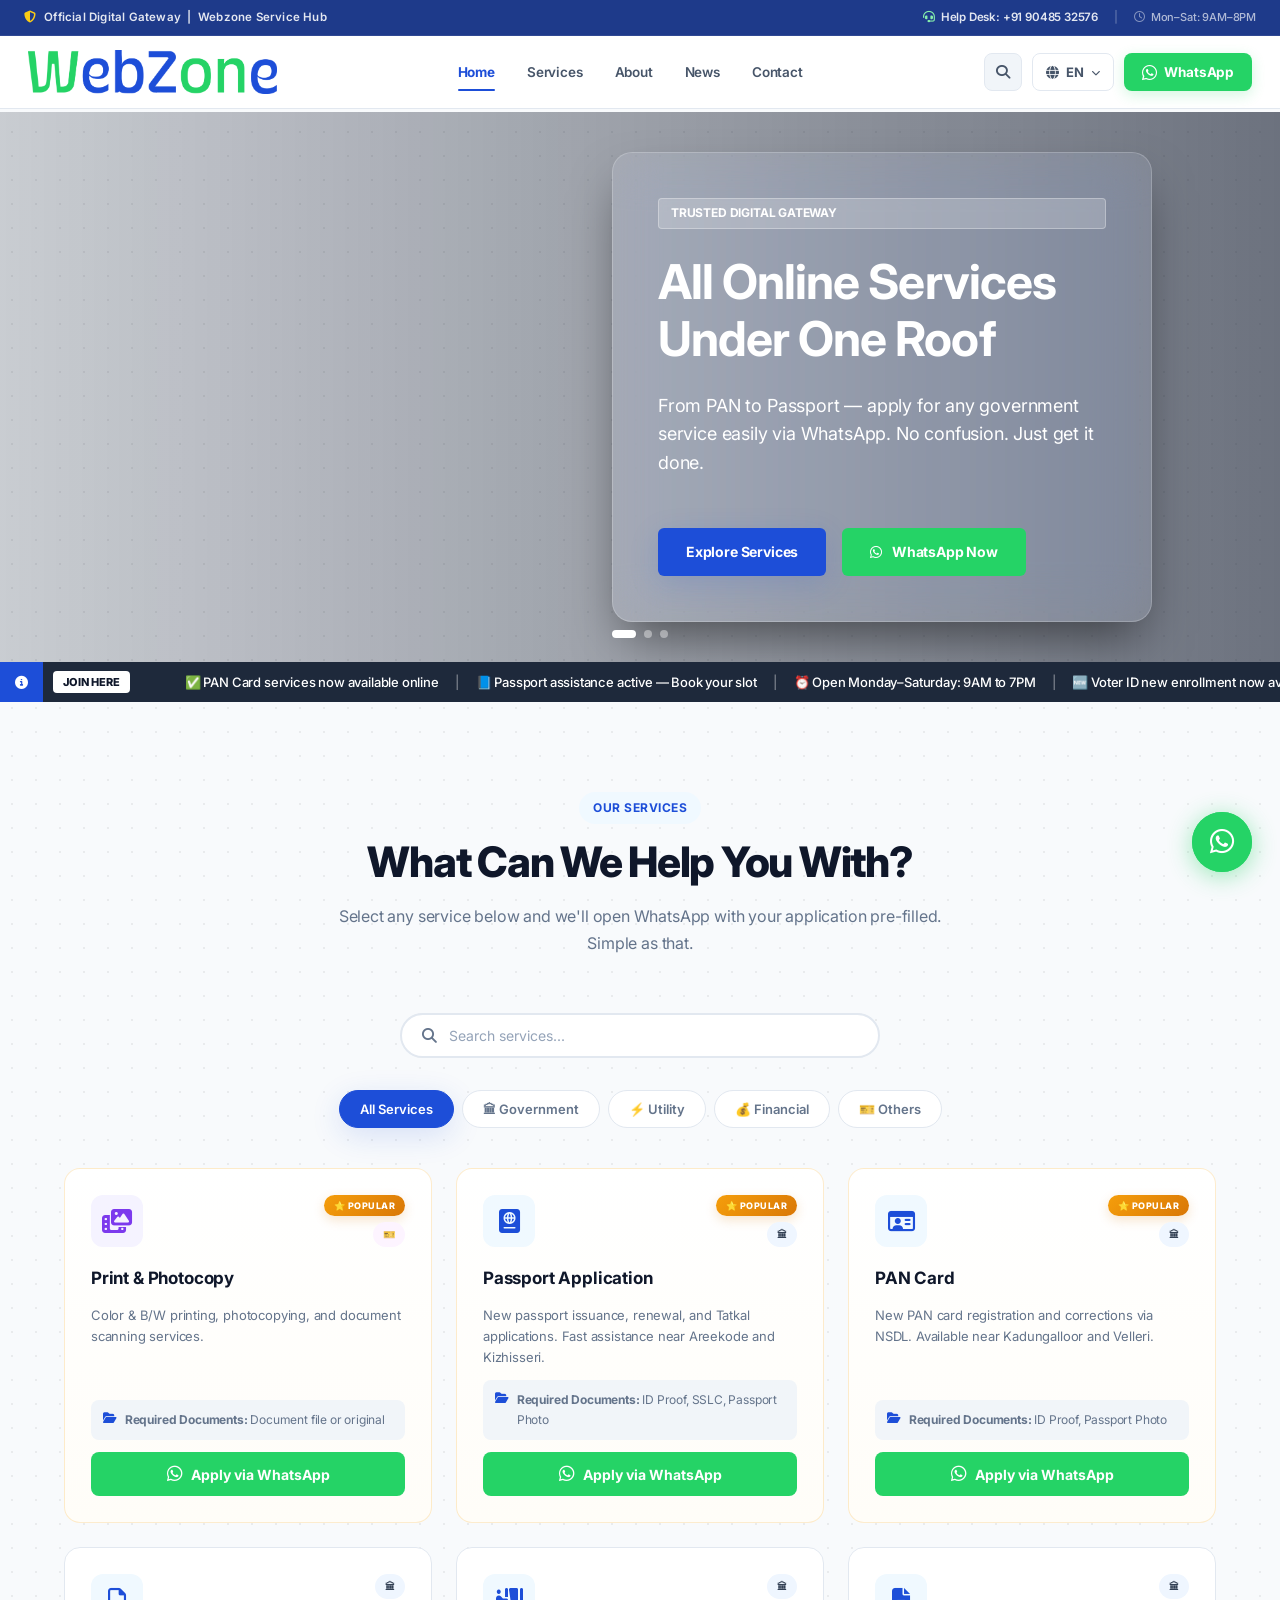
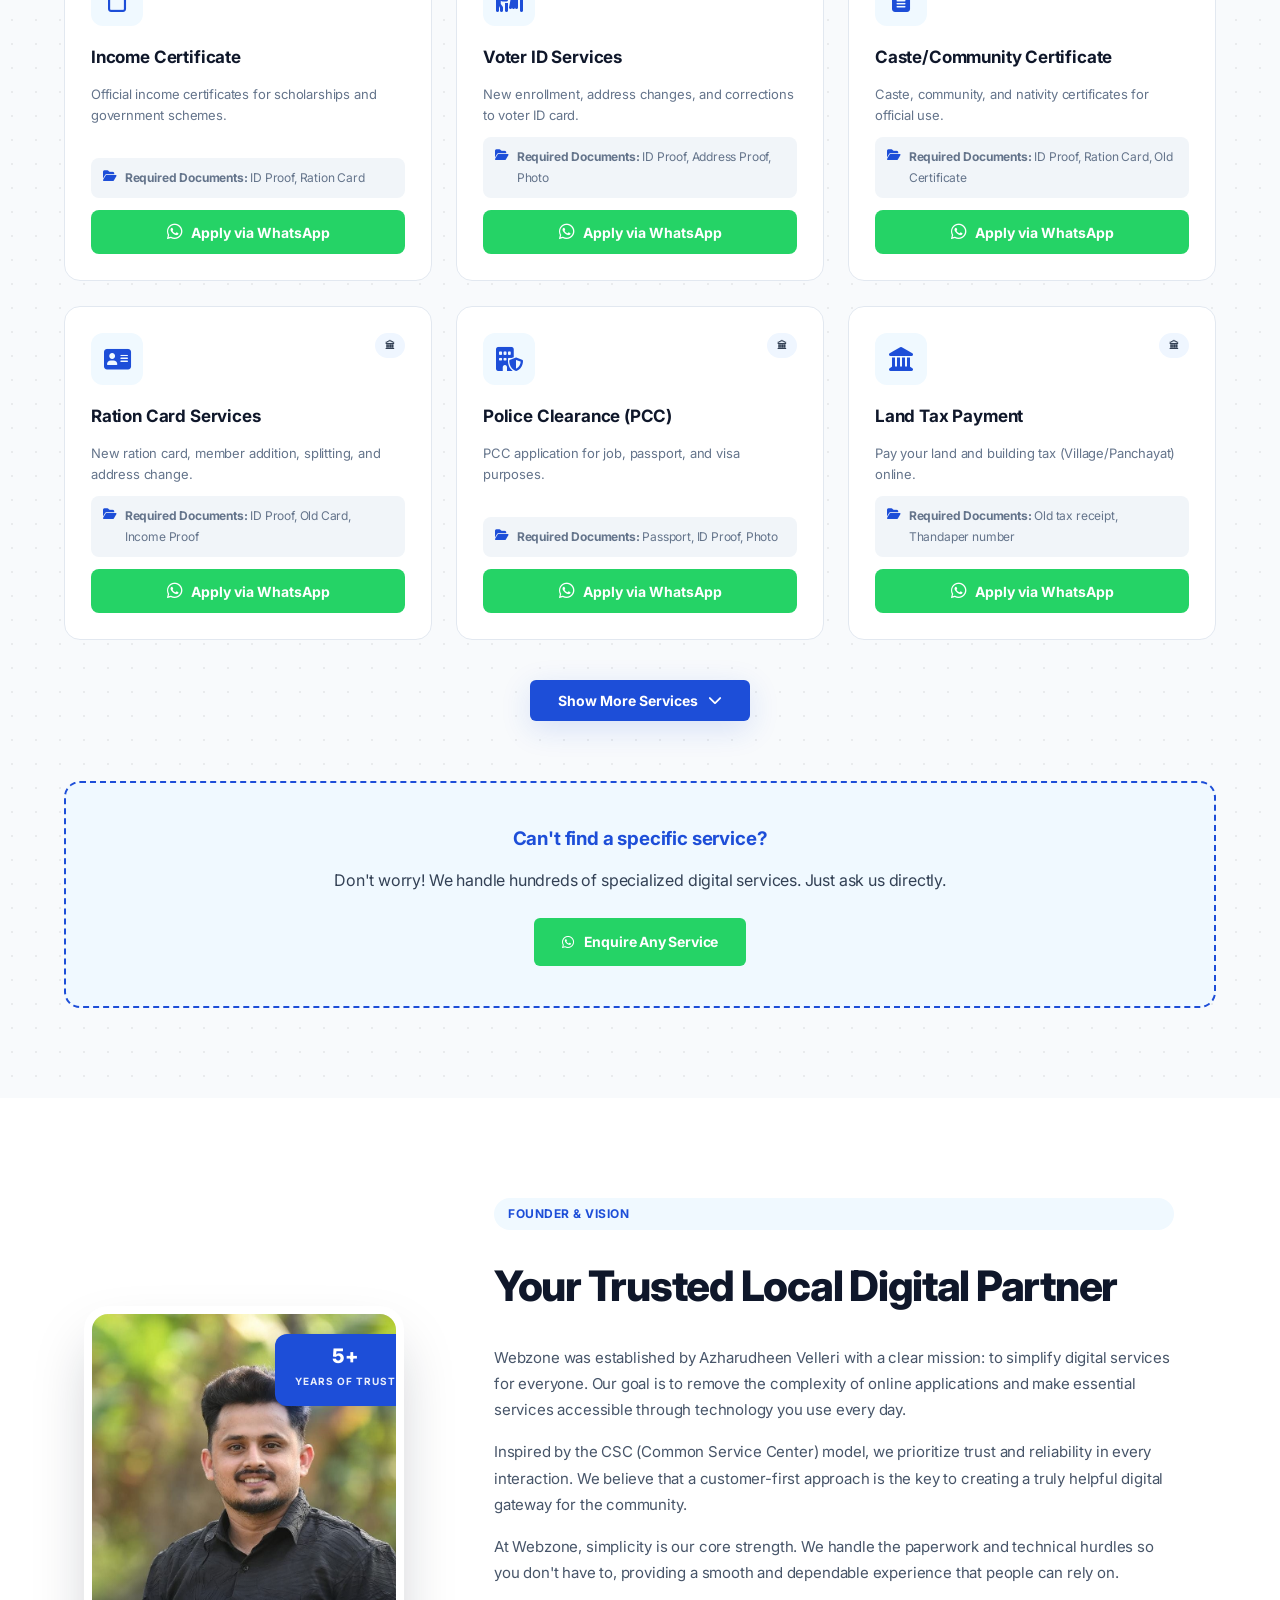
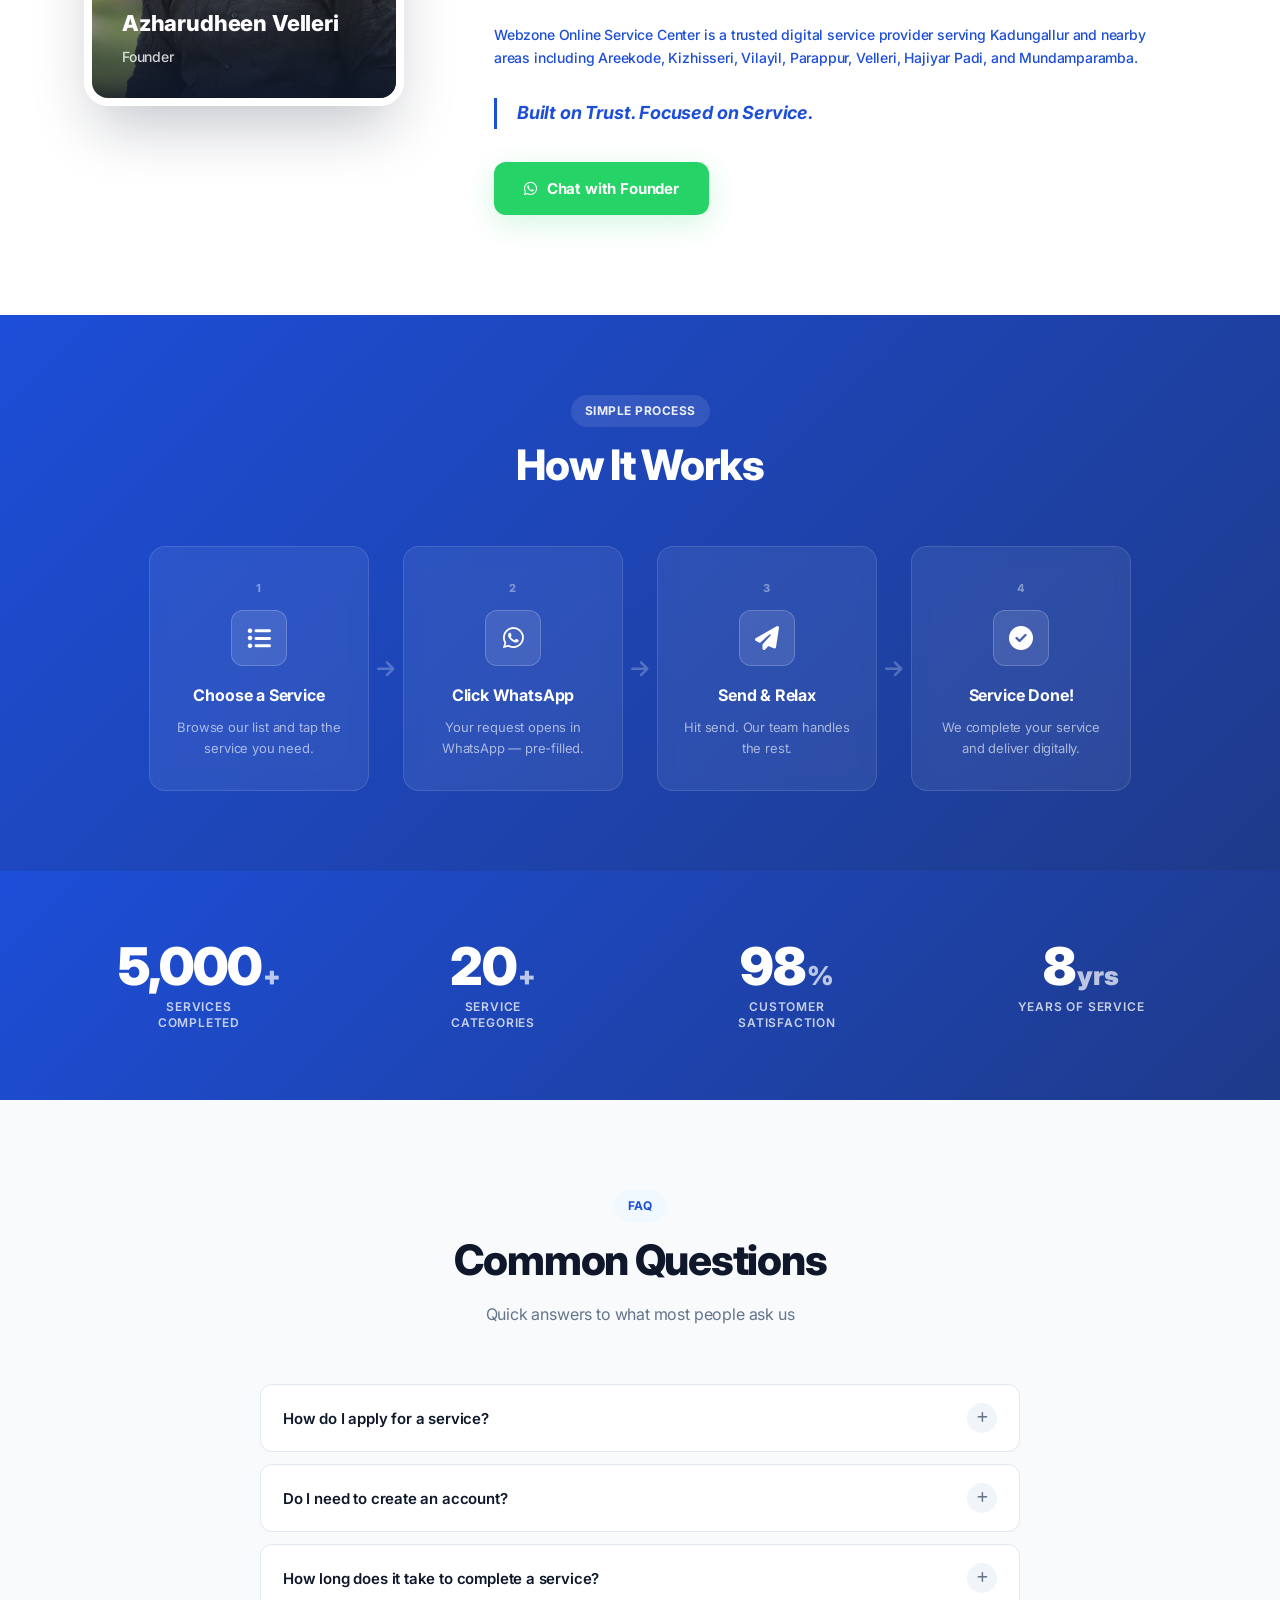
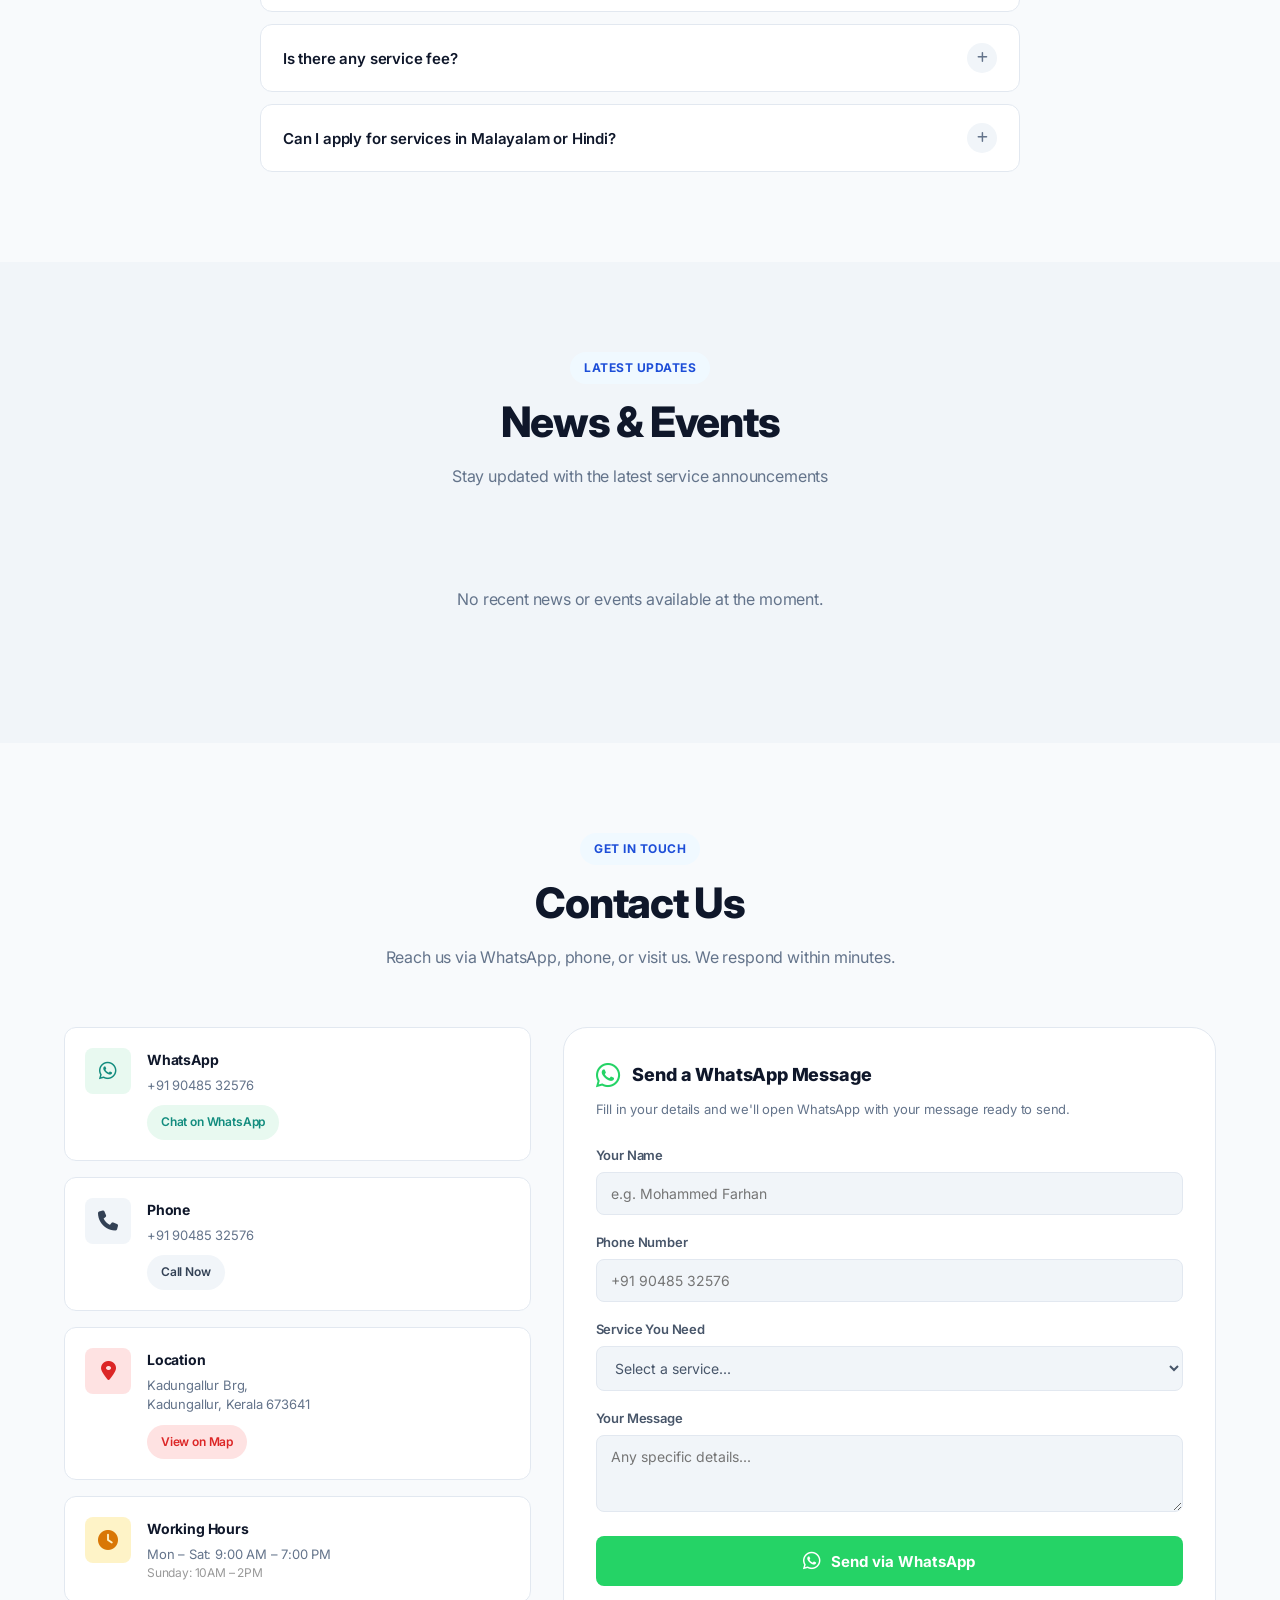
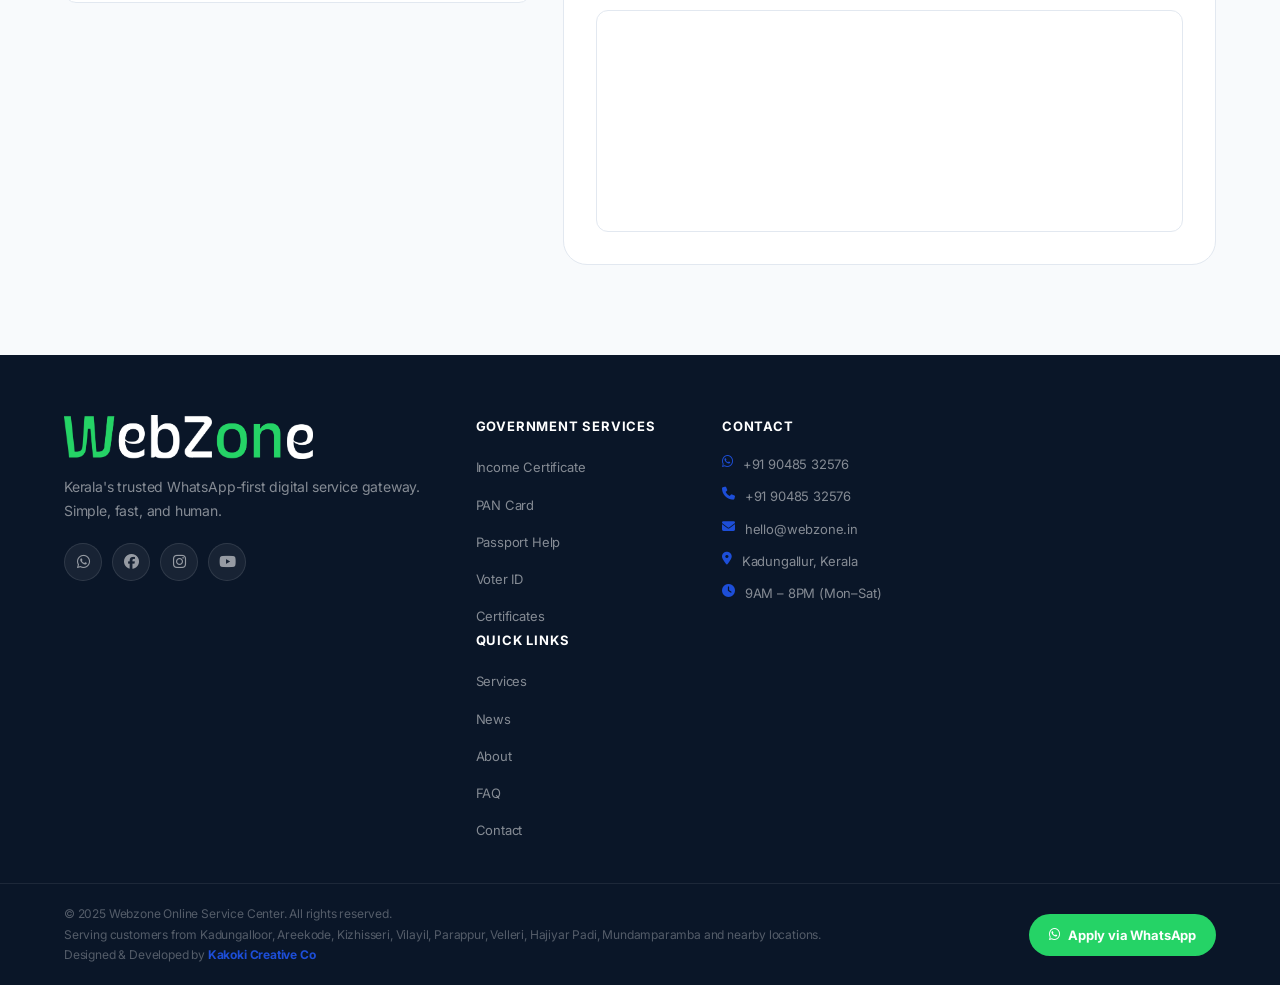
==== index.html @ 0330685e "final2" ====
<!DOCTYPE html>
<html lang="en">

<head>
  <meta charset="UTF-8">
  <meta name="viewport" content="width=device-width, initial-scale=1.0">
  <link rel="icon" type="image/png" href="images/favicon.png">
  <title data-i18n="meta_title">Webzone Online Service Center | Digital Services near Areekode, Kizhisseri &
    Kadungalloor</title>
  <meta name="description"
    content="Webzone Online Service Center provides PAN card, Aadhaar, passport, and certificate services near Kadungalloor, Areekode, Kizhisseri, Vilayil, and nearby areas. Fast, reliable, and trusted digital services.">
  <meta name="keywords"
    content="Webzone, Online Service Center, Areekode, Kadungalloor, Kizhisseri, Vilayil, Parappur, Velleri, Hajiyar Padi, Mundamparamba, PAN card near me, Aadhaar correction, digital services Kerala">

  <!-- Local SEO Structured Data -->
  <script type="application/ld+json">
  {
    "@context": "https://schema.org",
    "@type": "LocalBusiness",
    "name": "Webzone Online Service Center",
    "image": "https://webzone.kakokicreative.in/images/logo.png",
    "@id": "https://webzone.kakokicreative.in",
    "url": "https://webzone.kakokicreative.in",
    "telephone": "+919048532576",
    "address": {
      "@type": "PostalAddress",
      "streetAddress": "Kadungallur Brg",
      "addressLocality": "Kadungallur",
      "addressRegion": "Kerala",
      "postalCode": "673641",
      "addressCountry": "IN"
    },
    "geo": {
      "@type": "GeoCoordinates",
      "latitude": 11.1396, 
      "longitude": 76.0142
    },
    "areaServed": [
      "Kadungallur", "Areekode", "Kizhisseri", "Vilayil", "Parappur", "Velleri", "Hajiyar Padi", "Mundamparamba"
    ],
    "openingHoursSpecification": {
      "@type": "OpeningHoursSpecification",
      "dayOfWeek": [
        "Monday", "Tuesday", "Wednesday", "Thursday", "Friday", "Saturday"
      ],
      "opens": "09:00",
      "closes": "19:00"
    }
  }
  </script>
  <meta property="og:title" content="Webzone Online Service Center">
  <meta property="og:description"
    content="Fast, simple digital services via WhatsApp. No login. No confusion. Just done.">
  <meta property="og:type" content="website">
  <meta property="og:url" content="https://www.webzonekgr.in">
  <link rel="canonical" href="https://www.webzonekgr.in">
  <link rel="stylesheet" href="css/style.css">
  <link rel="stylesheet" href="https://cdnjs.cloudflare.com/ajax/libs/font-awesome/6.4.2/css/all.min.css"
    integrity="sha512-z3gLpd7yknf1YoNbCzqRKc4qyor8gaKU1qmn+CShxbuBusANI9QpRohGBreCFkKxLhei6S9CQXFEbbKuqLg0DA=="
    crossorigin="anonymous" referrerpolicy="no-referrer" />
  <link rel="preconnect" href="https://fonts.googleapis.com">
  <link
    href="https://fonts.googleapis.com/css2?family=Inter:wght@300;400;500;600;700;800;900&family=Noto+Sans+Malayalam:wght@400;500;600;700&family=Noto+Sans+Devanagari:wght@400;500;600;700&display=swap"
    rel="stylesheet">
</head>

<body>

  <!-- Skip to main content (Accessibility / Gov standard) -->
  <a href="#services" class="skip-link">Skip to Main Content</a>

  <!-- ===== NAVBAR ===== -->
  <header class="navbar" id="mainNav" role="banner">



    <!-- Top Utility Bar (Gov Style) -->
    <div class="gov-top-bar">
      <div class="gov-top-bar-inner">
        <div class="gov-tag">
          <i class="fa-solid fa-shield-halved" aria-hidden="true"></i>
          <span>Official Digital Gateway &nbsp;|&nbsp; Webzone Service Hub</span>
        </div>
        <div class="gov-links">
          <a href="tel:+919048532576" class="gov-helpdesk">
            <i class="fa-solid fa-headset" aria-hidden="true"></i>
            <span>Help Desk: +91 90485 32576</span>
          </a>
          <span class="gov-sep">|</span>
          <span class="gov-hours">
            <i class="fa-regular fa-clock" aria-hidden="true"></i>
            Mon–Sat: 9AM–8PM
          </span>
        </div>
      </div>
    </div>

    <!-- Main Nav Bar -->
    <div class="nav-container" role="navigation" aria-label="Main Navigation">

      <!-- Brand -->
      <a href="#home" class="nav-brand" onclick="scrollToTop()" aria-label="Webzone Home">
        <img src="images/webzone_logo.png" alt="Webzone Online Service Center" class="brand-img-logo">
      </a>

      <!-- Desktop Nav Links -->
      <nav class="nav-links" id="navLinks" aria-label="Site Navigation">
        <a href="#home" class="nav-link" data-i18n="nav_home">Home</a>
        <a href="#services" class="nav-link" data-i18n="nav_services">Services</a>
        <a href="#about" class="nav-link" data-i18n="nav_about">About</a>
        <a href="#news" class="nav-link" data-i18n="nav_news">News</a>
        <a href="#contact" class="nav-link" data-i18n="nav_contact">Contact</a>
      </nav>

      <!-- Right Actions -->
      <div class="nav-actions">

        <!-- Desktop Only -->
        <div class="desktop-only-actions">

          <!-- Search -->
          <div class="search-wrap" id="searchWrap">
            <button class="search-toggle" id="searchToggle" aria-label="Search services">
              <i class="fa-solid fa-magnifying-glass" aria-hidden="true"></i>
            </button>
            <div class="search-box" id="searchBox" role="search">
              <input type="text" id="searchInput" data-i18n-ph="search_ph" placeholder="Search services..."
                autocomplete="off" aria-label="Search services">
              <div class="search-results" id="searchResults" role="listbox"></div>
            </div>
          </div>

          <!-- Language Switcher -->
          <div class="lang-switch" id="langSwitch">
            <button class="lang-btn" id="langBtn" aria-haspopup="listbox" aria-expanded="false"
              aria-label="Select language">
              <i class="fa-solid fa-globe" aria-hidden="true"></i>
              <span id="langLabel">EN</span>
              <i class="fa-solid fa-chevron-down nav-chevron" aria-hidden="true"></i>
            </button>
            <div class="lang-menu" id="langMenu" role="listbox">
              <button class="lang-opt active" data-lang="en" role="option">🇬🇧 English</button>
              <button class="lang-opt" data-lang="ml" role="option">🇮🇳 മലയാളം</button>
              <button class="lang-opt" data-lang="hi" role="option">🇮🇳 हिंदी</button>
            </div>
          </div>

          <!-- WhatsApp CTA -->
          <a href="https://wa.me/919048532576" target="_blank" rel="noopener" class="btn-whatsapp-nav"
            aria-label="Contact on WhatsApp">
            <i class="fa-brands fa-whatsapp" aria-hidden="true"></i>
            <span data-i18n="nav_whatsapp">WhatsApp</span>
          </a>
        </div>

        <!-- Mobile Header Actions -->
        <div class="mobile-header-actions">
          <button class="mobile-lang-btn" id="mobileLangBtn" aria-label="Switch language">
            <i class="fa-solid fa-globe" aria-hidden="true"></i>
            <span class="curr-lang-code">EN</span>
          </button>
          <button class="mobile-menu-btn" id="mobileMenuBtn" aria-label="Open menu" aria-expanded="false"
            aria-controls="mobileNav">
            <i class="fa-solid fa-bars" id="menuIcon" aria-hidden="true"></i>
          </button>
        </div>

      </div>
    </div>

    <!-- Mobile Nav Drawer -->
    <div class="mobile-nav" id="mobileNav" role="dialog" aria-modal="true" aria-label="Navigation menu">

      <!-- Drawer Header -->
      <div class="mobile-nav-head">
        <img src="images/webzone_logo.png" alt="Webzone" class="mobile-logo">
        <button class="mobile-close-btn" id="mobileCloseBtn" aria-label="Close menu">
          <i class="fa-solid fa-xmark" aria-hidden="true"></i>
        </button>
      </div>

      <!-- Gov Status Strip inside Drawer -->
      <div class="mobile-gov-strip">
        <i class="fa-solid fa-shield-halved" aria-hidden="true"></i>
        <span>Official Digital Gateway</span>
      </div>

      <!-- Nav Links -->
      <nav class="mobile-nav-links" aria-label="Mobile Navigation">
        <a href="#home" class="mobile-nav-link" data-i18n="nav_home">
          <span class="mnl-icon"><i class="fa-solid fa-house" aria-hidden="true"></i></span>
          <span class="mnl-text">Home</span>
          <i class="fa-solid fa-chevron-right mnl-arrow" aria-hidden="true"></i>
        </a>
        <a href="#services" class="mobile-nav-link" data-i18n="nav_services">
          <span class="mnl-icon"><i class="fa-solid fa-grid-2" aria-hidden="true"></i></span>
          <span class="mnl-text">Services</span>
          <i class="fa-solid fa-chevron-right mnl-arrow" aria-hidden="true"></i>
        </a>
        <a href="#about" class="mobile-nav-link" data-i18n="nav_about">
          <span class="mnl-icon"><i class="fa-solid fa-circle-info" aria-hidden="true"></i></span>
          <span class="mnl-text">About</span>
          <i class="fa-solid fa-chevron-right mnl-arrow" aria-hidden="true"></i>
        </a>
        <a href="#news" class="mobile-nav-link" data-i18n="nav_news">
          <span class="mnl-icon"><i class="fa-solid fa-newspaper" aria-hidden="true"></i></span>
          <span class="mnl-text">News</span>
          <i class="fa-solid fa-chevron-right mnl-arrow" aria-hidden="true"></i>
        </a>
        <a href="#contact" class="mobile-nav-link" data-i18n="nav_contact">
          <span class="mnl-icon"><i class="fa-solid fa-message-dots" aria-hidden="true"></i></span>
          <span class="mnl-text">Contact</span>
          <i class="fa-solid fa-chevron-right mnl-arrow" aria-hidden="true"></i>
        </a>
      </nav>

      <!-- Language Switcher inside Drawer -->
      <div class="mobile-drawer-lang">
        <div class="mdl-label">
          <i class="fa-solid fa-globe" aria-hidden="true"></i>
          <span>Select Language</span>
        </div>
        <div class="mdl-pills">
          <button class="mdl-pill active" data-lang="en">🇬🇧 EN</button>
          <button class="mdl-pill" data-lang="ml">🇮🇳 ML</button>
          <button class="mdl-pill" data-lang="hi">🇮🇳 HI</button>
        </div>
      </div>

      <!-- Drawer Footer -->
      <div class="mobile-nav-footer">
        <p data-i18n="nav_help">Need Help?</p>
        <a href="tel:+919048532576" class="mobile-contact-item">
          <i class="fa-solid fa-phone" aria-hidden="true"></i> +91 90485 32576
        </a>
        <a href="https://wa.me/919048532576" target="_blank" rel="noopener" class="mobile-wa-cta">
          <i class="fa-brands fa-whatsapp" aria-hidden="true"></i>
          <span data-i18n="nav_whatsapp">WhatsApp Us</span>
        </a>
      </div>

    </div>
    <!-- Mobile Nav Backdrop -->
    <div class="mobile-nav-backdrop" id="mobileNavBackdrop" aria-hidden="true"></div>

  </header>


  <!-- ===== ENHANCED HERO SLIDER ===== -->

  <section class="hero-section" id="home">
    <div class="hero-slider-wrap">
      <div class="hero-slider" id="heroSlider">
        <!-- Slide 1 -->
        <div class="hero-slide active" id="slide0"
          style="background-image: url('https://images.pexels.com/photos/3184291/pexels-photo-3184291.jpeg?auto=compress&cs=tinysrgb&w=1920');">
          <div class="hero-slide-inner">
            <div class="hero-badge" data-i18n="hero_badge">Trusted Digital Gateway</div>
            <h1 class="hero-title" data-i18n="hero1_title">All Online Services<br>Under One Roof</h1>
            <p class="hero-desc" data-i18n="hero1_desc">From Aadhaar to Passport — apply for any government service
              easily via WhatsApp. No confusion. Just get it done.</p>
            <div class="hero-btns">
              <a href="#services" class="btn-hero-primary" data-i18n="hero_btn_explore">
                <i class="fa-solid fa-grid-2"></i> Explore Services
              </a>
              <a href="https://wa.me/919048532576?text=Hello%2C%20I%20need%20a%20service" target="_blank"
                class="btn-hero-wa">
                <i class="fa-brands fa-whatsapp"></i> <span data-i18n="hero_btn_wa">WhatsApp Now</span>
              </a>
            </div>
          </div>
        </div>

        <!-- Slide 2 -->
        <div class="hero-slide" id="slide1"
          style="background-image: url('https://images.pexels.com/photos/3184325/pexels-photo-3184325.jpeg?auto=compress&cs=tinysrgb&w=1920');">
          <div class="hero-slide-inner">
            <div class="hero-badge">📱 WhatsApp First</div>
            <h1 class="hero-title" data-i18n="hero2_title">Fast & Reliable<br>Digital Services</h1>
            <p class="hero-desc" data-i18n="hero2_desc">Click a service button. WhatsApp opens with your message
              pre-filled. Send and we handle the rest.</p>
            <div class="hero-btns">
              <a href="#services" class="btn-hero-primary" data-i18n="hero_btn_explore">
                <i class="fa-solid fa-grid-2"></i> Explore Services
              </a>
            </div>
          </div>
        </div>

        <!-- Slide 3 -->
        <div class="hero-slide" id="slide2"
          style="background-image: url('https://images.pexels.com/photos/3182750/pexels-photo-3182750.jpeg?auto=compress&cs=tinysrgb&w=1920');">
          <div class="hero-slide-inner">
            <div class="hero-badge">🌟 CSC • KSMART • KERALA</div>
            <h1 class="hero-title" data-i18n="hero3_title">Apply Easily<br>via WhatsApp</h1>
            <p class="hero-desc" data-i18n="hero3_desc">Simple. Fast. Human. We are your local digital partner — serving
              your community with care and speed.</p>
            <div class="hero-btns">
              <a href="https://wa.me/919048532576?text=Hello%2C%20I%20want%20to%20apply%20for%20a%20service"
                target="_blank" class="btn-hero-wa">
                <i class="fa-brands fa-whatsapp"></i> <span data-i18n="hero_btn_wa">WhatsApp Now</span>
              </a>
            </div>
          </div>
        </div>
      </div>

      <!-- Slider Controls -->
      <button class="hero-arrow prev" id="heroPrev" aria-label="Previous">
        <i class="fa-solid fa-chevron-left"></i>
      </button>
      <button class="hero-arrow next" id="heroNext" aria-label="Next">
        <i class="fa-solid fa-chevron-right"></i>
      </button>
      <div class="hero-dots" id="heroDots">
        <button class="hero-dot active" data-slide="0"></button>
        <button class="hero-dot" data-slide="1"></button>
        <button class="hero-dot" data-slide="2"></button>
      </div>
    </div>
  </section>




  <!-- ===== MARQUEE ANNOUNCEMENT BAR ===== -->
  <div class="marquee-bar ksmart-marquee" id="marqueeBar">
    <div class="marquee-label">
      <i class="fa-solid fa-circle-info"></i>
    </div>
    <button class="btn-marquee-join">Join here</button>
    <div class="marquee-track-wrap">
      <div class="marquee-track" id="marqueeTrack">
        <div class="marquee-inner" id="marqueeInner">
          <span data-i18n="ann1">✅ Online classes for residents available every working day 4.00 to 6.00 PM</span>
          <span class="marquee-sep">|</span>
          <span data-i18n="ann2">📘 Citizen portal applications are active</span>
          <span class="marquee-sep">|</span>
          <span data-i18n="ann3">⏰ Open Monday–Saturday: 9AM to 7PM</span>
          <span class="marquee-sep">|</span>
          <span data-i18n="ann4">🆕 Voter ID new enrollment now available</span>
          <span class="marquee-sep">|</span>
        </div>
        <!-- Loop track -->
        <div class="marquee-inner" aria-hidden="true">
          <span data-i18n="ann1">✅ Online classes for residents available every working day 4.00 to 6.00 PM</span>
          <span class="marquee-sep">|</span>
          <span data-i18n="ann2">📘 Citizen portal applications are active</span>
          <span class="marquee-sep">|</span>
          <span data-i18n="ann3">⏰ Open Monday–Saturday: 9AM to 7PM</span>
          <span class="marquee-sep">|</span>
          <span data-i18n="ann4">🆕 Voter ID new enrollment now available</span>
          <span class="marquee-sep">|</span>
        </div>
      </div>
    </div>
  </div>

  <!-- ===== SERVICES SECTION ===== -->
  <section class="section" id="services">
    <div class="container">
      <!-- Section Header -->
      <div class="section-header">
        <div class="section-badge" data-i18n="srv_badge">Our Services</div>
        <h2 class="section-title" data-i18n="srv_title">What Can We Help You With?</h2>
        <p class="section-desc" data-i18n="srv_desc">Select any service below and we'll open WhatsApp with your
          application pre-filled. Simple as that.</p>
      </div>

      <!-- Search Bar -->
      <div class="services-search-bar">
        <i class="fa-solid fa-magnifying-glass"></i>
        <input type="text" id="srvSearchInput" data-i18n-ph="search_ph" placeholder="Search services...">
      </div>

      <!-- Category Tabs -->
      <div class="srv-tabs" id="srvTabs">
        <button class="srv-tab active" data-cat="all" data-i18n="cat_all">All Services</button>
        <button class="srv-tab" data-cat="gov" data-i18n="cat_gov">🏛 Government</button>
        <button class="srv-tab" data-cat="utility" data-i18n="cat_utility">⚡ Utility</button>
        <button class="srv-tab" data-cat="financial" data-i18n="cat_fin">💰 Financial</button>
        <button class="srv-tab" data-cat="other" data-i18n="cat_other">🎫 Others</button>
      </div>

      <div class="services-grid reveal-stagger" id="servicesGrid">
        <!-- Dynamically rendered by JS -->
      </div>

      <div class="show-more-wrap" id="showMoreWrap" style="display: none; text-align: center; margin-top: 40px;">
        <button class="btn-hero-primary" id="showMoreBtn">
          <span data-i18n="show_more">Show More Services</span> <i class="fa-solid fa-chevron-down"></i>
        </button>
      </div>

      <!-- Custom Inquiry -->
      <div class="custom-inquiry-box"
        style="margin-top: 60px; text-align: center; padding: 40px; background: var(--primary-light); border-radius: var(--radius-lg); border: 2px dashed var(--primary);">
        <h3 style="color: var(--primary); margin-bottom: 12px;" data-i18n="custom_svc_title">Can't find a specific
          service?</h3>
        <p style="color: var(--secondary); margin-bottom: 24px;" data-i18n="custom_svc_desc">Don't worry! We handle
          hundreds of specialized digital services. Just ask us directly.</p>
        <a href="https://wa.me/919048532576?text=Hello%20Webzone%2C%20I%20need%20a%20specific%20service%20not%20listed%20here..."
          target="_blank" class="btn-hero-wa" style="display: inline-flex;">
          <i class="fa-brands fa-whatsapp"></i> <span data-i18n="custom_svc_btn">Enquire Any Service</span>
        </a>
      </div>
    </div>
  </section>

  <!-- ===== ABOUT / FOUNDER ===== -->
  <section class="section about-section" id="about">
    <div class="container">
      <div class="about-grid">
        <!-- Left: Photo Card -->
        <div class="about-img-col">
          <div class="founder-photo-card">
            <div class="founder-exp-badge">
              <span class="num">5+</span>
              <span class="txt">Years of Trust</span>
            </div>
            <img src="images/azhar.jpg" alt="Azharudheen Velleri" class="founder-img">
            <div class="founder-img-details">
              <h3 class="founder-name" data-i18n="founder_name">Azharudheen Velleri</h3>
              <p class="founder-role" data-i18n="founder_role">Founder</p>
            </div>
          </div>
        </div>

        <!-- Right: Content -->
        <div class="about-text-col">
          <div class="section-badge" data-i18n="about_badge">Founder & Vision</div>
          <h2 class="section-title left" data-i18n="about_title">Trusted Digital Service Hub</h2>

          <div class="about-content">
            <p class="about-p" data-i18n="about_p1">Webzone was established by Azharudheen Velleri with a clear mission:
              to simplify digital services for everyone. Our goal is to remove the complexity of online applications and
              make essential services accessible through technology you use every day.</p>
            <p class="about-p" data-i18n="about_p2">Inspired by the CSC (Common Service Center) model, we prioritize
              trust and reliability in every interaction. We believe that a customer-first approach is the key to
              creating a truly helpful digital gateway for the community.</p>
            <p class="about-p" data-i18n="about_p3">At Webzone, simplicity is our core strength. We handle the paperwork
              and technical hurdles so you don't have to, providing a smooth and dependable experience that people can
              rely on.</p>
            <p class="about-seo" data-i18n="about_seo"
              style="margin-top: 20px; font-weight: 500; font-size: 14px; color: var(--primary);"></p>
          </div>

          <div class="about-tagline" data-i18n="about_tagline">Built on Trust. Focused on Service.</div>

          <div class="about-cta">
            <a href="https://wa.me/919048532576?text=Hello%20Azharudheen%2C%20I%20need%20your%20help%20with%20a%20service"
              target="_blank" class="btn-about-wa">
              <i class="fa-brands fa-whatsapp"></i> <span data-i18n="founder_chat">Chat with Founder</span>
            </a>
          </div>
        </div>
      </div>
    </div>
  </section>

  <!-- ===== HOW IT WORKS ===== -->
  <section class="how-section">
    <div class="container">
      <div class="section-header">
        <div class="section-badge" data-i18n="hiw_badge">Simple Process</div>
        <h2 class="section-title" data-i18n="hiw_title">How It Works</h2>
      </div>
      <div class="steps-grid reveal-stagger">
        <div class="step-card">
          <div class="step-num">1</div>
          <div class="step-icon"><i class="fa-solid fa-list-ul"></i></div>
          <h3 data-i18n="step1_title">Choose a Service</h3>
          <p data-i18n="step1_desc">Browse our list and tap on the service you need.</p>
        </div>
        <div class="step-divider"><i class="fa-solid fa-arrow-right"></i></div>
        <div class="step-card">
          <div class="step-num">2</div>
          <div class="step-icon"><i class="fa-brands fa-whatsapp"></i></div>
          <h3 data-i18n="step2_title">Click WhatsApp</h3>
          <p data-i18n="step2_desc">Your service request opens in WhatsApp — pre-filled for you.</p>
        </div>
        <div class="step-divider"><i class="fa-solid fa-arrow-right"></i></div>
        <div class="step-card">
          <div class="step-num">3</div>
          <div class="step-icon"><i class="fa-solid fa-paper-plane"></i></div>
          <h3 data-i18n="step3_title">Send & Relax</h3>
          <p data-i18n="step3_desc">Hit send. Our team takes it from there and keeps you updated.</p>
        </div>
        <div class="step-divider"><i class="fa-solid fa-arrow-right"></i></div>
        <div class="step-card">
          <div class="step-num">4</div>
          <div class="step-icon"><i class="fa-solid fa-circle-check"></i></div>
          <h3 data-i18n="step4_title">Service Done!</h3>
          <p data-i18n="step4_desc">We complete your service and deliver the result digitally.</p>
        </div>
      </div>
    </div>
  </section>

  <!-- ===== STATS SECTION ===== -->
  <section class="stats-section">
    <div class="container">
      <div class="stats-grid reveal-stagger">
        <div class="stat-item">
          <div class="stat-num-row">
            <div class="stat-num" data-count="5000">0</div>
            <div class="stat-plus">+</div>
          </div>
          <div class="stat-label" data-i18n="stat1">Services Completed</div>
        </div>
        <div class="stat-item">
          <div class="stat-num-row">
            <div class="stat-num" data-count="20">0</div>
            <div class="stat-plus">+</div>
          </div>
          <div class="stat-label" data-i18n="stat2">Service Categories</div>
        </div>
        <div class="stat-item">
          <div class="stat-num-row">
            <div class="stat-num" data-count="98">0</div>
            <div class="stat-plus">%</div>
          </div>
          <div class="stat-label" data-i18n="stat3">Customer Satisfaction</div>
        </div>
        <div class="stat-item">
          <div class="stat-num-row">
            <div class="stat-num" data-count="8">0</div>
            <div class="stat-plus">yrs</div>
          </div>
          <div class="stat-label" data-i18n="stat4">Years of Service</div>
        </div>
      </div>
    </div>
  </section>

  <!-- ===== FAQ SECTION ===== -->
  <section class="section faq-section" id="faq">
    <div class="container">
      <div class="section-header">
        <div class="section-badge" data-i18n="faq_badge">FAQ</div>
        <h2 class="section-title" data-i18n="faq_title">Common Questions</h2>
        <p class="section-desc" data-i18n="faq_desc">Quick answers to what most people ask us</p>
      </div>
      <div class="faq-list reveal-stagger" id="faqList">
        <!-- Rendered by JS -->
      </div>
    </div>
  </section>

  <!-- ===== NEWS & EVENTS ===== -->
  <section class="section news-section" id="news">
    <div class="container">
      <div class="section-header">
        <div class="section-badge" data-i18n="news_badge">Latest Updates</div>
        <h2 class="section-title" data-i18n="news_title">News & Events</h2>
        <p class="section-desc" data-i18n="news_desc">Stay updated with the latest service announcements and events</p>
        <div class="scroll-hint"><i class="fa-solid fa-arrows-left-right"></i> Swipe to view more</div>
      </div>
      <div class="news-grid reveal-stagger" id="newsGrid" data-reveal="fade-up">
        <div class="news-loading">
          <div class="spinner"></div>
          <p data-i18n="news_loading">Fetching latest news...</p>
        </div>
      </div>
    </div>
  </section>

  <!-- ===== CONTACT SECTION ===== -->
  <section class="section contact-section" id="contact">
    <div class="container">
      <div class="section-header">
        <div class="section-badge" data-i18n="con_badge">Get In Touch</div>
        <h2 class="section-title" data-i18n="con_title">Contact Us</h2>
        <p class="section-desc" data-i18n="con_desc">Reach us via WhatsApp, phone, or email. We respond within minutes.
        </p>
      </div>
      <div class="contact-grid">
        <!-- Contact Info Cards -->
        <div class="contact-info-col">
          <div class="contact-card">
            <div class="contact-icon wa-icon">
              <i class="fa-brands fa-whatsapp"></i>
            </div>
            <div class="contact-card-text">
              <h4 data-i18n="con_wa">WhatsApp</h4>
              <p>+91 90485 32576</p>
              <a href="https://wa.me/919048532576?text=Hello%20Webzone%2C%20I%20need%20help" target="_blank"
                class="contact-action-btn wa-btn" data-i18n="con_wa_btn">Chat on WhatsApp</a>
            </div>
          </div>
          <div class="contact-card">
            <div class="contact-icon phone-icon">
              <i class="fa-solid fa-phone"></i>
            </div>
            <div class="contact-card-text">
              <h4 data-i18n="con_phone">Phone</h4>
              <p>+91 90485 32576</p>
              <a href="tel:+919048532576" class="contact-action-btn phone-btn" data-i18n="con_call">Call Now</a>
            </div>
          </div>
          <div class="contact-card">
            <div class="contact-icon loc-icon">
              <i class="fa-solid fa-location-dot"></i>
            </div>
            <div class="contact-card-text">
              <h4 data-i18n="con_loc">Location</h4>
              <p data-i18n="con_addr">Kadungallur Brg,<br>Kadungallur, Kerala 673641</p>
              <a href="https://maps.google.com/?q=WebZone+Online+Service+Centre,+Kadungallur,+Kerala" target="_blank"
                class="contact-action-btn loc-btn" data-i18n="con_map">View on Map</a>
            </div>
          </div>
          <div class="contact-card">
            <div class="contact-icon time-icon">
              <i class="fa-solid fa-clock"></i>
            </div>
            <div class="contact-card-text">
              <h4 data-i18n="con_hours">Working Hours</h4>
              <p data-i18n="con_hours_val">Mon – Sat: 9:00 AM – 8:00 PM</p>
              <p data-i18n="con_hours_sun" style="font-size:12px; color:#999;">Sunday: Closed</p>
            </div>
          </div>
        </div>

        <!-- Quick WhatsApp Form -->
        <div class="contact-form-col">
          <div class="wa-form-card">
            <div class="wa-form-header">
              <i class="fa-brands fa-whatsapp"></i>
              <h3 data-i18n="form_title">Send a WhatsApp Message</h3>
            </div>
            <p class="wa-form-desc" data-i18n="form_desc">Fill in your details and we'll open WhatsApp with your message
              ready to send.</p>
            <form id="contactWaForm">
              <div class="form-group">
                <label data-i18n="form_name">Your Name</label>
                <input type="text" id="cf_name" placeholder="e.g. Mohammed Farhan" required>
              </div>
              <div class="form-group">
                <label data-i18n="form_phone">Phone Number</label>
                <input type="tel" id="cf_phone" placeholder="+91 90485 32576" required>
              </div>
              <div class="form-group">
                <label data-i18n="form_service">Service You Need</label>
                <select id="cf_service">
                  <option value="" data-i18n="form_srv_ph">Select a service...</option>
                </select>
              </div>
              <div class="form-group">
                <label data-i18n="form_msg">Your Message</label>
                <textarea id="cf_msg" rows="3" data-i18n-ph="form_msg_ph"
                  placeholder="Any specific details..."></textarea>
              </div>
              <button type="submit" class="wa-submit-btn">
                <i class="fa-brands fa-whatsapp"></i>
                <span data-i18n="form_submit">Send via WhatsApp</span>
              </button>
            </form>
            <!-- Map Embed -->
            <div class="map-embed">
              <iframe
                src="https://maps.google.com/maps?q=WebZone+Online+Service+Centre,+Kadungallur,+Kerala&t=&z=15&ie=UTF8&iwloc=&output=embed"
                allowfullscreen="" loading="lazy"></iframe>
            </div>
          </div>
        </div>
      </div>
    </div>
  </section>

  <!-- ===== FOOTER ===== -->
  <footer class="footer" id="footer">
    <div class="footer-top">
      <div class="container footer-top-inner">
        <!-- Brand -->
        <div class="footer-brand-col">
          <div class="footer-brand">
            <img src="images/webzone_logo_light.png" alt="Webzone Logo" class="brand-img-logo">
          </div>
          <p class="footer-tagline" data-i18n="footer_tagline">Kerala's trusted WhatsApp-first digital service gateway.
            Simple, fast, and human.</p>
          <div class="footer-social">
            <a href="https://wa.me/919048532576" target="_blank" aria-label="WhatsApp"><i
                class="fa-brands fa-whatsapp"></i></a>
            <a href="#" aria-label="Facebook"><i class="fa-brands fa-facebook"></i></a>
            <a href="#" aria-label="Instagram"><i class="fa-brands fa-instagram"></i></a>
            <a href="#" aria-label="YouTube"><i class="fa-brands fa-youtube"></i></a>
          </div>
        </div>

        <!-- Gov Services + Quick Links: side by side on mobile -->
        <div class="footer-links-row">

          <!-- Gov Services -->
          <div class="footer-col">
            <h4 data-i18n="footer_gov">Government Services</h4>
            <ul>
              <li><a href="#services" onclick="filterServiceAndScroll('gov')">Income Certificate</a></li>
              <li><a href="#services" onclick="filterServiceAndScroll('gov')">PAN Card</a></li>
              <li><a href="#services" onclick="filterServiceAndScroll('gov')">Passport Help</a></li>
              <li><a href="#services" onclick="filterServiceAndScroll('gov')">Voter ID</a></li>
              <li><a href="#services" onclick="filterServiceAndScroll('gov')">Certificates</a></li>
            </ul>
          </div>

          <!-- Quick Links -->
          <div class="footer-col">
            <h4 data-i18n="footer_quick">Quick Links</h4>
            <ul>
              <li><a href="#services" data-i18n="nav_services">Services</a></li>
              <li><a href="#news" data-i18n="nav_news">News</a></li>
              <li><a href="#about" data-i18n="nav_about">About</a></li>
              <li><a href="#faq" data-i18n="nav_faq">FAQ</a></li>
              <li><a href="#contact" data-i18n="nav_contact">Contact</a></li>
            </ul>
          </div>

        </div><!-- /.footer-links-row -->

        <!-- Contact -->
        <div class="footer-col footer-contact-col">
          <h4 data-i18n="footer_contact">Contact</h4>
          <ul class="footer-contact-list">
            <li><i class="fa-brands fa-whatsapp"></i> +91 90485 32576</li>
            <li><i class="fa-solid fa-phone"></i> +91 90485 32576</li>
            <li><i class="fa-solid fa-envelope"></i> hello@webzone.in</li>
            <li><i class="fa-solid fa-location-dot"></i> Kadungallur, Kerala</li>
            <li><i class="fa-solid fa-clock"></i> 9AM – 8PM (Mon–Sat)</li>
          </ul>
        </div>
      </div>
    </div>
    <div class="footer-bottom">
      <div class="container footer-bottom-inner">
        <p data-i18n="footer_copy">© 2025 Webzone Online Service Center. All rights reserved.</p>
        <div class="footer-wa-btn-wrap">
          <a href="https://wa.me/919048532576?text=Hello%20Webzone%2C%20I%20need%20a%20service" target="_blank"
            class="footer-wa-btn">
            <i class="fa-brands fa-whatsapp"></i> <span data-i18n="footer_wa_cta">Apply via WhatsApp</span>
          </a>
        </div>
      </div>
    </div>
  </footer>

  <!-- ===== FLOATING WHATSAPP BUTTON ===== -->
  <a href="https://wa.me/919048532576?text=Hello%20Webzone%2C%20I%20need%20help" target="_blank" class="float-wa"
    id="floatWa" aria-label="WhatsApp">
    <i class="fa-brands fa-whatsapp"></i>
    <span class="float-wa-tooltip" data-i18n="float_tooltip">Chat with us!</span>
  </a>



  <!-- ===== WHATSAPP MODAL ===== -->
  <div class="wa-modal-overlay" id="waModal">
    <div class="wa-modal">
      <div class="wa-modal-head">
        <div class="wa-modal-icon"><i class="fa-brands fa-whatsapp"></i></div>
        <div>
          <h3 id="waModalTitle" data-i18n="wa_modal_title">Apply via WhatsApp</h3>
          <p id="waModalService" class="wa-modal-service"></p>
        </div>
        <button class="wa-modal-close" id="waModalClose"><i class="fa-solid fa-xmark"></i></button>
      </div>
      <div class="wa-modal-body">
        <p data-i18n="wa_modal_desc">WhatsApp will open with your service request pre-filled. Just add your name and
          send!</p>
        <div class="wa-preview" id="waPreview">
          <!-- Preview generated by JS -->
        </div>
        <a href="#" class="wa-modal-btn" id="waModalBtn" target="_blank">
          <i class="fa-brands fa-whatsapp"></i>
          <span data-i18n="wa_open">Open WhatsApp & Apply</span>
        </a>
      </div>
    </div>
  </div>

  <!-- ===== NEWS DETAIL MODAL ===== -->
  <div class="wa-modal-overlay" id="newsDetailModal">
    <div class="wa-modal" style="max-height: 90vh; overflow-y: auto;">
      <div class="wa-modal-head">
        <div class="wa-modal-icon"><i class="fa-solid fa-newspaper"></i></div>
        <div>
          <h3 id="newsModalTitle">News & Events</h3>
          <p id="newsModalDate" class="wa-modal-service"></p>
        </div>
        <button class="wa-modal-close" id="newsModalClose"><i class="fa-solid fa-xmark"></i></button>
      </div>
      <div class="wa-modal-body" style="padding-top: 10px;">
        <div id="newsModalImgContainer" style="width: 100%; height: 200px; border-radius: 8px; overflow: hidden; margin-bottom: 16px; display: none; position: relative; cursor: pointer;" onclick="openLightbox(document.getElementById('newsModalImg').src)">
          <img id="newsModalImg" src="" style="width: 100%; height: 100%; object-fit: cover; transition: transform 0.3s ease;">
          <div style="position: absolute; bottom: 10px; right: 10px; background: rgba(0,0,0,0.6); color: white; padding: 6px 12px; border-radius: 6px; font-size: 13px; font-weight: 600; pointer-events: none;">
            <i class="fa-solid fa-expand" style="margin-right: 5px;"></i> Full View
          </div>
        </div>
        <div id="newsModalContent" style="font-size: 15px; line-height: 1.6; color: #334155; margin-bottom: 20px;">
          <!-- Content injected here -->
        </div>
        <a href="#" class="wa-modal-btn" id="newsModalLink" target="_blank" style="display: none;">
          <i class="fa-solid fa-arrow-up-right-from-square"></i>
          <span>View More</span>
        </a>
      </div>
    </div>
  </div>

  <!-- ===== IMAGE LIGHTBOX ===== -->
  <div class="wa-modal-overlay" id="imageLightbox" style="z-index: 2000; background: rgba(0,0,0,0.9); padding: 20px;">
    <button onclick="closeLightbox()" style="position: absolute; top: 20px; right: 20px; background: white; color: black; border: none; width: 40px; height: 40px; border-radius: 50%; font-size: 20px; cursor: pointer; z-index: 2001; display:flex; align-items:center; justify-content:center;">
      <i class="fa-solid fa-xmark"></i>
    </button>
    <div style="width: 100%; height: 100%; display: flex; align-items: center; justify-content: center;" onclick="closeLightbox()">
      <img id="lightboxImg" src="" style="max-width: 100%; max-height: 90vh; object-fit: contain; border-radius: 8px; box-shadow: 0 10px 40px rgba(0,0,0,0.3);">
    </div>
  </div>

  <script src="js/translations.js"></script>
  <script src="js/data.js"></script>
  <script type="module" src="js/db.js"></script>
  <script src="js/app.js"></script>

</body>

</html>
---- css/style.css ----
@import url('https://fonts.googleapis.com/css2?family=Inter:wght@300;400;500;600;700;800;900&family=Noto+Sans+Malayalam:wght@400;500;600;700&family=Noto+Sans+Devanagari:wght@400;500;600;700&display=swap');

/* ============================================================
   WEBZONE DESIGN SYSTEM
   Primary: #2563EB (Standard Blue)
   Secondary: #1E293B (Dark Slate)
   ============================================================ */

:root {
  --primary: #1D4ED8; /* Professional Blue */
  --primary-dark: #1E3A8A;
  --primary-light: #F0F9FF;
  --secondary: #334155; /* Slate */
  --secondary-dark: #0F172A;
  --secondary-light: #F1F5F9;
  --wa-green: #25D366;
  --wa-dark: #128C7E;
  --text-main: #0F172A;
  --text-body: #475569;
  --text-muted: #64748B;
  --text-light: #94A3B8;
  --bg-page: #F8FAFC;
  --bg-surface: #FFFFFF;
  --bg-soft: #F1F5F9;
  --border: #E2E8F0;
  --border-dark: #CBD5E1;
  --success: #059669;
  --radius-sm: 8px;
  --radius: 12px;
  --radius-lg: 16px;
  --radius-xl: 24px;
  --shadow-sm: 0 1px 2px rgba(0,0,0,0.05);
  --shadow: 0 4px 12px rgba(15,23,42,0.08);
  --shadow-lg: 0 20px 48px rgba(15,23,42,0.12);
  --shadow-blue: 0 8px 30px rgba(29,78,216,0.15);
  --shadow-wa: 0 8px 30px rgba(37,211,102,0.2);
  --transition: all 0.3s cubic-bezier(0.4,0,0.2,1);
  --navbar-h: 80px;
}

/* ---- RESET ---- */
*, *::before, *::after { margin: 0; padding: 0; box-sizing: border-box; }
html { overflow-x: hidden; }
html, body { overflow-x: hidden; width: 100%; position: relative; }

html.no-scroll, body.no-scroll {
  overflow: hidden !important;
  touch-action: none;
  overscroll-behavior: none;
}
body {
  font-family: 'Inter', -apple-system, BlinkMacSystemFont, "Segoe UI", Roboto, Helvetica, Arial, sans-serif;
  background-color: var(--bg-page);
  background-image: radial-gradient(rgba(0,0,0,0.06) 1px, transparent 1px);
  background-size: 24px 24px;
  color: var(--text-body);
  line-height: 1.7;
  letter-spacing: -0.011em;
  -webkit-font-smoothing: antialiased;
  -moz-osx-font-smoothing: grayscale;
  text-rendering: optimizeLegibility;
  /* Offset for fixed navbar: tricolor(4) + topbar(36) + nav(72) = 112px */
  padding-top: 112px;
}
[lang="ml"] body { font-family: 'Noto Sans Malayalam', 'Inter', sans-serif; letter-spacing: 0; }
[lang="hi"] body { font-family: 'Noto Sans Devanagari', 'Inter', sans-serif; letter-spacing: 0; }
a { text-decoration: none; color: inherit; transition: var(--transition); }
button { cursor: pointer; border: none; font-family: inherit; background: none; transition: var(--transition); }
img { max-width: 100%; height: auto; display: block; }
input, textarea, select { font-family: inherit; outline: none; transition: var(--transition); }
ul { list-style: none; }

/* ---- LAYOUT ---- */
.container { max-width: 1200px; margin: 0 auto; padding: 0 24px; }
.scroll-hint { display: none; }

/* ============================================================
   NAVBAR — GOVERNMENT STANDARD
   ============================================================ */

/* Skip Link (Accessibility) */
.skip-link {
  position: absolute;
  top: -100px;
  left: 12px;
  z-index: 9999;
  background: var(--primary-dark);
  color: #fff;
  padding: 8px 18px;
  border-radius: 0 0 8px 8px;
  font-size: 13px;
  font-weight: 700;
  transition: top 0.2s ease;
}
.skip-link:focus { top: 0; }


/* Gov Top Utility Bar */
.gov-top-bar {
  background: var(--primary-dark);
  height: 36px;
  display: flex;
  align-items: center;
  color: rgba(255,255,255,0.88);
  font-size: 11.5px;
  font-weight: 500;
  border-bottom: 1px solid rgba(255,255,255,0.08);
}
.gov-top-bar-inner {
  max-width: 1280px;
  margin: 0 auto;
  padding: 0 24px;
  width: 100%;
  display: flex;
  justify-content: space-between;
  align-items: center;
}
.gov-tag {
  display: flex;
  align-items: center;
  gap: 8px;
  font-weight: 600;
  letter-spacing: 0.2px;
}
.gov-tag i { color: #facc15; font-size: 12px; }
.gov-links {
  display: flex;
  align-items: center;
  gap: 16px;
}
.gov-helpdesk {
  display: flex;
  align-items: center;
  gap: 6px;
  color: rgba(255,255,255,0.88);
  font-weight: 600;
  transition: color 0.2s;
}
.gov-helpdesk:hover { color: #fff; }
.gov-helpdesk i { color: #86efac; font-size: 12px; }
.gov-sep { color: rgba(255,255,255,0.3); }
.gov-hours {
  display: flex;
  align-items: center;
  gap: 6px;
  color: rgba(255,255,255,0.65);
  font-size: 11px;
}
.gov-hours i { font-size: 11px; color: rgba(255,255,255,0.45); }

/* Main Navbar */
.navbar {
  position: fixed;
  top: 0; left: 0; right: 0;
  z-index: 1000;
  background: rgba(255,255,255,0.98);
  backdrop-filter: blur(16px);
  -webkit-backdrop-filter: blur(16px);
  border-bottom: 1px solid var(--border);
  transition: box-shadow 0.3s ease, background 0.3s ease;
}
.navbar.scrolled {
  box-shadow: 0 2px 24px rgba(15,23,42,0.09);
  background: rgba(255,255,255,1);
}

/* Nav Container */
.nav-container {
  max-width: 1280px;
  margin: 0 auto;
  padding: 0 28px;
  height: 72px;
  display: flex;
  align-items: center;
  gap: 0;
  transition: height 0.3s ease;
}
.navbar.scrolled .nav-container { height: 62px; }

/* Brand — logo only, no text (wordmark logo used) */
.nav-brand {
  display: flex;
  align-items: center;
  gap: 10px;
  flex-shrink: 0;
  text-decoration: none;
}
.brand-img-logo {
  height: 44px;
  width: auto;
  display: block;

}
.navbar.scrolled .brand-img-logo { height: 36px; }

/* Desktop Nav Links */
.nav-links {
  display: flex;
  align-items: center;
  gap: 4px;
  margin: 0 auto;
  padding: 0 24px;
}
.nav-link {
  position: relative;
  font-size: 13.5px;
  font-weight: 600;
  color: var(--text-body);
  padding: 6px 14px;
  border-radius: 6px;
  transition: color 0.2s ease, background 0.2s ease;
  white-space: nowrap;
}
.nav-link::after {
  content: '';
  position: absolute;
  bottom: -2px;
  left: 14px; right: 14px;
  height: 2.5px;
  background: var(--primary);
  border-radius: 2px;
  transform: scaleX(0);
  transform-origin: center;
  transition: transform 0.25s cubic-bezier(0.4,0,0.2,1);
}
.nav-link:hover {
  color: var(--primary);
  background: var(--primary-light);
}
.nav-link:hover::after,
.nav-link.active-section::after { transform: scaleX(1); }
.nav-link.active-section {
  color: var(--primary);
  font-weight: 700;
}

/* Nav Actions */
.nav-actions {
  display: flex;
  align-items: center;
  gap: 10px;
  flex-shrink: 0;
}
.desktop-only-actions {
  display: flex;
  align-items: center;
  gap: 10px;
}
.mobile-header-actions { display: none; }

/* Search */
.search-wrap { position: relative; }
.search-toggle {
  width: 38px; height: 38px;
  display: flex; align-items: center; justify-content: center;
  border-radius: 8px;
  color: var(--text-body);
  background: var(--bg-soft);
  border: 1px solid var(--border);
  transition: var(--transition);
  font-size: 14px;
}
.search-toggle:hover { background: var(--primary-light); color: var(--primary); border-color: var(--primary); }
.search-box {
  position: absolute;
  top: calc(100% + 10px);
  right: 0;
  width: 300px;
  background: #fff;
  border-radius: var(--radius);
  box-shadow: var(--shadow-lg);
  padding: 12px;
  display: none;
  z-index: 200;
  border: 1.5px solid var(--border);
}
.search-box.open { display: block; animation: fadeDropIn 0.2s ease; }
@keyframes fadeDropIn {
  from { opacity: 0; transform: translateY(-6px); }
  to   { opacity: 1; transform: translateY(0); }
}
.search-box input {
  width: 100%;
  padding: 10px 14px;
  border: 1.5px solid var(--border);
  border-radius: var(--radius-sm);
  font-size: 14px;
  background: var(--bg-soft);
}
.search-box input:focus { border-color: var(--primary); background: #fff; box-shadow: 0 0 0 3px var(--primary-light); }
.search-results { margin-top: 8px; max-height: 220px; overflow-y: auto; }
.search-result-item {
  padding: 10px 12px;
  border-radius: var(--radius-sm);
  font-size: 13px;
  display: flex; align-items: center; gap: 10px;
  cursor: pointer;
  transition: var(--transition);
  color: var(--text-body);
}
.search-result-item:hover { background: var(--bg-soft); color: var(--primary); }
.search-result-item i { color: var(--primary); width: 16px; }

/* Language Switcher */
.lang-switch { position: relative; }
.lang-btn {
  display: flex; align-items: center; gap: 7px;
  height: 38px;
  padding: 0 13px;
  border: 1.5px solid var(--border);
  border-radius: 8px;
  font-size: 13px;
  font-weight: 700;
  color: var(--text-body);
  background: #fff;
  transition: var(--transition);
}
.lang-btn:hover { border-color: var(--primary); color: var(--primary); background: var(--primary-light); }
.nav-chevron { font-size: 9px; transition: transform 0.2s ease; }
.lang-switch.open .nav-chevron { transform: rotate(180deg); }
.lang-menu {
  position: absolute;
  top: calc(100% + 8px);
  right: 0;
  min-width: 160px;
  background: #fff;
  border: 1.5px solid var(--border);
  border-radius: var(--radius);
  box-shadow: var(--shadow-lg);
  display: none;
  z-index: 200;
  overflow: hidden;
  animation: fadeDropIn 0.2s ease;
}
.lang-menu.open { display: block; }
.lang-opt {
  width: 100%;
  padding: 11px 16px;
  text-align: left;
  font-size: 13px;
  font-weight: 500;
  color: var(--text-body);
  display: flex; align-items: center; gap: 8px;
  transition: var(--transition);
  border-bottom: 1px solid var(--border);
}
.lang-opt:last-child { border-bottom: none; }
.lang-opt:hover { background: var(--primary-light); color: var(--primary); }
.lang-opt.active { background: var(--primary-light); color: var(--primary); font-weight: 700; }

/* WhatsApp Nav CTA */
.btn-whatsapp-nav {
  display: flex;
  align-items: center;
  gap: 8px;
  height: 38px;
  padding: 0 18px;
  background: var(--wa-green);
  color: #fff !important;
  border-radius: 8px;
  font-size: 13.5px;
  font-weight: 700;
  transition: var(--transition);
  white-space: nowrap;
  box-shadow: 0 4px 14px rgba(37,211,102,0.2);
}
.btn-whatsapp-nav i { font-size: 17px; }
.btn-whatsapp-nav:hover {
  background: var(--wa-dark);
  transform: translateY(-1px);
  box-shadow: 0 6px 20px rgba(37,211,102,0.3);
}

/* Mobile Hamburger */
.mobile-menu-btn {
  display: none;
  width: 40px; height: 40px;
  border-radius: 8px;
  border: 1.5px solid var(--border);
  align-items: center; justify-content: center;
  font-size: 16px;
  color: var(--primary-dark);
  background: var(--primary-light);
  transition: var(--transition);
}
.mobile-menu-btn:hover { background: var(--primary); color: #fff; border-color: var(--primary); }

/* Mobile Lang Quick Btn */
.mobile-lang-btn {
  display: none;
  align-items: center;
  gap: 5px;
  height: 36px;
  padding: 0 10px;
  background: var(--bg-soft);
  border: 1.5px solid var(--border);
  border-radius: 8px;
  font-size: 12px;
  font-weight: 700;
  color: var(--text-main);
  transition: var(--transition);
}
.mobile-lang-btn i { color: var(--primary); font-size: 13px; }
.mobile-lang-btn:hover { border-color: var(--primary); background: var(--primary-light); }

/* ============================================================
   MOBILE NAVIGATION DRAWER
   ============================================================ */
.mobile-nav {
  position: fixed;
  top: 0; right: 0;
  width: 310px;
  max-width: 88vw;
  height: 100dvh;
  background: #fff;
  z-index: 2100;
  display: flex;
  flex-direction: column;
  transform: translateX(110%);
  visibility: hidden;          /* Prevents overflow scroll & paint */
  transition: transform 0.38s cubic-bezier(0.16,1,0.3,1),
              visibility 0s linear 0.38s;  /* delay hides after slide-out */
  overflow-y: auto;
  box-shadow: -8px 0 40px rgba(15,23,42,0.14);
}
.mobile-nav.open {
  transform: translateX(0);
  visibility: visible;
  transition: transform 0.38s cubic-bezier(0.16,1,0.3,1),
              visibility 0s linear 0s;  /* show immediately on open */
}

.mobile-nav-backdrop {
  position: fixed;
  inset: 0;
  background: rgba(15,23,42,0.45);
  backdrop-filter: blur(3px);
  z-index: 2050;
  opacity: 0;
  pointer-events: none;
  transition: opacity 0.35s ease;
}
.mobile-nav-backdrop.visible { opacity: 1; pointer-events: all; }

/* Drawer Header */
.mobile-nav-head {
  display: flex;
  justify-content: space-between;
  align-items: center;
  padding: 18px 20px 16px;
  border-bottom: 1px solid var(--border);
  background: var(--bg-soft);
  flex-shrink: 0;
}
.mobile-nav-brand {
  display: flex;
  align-items: center;
  gap: 10px;
}
.mobile-logo { height: 34px; width: auto; }
.mobile-brand-name { font-size: 15px; font-weight: 800; color: var(--primary-dark); line-height: 1.1; }
.mobile-brand-sub { font-size: 9.5px; font-weight: 600; color: var(--text-muted); text-transform: uppercase; letter-spacing: 0.5px; }
.mobile-close-btn {
  width: 36px; height: 36px;
  border-radius: 50%;
  background: var(--border);
  display: flex; align-items: center; justify-content: center;
  font-size: 15px;
  color: var(--text-body);
  transition: var(--transition);
  flex-shrink: 0;
}
.mobile-close-btn:hover { background: #fee2e2; color: #dc2626; }

/* Gov Strip inside Drawer */
.mobile-gov-strip {
  display: flex;
  align-items: center;
  gap: 8px;
  padding: 9px 20px;
  background: var(--primary-dark);
  color: rgba(255,255,255,0.85);
  font-size: 11px;
  font-weight: 600;
  flex-shrink: 0;
}
.mobile-gov-strip i { color: #facc15; }

/* Drawer Nav Links */
.mobile-nav-links {
  display: flex;
  flex-direction: column;
  padding: 12px 0;
  flex: 1;
}
.mobile-nav-link {
  display: flex;
  align-items: center;
  gap: 14px;
  padding: 14px 20px;
  font-size: 15px;
  font-weight: 600;
  color: var(--text-main);
  border-bottom: 1px solid rgba(0,0,0,0.04);
  transition: background 0.18s ease, color 0.18s ease;
  text-decoration: none;
}
.mobile-nav-link:last-child { border-bottom: none; }
.mobile-nav-link:hover, .mobile-nav-link.active { background: var(--primary-light); color: var(--primary); }
.mnl-icon {
  width: 34px; height: 34px;
  border-radius: 8px;
  background: var(--bg-soft);
  display: flex; align-items: center; justify-content: center;
  font-size: 15px;
  color: var(--primary);
  flex-shrink: 0;
  transition: var(--transition);
}
.mobile-nav-link:hover .mnl-icon { background: var(--primary); color: #fff; }
.mnl-text { flex: 1; }
.mnl-arrow { color: var(--text-light); font-size: 11px; margin-left: auto; }

/* Language inside Drawer */
.mobile-drawer-lang {
  padding: 16px 20px;
  border-top: 1px solid var(--border);
  border-bottom: 1px solid var(--border);
  flex-shrink: 0;
}
.mdl-label {
  display: flex;
  align-items: center;
  gap: 7px;
  font-size: 11px;
  font-weight: 700;
  text-transform: uppercase;
  letter-spacing: 0.5px;
  color: var(--text-muted);
  margin-bottom: 10px;
}
.mdl-label i { color: var(--primary); }
.mdl-pills {
  display: flex;
  gap: 8px;
  flex-wrap: wrap;
}
.mdl-pill {
  padding: 7px 16px;
  border-radius: 20px;
  font-size: 12px;
  font-weight: 700;
  background: var(--bg-soft);
  border: 1.5px solid var(--border);
  color: var(--text-muted);
  transition: var(--transition);
}
.mdl-pill.active {
  background: var(--primary-light);
  border-color: var(--primary);
  color: var(--primary);
}
.mdl-pill:hover { border-color: var(--primary); color: var(--primary); }

/* Drawer Footer */
.mobile-nav-footer {
  padding: 20px;
  background: var(--primary-light);
  border-top: 1px solid var(--border);
  flex-shrink: 0;
  display: flex;
  flex-direction: column;
  gap: 10px;
}
.mobile-nav-footer p {
  font-size: 11px;
  font-weight: 700;
  text-transform: uppercase;
  letter-spacing: 0.5px;
  color: var(--primary);
}
.mobile-contact-item {
  display: flex;
  align-items: center;
  gap: 10px;
  font-size: 14px;
  font-weight: 600;
  color: var(--text-main);
  padding: 10px 14px;
  background: #fff;
  border-radius: 10px;
  border: 1.5px solid var(--border);
  transition: var(--transition);
}
.mobile-contact-item i { color: var(--primary); font-size: 15px; }
.mobile-contact-item:hover { border-color: var(--primary); color: var(--primary); }
.mobile-wa-cta {
  display: flex;
  align-items: center;
  justify-content: center;
  gap: 10px;
  padding: 13px;
  background: var(--wa-green);
  color: #fff !important;
  border-radius: 10px;
  font-size: 14px;
  font-weight: 700;
  transition: var(--transition);
}
.mobile-wa-cta i { font-size: 18px; }
.mobile-wa-cta:hover { background: var(--wa-dark); }

/* Hide old bottom lang bar */
.mobile-lang-bar { display: none !important; }


/* ============================================================
   ENHANCED HERO SLIDER
   ============================================================ */
.hero-section {
  padding: 0;
  position: relative;
  background: none;
  margin-top: 0; /* Handled by body padding-top */
}
.hero-slider-wrap {
  position: relative;
  width: 100vw;
  max-width: 100%;
  height: 550px; /* Controlled height to avoid bulkiness */
  border-radius: 0;
  overflow: hidden;
  box-shadow: none;
}
.hero-slider {
  position: relative;
  width: 100%; height: 100%;
}
.hero-slide {
  position: absolute;
  inset: 0;
  display: flex;
  align-items: center;
  justify-content: flex-end; 
  background-size: cover;
  background-position: center;
  opacity: 0;
  transition: opacity 0.8s cubic-bezier(0.4, 0, 0.2, 1);
  padding: 0 10%;
}
.hero-slide::after {
  content: "";
  position: absolute;
  inset: 0;
  background: linear-gradient(to right, rgba(15, 23, 42, 0.2) 0%, rgba(15, 23, 42, 0.6) 100%);
  z-index: 1;
}
.hero-slide.active { opacity: 1; z-index: 2; }
.hero-slide-inner {
  position: relative;
  z-index: 5;
  max-width: 540px;
  animation: heroFadeUp 0.9s ease both;
  background: rgba(255, 255, 255, 0.1); 
  backdrop-filter: blur(25px) saturate(180%);
  -webkit-backdrop-filter: blur(25px) saturate(180%);
  padding: 45px;
  border-radius: 20px;
  border: 1px solid rgba(255, 255, 255, 0.2);
  box-shadow: 0 25px 50px -12px rgba(0, 0, 0, 0.5);
  display: flex;
  flex-direction: column;
  gap: 8px;
}
.hero-slide-inner * { color: #fff !important; }
.hero-slide-inner .hero-badge { background: rgba(255,255,255,0.2) !important; color: #fff !important; border: 1px solid rgba(255,255,255,0.3); }
@keyframes heroFadeUp {
  from { opacity: 0; transform: translateY(28px); }
  to { opacity: 1; transform: translateY(0); }
}
.hero-badge {
  display: inline-flex;
  align-items: center;
  gap: 6px;
  background: var(--primary-light);
  color: var(--primary) !important;
  padding: 4px 12px;
  border-radius: 4px;
  font-size: 12px;
  font-weight: 700;
  margin-bottom: 16px;
  text-transform: uppercase;
}
.hero-title {
  font-size: clamp(32px, 4vw, 48px);
  font-weight: 700;
  line-height: 1.2;
  margin-bottom: 16px;
  letter-spacing: -0.02em;
}
.hero-desc {
  font-size: clamp(16px, 2vw, 18px);
  color: rgba(255,255,255,0.9);
  margin-bottom: 32px;
  line-height: 1.6;
}
.hero-btns {
  display: flex;
  gap: 16px;
  flex-wrap: wrap;
  margin-top: 10px;
}
.btn-hero-primary {
  display: inline-flex; align-items: center; gap: 10px;
  padding: 12px 28px;
  background: var(--primary);
  color: #fff !important;
  border-radius: 6px;
  font-size: 14px;
  font-weight: 700;
  transition: all 0.3s ease;
  box-shadow: var(--shadow-blue);
}
.btn-hero-primary:hover { background: var(--primary-dark); transform: translateY(-2px); }
.btn-hero-wa {
  display: inline-flex; align-items: center; gap: 10px;
  padding: 12px 28px;
  background: var(--wa-green);
  color: #fff !important;
  border-radius: 6px;
  font-size: 14px;
  font-weight: 700;
  transition: all 0.3s ease;
}
.btn-hero-wa:hover { background: var(--wa-dark); transform: translateY(-2px); }

/* Controls */
.hero-arrow {
  position: absolute;
  top: 50%; transform: translateY(-50%);
  z-index: 10;
  width: 44px; height: 44px;
  background: rgba(255,255,255,0.2);
  backdrop-filter: blur(4px);
  border: 1px solid rgba(255,255,255,0.4);
  border-radius: 50%;
  color: #fff;
  font-size: 14px;
  display: flex; align-items: center; justify-content: center;
  transition: all 0.3s ease;
  opacity: 0;
}
.hero-slider-wrap:hover .hero-arrow { opacity: 1; }
.hero-arrow:hover { background: rgba(255,255,255,0.4); transform: translateY(-50%) scale(1.05); }
.hero-arrow.prev { left: 24px; }
.hero-arrow.next { right: 24px; }
.hero-dots {
  position: absolute;
  bottom: 24px;
  left: 50%; transform: translateX(-50%);
  display: flex; gap: 8px;
  z-index: 10;
}
.hero-dot {
  width: 8px; height: 8px;
  border-radius: 50%;
  background: rgba(255,255,255,0.4);
  transition: all 0.3s ease;
}
.hero-dot.active { background: #fff; width: 24px; border-radius: 4px; }
.hero-dot:hover { background: rgba(255,255,255,0.8); }

/* ============================================================
   MARQUEE ANNOUNCEMENT BAR
   ============================================================ */
.marquee-bar {
  display: flex;
  align-items: center;
  background: #1e293b;
  color: #fff;
  height: 40px;
  overflow: hidden;
  position: relative;
}
.marquee-label {
  flex-shrink: 0;
  padding: 0 15px;
  font-size: 13px;
  background: var(--primary);
  height: 100%;
  display: flex; align-items: center; justify-content: center;
  font-weight: 700;
}
.btn-marquee-join {
  background: #fff;
  color: var(--text-main);
  font-size: 11px;
  font-weight: 800;
  padding: 4px 10px;
  margin-left: 10px;
  margin-right: 15px;
  border-radius: 4px;
  text-transform: uppercase;
  flex-shrink: 0;
}
.marquee-track-wrap { flex: 1; overflow: hidden; height: 100%; }
.marquee-track {
  display: flex;
  height: 100%;
  animation: marqueeScroll 30s linear infinite;
}
.marquee-track:hover { animation-play-state: paused; }
.marquee-inner {
  display: flex;
  align-items: center;
  flex-shrink: 0;
  white-space: nowrap;
  padding-left: 40px;
}
.marquee-inner span { font-size: 13px; font-weight: 500; }
.marquee-sep { margin: 0 16px; color: rgba(255,255,255,0.4); }
@keyframes marqueeScroll {
  0% { transform: translateX(0); }
  100% { transform: translateX(-50%); }
}

/* ============================================================
   SECTION COMMON
   ============================================================ */
.section { padding: 90px 0; }
.section-header {
  text-align: center;
  max-width: 640px;
  margin: 0 auto 56px;
}
.section-badge {
  display: inline-flex; align-items: center; gap: 6px;
  background: var(--primary-light);
  color: var(--primary);
  padding: 6px 14px;
  border-radius: 20px;
  font-size: 12px;
  font-weight: 700;
  text-transform: uppercase;
  letter-spacing: 0.5px;
  margin-bottom: 14px;
}
.section-title {
  font-size: clamp(28px, 4vw, 42px);
  font-weight: 800;
  color: var(--text-main);
  line-height: 1.15;
  letter-spacing: -0.03em;
  margin-bottom: 16px;
}
.section-title.left { text-align: left; }
.section-desc {
  font-size: 16px;
  color: var(--text-muted);
  line-height: 1.7;
}

/* ============================================================
   SERVICES SECTION
   ============================================================ */
.services-search-bar {
  display: flex;
  align-items: center;
  gap: 12px;
  max-width: 480px;
  margin: 0 auto 32px;
  background: #fff;
  border: 2px solid var(--border);
  border-radius: 50px;
  padding: 12px 20px;
  transition: var(--transition);
}
.services-search-bar:focus-within { border-color: var(--primary); box-shadow: 0 0 0 4px var(--primary-light); }
.services-search-bar i { color: var(--text-muted); font-size: 15px; }
.services-search-bar input {
  flex: 1;
  font-size: 14px;
  color: var(--text-body);
  background: transparent;
  border: none;
}
.services-search-bar input::placeholder { color: var(--text-light); }

/* Category Tabs */
.srv-tabs {
  display: flex;
  justify-content: center;
  gap: 8px;
  flex-wrap: wrap;
  margin-bottom: 40px;
}
.srv-tab {
  padding: 10px 20px;
  border-radius: 50px;
  font-size: 13px;
  font-weight: 600;
  color: var(--text-muted);
  background: var(--bg-surface);
  border: 1.5px solid var(--border);
  transition: var(--transition);
}
.srv-tab:hover { border-color: var(--primary); color: var(--primary); }
.srv-tab.active {
  background: var(--primary);
  color: #fff;
  border-color: var(--primary);
  box-shadow: var(--shadow-blue);
}

/* Services Grid */
.services-grid {
  display: grid;
  grid-template-columns: repeat(auto-fill, minmax(280px, 1fr));
  gap: 24px;
}

/* Service Card */
.srv-card {
  background: var(--bg-surface);
  border: 1px solid var(--border);
  border-radius: var(--radius-lg);
  padding: 26px;
  display: flex;
  flex-direction: column;
  gap: 12px;
  transition: var(--transition);
  position: relative;
  overflow: hidden;
}
.srv-card::before {
  content: '';
  position: absolute;
  top: 0; left: 0; right: 0;
  height: 3px;
  background: linear-gradient(90deg, var(--primary), var(--primary-dark));
  transform: scaleX(0);
  transform-origin: left;
  transition: transform 0.3s ease;
}
.srv-card:hover { border-color: var(--primary); box-shadow: var(--shadow-lg); transform: translateY(-4px); }
.srv-card:hover::before { transform: scaleX(1); }

.srv-card-top { display: flex; align-items: flex-start; justify-content: space-between; gap: 10px; margin-bottom: 5px; }
.srv-badges { display: flex; flex-direction: column; align-items: flex-end; gap: 6px; }
.srv-feat-badge {
    background: linear-gradient(135deg, #f59e0b 0%, #d97706 100%);
    color: #fff;
    padding: 3px 10px;
    border-radius: 20px;
    font-size: 9px;
    font-weight: 800;
    text-transform: uppercase;
    letter-spacing: 0.5px;
    box-shadow: 0 4px 12px rgba(217, 119, 6, 0.2);
}
.srv-card.featured {
    border: 1.5px solid rgba(245, 158, 11, 0.2);
    background: linear-gradient(to bottom, #ffffff, #fffdf8);
}
.srv-icon {
  width: 52px; height: 52px;
  border-radius: 12px;
  display: flex; align-items: center; justify-content: center;
  font-size: 24px;
  flex-shrink: 0;
  transition: var(--transition);
}
.srv-icon.gov { background: var(--primary-light); color: var(--primary); }
.srv-icon.utility { background: #FFF7ED; color: #EA580C; }
.srv-icon.financial { background: #ECFDF5; color: var(--success); }
.srv-icon.other { background: #F5F3FF; color: #7C3AED; }

.srv-card:hover .srv-icon { transform: scale(1.1); }

.srv-cat-badge {
  font-size: 10px;
  font-weight: 700;
  text-transform: uppercase;
  letter-spacing: 0.5px;
  padding: 4px 10px;
  border-radius: 20px;
}
.srv-cat-badge.gov { background: #EFF6FF; color: var(--secondary); }
.srv-cat-badge.utility { background: #FEF3C7; color: #D97706; }
.srv-cat-badge.financial { background: #ECFDF5; color: #059669; }
.srv-cat-badge.other { background: #FDF4FF; color: #9333EA; }

.srv-title {
  font-size: 17px;
  font-weight: 700;
  color: var(--text-main);
}
.srv-desc {
  font-size: 13px;
  color: var(--text-muted);
  line-height: 1.6;
  flex: 1;
}
.srv-docs {
  display: flex;
  align-items: flex-start;
  gap: 8px;
  background: var(--bg-soft);
  border-radius: var(--radius-sm);
  padding: 10px 12px;
  font-size: 12px;
  color: var(--text-muted);
}
.srv-docs i { color: var(--primary); flex-shrink: 0; margin-top: 2px; }
.srv-wa-btn {
  display: flex;
  align-items: center;
  justify-content: center;
  gap: 8px;
  width: 100%;
  padding: 13px;
  background: var(--wa-green);
  color: #fff;
  border-radius: var(--radius-sm);
  font-size: 14px;
  font-weight: 700;
  transition: var(--transition);
  margin-top: auto;
}
.srv-wa-btn:hover { background: var(--wa-dark); transform: translateY(-1px); box-shadow: var(--shadow-wa); }
.srv-wa-btn i { font-size: 18px; }

/* Show More */
.show-more-wrap { text-align: center; margin-top: 40px; }
.btn-show-more {
  padding: 13px 36px;
  background: transparent;
  border: 2px solid var(--primary);
  color: var(--primary);
  border-radius: 50px;
  font-size: 14px;
  font-weight: 700;
  transition: var(--transition);
}
.btn-show-more:hover { background: var(--primary); color: #fff; }

/* ============================================================
   HOW IT WORKS
   ============================================================ */
.how-section {
  padding: 80px 0;
  background: linear-gradient(135deg, var(--primary) 0%, var(--primary-dark) 100%);
  color: #fff;
}
.how-section .section-badge { background: rgba(255,255,255,0.1); color: rgba(255,255,255,0.9); }
.how-section .section-title { color: #fff; }
.steps-grid {
  display: flex;
  align-items: center;
  gap: 8px;
  justify-content: center;
  flex-wrap: wrap;
}
.step-card {
  background: rgba(255,255,255,0.07);
  backdrop-filter: blur(8px);
  border: 1px solid rgba(255,255,255,0.12);
  border-radius: var(--radius-lg);
  padding: 32px 24px;
  text-align: center;
  flex: 1;
  min-width: 180px;
  max-width: 220px;
  transition: var(--transition);
}
.step-card:hover { background: rgba(255,255,255,0.14); transform: translateY(-4px); }
.step-num {
  font-size: 11px;
  font-weight: 800;
  color: rgba(255,255,255,0.4);
  text-transform: uppercase;
  letter-spacing: 1px;
  margin-bottom: 12px;
}
.step-icon {
  width: 56px; height: 56px;
  background: rgba(255, 255, 255, 0.1);
  border: 1px solid rgba(255, 255, 255, 0.2);
  border-radius: 12px;
  display: flex; align-items: center; justify-content: center;
  font-size: 24px;
  color: #fff !important;
  margin: 0 auto 16px;
  transition: all 0.3s ease;
}
.step-card:hover .step-icon {
  background: var(--primary);
  border-color: var(--primary);
  transform: scale(1.1);
}
.step-card h3 {
  font-size: 16px;
  font-weight: 700;
  color: #fff;
  margin-bottom: 8px;
}
.step-card p { font-size: 13px; color: rgba(255,255,255,0.6); line-height: 1.6; }
.step-divider {
  color: rgba(255,255,255,0.25);
  font-size: 20px;
  flex-shrink: 0;
}

/* ============================================================
   FAQ SECTION
   ============================================================ */
.faq-section { background: var(--bg-page); }
.faq-list {
  max-width: 760px;
  margin: 0 auto;
  display: flex;
  flex-direction: column;
  gap: 12px;
}
.faq-item {
  background: var(--bg-surface);
  border: 1.5px solid var(--border);
  border-radius: var(--radius);
  overflow: hidden;
  transition: var(--transition);
}
.faq-item.open { border-color: var(--primary); }
.faq-question {
  display: flex;
  justify-content: space-between;
  align-items: center;
  padding: 18px 22px;
  cursor: pointer;
  gap: 16px;
}
.faq-question-text {
  font-size: 15px;
  font-weight: 600;
  color: var(--text-main);
  flex: 1;
  line-height: 1.4;
}
.faq-question-icon {
  width: 30px; height: 30px;
  border-radius: 50%;
  background: var(--bg-soft);
  display: flex; align-items: center; justify-content: center;
  color: var(--text-muted);
  font-size: 12px;
  flex-shrink: 0;
  transition: var(--transition);
}
.faq-item.open .faq-question-icon { background: var(--primary-light); color: var(--primary); transform: rotate(45deg); }
.faq-answer {
  height: 0;
  overflow: hidden;
  transition: height 0.35s ease;
}
.faq-answer-inner {
  padding: 0 22px 20px;
  font-size: 14px;
  color: var(--text-muted);
  line-height: 1.75;
}

/* ============================================================
   NEWS SECTION
   ============================================================ */
.news-section { background: var(--bg-soft); }
.news-grid {
  display: grid;
  grid-template-columns: repeat(auto-fill, minmax(300px, 1fr));
  gap: 24px;
}
.news-card {
  background: var(--bg-surface);
  border: 1.5px solid var(--border);
  border-radius: var(--radius-lg);
  overflow: hidden;
  transition: var(--transition);
  display: flex;
  flex-direction: column;
}
.news-card:hover { box-shadow: var(--shadow-lg); transform: translateY(-4px); border-color: var(--border-dark); }
.news-img {
  width: 100%; height: 180px;
  object-fit: cover;
  background: linear-gradient(135deg, var(--secondary-light), var(--primary-light));
}
.news-img-placeholder {
  width: 100%; height: 180px;
  display: flex; align-items: center; justify-content: center;
  background: linear-gradient(135deg, var(--secondary-light), var(--primary-light));
  font-size: 40px;
}
.news-body { padding: 20px; flex: 1; display: flex; flex-direction: column; gap: 10px; }
.news-date { font-size: 12px; color: var(--text-light); font-weight: 500; }
.news-title {
  font-size: 16px;
  font-weight: 700;
  color: var(--text-main);
  line-height: 1.4;
  flex: 1;
}
.news-excerpt { font-size: 13px; color: var(--text-muted); line-height: 1.65; }
.news-link {
  display: inline-flex; align-items: center; gap: 6px;
  font-size: 13px;
  font-weight: 600;
  color: var(--primary);
  margin-top: 8px;
  transition: var(--transition);
}
.news-link:hover { gap: 10px; }
.news-loading {
  grid-column: 1/-1;
  text-align: center;
  padding: 60px;
  color: var(--text-muted);
}
.spinner {
  width: 36px; height: 36px;
  border: 3px solid var(--border);
  border-top-color: var(--primary);
  border-radius: 50%;
  animation: spin 0.8s linear infinite;
  margin: 0 auto 16px;
}
@keyframes spin { to { transform: rotate(360deg); } }
.news-error {
  grid-column: 1/-1;
  text-align: center;
  padding: 40px;
  color: var(--text-muted);
}

/* ============================================================
   STATS SECTION
   ============================================================ */
.stats-section {
  padding: 70px 0;
  background: linear-gradient(135deg, var(--primary) 0%, var(--primary-dark) 100%);
}
.stats-grid {
  display: grid;
  grid-template-columns: repeat(4, 1fr);
  gap: 24px;
}
.stat-item {
  text-align: center;
  display: flex;
  flex-direction: column;
  align-items: center;
  gap: 6px;
}
.stat-num-row {
  display: flex;
  align-items: baseline;    /* number and suffix share the same baseline */
  gap: 2px;
  line-height: 1;
}
.stat-num {
  font-size: clamp(36px, 5vw, 52px);
  font-weight: 900;
  color: #fff;
  line-height: 1;
  letter-spacing: -1px;
}
.stat-plus {
  font-size: 26px;
  font-weight: 900;
  color: rgba(255,255,255,0.7);
  line-height: 1;
}
.stat-label {
  font-size: 12px;
  color: rgba(255,255,255,0.75);
  font-weight: 600;
  text-transform: uppercase;
  letter-spacing: 0.8px;
  line-height: 1.3;
  max-width: 140px;
}

/* ============================================================
   ABOUT SECTION
   ============================================================ */
/* ============================================================
   ABOUT SECTION (FOUNDER & VISION)
   ============================================================ */
.about-section { 
  background: var(--bg-surface); 
  padding: 100px 0;
}

.about-grid {
  display: grid;
  grid-template-columns: 360px 1fr;
  gap: 70px;
  align-items: center;
}

/* Founder Photo Card */
.about-img-col {
  position: relative;
}

.founder-photo-card {
  position: relative;
  border-radius: var(--radius-xl);
  overflow: hidden;
  box-shadow: 0 30px 60px -12px rgba(15, 23, 42, 0.25);
  aspect-ratio: 4/5;
  background: var(--bg-soft);
  border: 8px solid #fff;
  max-width: 320px; /* Reduced width */
  margin: 0 auto;
}

.about-img-col::before {
  content: '';
  position: absolute;
  top: -20px; left: -20px;
  width: 100px; height: 100px;
  background: radial-gradient(circle, var(--primary-light) 0%, transparent 70%);
  z-index: -1;
  opacity: 0.5;
}

.founder-exp-badge {
  position: absolute;
  top: 20px;
  right: -20px;
  background: var(--primary);
  color: #fff;
  padding: 12px 20px;
  border-radius: 12px;
  box-shadow: 0 10px 25px rgba(29, 78, 216, 0.3);
  z-index: 10;
  text-align: center;
}

.founder-exp-badge .num { font-size: 20px; font-weight: 800; display: block; line-height: 1; }
.founder-exp-badge .txt { font-size: 10px; text-transform: uppercase; font-weight: 700; letter-spacing: 1px; opacity: 0.9; }

.founder-img {
  width: 100%;
  height: 100%;
  object-fit: cover;
  transition: transform 0.5s ease;
}

.founder-photo-card:hover .founder-img {
  transform: scale(1.05);
}

.founder-img-details {
  position: absolute;
  bottom: 0;
  left: 0;
  right: 0;
  padding: 30px;
  background: linear-gradient(to top, rgba(15, 23, 42, 0.9), transparent);
  color: #fff;
}

.founder-img-details .founder-name {
  font-size: 22px;
  font-weight: 800;
  margin-bottom: 2px;
  color: #fff !important;
}

.founder-img-details .founder-role {
  font-size: 14px;
  opacity: 0.8;
  font-weight: 500;
  color: #fff !important;
}

/* Content Area */
.about-text-col {
  display: flex;
  flex-direction: column;
  gap: 20px;
  max-width: 680px;
}

.about-content {
  display: flex;
  flex-direction: column;
  gap: 16px;
}

.about-p {
  font-size: 16px;
  color: var(--text-body);
  line-height: 1.8;
}

.about-tagline {
  margin-top: 10px;
  font-size: 18px;
  font-weight: 700;
  color: var(--primary);
  font-style: italic;
  padding-left: 20px;
  border-left: 3px solid var(--primary);
}

.about-cta {
  margin-top: 15px;
}

.btn-about-wa {
  display: inline-flex;
  align-items: center;
  gap: 10px;
  padding: 14px 30px;
  background: var(--wa-green);
  color: #fff !important;
  border-radius: 12px;
  font-size: 15px;
  font-weight: 700;
  transition: var(--transition);
  box-shadow: var(--shadow-wa);
}

.btn-about-wa:hover {
  background: var(--wa-dark);
  transform: translateY(-2px);
}

/* Mobile Adjustments */
@media (max-width: 991px) {
  .about-grid {
    grid-template-columns: 1fr;
    gap: 32px;
  }
  
  .about-img-col {
    max-width: 320px;
    margin: 0 auto;
  }
  
  .about-text-col {
    text-align: center;
  }
  
  .section-badge { align-self: center; }

  .section-title.left {
    text-align: center;
  }
  
  .about-tagline {
    border-left: none;
    padding-left: 0;
  }
}
  font-size: 14px;
  font-weight: 700;
  transition: var(--transition);
}
.founder-wa-btn:hover { background: var(--wa-dark); }
.about-text-col { display: flex; flex-direction: column; gap: 18px; }
.about-p { font-size: 15px; color: var(--text-body); line-height: 1.75; }
.about-features { display: flex; flex-direction: column; gap: 10px; margin-top: 8px; }
.about-feature {
  display: flex; align-items: center; gap: 10px;
  font-size: 14px;
  color: var(--text-body);
  font-weight: 500;
}
.about-feature i { color: var(--success); font-size: 16px; flex-shrink: 0; }

/* ============================================================
   CONTACT SECTION
   ============================================================ */
.contact-section { background: var(--bg-page); }
.contact-grid {
  display: grid;
  grid-template-columns: 1fr 1.4fr;
  gap: 32px;
  align-items: start;
}
.contact-info-col { display: flex; flex-direction: column; gap: 16px; }
.contact-card {
  background: var(--bg-surface);
  border: 1.5px solid var(--border);
  border-radius: var(--radius);
  padding: 20px;
  display: flex;
  align-items: flex-start;
  gap: 16px;
  transition: var(--transition);
}
.contact-card:hover { border-color: var(--primary); box-shadow: var(--shadow); }
.contact-icon {
  width: 46px; height: 46px;
  border-radius: var(--radius-sm);
  display: flex; align-items: center; justify-content: center;
  font-size: 20px;
  flex-shrink: 0;
}
.wa-icon { background: #E8F9F0; color: var(--wa-dark); }
.phone-icon { background: var(--secondary-light); color: var(--secondary); }
.loc-icon { background: #FEE2E2; color: #DC2626; }
.time-icon { background: #FEF3C7; color: #D97706; }
.contact-card-text { flex: 1; }
.contact-card-text h4 { font-size: 14px; font-weight: 700; color: var(--text-main); margin-bottom: 4px; }
.contact-card-text p { font-size: 13px; color: var(--text-muted); line-height: 1.5; }
.contact-action-btn {
  display: inline-block;
  margin-top: 10px;
  padding: 7px 14px;
  border-radius: 20px;
  font-size: 12px;
  font-weight: 600;
  transition: var(--transition);
  cursor: pointer;
}
.wa-btn { background: #E8F9F0; color: var(--wa-dark); }
.wa-btn:hover { background: var(--wa-green); color: #fff; }
.phone-btn { background: var(--secondary-light); color: var(--secondary); }
.phone-btn:hover { background: var(--secondary); color: #fff; }
.loc-btn { background: #FEE2E2; color: #DC2626; }
.loc-btn:hover { background: #DC2626; color: #fff; }

/* WhatsApp Form Card */
.wa-form-card {
  background: var(--bg-surface);
  border: 1.5px solid var(--border);
  border-radius: var(--radius-xl);
  padding: 32px;
}
.wa-form-header {
  display: flex; align-items: center; gap: 12px;
  margin-bottom: 8px;
}
.wa-form-header i { font-size: 28px; color: var(--wa-green); }
.wa-form-header h3 { font-size: 18px; font-weight: 800; color: var(--text-main); }
.wa-form-desc { font-size: 13px; color: var(--text-muted); margin-bottom: 24px; line-height: 1.6; }
.form-group { margin-bottom: 16px; }
.form-group label { display: block; font-size: 13px; font-weight: 600; color: var(--text-body); margin-bottom: 6px; }
.form-group input,
.form-group select,
.form-group textarea {
  width: 100%;
  padding: 12px 14px;
  border: 1.5px solid var(--border);
  border-radius: var(--radius-sm);
  font-size: 14px;
  color: var(--text-body);
  background: var(--bg-soft);
  transition: var(--transition);
}
.form-group input:focus,
.form-group select:focus,
.form-group textarea:focus {
  border-color: var(--primary);
  background: #fff;
  box-shadow: 0 0 0 3px var(--primary-light);
}
.form-group textarea { resize: vertical; }
.wa-submit-btn {
  width: 100%;
  display: flex; align-items: center; justify-content: center; gap: 10px;
  padding: 15px;
  background: var(--wa-green);
  color: #fff;
  border-radius: var(--radius-sm);
  font-size: 15px;
  font-weight: 700;
  transition: var(--transition);
  margin-top: 8px;
}
.wa-submit-btn:hover { background: var(--wa-dark); transform: translateY(-1px); box-shadow: var(--shadow-wa); }
.wa-submit-btn i { font-size: 20px; }
.map-embed {
  margin-top: 24px;
  border-radius: var(--radius);
  overflow: hidden;
  border: 1.5px solid var(--border);
}
.map-embed iframe { width: 100%; height: 220px; border: none; display: block; }

/* ============================================================
   FOOTER
   ============================================================ */
.footer { background: #0A1628; }
.footer-top { padding: 60px 0 40px; border-bottom: 1px solid rgba(255,255,255,0.08); }
.footer-top-inner {
  display: grid;
  grid-template-columns: 1.8fr 1fr 1fr 1.2fr;
  gap: 40px;
}
.footer-brand { display: flex; align-items: center; gap: 10px; margin-bottom: 16px; }
.footer-brand .brand-icon { background: linear-gradient(135deg, var(--primary), var(--primary-dark)); }
.footer-brand .brand-name { color: #fff; font-size: 20px; }
.footer-tagline { font-size: 14px; color: rgba(255,255,255,0.5); line-height: 1.7; margin-bottom: 20px; }
.footer-social { display: flex; gap: 10px; }
.footer-social a {
  width: 38px; height: 38px;
  background: rgba(255,255,255,0.06);
  border: 1px solid rgba(255,255,255,0.1);
  border-radius: 50%;
  display: flex; align-items: center; justify-content: center;
  color: rgba(255,255,255,0.55);
  font-size: 15px;
  transition: var(--transition);
}
.footer-social a:hover { background: var(--primary); color: #fff; border-color: var(--primary); }
.footer-col h4 {
  font-size: 13px;
  font-weight: 700;
  text-transform: uppercase;
  letter-spacing: 0.8px;
  color: #fff;
  margin-bottom: 16px;
}
.footer-col ul { display: flex; flex-direction: column; gap: 10px; }
.footer-col ul li a {
  font-size: 13px;
  color: rgba(255,255,255,0.5);
  transition: var(--transition);
}
.footer-col ul li a:hover { color: var(--primary); }
.footer-contact-list li {
  display: flex; align-items: flex-start; gap: 10px;
  font-size: 13px;
  color: rgba(255,255,255,0.5);
}
.footer-contact-list li i { color: var(--primary); margin-top: 2px; flex-shrink: 0; }

.footer-bottom { padding: 20px 0; }
.footer-bottom-inner {
  display: flex;
  justify-content: space-between;
  align-items: center;
  gap: 16px;
  flex-wrap: wrap;
}
.footer-bottom p { font-size: 12px; color: rgba(255,255,255,0.3); }
.footer-wa-btn {
  display: inline-flex; align-items: center; gap: 8px;
  padding: 10px 20px;
  background: var(--wa-green);
  color: #fff !important;
  border-radius: 22px;
  font-size: 13px;
  font-weight: 700;
  transition: var(--transition);
}
.footer-wa-btn:hover { background: var(--wa-dark); }

/* ============================================================
   FLOATING WHATSAPP
   ============================================================ */
.float-wa {
  position: fixed;
  bottom: 28px; right: 28px;
  width: 60px; height: 60px;
  background: var(--wa-green);
  color: #fff !important;
  border-radius: 50%;
  display: flex; align-items: center; justify-content: center;
  font-size: 28px;
  z-index: 900;
  box-shadow: 0 4px 24px rgba(37,211,102,0.45);
  transition: var(--transition);
}
.float-wa:hover { background: var(--wa-dark); transform: scale(1.08); }
.float-wa::before {
  content: '';
  position: absolute;
  width: 100%; height: 100%;
  border-radius: 50%;
  background: var(--wa-green);
  animation: waPulse 2s ease-out infinite;
  z-index: -1;
}
@keyframes waPulse {
  0% { transform: scale(1); opacity: 0.6; }
  100% { transform: scale(1.8); opacity: 0; }
}
.float-wa-tooltip {
  position: absolute;
  right: 72px;
  background: #fff;
  color: var(--text-main);
  padding: 7px 14px;
  border-radius: 8px;
  font-size: 12px;
  font-weight: 600;
  white-space: nowrap;
  box-shadow: var(--shadow);
  pointer-events: none;
  opacity: 0;
  transform: translateX(6px);
  transition: var(--transition);
}
.float-wa-tooltip::after {
  content: '';
  position: absolute;
  right: -5px; top: 50%;
  transform: translateY(-50%);
  border-left: 5px solid #fff;
  border-top: 5px solid transparent;
  border-bottom: 5px solid transparent;
}
.float-wa:hover .float-wa-tooltip { opacity: 1; transform: translateX(0); }

/* ============================================================
   WHATSAPP MODAL
   ============================================================ */
.wa-modal-overlay {
  position: fixed;
  inset: 0;
  background: rgba(0,0,0,0.5);
  backdrop-filter: blur(4px);
  z-index: 2000;
  display: none;
  align-items: center;
  justify-content: center;
  padding: 20px;
  overscroll-behavior: contain;
}
.wa-modal-overlay.open { display: flex; }
.wa-modal {
  background: #fff;
  border-radius: var(--radius-xl);
  width: 100%;
  max-width: 480px;
  box-shadow: 0 24px 80px rgba(0,0,0,0.2);
  overflow: hidden;
  animation: modalSlideIn 0.35s ease;
  overscroll-behavior: contain;
}
@keyframes modalSlideIn {
  from { transform: scale(0.9) translateY(20px); opacity: 0; }
  to { transform: scale(1) translateY(0); opacity: 1; }
}
.wa-modal-head {
  display: flex;
  align-items: center;
  gap: 14px;
  padding: 24px;
  border-bottom: 1px solid var(--border);
  background: linear-gradient(135deg, #E8F9F0, #F0FFF4);
}
.wa-modal-icon {
  width: 52px; height: 52px;
  background: var(--wa-green);
  border-radius: 50%;
  display: flex; align-items: center; justify-content: center;
  font-size: 26px;
  color: #fff;
  flex-shrink: 0;
}
.wa-modal-head h3 { font-size: 17px; font-weight: 800; color: var(--text-main); }
.wa-modal-service { font-size: 13px; color: var(--text-muted); margin-top: 2px; }
.wa-modal-close {
  margin-left: auto;
  width: 32px; height: 32px;
  border-radius: 50%;
  background: rgba(0,0,0,0.06);
  display: flex; align-items: center; justify-content: center;
  color: var(--text-muted);
  font-size: 14px;
  transition: var(--transition);
}
.wa-modal-close:hover { background: #fee2e2; color: #dc2626; }
.wa-modal-body { padding: 24px; }
.wa-modal-body > p { font-size: 14px; color: var(--text-muted); margin-bottom: 18px; line-height: 1.6; }
.wa-preview {
  background: var(--bg-soft);
  border-radius: var(--radius-sm);
  padding: 16px;
  font-size: 13px;
  color: var(--text-body);
  line-height: 1.75;
  white-space: pre-line;
  border: 1px solid var(--border);
  font-family: monospace;
  margin-bottom: 20px;
}
.wa-modal-btn {
  display: flex; align-items: center; justify-content: center; gap: 10px;
  width: 100%;
  padding: 15px;
  background: var(--wa-green);
  color: #fff !important;
  border-radius: var(--radius-sm);
  font-size: 15px;
  font-weight: 700;
  transition: var(--transition);
}
.wa-modal-btn:hover { background: var(--wa-dark); }
.wa-modal-btn i { font-size: 20px; }

/* ============================================================
   RESPONSIVE
   ============================================================ */
@media (max-width: 1024px) {
  /* Navbar — Tablet */
  .gov-top-bar .gov-hours { display: none; }
  .nav-container { padding: 0 20px; }
  .brand-text .brand-sub { display: none; }
  .nav-links { gap: 2px; padding: 0 12px; }
  .nav-link { font-size: 13px; padding: 6px 10px; }
  .btn-whatsapp-nav span { display: none; }
  .btn-whatsapp-nav { padding: 0; width: 38px; height: 38px; justify-content: center; border-radius: 8px; }
  .btn-whatsapp-nav i { font-size: 19px; }

  /* Content */
  .about-grid { grid-template-columns: 1fr; gap: 24px; }
  .founder-card { max-width: 400px; margin: 0 auto; }
  .stats-grid { grid-template-columns: repeat(2, 1fr); gap: 20px; }
}

@media (max-width: 768px) {
  :root { 
    --navbar-h: 60px; 
    --radius-app: 20px;
  }
  
  body {
    /* Mobile: nav only = 60px */
    padding-top: 60px;
  }

  /* === NAVBAR — MOBILE (≤768px) === */
  .gov-top-bar { display: none; }

  .navbar {
    background: rgba(255,255,255,0.97);
    backdrop-filter: blur(14px);
    -webkit-backdrop-filter: blur(14px);
    border-bottom: 1.5px solid var(--primary);
  }
  .nav-container {
    height: 60px;
    padding: 0 14px;
  }
  .navbar.scrolled .nav-container { height: 56px; }

  /* Show only brand + mobile actions */
  .brand-text { display: flex; }
  .brand-name { font-size: 14px; }
  .brand-sub { display: none; }
  .brand-img-logo { height: 30px; }
  .navbar.scrolled .brand-img-logo { height: 28px; }

  .nav-links { display: none !important; }
  .desktop-only-actions { display: none !important; }

  /* Push action buttons to right side */
  .nav-actions {
    margin-left: auto;
  }
  .mobile-header-actions {
    display: flex !important;
    align-items: center;
    gap: 8px;
  }
  .mobile-lang-btn { display: flex !important; }
  .mobile-menu-btn { display: flex !important; }


  /* Hero Area */
  .hero-slider-wrap { height: 440px; }
  .hero-slide { padding: 0 14px; align-items: flex-end; justify-content: center; padding-bottom: 32px; }
  .hero-slide-inner {
    padding: 22px 18px;
    border-radius: 18px;
    text-align: left;
    width: 100%;
    background: rgba(10, 20, 40, 0.72);
    backdrop-filter: blur(6px);
  }
  .hero-title { font-size: 22px; line-height: 1.25; margin-bottom: 8px; }
  .hero-sub { font-size: 13px; line-height: 1.55; margin-bottom: 16px; }
  .hero-actions { gap: 10px; }
  .btn-hero-primary, .btn-hero-secondary { padding: 13px 20px; font-size: 13.5px; font-weight: 700; }
  .btn-hero-primary i, .btn-hero-secondary i { font-size: 15px; }

  /* ===== ABOUT / FOUNDER — Mobile ===== */
  .about-section { padding: 44px 0; }
  .about-grid { grid-template-columns: 1fr; gap: 28px; }
  .about-img-col { max-width: 100%; }
  .about-img-col::before { display: none; }

  /* Founder card: horizontal layout — photo left, info right */
  .founder-photo-card {
    aspect-ratio: unset;
    display: flex;
    flex-direction: row;
    align-items: stretch;
    max-width: 100%;
    border-radius: 20px;
    border: none;
    box-shadow: 0 8px 28px rgba(15,23,42,0.13);
    overflow: hidden;
    min-height: 160px;
  }

  /* DOM order fix using CSS order:
     DOM is: badge(1) → img(2) → details(3)
     We want: img(1) → details(2) → badge hidden/inline */
  .founder-exp-badge { order: 3; }   /* push badge to end (handled inside details) */
  .founder-img       { order: 1; }
  .founder-img-details { order: 2; }

  .founder-img {
    width: 44%;
    min-width: 120px;
    max-width: 160px;
    height: auto;
    min-height: 160px;
    object-fit: cover;
    object-position: center top;
    flex-shrink: 0;
    display: block;       /* override any position:static weirdness */
  }

  .founder-img-details {
    position: static;
    flex: 1;
    padding: 18px 16px;
    background: linear-gradient(145deg, var(--primary-dark) 0%, var(--primary) 100%);
    display: flex;
    flex-direction: column;
    justify-content: center;
    gap: 4px;
    overflow: hidden;
  }
  .founder-img-details .founder-name {
    font-size: 15px;
    font-weight: 800;
    color: #fff !important;
    white-space: normal;      /* allow wrap — name is long */
    line-height: 1.25;
    word-break: break-word;
  }
  .founder-img-details .founder-role {
    font-size: 12px;
    opacity: 0.85;
    color: #fff !important;
    font-weight: 500;
  }

  /* Badge: hide the absolute-positioned one, show inline inside details */
  .founder-exp-badge {
    order: 3;
    display: none;             /* hide it — name + role is enough on mobile */
  }


  /* About text */
  .about-text-col { gap: 14px; }
  .about-p { font-size: 14px; line-height: 1.7; }
  .about-tagline {
    font-size: 15px;
    padding-left: 14px;
    border-left: 3px solid var(--primary);
    margin-top: 4px;
  }
  .about-cta { margin-top: 4px; }
  .btn-about-wa {
    width: 100%;
    justify-content: center;
    padding: 14px 20px;
    font-size: 15px;
    border-radius: 12px;
    min-height: 52px;
  }

  /* Stats section */
  .stats-section { padding: 28px 0; }
  .stats-grid { grid-template-columns: repeat(2, 1fr); gap: 4px; }
  .stat-item { padding: 20px 10px; gap: 4px; }
  .stat-num { font-size: 34px; }
  .stat-plus { font-size: 20px; }
  .stat-label { font-size: 11px; letter-spacing: 0.4px; max-width: 110px; }

  
  /* Hide the redundant floating bar since we put it in navbar */
  .mobile-lang-bar { display: none !important; }
  
  .btn-lang-pill {
    padding: 6px 14px;
    border-radius: 12px;
    font-size: 11px;
    font-weight: 700;
    background: var(--bg-soft);
    border: 1px solid transparent;
    color: var(--text-muted);
    transition: all 0.2s ease;
  }
  
  .btn-lang-pill.active {
    background: var(--primary-light);
    color: var(--primary);
    border-color: var(--primary);
    box-shadow: 0 4px 12px rgba(29, 78, 216, 0.1);
  }

  /* Sections & Containers */
  .section { padding: 36px 0; }
  .container { padding: 0 16px; }
  .section-header { margin-bottom: 20px; }
  .section-badge { font-size: 11px; padding: 5px 12px; margin-bottom: 10px; }
  .section-title { font-size: 22px; margin-bottom: 6px; line-height: 1.25; }
  .section-desc { font-size: 13.5px; max-width: 100%; }

  /* Services Grid — single column, correct DOM-aware layout */
  .services-grid {
    grid-template-columns: 1fr;
    gap: 10px;
  }
  .srv-card {
    display: grid;
    /* cols: [icon] [title+desc] [button] */
    grid-template-columns: 48px 1fr auto;
    grid-template-rows: auto auto;
    grid-template-areas:
      "icon title btn"
      "icon desc  btn";
    align-items: center;
    gap: 0 12px;
    padding: 14px 14px;
    border-radius: 14px;
    min-height: 72px;
    text-align: left;
  }
  /* Icon block = .srv-card-top (contains icon + badge) */
  .srv-card-top {
    grid-area: icon;
    display: flex;
    flex-direction: column;
    align-items: center;
    gap: 4px;
    width: 48px;
  }
  .srv-icon {
    width: 44px; height: 44px;
    font-size: 20px;
    border-radius: 10px;
    flex-shrink: 0;
  }
  .srv-badges { display: none; }   /* hide badges to keep it clean */
  .srv-cat-badge { display: none; }
  .srv-feat-badge { display: none; }

  /* Title — h3 is a direct child of .srv-card, sibling of .srv-card-top */
  .srv-title {
    grid-area: title;
    font-size: 14px;
    font-weight: 700;
    line-height: 1.3;
    color: var(--text-main);
    margin: 0;
    display: -webkit-box;
    -webkit-line-clamp: 2;
    -webkit-box-orient: vertical;
    overflow: hidden;
    align-self: end;
  }
  /* Description under title */
  .srv-desc {
    grid-area: desc;
    display: block !important;   /* show brief desc on mobile */
    font-size: 11.5px;
    color: var(--text-muted);
    line-height: 1.4;
    margin: 2px 0 0;
    align-self: start;
    display: -webkit-box;
    -webkit-line-clamp: 1;
    -webkit-box-orient: vertical;
    overflow: hidden;
  }
  .srv-docs { display: none; }

  /* WhatsApp button — right column */
  .srv-wa-btn {
    grid-area: btn;
    display: flex;
    flex-direction: column;
    align-items: center;
    justify-content: center;
    gap: 3px;
    padding: 10px 10px;
    font-size: 10px;
    font-weight: 700;
    border-radius: 10px;
    min-height: 52px;
    min-width: 70px;
    line-height: 1.2;
    white-space: normal;
    text-align: center;
  }
  /* Show required DOCUMENTS instead of description on mobile */
  .srv-desc { display: none !important; }
  .srv-docs {
    grid-area: desc;
    display: flex !important;
    align-items: flex-start;
    gap: 5px;
    font-size: 11.5px;
    color: var(--text-muted);
    line-height: 1.5;
    margin: 3px 0 0;
    align-self: start;
  }
  .srv-docs i { font-size: 10px; color: var(--primary); margin-top: 2px; flex-shrink: 0; }
  .srv-docs span {
    /* show all docs — no clamping */
    display: block;
    word-break: break-word;
  }
  .srv-docs strong { display: none; }  /* hide "Documents:" label */
  .srv-wa-btn i { font-size: 20px; margin: 0; }

  /* Compact News Horizontal Scroll & Visual Hints */
  .scroll-hint { display: none !important; }

  .news-grid {
    display: grid;
    grid-template-columns: 1fr;
    gap: 20px;
    margin: 0;
    padding: 0;
  }
  
  .news-card {
    width: 100%;
    border-radius: 16px;
    box-shadow: 0 6px 16px rgba(15,23,42,0.06);
    border: 1px solid var(--border);
  }
  .news-img, .news-img-placeholder { height: 180px; }
  .news-body { padding: 18px 16px; }
  .news-title { 
    font-size: 14px; 
    line-height: 1.3; 
    margin-bottom: 6px;
    display: -webkit-box;
    -webkit-line-clamp: 2;
    -webkit-box-orient: vertical;
    overflow: hidden;
  }
  .news-excerpt { 
    display: -webkit-box; 
    -webkit-line-clamp: 2; 
    -webkit-box-orient: vertical; 
    overflow: hidden; 
    font-size: 12px;
    color: var(--text-muted);
    margin-bottom: 10px;
  }



  /* ===== HOW IT WORKS — Mobile vertical numbered list ===== */
  .how-section { padding: 36px 0; }
  .steps-grid {
    display: flex;
    flex-direction: column;       /* vertical stack, not horizontal scroll */
    gap: 0;
    overflow-x: unset;
    padding: 0;
    margin: 0;
    scroll-snap-type: none;
  }
  .step-card {
    flex: unset;
    display: flex;
    flex-direction: row;          /* number | icon | text side by side */
    align-items: center;
    gap: 16px;
    padding: 16px 20px;
    border-radius: 0;
    background: rgba(255,255,255,0.06);
    border-bottom: 1px solid rgba(255,255,255,0.08);
    text-align: left;
    max-width: 100%;
    min-width: unset;
    min-height: 76px;
  }
  .step-card:last-child { border-bottom: none; border-radius: 0 0 16px 16px; }
  .step-card:first-child { border-radius: 16px 16px 0 0; }
  .step-num {
    font-size: 28px;
    font-weight: 900;
    color: rgba(255,255,255,0.18);
    letter-spacing: normal;
    text-transform: none;
    margin-bottom: 0;
    flex-shrink: 0;
    width: 36px;
    text-align: center;
  }
  .step-icon {
    width: 48px; height: 48px;
    font-size: 22px;
    border-radius: 12px;
    flex-shrink: 0;
    margin: 0;
  }
  .step-card h3 { font-size: 15px; font-weight: 700; margin-bottom: 2px; }
  .step-card p { font-size: 12.5px; line-height: 1.5; color: rgba(255,255,255,0.65); }
  .step-divider { display: none; }


  /* Contact Section */
  .contact-grid { grid-template-columns: 1fr; gap: 16px; }
  .wa-form-card { padding: 22px 18px; border-radius: 20px; }
  .wa-form-header i { font-size: 24px; }
  .wa-form-header h3 { font-size: 17px; }
  .wa-form-desc { font-size: 13px; margin-bottom: 18px; line-height: 1.55; }
  .form-group label { font-size: 13px; font-weight: 600; }
  .form-group input, .form-group select, .form-group textarea {
    padding: 13px 14px;
    font-size: 15px;    /* prevents iOS auto-zoom */
    border-radius: 10px;
    min-height: 50px;
  }
  .wa-submit-btn { padding: 16px; font-size: 15px; font-weight: 700; min-height: 54px; }

  .contact-card { padding: 14px 16px; gap: 12px; border-radius: 14px; min-height: 72px; align-items: center; }
  .contact-icon { width: 40px; height: 40px; font-size: 18px; }
  .contact-card-text h4 { font-size: 14px; margin-bottom: 2px; }
  .contact-card-text p { font-size: 12.5px; line-height: 1.4; }
  .contact-action-btn { margin-top: 8px; padding: 8px 14px; font-size: 12px; min-height: 36px; }

  /* Map */
  .map-embed iframe { height: 200px; }

  /* Float WhatsApp — SHOW on mobile (most important CTA!) */
  .float-wa { display: flex !important; }
  .float-wa-btn {
    width: 54px; height: 54px;
    font-size: 26px;
  }
  /* Hide ONLY the tooltip, keep the button */
  .float-wa-tooltip { display: none !important; }

  .steps-grid { padding: 0; }

  /* ===== FOOTER — Minimal Mobile ===== */
  .footer-top {
    padding: 28px 0 20px;
    border-bottom: 1px solid rgba(255,255,255,0.06);
  }
  .footer-top-inner {
    display: flex;
    flex-direction: column;
    gap: 0;
  }

  /* Brand row: logo + social inline */
  .footer-brand-col {
    display: flex;
    flex-direction: row;
    align-items: center;
    justify-content: space-between;
    padding-bottom: 18px;
    border-bottom: 1px solid rgba(255,255,255,0.06);
    margin-bottom: 18px;
  }
  .footer-brand { margin-bottom: 0; }
  .footer-tagline { display: none; }       /* hide tagline — save space */
  .footer-social { gap: 8px; }
  .footer-social a { width: 34px; height: 34px; font-size: 14px; }

  /* Links: 2-column grid side by side */
  .footer-links-row {
    display: grid;
    grid-template-columns: 1fr 1fr;
    gap: 18px 12px;
    padding-bottom: 18px;
    border-bottom: 1px solid rgba(255,255,255,0.06);
    margin-bottom: 18px;
  }
  .footer-col h4 {
    font-size: 10px;
    letter-spacing: 1px;
    margin-bottom: 10px;
    color: rgba(255,255,255,0.7);
  }
  .footer-col ul { gap: 7px; }
  .footer-col ul li a {
    font-size: 12.5px;
    color: rgba(255,255,255,0.45);
  }

  /* Contact: compact pill list */
  .footer-col.footer-contact-col h4 { margin-bottom: 12px; }
  .footer-contact-list {
    display: flex;
    flex-wrap: wrap;
    gap: 8px;
  }
  .footer-contact-list li {
    display: inline-flex;
    align-items: center;
    gap: 6px;
    font-size: 11.5px;
    color: rgba(255,255,255,0.5);
    background: rgba(255,255,255,0.05);
    padding: 6px 10px;
    border-radius: 20px;
    white-space: nowrap;
  }
  .footer-contact-list li i { margin-top: 0; font-size: 11px; }

  /* Bottom bar */
  .footer-bottom { padding: 14px 0; }
  .footer-bottom-inner {
    flex-direction: row;
    justify-content: space-between;
    align-items: center;
    flex-wrap: nowrap;
    gap: 10px;
  }
  .footer-bottom p {
    font-size: 10.5px;
    line-height: 1.4;
    flex: 1;
  }
  .footer-wa-btn {
    font-size: 11.5px;
    padding: 8px 14px;
    white-space: nowrap;
    flex-shrink: 0;
  }
}

/* Disable hover lift on touch screens (looks glitchy) */
@media (hover: none) {
  .srv-card:hover, .news-card:hover, .step-card:hover {
    transform: none !important;
    box-shadow: var(--shadow-card) !important;
  }
}

@media (max-width: 480px) {
  .hero-slide-inner { padding: 18px 14px; }
  .hero-title { font-size: 20px; }
  .hero-sub { font-size: 12.5px; }
  .stats-grid { grid-template-columns: repeat(2, 1fr); gap: 14px; }
  .footer-top-inner { gap: 0; }
  .footer-bottom-inner { flex-direction: column; text-align: center; gap: 8px; }
  .footer-bottom p { font-size: 10px; }
  .footer-wa-btn-wrap { width: 100%; }
  .footer-wa-btn { width: 100%; justify-content: center; }
  .section-title { font-size: 20px; }
  .about-img-col { max-width: 280px; }
  /* Keep services single column on small phones too */
  .services-grid { grid-template-columns: 1fr; }
}



/* ============================================================
   PREMIUM REVEAL ANIMATIONS
   ============================================================ */

/* Base hidden state — short translate, no blur (cleaner) */
[data-reveal] {
    opacity: 0;
    transition-property: opacity, transform;
    transition-timing-function: cubic-bezier(0.22, 1, 0.36, 1);  /* smooth spring */
    transition-duration: 0.65s;
    will-change: opacity, transform;
}

/* Variants — reduced distance for subtlety */
[data-reveal="fade-up"]    { transform: translateY(24px); }
[data-reveal="fade-down"]  { transform: translateY(-24px); }
[data-reveal="fade-left"]  { transform: translateX(24px); }
[data-reveal="fade-right"] { transform: translateX(-24px); }
[data-reveal="scale-in"]   { transform: scale(0.94); opacity: 0; }
[data-reveal="fade"]       { transform: none; }

/* Revealed state */
[data-reveal].revealed {
    opacity: 1;
    transform: none;
}

/* ── Hover micro-interactions ────────────────────────────── */
.srv-card, .news-card, .contact-card {
    transition:
        transform  0.3s cubic-bezier(0.34, 1.56, 0.64, 1),
        box-shadow 0.3s ease,
        border-color 0.25s ease;
}
.srv-card:hover {
    transform: translateY(-4px) !important;
    box-shadow: 0 16px 36px rgba(15,23,42,0.10) !important;
}
.news-card:hover {
    transform: translateY(-6px) scale(1.01) !important;
    box-shadow: 0 20px 40px rgba(15,23,42,0.10) !important;
}
.contact-card:hover {
    transform: translateY(-3px) !important;
    box-shadow: 0 12px 28px rgba(29,78,216,0.10) !important;
}

/* Step cards (on dark bg) — simpler lift */
.step-card {
    transition: background 0.25s ease;
}

/* Buttons — smooth press feel */
.btn-hero-primary, .btn-hero-secondary, .btn-about-wa,
.srv-wa-btn, .wa-submit-btn, .btn-whatsapp-nav {
    transition:
        background 0.2s ease,
        transform  0.15s ease,
        box-shadow 0.2s ease;
}
.btn-hero-primary:active, .btn-hero-secondary:active,
.srv-wa-btn:active, .btn-about-wa:active, .wa-submit-btn:active {
    transform: scale(0.97) !important;
}

/* Nav links — underline slide */
.nav-link {
    transition: color 0.2s ease;
}
.nav-link::after {
    transition: width 0.25s cubic-bezier(0.22, 1, 0.36, 1);
}

/* Float WA pulse — smoother */
@keyframes waPulse {
    0%   { transform: scale(1);   opacity: 0.5; }
    60%  { transform: scale(1.6); opacity: 0.15; }
    100% { transform: scale(1.9); opacity: 0; }
}

/* ── Staggered entrance delays ──────────────────────────── */
/* Tighter stagger = feels snappier */
.reveal-stagger > * { --stagger-delay: 0.07s; }
.reveal-stagger > *:nth-child(1)  { transition-delay: calc(1  * var(--stagger-delay)); }
.reveal-stagger > *:nth-child(2)  { transition-delay: calc(2  * var(--stagger-delay)); }
.reveal-stagger > *:nth-child(3)  { transition-delay: calc(3  * var(--stagger-delay)); }
.reveal-stagger > *:nth-child(4)  { transition-delay: calc(4  * var(--stagger-delay)); }
.reveal-stagger > *:nth-child(5)  { transition-delay: calc(5  * var(--stagger-delay)); }
.reveal-stagger > *:nth-child(6)  { transition-delay: calc(6  * var(--stagger-delay)); }
.reveal-stagger > *:nth-child(7)  { transition-delay: calc(7  * var(--stagger-delay)); }
.reveal-stagger > *:nth-child(8)  { transition-delay: calc(8  * var(--stagger-delay)); }
.reveal-stagger > *:nth-child(9)  { transition-delay: calc(9  * var(--stagger-delay)); }
.reveal-stagger > *:nth-child(10) { transition-delay: calc(10 * var(--stagger-delay)); }

/* ── Respect user preference for reduced motion ─────────── */
@media (prefers-reduced-motion: reduce) {
    [data-reveal] { opacity: 1 !important; transform: none !important; transition: none !important; }
    .srv-card, .news-card, .contact-card { transition: none !important; }
}

/* ============================================================
   SKELETON LOADING SYSTEM
   ============================================================ */
.skeleton {
    background: #e2e8f0;
    position: relative;
    overflow: hidden;
    border-radius: var(--radius-sm);
}

.skeleton::after {
    content: "";
    position: absolute;
    top: 0; left: 0; right: 0; bottom: 0;
    background: linear-gradient(90deg, 
        rgba(255,255,255,0) 0%, 
        rgba(255,255,255,0.4) 50%, 
        rgba(255,255,255,0) 100%);
    animation: skeleton-shimmer 1.5s infinite;
}

@keyframes skeleton-shimmer {
    0% { transform: translateX(-100%); }
    100% { transform: translateX(100%); }
}

.skeleton-card {
    background: #fff;
    padding: 26px;
    border-radius: var(--radius-lg);
    border: 1px solid var(--border);
    display: flex;
    flex-direction: column;
    gap: 12px;
}

.sk-circle { width: 50px; height: 50px; border-radius: 50%; }
.sk-title  { height: 24px; width: 80%; }
.sk-line   { height: 14px; width: 100%; }
.sk-line-mid { height: 14px; width: 60%; }
.sk-btn    { height: 44px; width: 100%; margin-top: 10px; }
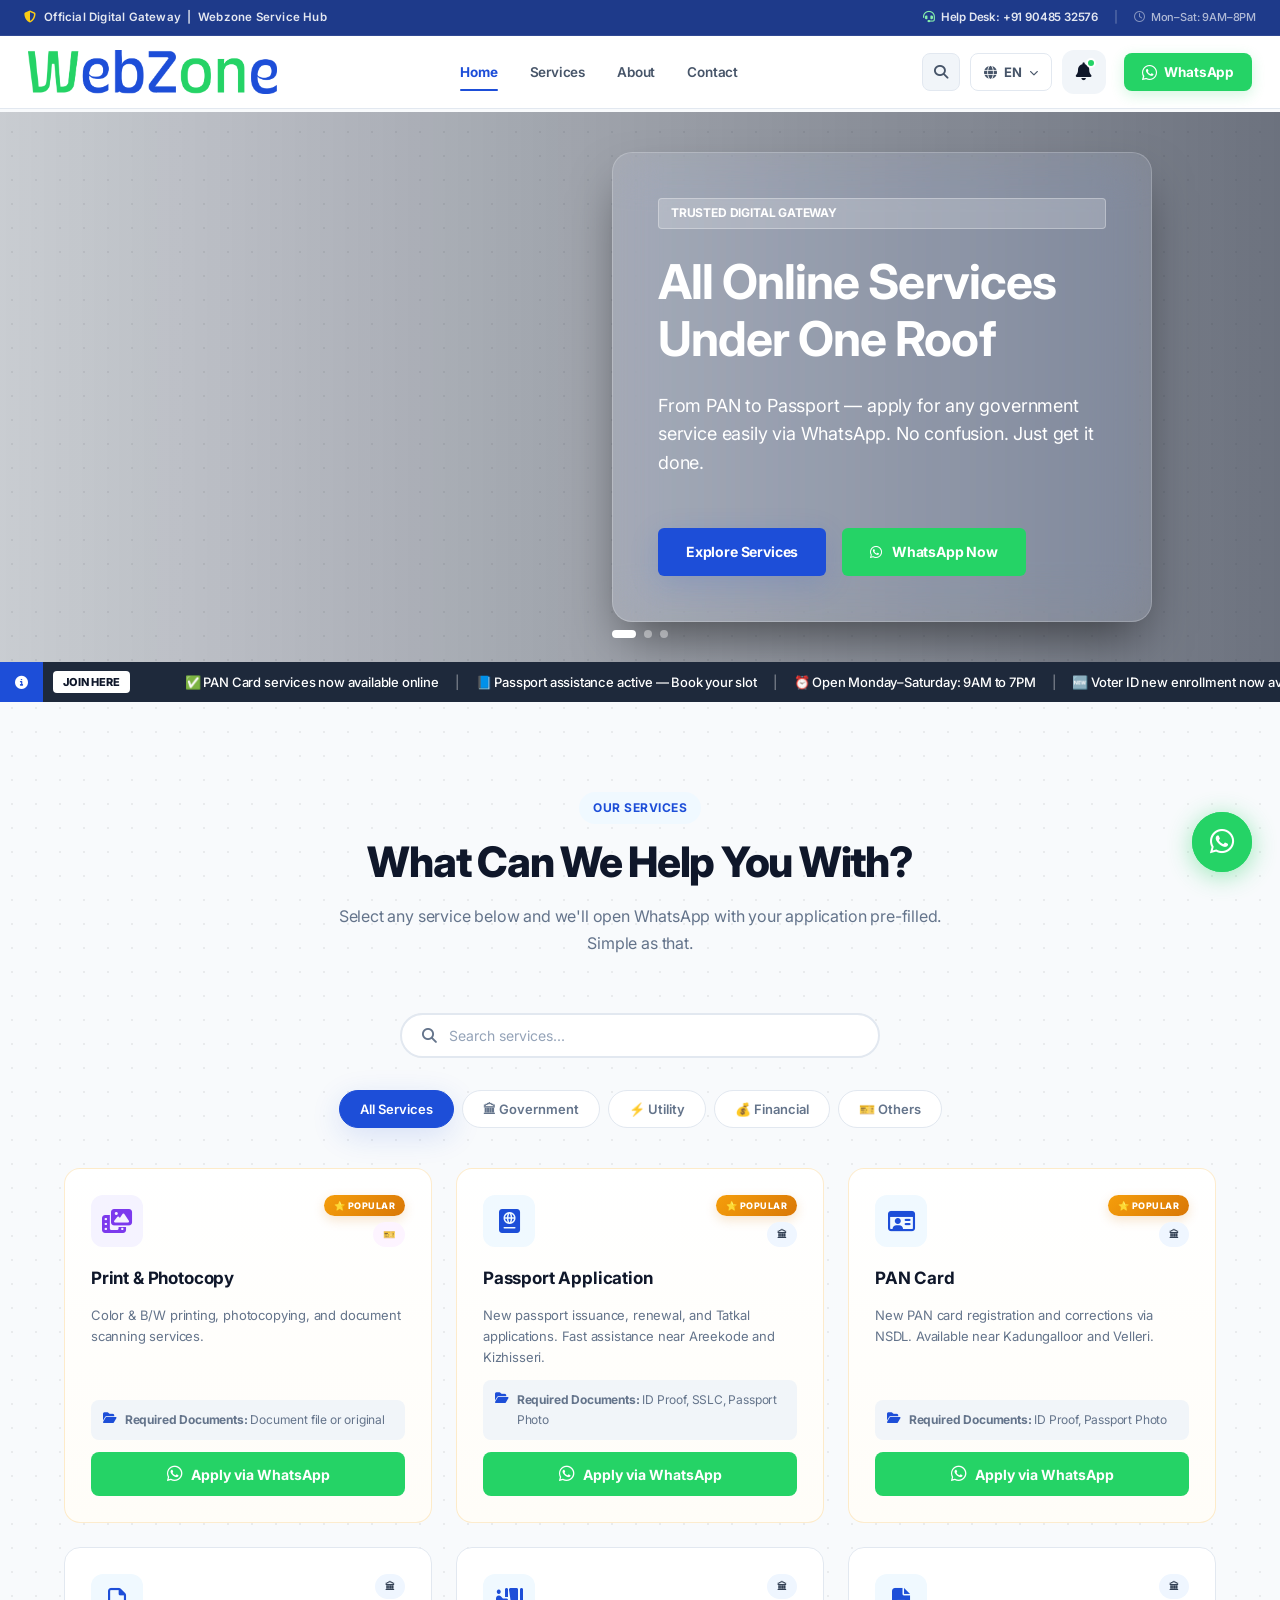
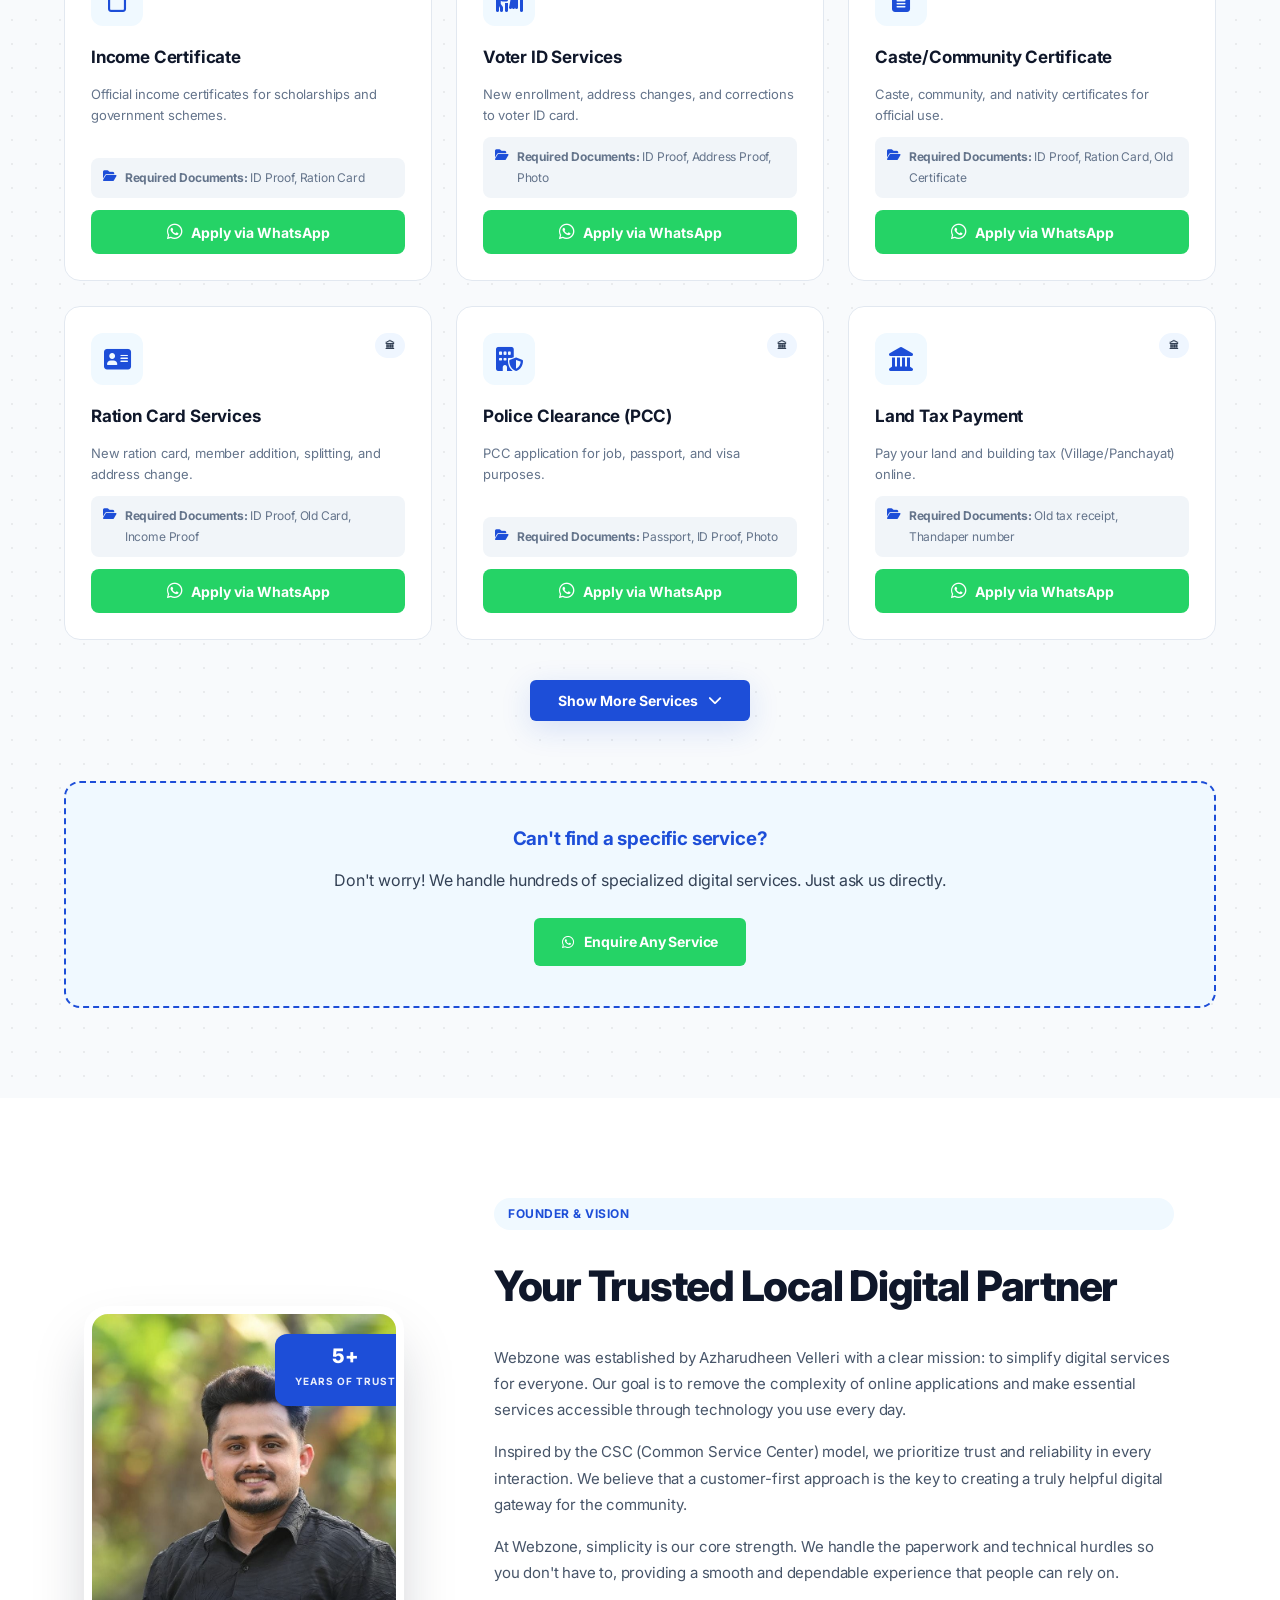
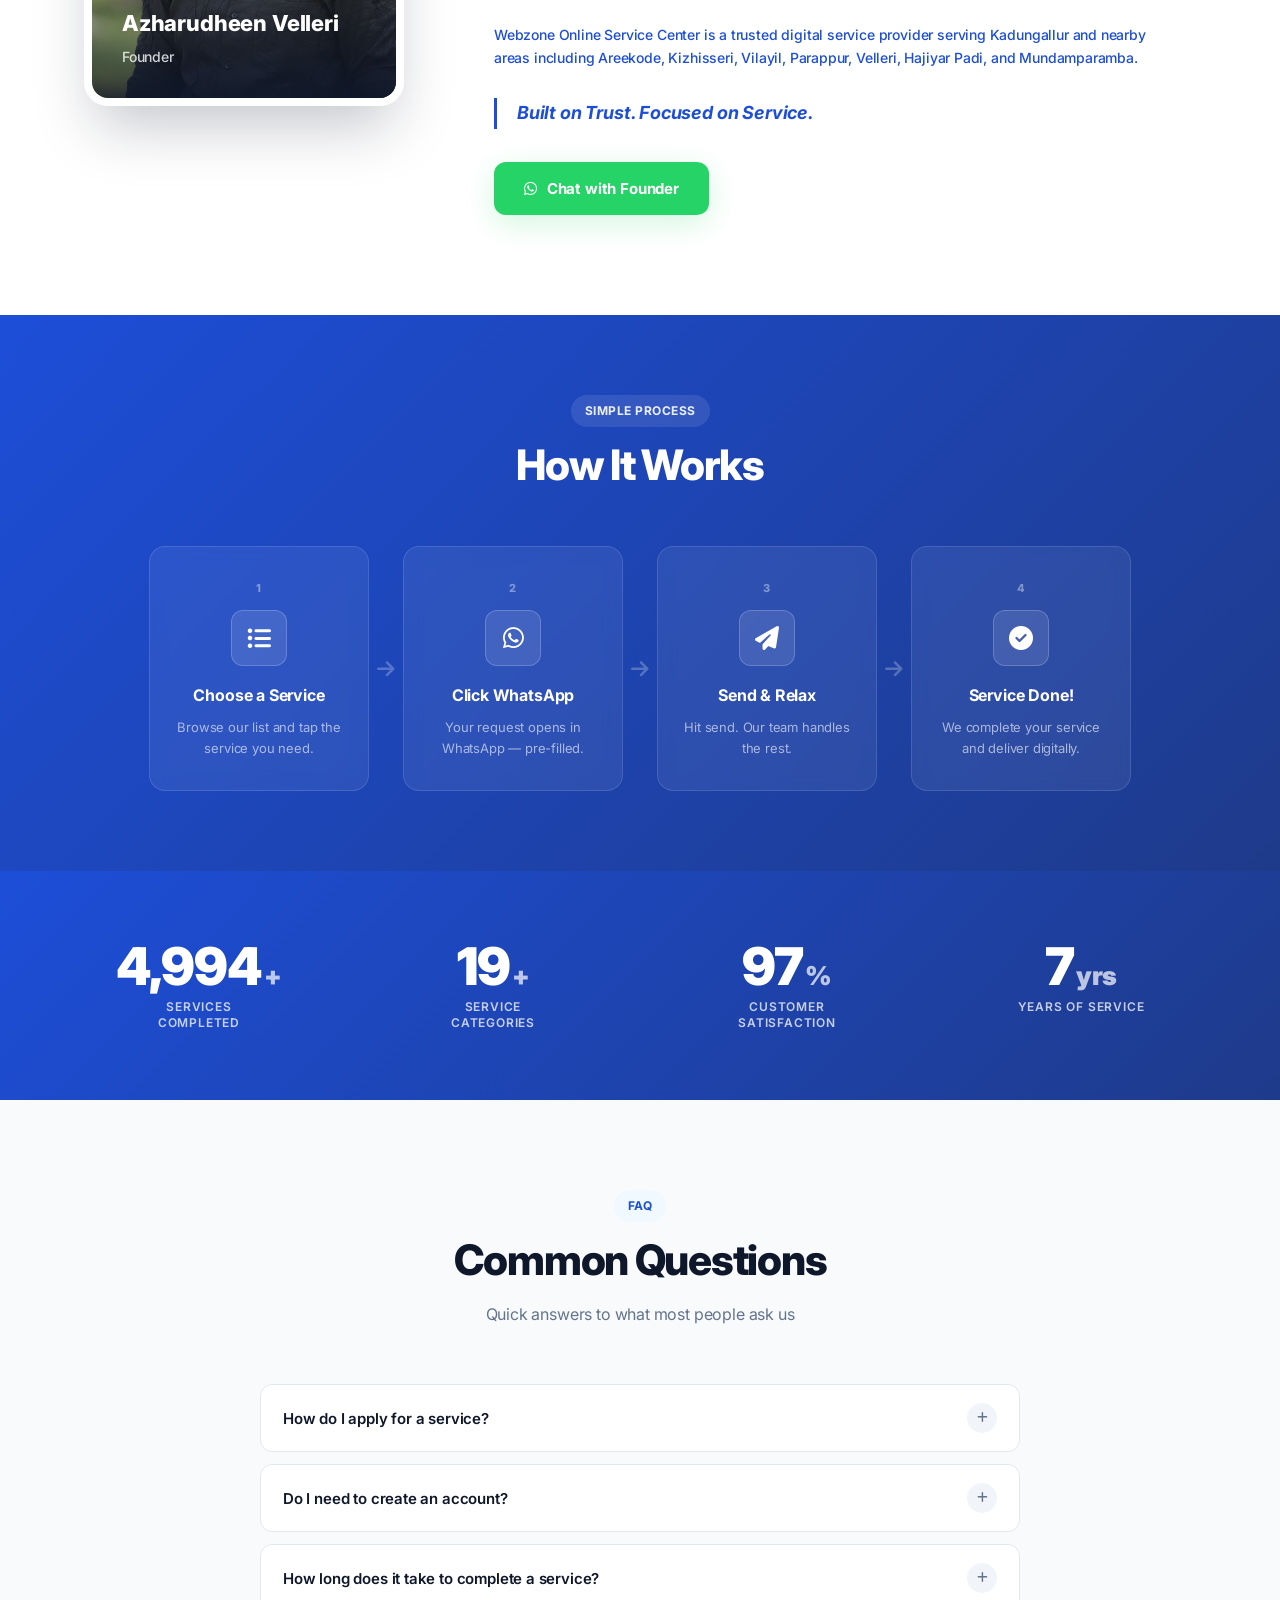
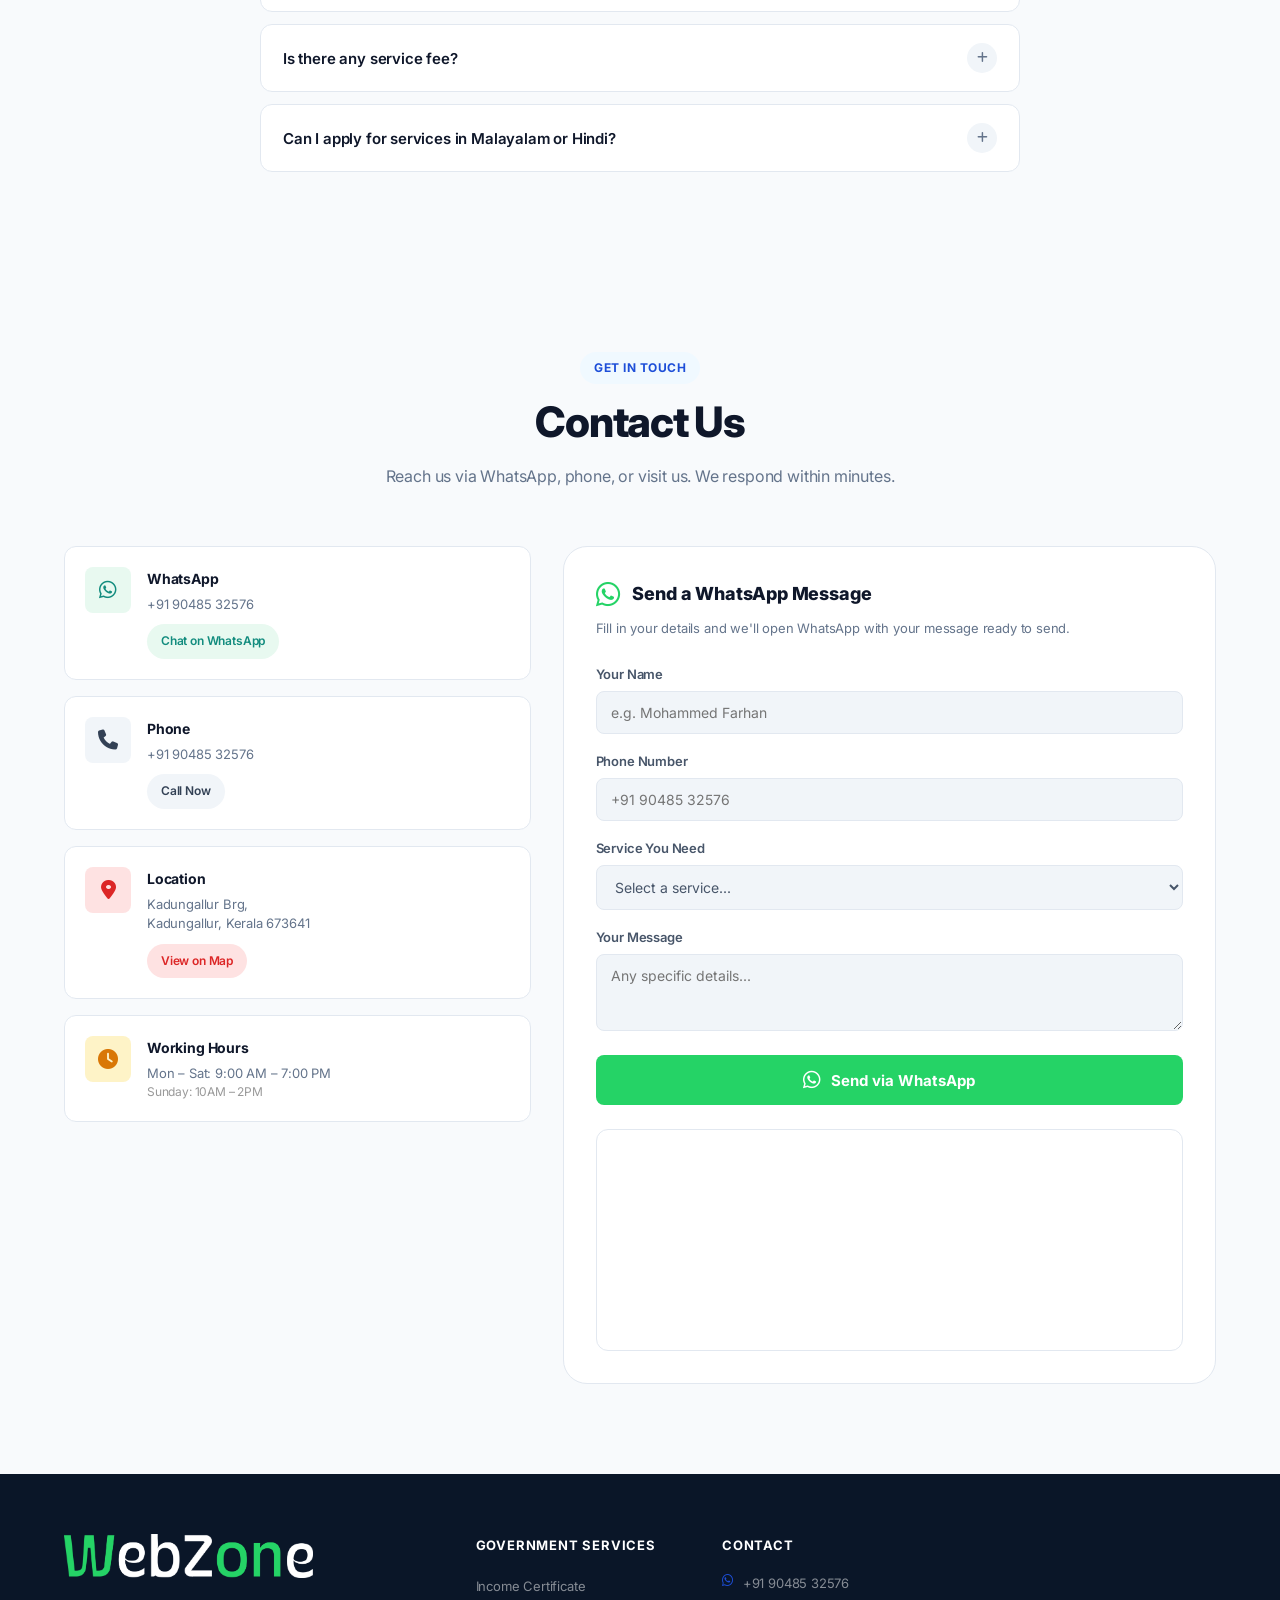
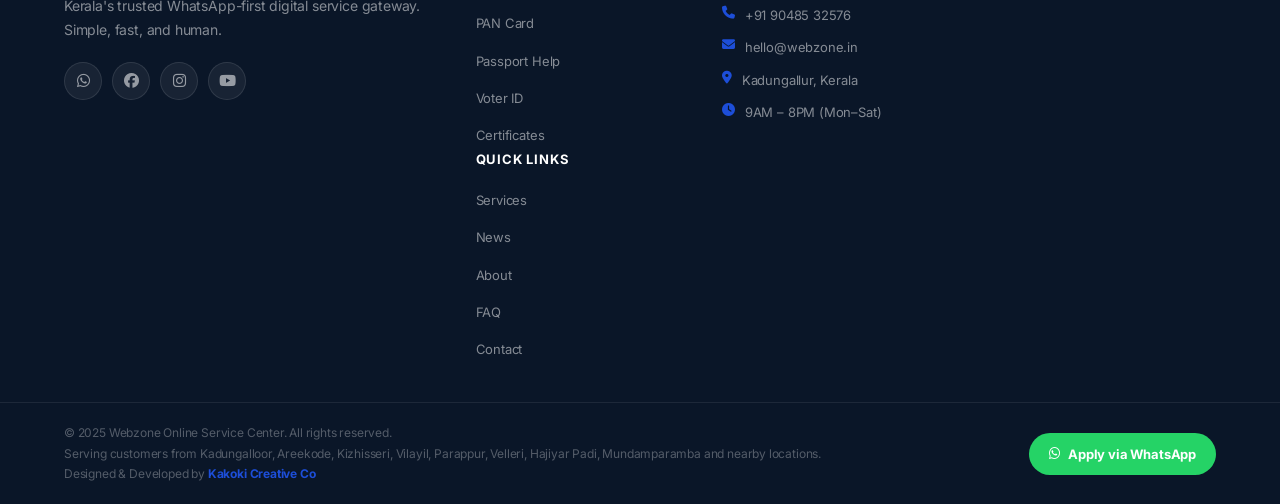
==== commit 0bedc6ca: "final3" ====
--- a/index.html
+++ b/index.html
@@ -108,7 +108,6 @@
         <a href="#home" class="nav-link" data-i18n="nav_home">Home</a>
         <a href="#services" class="nav-link" data-i18n="nav_services">Services</a>
         <a href="#about" class="nav-link" data-i18n="nav_about">About</a>
-        <a href="#news" class="nav-link" data-i18n="nav_news">News</a>
         <a href="#contact" class="nav-link" data-i18n="nav_contact">Contact</a>
       </nav>
 
@@ -145,6 +144,12 @@
             </div>
           </div>
 
+          <!-- Notifications -->
+          <button onclick="openNewsListModal()" aria-label="Notifications" style="background:var(--bg-soft); border:none; color:var(--text-main); font-size:18px; cursor:pointer; position:relative; width:44px; height:44px; border-radius:12px; display:flex; align-items:center; justify-content:center; transition:var(--transition); margin-right:8px;">
+            <i class="fa-solid fa-bell"></i>
+            <span style="position:absolute; top:8px; right:10px; width:10px; height:10px; background:var(--wa-green); border-radius:50%; border:2px solid #fff;"></span>
+          </button>
+          
           <!-- WhatsApp CTA -->
           <a href="https://wa.me/919048532576" target="_blank" rel="noopener" class="btn-whatsapp-nav"
             aria-label="Contact on WhatsApp">
@@ -155,6 +160,11 @@
 
         <!-- Mobile Header Actions -->
         <div class="mobile-header-actions">
+          <button onclick="openNewsListModal()" aria-label="Notifications" style="background:transparent; border:none; color:var(--text-main); font-size:19px; cursor:pointer; position:relative; display:flex; align-items:center; justify-content:center; padding:0 6px;">
+            <i class="fa-solid fa-bell"></i>
+            <span style="position:absolute; top:2px; right:4px; width:8px; height:8px; background:var(--wa-green); border-radius:50%; border:2px solid #fff;"></span>
+          </button>
+          
           <button class="mobile-lang-btn" id="mobileLangBtn" aria-label="Switch language">
             <i class="fa-solid fa-globe" aria-hidden="true"></i>
             <span class="curr-lang-code">EN</span>
@@ -192,6 +202,7 @@
           <span class="mnl-text">Home</span>
           <i class="fa-solid fa-chevron-right mnl-arrow" aria-hidden="true"></i>
         </a>
+
         <a href="#services" class="mobile-nav-link" data-i18n="nav_services">
           <span class="mnl-icon"><i class="fa-solid fa-grid-2" aria-hidden="true"></i></span>
           <span class="mnl-text">Services</span>
@@ -200,11 +211,6 @@
         <a href="#about" class="mobile-nav-link" data-i18n="nav_about">
           <span class="mnl-icon"><i class="fa-solid fa-circle-info" aria-hidden="true"></i></span>
           <span class="mnl-text">About</span>
-          <i class="fa-solid fa-chevron-right mnl-arrow" aria-hidden="true"></i>
-        </a>
-        <a href="#news" class="mobile-nav-link" data-i18n="nav_news">
-          <span class="mnl-icon"><i class="fa-solid fa-newspaper" aria-hidden="true"></i></span>
-          <span class="mnl-text">News</span>
           <i class="fa-solid fa-chevron-right mnl-arrow" aria-hidden="true"></i>
         </a>
         <a href="#contact" class="mobile-nav-link" data-i18n="nav_contact">
@@ -543,24 +549,6 @@
       </div>
       <div class="faq-list reveal-stagger" id="faqList">
         <!-- Rendered by JS -->
-      </div>
-    </div>
-  </section>
-
-  <!-- ===== NEWS & EVENTS ===== -->
-  <section class="section news-section" id="news">
-    <div class="container">
-      <div class="section-header">
-        <div class="section-badge" data-i18n="news_badge">Latest Updates</div>
-        <h2 class="section-title" data-i18n="news_title">News & Events</h2>
-        <p class="section-desc" data-i18n="news_desc">Stay updated with the latest service announcements and events</p>
-        <div class="scroll-hint"><i class="fa-solid fa-arrows-left-right"></i> Swipe to view more</div>
-      </div>
-      <div class="news-grid reveal-stagger" id="newsGrid" data-reveal="fade-up">
-        <div class="news-loading">
-          <div class="spinner"></div>
-          <p data-i18n="news_loading">Fetching latest news...</p>
-        </div>
       </div>
     </div>
   </section>
@@ -750,7 +738,27 @@
   </a>
 
 
-
+  <!-- ===== NEWS LIST MODAL ===== -->
+  <div class="wa-modal-overlay" id="newsListModal">
+    <div class="wa-modal" style="max-height: 90vh; overflow-y: auto; max-width: 600px; padding: 0;">
+      <div class="wa-modal-head" style="position: sticky; top: 0; z-index: 10; background: #fff; border-bottom: 1px solid var(--border); padding: 20px;">
+        <div class="wa-modal-icon" style="background: var(--primary);"><i class="fa-solid fa-bell"></i></div>
+        <div>
+          <h3 data-i18n="news_title">News & Events</h3>
+          <p class="wa-modal-service">Latest updates and announcements</p>
+        </div>
+        <button class="wa-modal-close" onclick="closeNewsListModal()"><i class="fa-solid fa-xmark"></i></button>
+      </div>
+      <div class="wa-modal-body" style="padding: 24px;">
+        <div class="news-grid" id="newsGrid" style="display: grid; grid-template-columns: 1fr; gap: 20px; align-items: start;">
+          <div class="news-loading" style="text-align: center; padding: 40px; color: var(--text-muted);">
+            <div class="spinner" style="margin: 0 auto 10px;"></div>
+            <p data-i18n="news_loading">Fetching latest news...</p>
+          </div>
+        </div>
+      </div>
+    </div>
+  </div>
   <!-- ===== WHATSAPP MODAL ===== -->
   <div class="wa-modal-overlay" id="waModal">
     <div class="wa-modal">
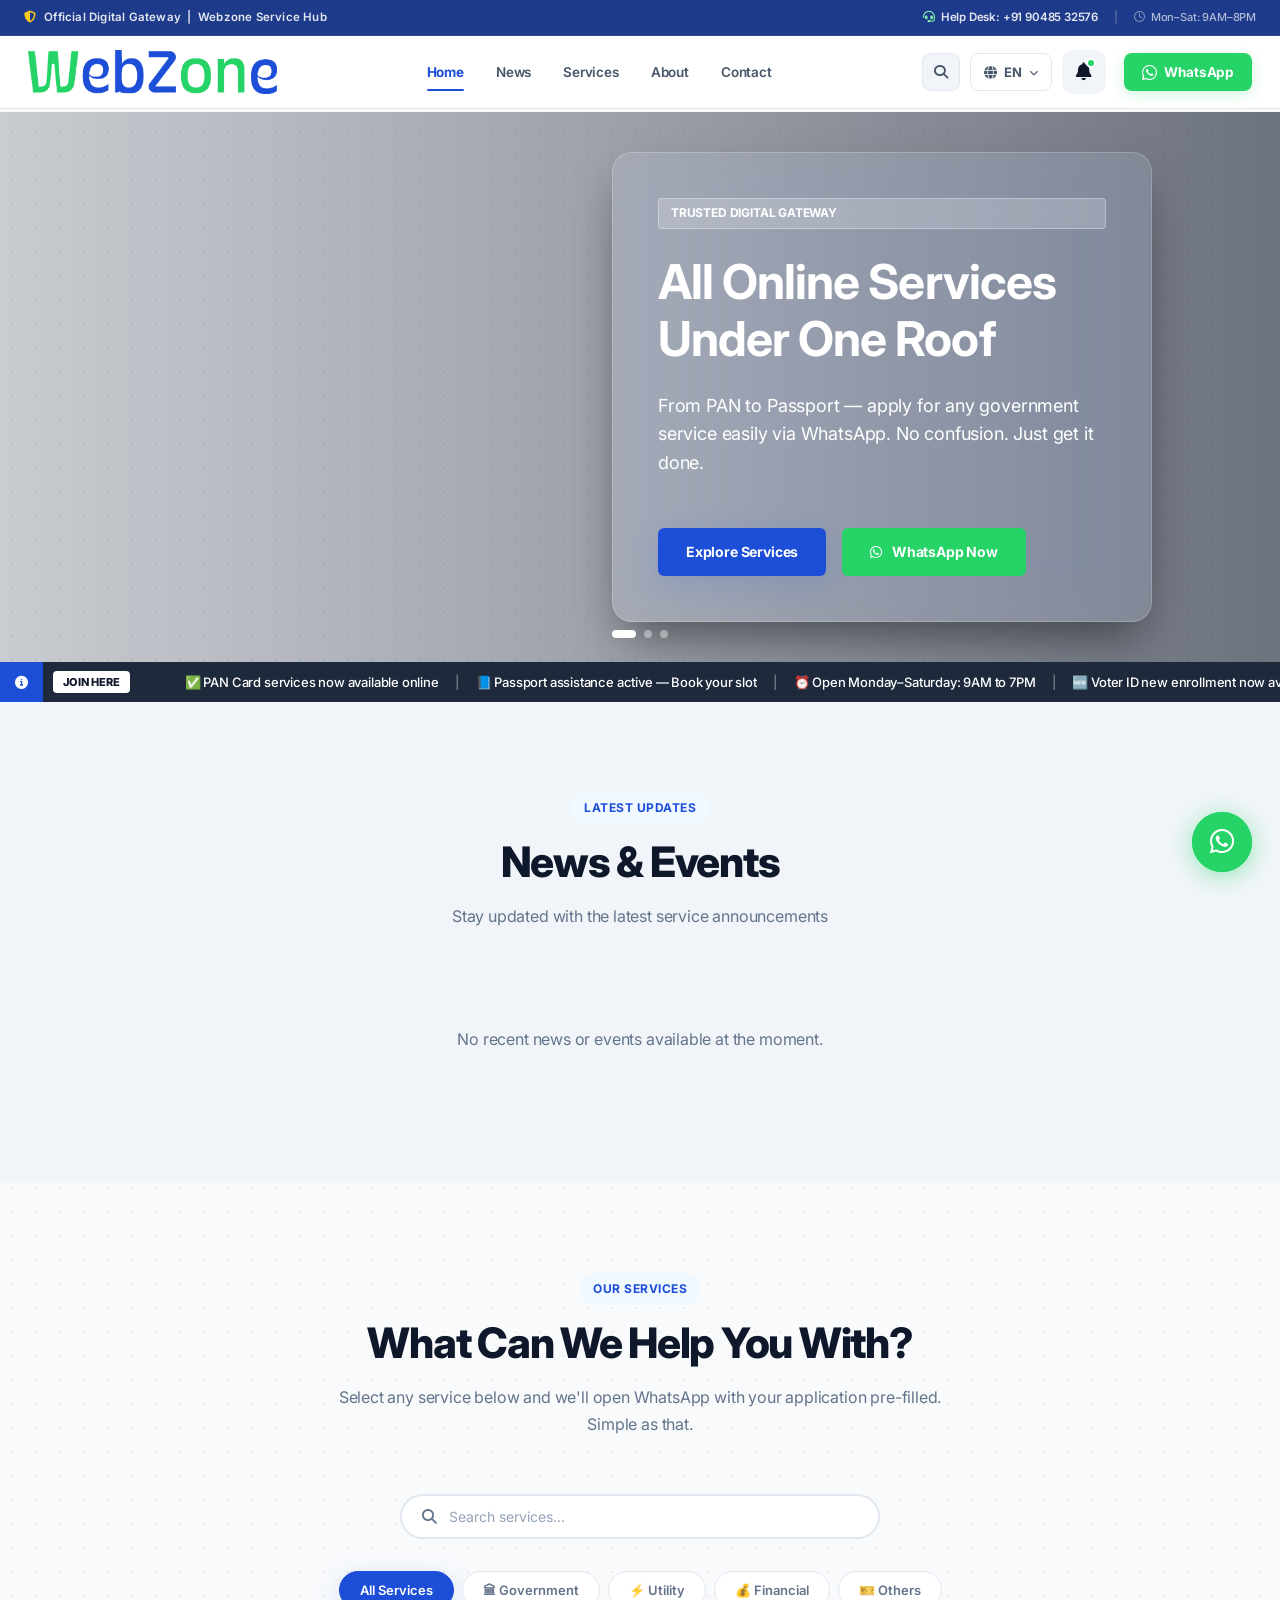
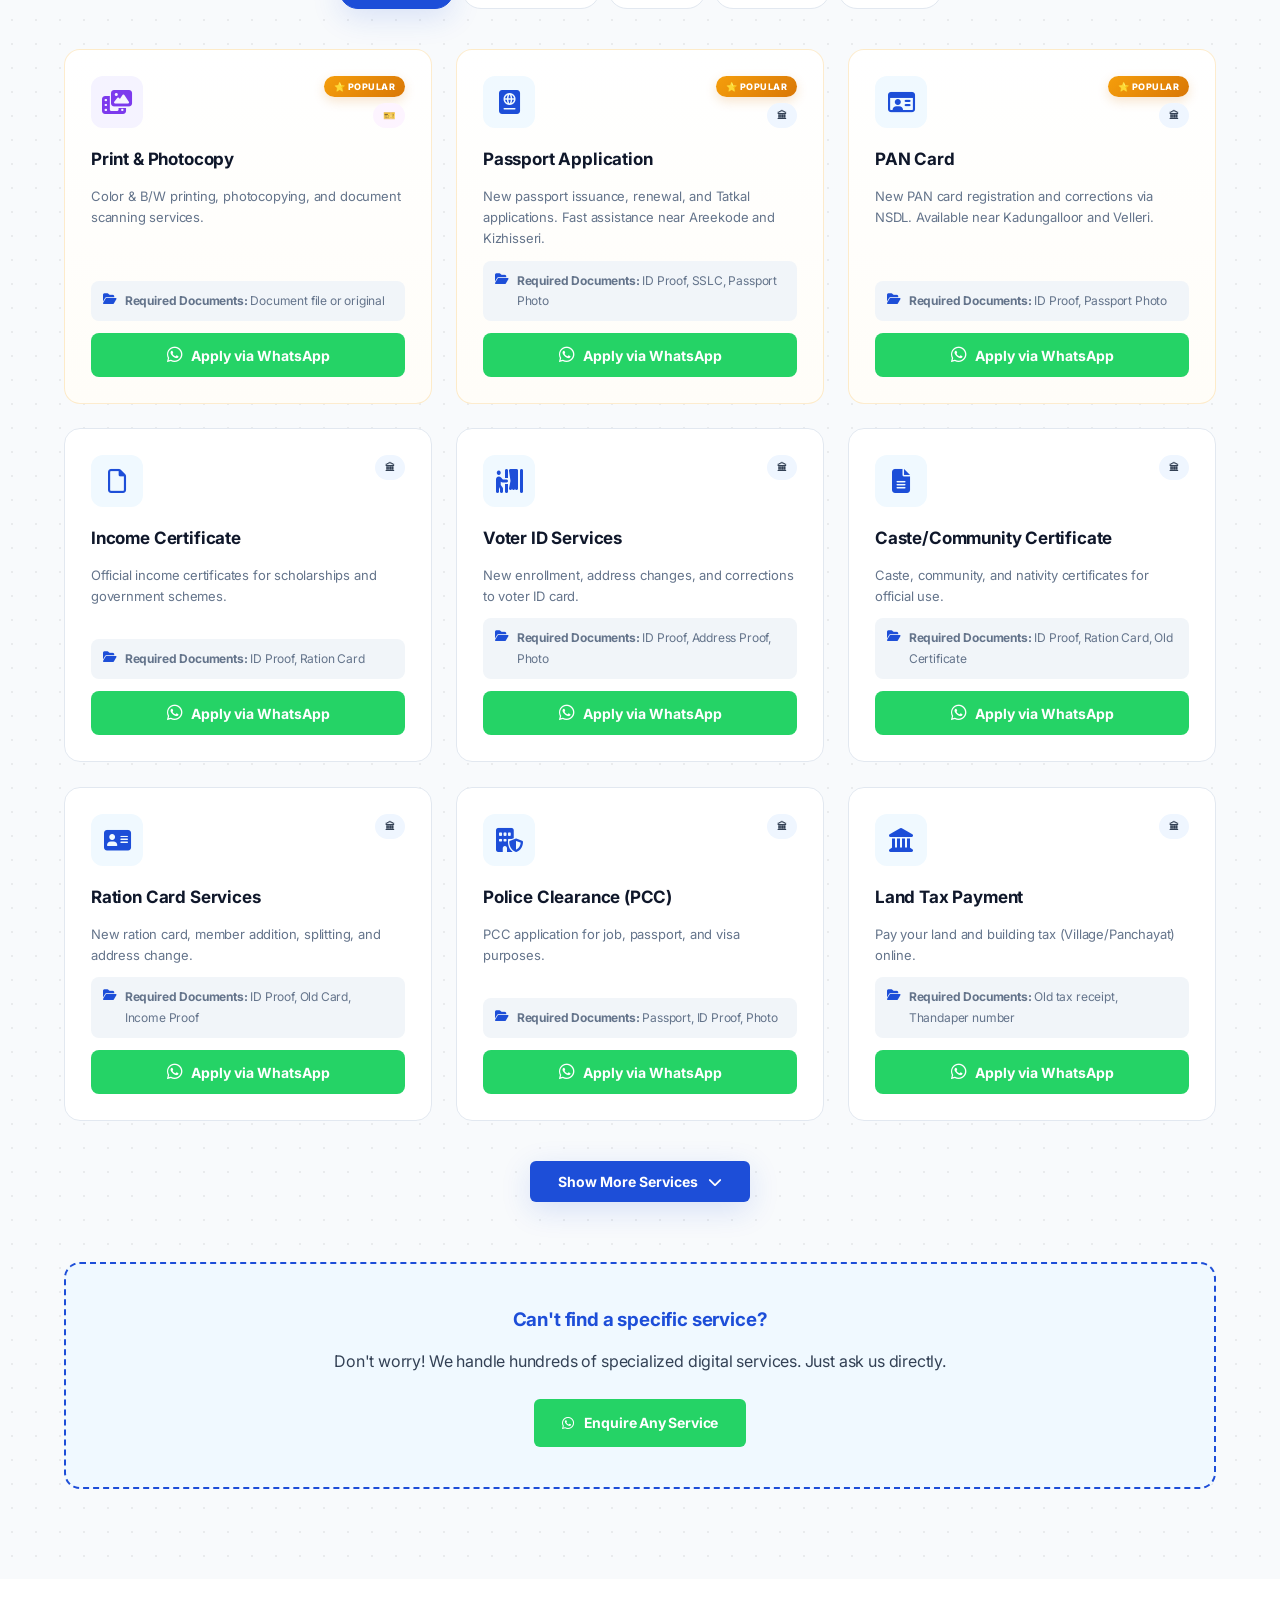
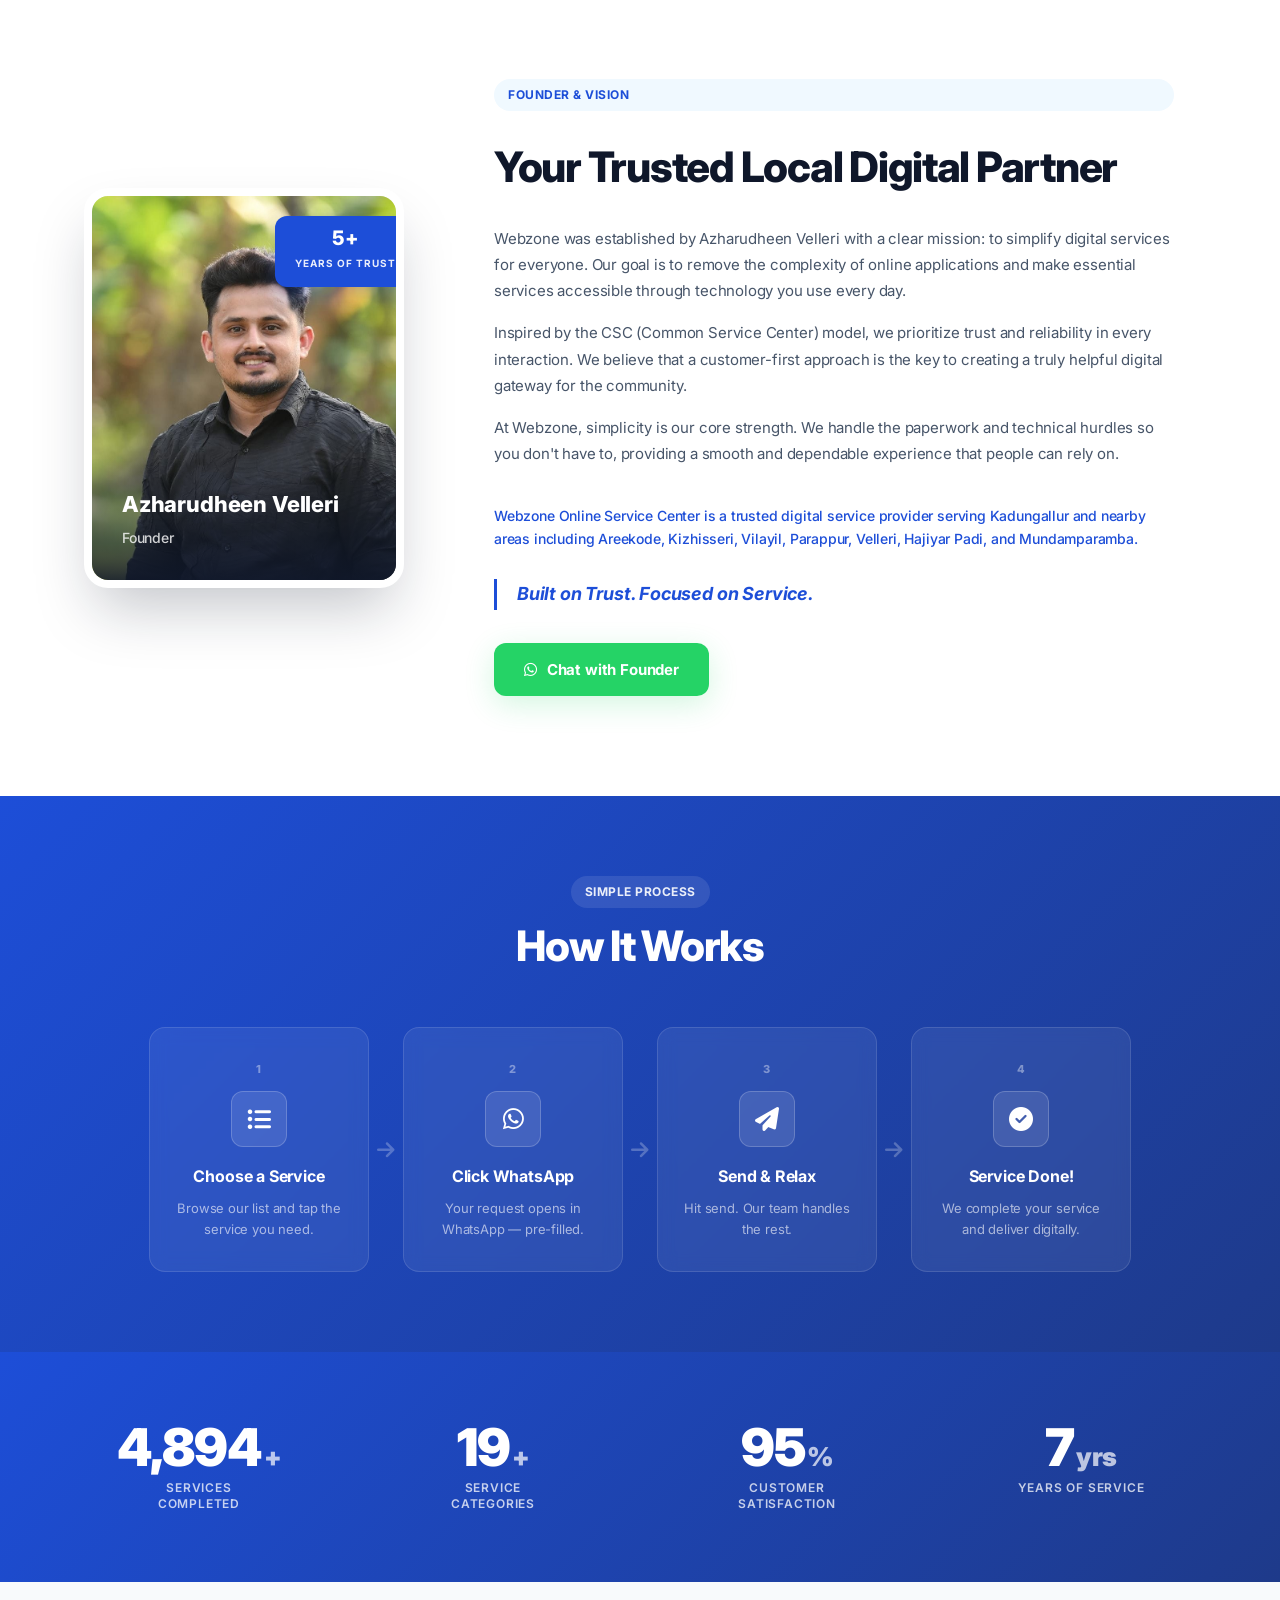
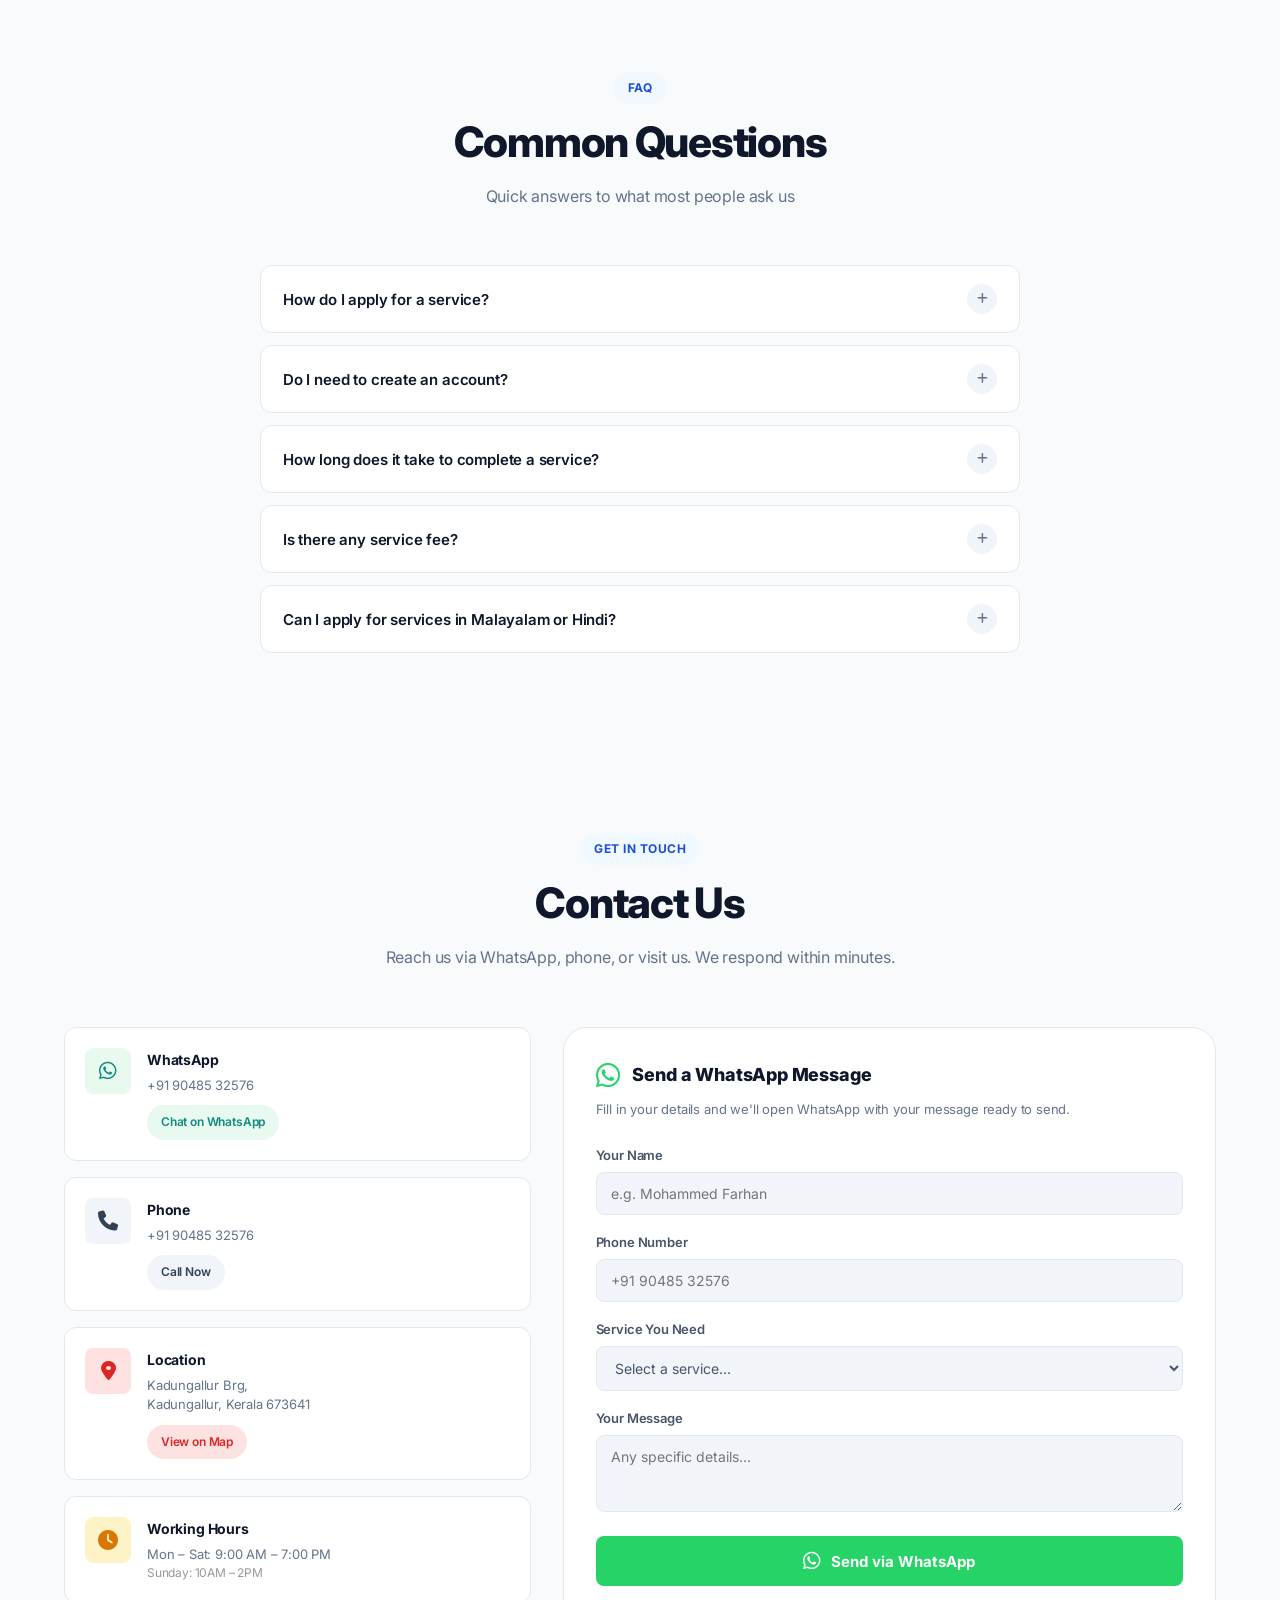
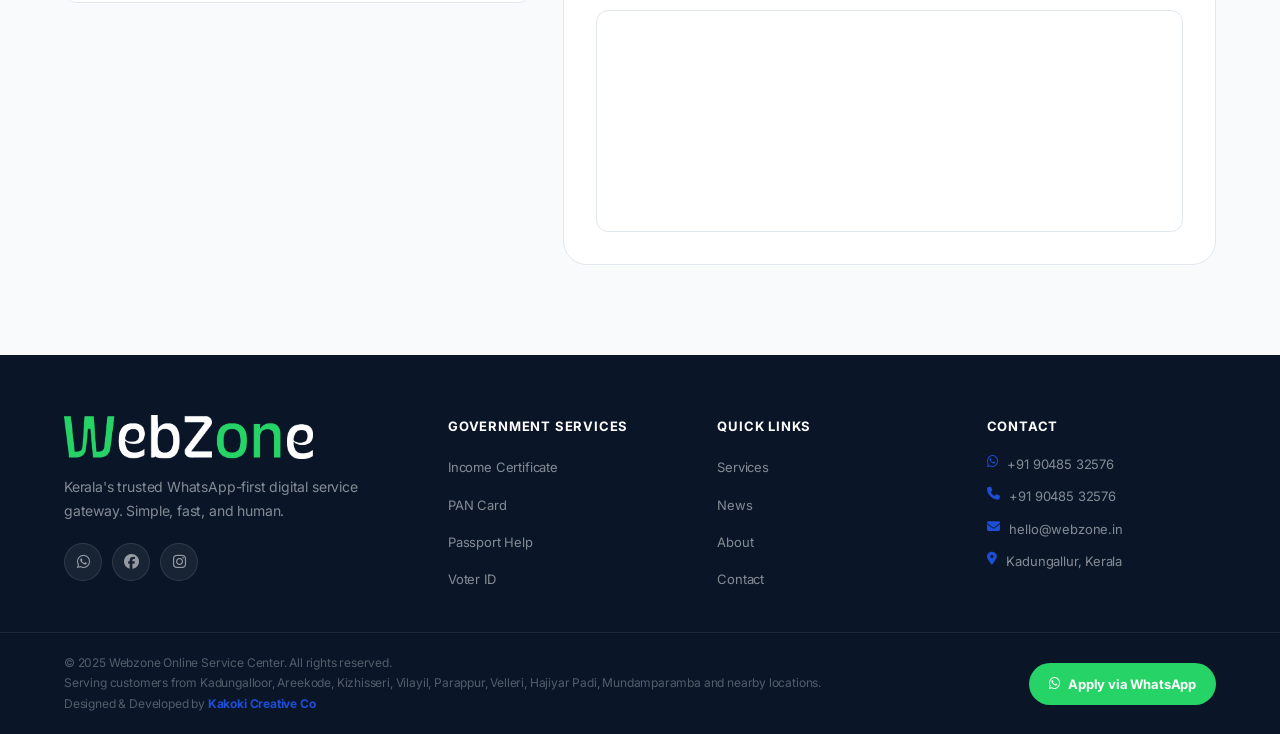
==== commit bbda702e: "final4" ====
--- a/index.html
+++ b/index.html
@@ -106,6 +106,7 @@
       <!-- Desktop Nav Links -->
       <nav class="nav-links" id="navLinks" aria-label="Site Navigation">
         <a href="#home" class="nav-link" data-i18n="nav_home">Home</a>
+        <a href="#news" class="nav-link" data-i18n="nav_news">News</a>
         <a href="#services" class="nav-link" data-i18n="nav_services">Services</a>
         <a href="#about" class="nav-link" data-i18n="nav_about">About</a>
         <a href="#contact" class="nav-link" data-i18n="nav_contact">Contact</a>
@@ -141,6 +142,8 @@
               <button class="lang-opt active" data-lang="en" role="option">🇬🇧 English</button>
               <button class="lang-opt" data-lang="ml" role="option">🇮🇳 മലയാളം</button>
               <button class="lang-opt" data-lang="hi" role="option">🇮🇳 हिंदी</button>
+              <button class="lang-opt" data-lang="ur" role="option">🇵🇰 اردو</button>
+              <button class="lang-opt" data-lang="ta" role="option">🇮🇳 தமிழ்</button>
             </div>
           </div>
 
@@ -202,6 +205,11 @@
           <span class="mnl-text">Home</span>
           <i class="fa-solid fa-chevron-right mnl-arrow" aria-hidden="true"></i>
         </a>
+        <a href="#news" class="mobile-nav-link" data-i18n="nav_news">
+          <span class="mnl-icon"><i class="fa-solid fa-newspaper" aria-hidden="true"></i></span>
+          <span class="mnl-text">News</span>
+          <i class="fa-solid fa-chevron-right mnl-arrow" aria-hidden="true"></i>
+        </a>
 
         <a href="#services" class="mobile-nav-link" data-i18n="nav_services">
           <span class="mnl-icon"><i class="fa-solid fa-grid-2" aria-hidden="true"></i></span>
@@ -226,10 +234,12 @@
           <i class="fa-solid fa-globe" aria-hidden="true"></i>
           <span>Select Language</span>
         </div>
-        <div class="mdl-pills">
-          <button class="mdl-pill active" data-lang="en">🇬🇧 EN</button>
-          <button class="mdl-pill" data-lang="ml">🇮🇳 ML</button>
-          <button class="mdl-pill" data-lang="hi">🇮🇳 HI</button>
+        <div class="mdl-lang-tabs">
+          <button class="mdl-pill active" data-lang="en">EN</button>
+          <button class="mdl-pill" data-lang="ml">ML</button>
+          <button class="mdl-pill" data-lang="hi">HI</button>
+          <button class="mdl-pill" data-lang="ur">UR</button>
+          <button class="mdl-pill" data-lang="ta">TA</button>
         </div>
       </div>
 
@@ -361,6 +371,23 @@
       </div>
     </div>
   </div>
+
+  <!-- ===== NEWS & EVENTS ===== -->
+  <section class="section news-section" id="news">
+    <div class="container">
+      <div class="section-header">
+        <div class="section-badge" data-i18n="news_badge">Latest Updates</div>
+        <h2 class="section-title" data-i18n="news_title">News & Events</h2>
+        <p class="section-desc" data-i18n="news_desc">Stay updated with the latest service announcements and events</p>
+      </div>
+      <div class="news-grid reveal-stagger" id="mainNewsGrid" data-reveal="fade-up">
+        <div class="news-loading">
+          <div class="spinner"></div>
+          <p data-i18n="news_loading">Fetching latest news...</p>
+        </div>
+      </div>
+    </div>
+  </section>
 
   <!-- ===== SERVICES SECTION ===== -->
   <section class="section" id="services">
@@ -664,47 +691,37 @@
           <div class="footer-brand">
             <img src="images/webzone_logo_light.png" alt="Webzone Logo" class="brand-img-logo">
           </div>
-          <p class="footer-tagline" data-i18n="footer_tagline">Kerala's trusted WhatsApp-first digital service gateway.
-            Simple, fast, and human.</p>
+          <p class="footer-tagline" data-i18n="footer_tagline">Kerala's trusted WhatsApp-first digital service gateway. Simple, fast, and human.</p>
           <div class="footer-social">
-            <a href="https://wa.me/919048532576" target="_blank" aria-label="WhatsApp"><i
-                class="fa-brands fa-whatsapp"></i></a>
+            <a href="https://wa.me/919048532576" target="_blank" aria-label="WhatsApp"><i class="fa-brands fa-whatsapp"></i></a>
             <a href="#" aria-label="Facebook"><i class="fa-brands fa-facebook"></i></a>
             <a href="#" aria-label="Instagram"><i class="fa-brands fa-instagram"></i></a>
-            <a href="#" aria-label="YouTube"><i class="fa-brands fa-youtube"></i></a>
-          </div>
-        </div>
-
-        <!-- Gov Services + Quick Links: side by side on mobile -->
-        <div class="footer-links-row">
-
-          <!-- Gov Services -->
-          <div class="footer-col">
-            <h4 data-i18n="footer_gov">Government Services</h4>
-            <ul>
-              <li><a href="#services" onclick="filterServiceAndScroll('gov')">Income Certificate</a></li>
-              <li><a href="#services" onclick="filterServiceAndScroll('gov')">PAN Card</a></li>
-              <li><a href="#services" onclick="filterServiceAndScroll('gov')">Passport Help</a></li>
-              <li><a href="#services" onclick="filterServiceAndScroll('gov')">Voter ID</a></li>
-              <li><a href="#services" onclick="filterServiceAndScroll('gov')">Certificates</a></li>
-            </ul>
-          </div>
-
-          <!-- Quick Links -->
-          <div class="footer-col">
-            <h4 data-i18n="footer_quick">Quick Links</h4>
-            <ul>
-              <li><a href="#services" data-i18n="nav_services">Services</a></li>
-              <li><a href="#news" data-i18n="nav_news">News</a></li>
-              <li><a href="#about" data-i18n="nav_about">About</a></li>
-              <li><a href="#faq" data-i18n="nav_faq">FAQ</a></li>
-              <li><a href="#contact" data-i18n="nav_contact">Contact</a></li>
-            </ul>
-          </div>
-
-        </div><!-- /.footer-links-row -->
-
-        <!-- Contact -->
+          </div>
+        </div>
+
+        <!-- Gov Services -->
+        <div class="footer-col">
+          <h4 data-i18n="footer_gov">Government Services</h4>
+          <ul>
+            <li><a href="#services" onclick="filterServiceAndScroll('gov')">Income Certificate</a></li>
+            <li><a href="#services" onclick="filterServiceAndScroll('gov')">PAN Card</a></li>
+            <li><a href="#services" onclick="filterServiceAndScroll('gov')">Passport Help</a></li>
+            <li><a href="#services" onclick="filterServiceAndScroll('gov')">Voter ID</a></li>
+          </ul>
+        </div>
+
+        <!-- Quick Links -->
+        <div class="footer-col">
+          <h4 data-i18n="footer_quick">Quick Links</h4>
+          <ul>
+            <li><a href="#services" data-i18n="nav_services">Services</a></li>
+            <li><a href="#news" data-i18n="nav_news">News</a></li>
+            <li><a href="#about" data-i18n="nav_about">About</a></li>
+            <li><a href="#contact" data-i18n="nav_contact">Contact</a></li>
+          </ul>
+        </div>
+
+        <!-- Contact Info -->
         <div class="footer-col footer-contact-col">
           <h4 data-i18n="footer_contact">Contact</h4>
           <ul class="footer-contact-list">
@@ -712,7 +729,6 @@
             <li><i class="fa-solid fa-phone"></i> +91 90485 32576</li>
             <li><i class="fa-solid fa-envelope"></i> hello@webzone.in</li>
             <li><i class="fa-solid fa-location-dot"></i> Kadungallur, Kerala</li>
-            <li><i class="fa-solid fa-clock"></i> 9AM – 8PM (Mon–Sat)</li>
           </ul>
         </div>
       </div>
@@ -750,7 +766,7 @@
         <button class="wa-modal-close" onclick="closeNewsListModal()"><i class="fa-solid fa-xmark"></i></button>
       </div>
       <div class="wa-modal-body" style="padding: 24px;">
-        <div class="news-grid" id="newsGrid" style="display: grid; grid-template-columns: 1fr; gap: 20px; align-items: start;">
+        <div class="news-grid" id="modalNewsGrid" style="display: grid; grid-template-columns: 1fr; gap: 20px; align-items: start;">
           <div class="news-loading" style="text-align: center; padding: 40px; color: var(--text-muted);">
             <div class="spinner" style="margin: 0 auto 10px;"></div>
             <p data-i18n="news_loading">Fetching latest news...</p>
--- a/css/style.css
+++ b/css/style.css
@@ -64,6 +64,12 @@
 }
 [lang="ml"] body { font-family: 'Noto Sans Malayalam', 'Inter', sans-serif; letter-spacing: 0; }
 [lang="hi"] body { font-family: 'Noto Sans Devanagari', 'Inter', sans-serif; letter-spacing: 0; }
+[lang="ta"] body { font-family: 'Noto Sans Tamil', 'Inter', sans-serif; letter-spacing: 0; }
+[lang="ur"] body { font-family: 'Noto Nastaliq Urdu', 'Inter', sans-serif; direction: rtl; }
+[lang="ur"] .nav-actions, [lang="ur"] .brand-img-logo, [lang="ur"] .footer-social { direction: ltr; }
+[lang="ur"] .footer-contact-list li i { margin-left: 10px; margin-right: 0; }
+[lang="ur"] .srv-icon, [lang="ur"] .contact-icon { margin-left: 0; margin-right: 0; }
+[lang="ur"] .section-title { line-height: 1.6; }
 a { text-decoration: none; color: inherit; transition: var(--transition); }
 button { cursor: pointer; border: none; font-family: inherit; background: none; transition: var(--transition); }
 img { max-width: 100%; height: auto; display: block; }
@@ -1597,7 +1603,7 @@
 .footer-top { padding: 60px 0 40px; border-bottom: 1px solid rgba(255,255,255,0.08); }
 .footer-top-inner {
   display: grid;
-  grid-template-columns: 1.8fr 1fr 1fr 1.2fr;
+  grid-template-columns: 1.5fr 1fr 1fr 1fr;
   gap: 40px;
 }
 .footer-brand { display: flex; align-items: center; gap: 10px; margin-bottom: 16px; }
@@ -2280,14 +2286,15 @@
   .footer-social { gap: 8px; }
   .footer-social a { width: 34px; height: 34px; font-size: 14px; }
 
-  /* Links: 2-column grid side by side */
-  .footer-links-row {
+  /* Links grid */
+  .footer-top-inner {
     display: grid;
-    grid-template-columns: 1fr 1fr;
-    gap: 18px 12px;
-    padding-bottom: 18px;
+    grid-template-columns: 1fr;
+    gap: 30px;
+  }
+  .footer-brand-col {
+    padding-bottom: 25px;
     border-bottom: 1px solid rgba(255,255,255,0.06);
-    margin-bottom: 18px;
   }
   .footer-col h4 {
     font-size: 10px;
@@ -2305,19 +2312,19 @@
   .footer-col.footer-contact-col h4 { margin-bottom: 12px; }
   .footer-contact-list {
     display: flex;
-    flex-wrap: wrap;
-    gap: 8px;
+    flex-direction: column;
+    gap: 10px;
   }
   .footer-contact-list li {
-    display: inline-flex;
-    align-items: center;
-    gap: 6px;
-    font-size: 11.5px;
+    display: flex;
+    align-items: flex-start;
+    gap: 10px;
+    font-size: 13px;
     color: rgba(255,255,255,0.5);
-    background: rgba(255,255,255,0.05);
-    padding: 6px 10px;
-    border-radius: 20px;
-    white-space: nowrap;
+    background: transparent;
+    padding: 0;
+    border-radius: 0;
+    white-space: normal;
   }
   .footer-contact-list li i { margin-top: 0; font-size: 11px; }
 
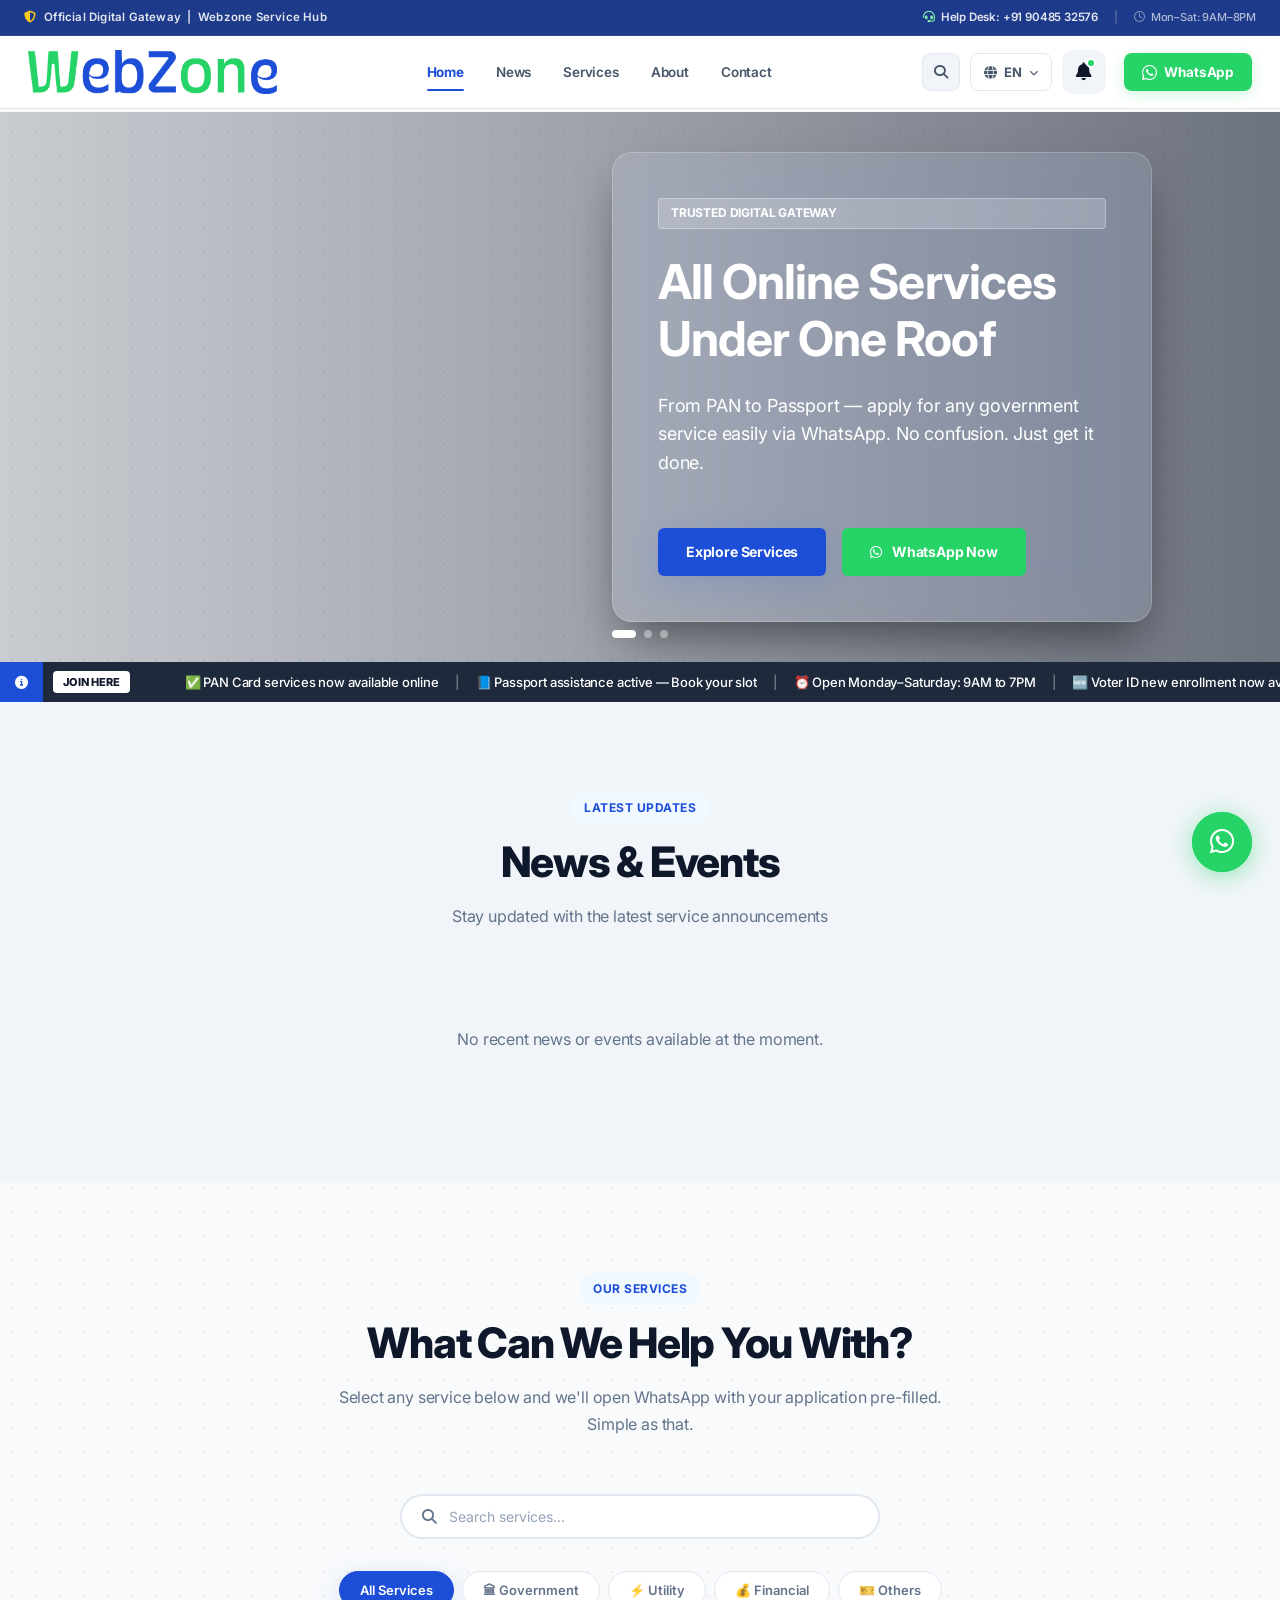
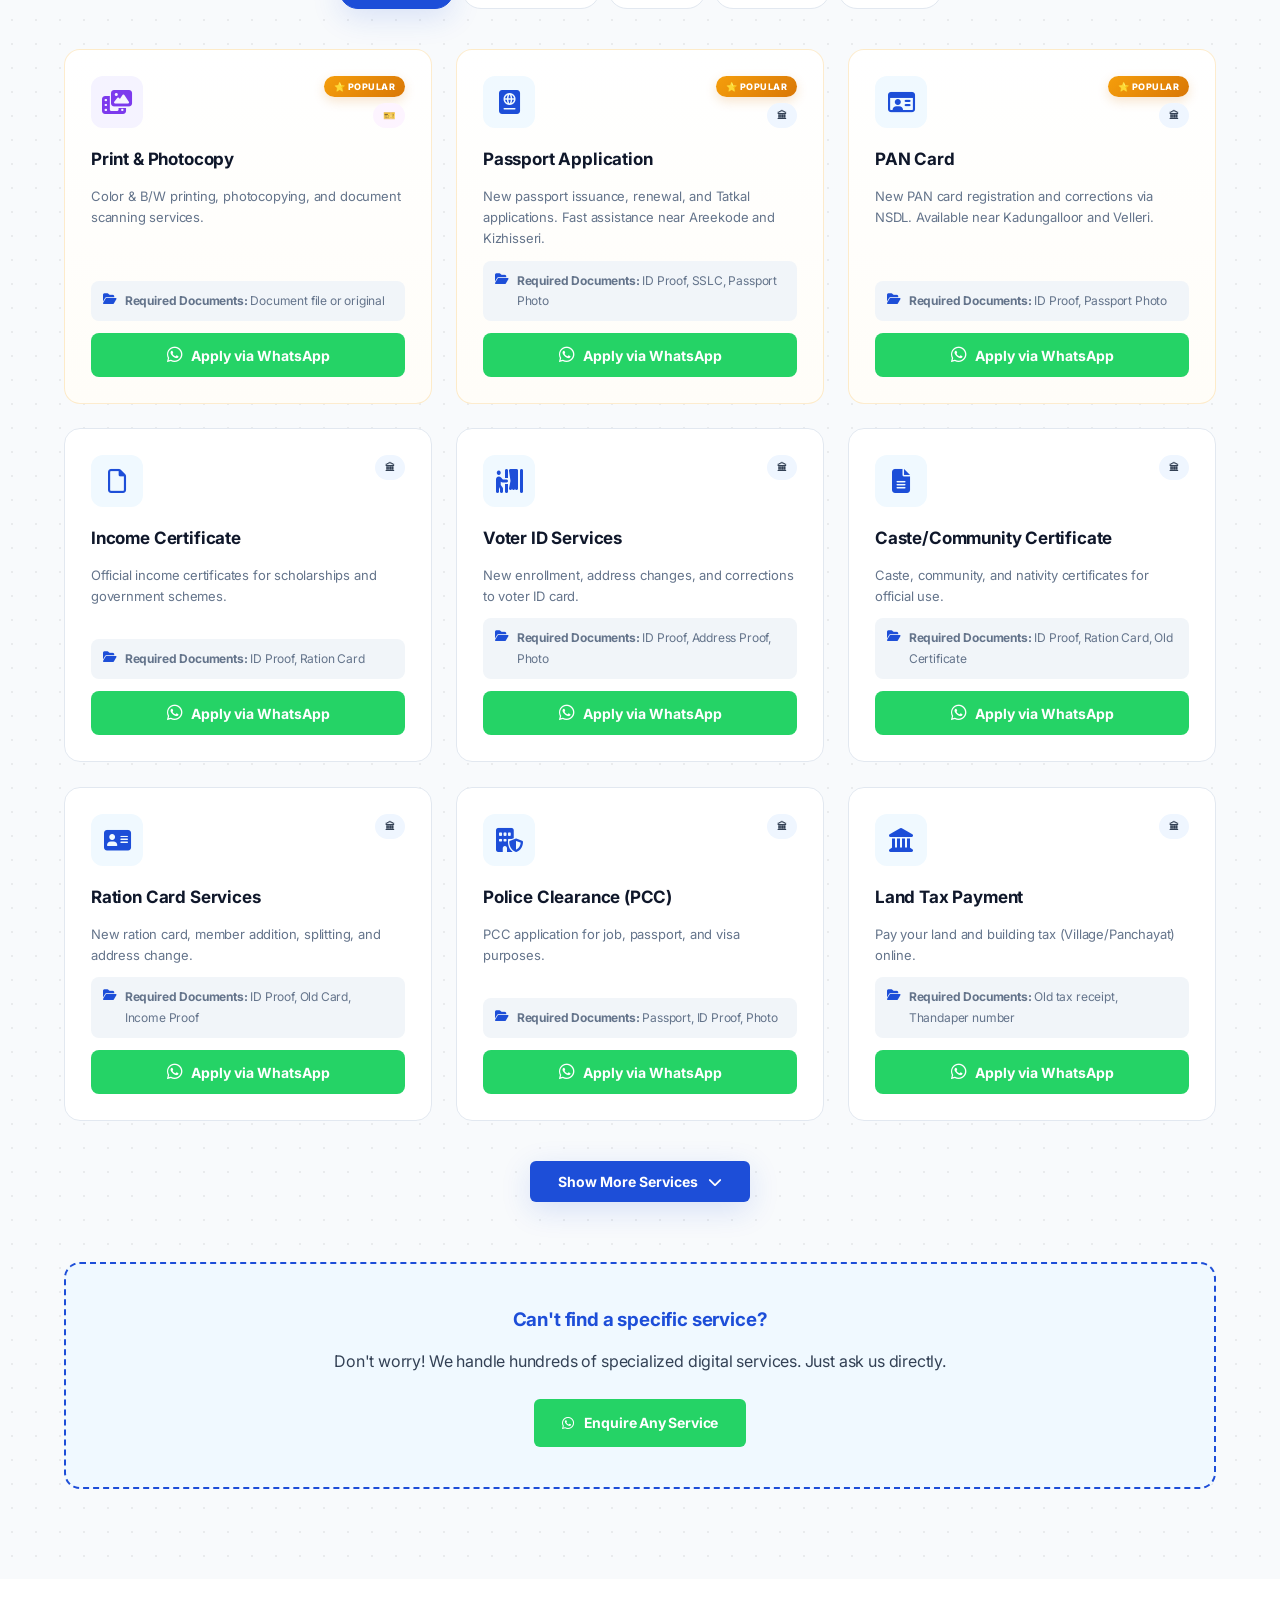
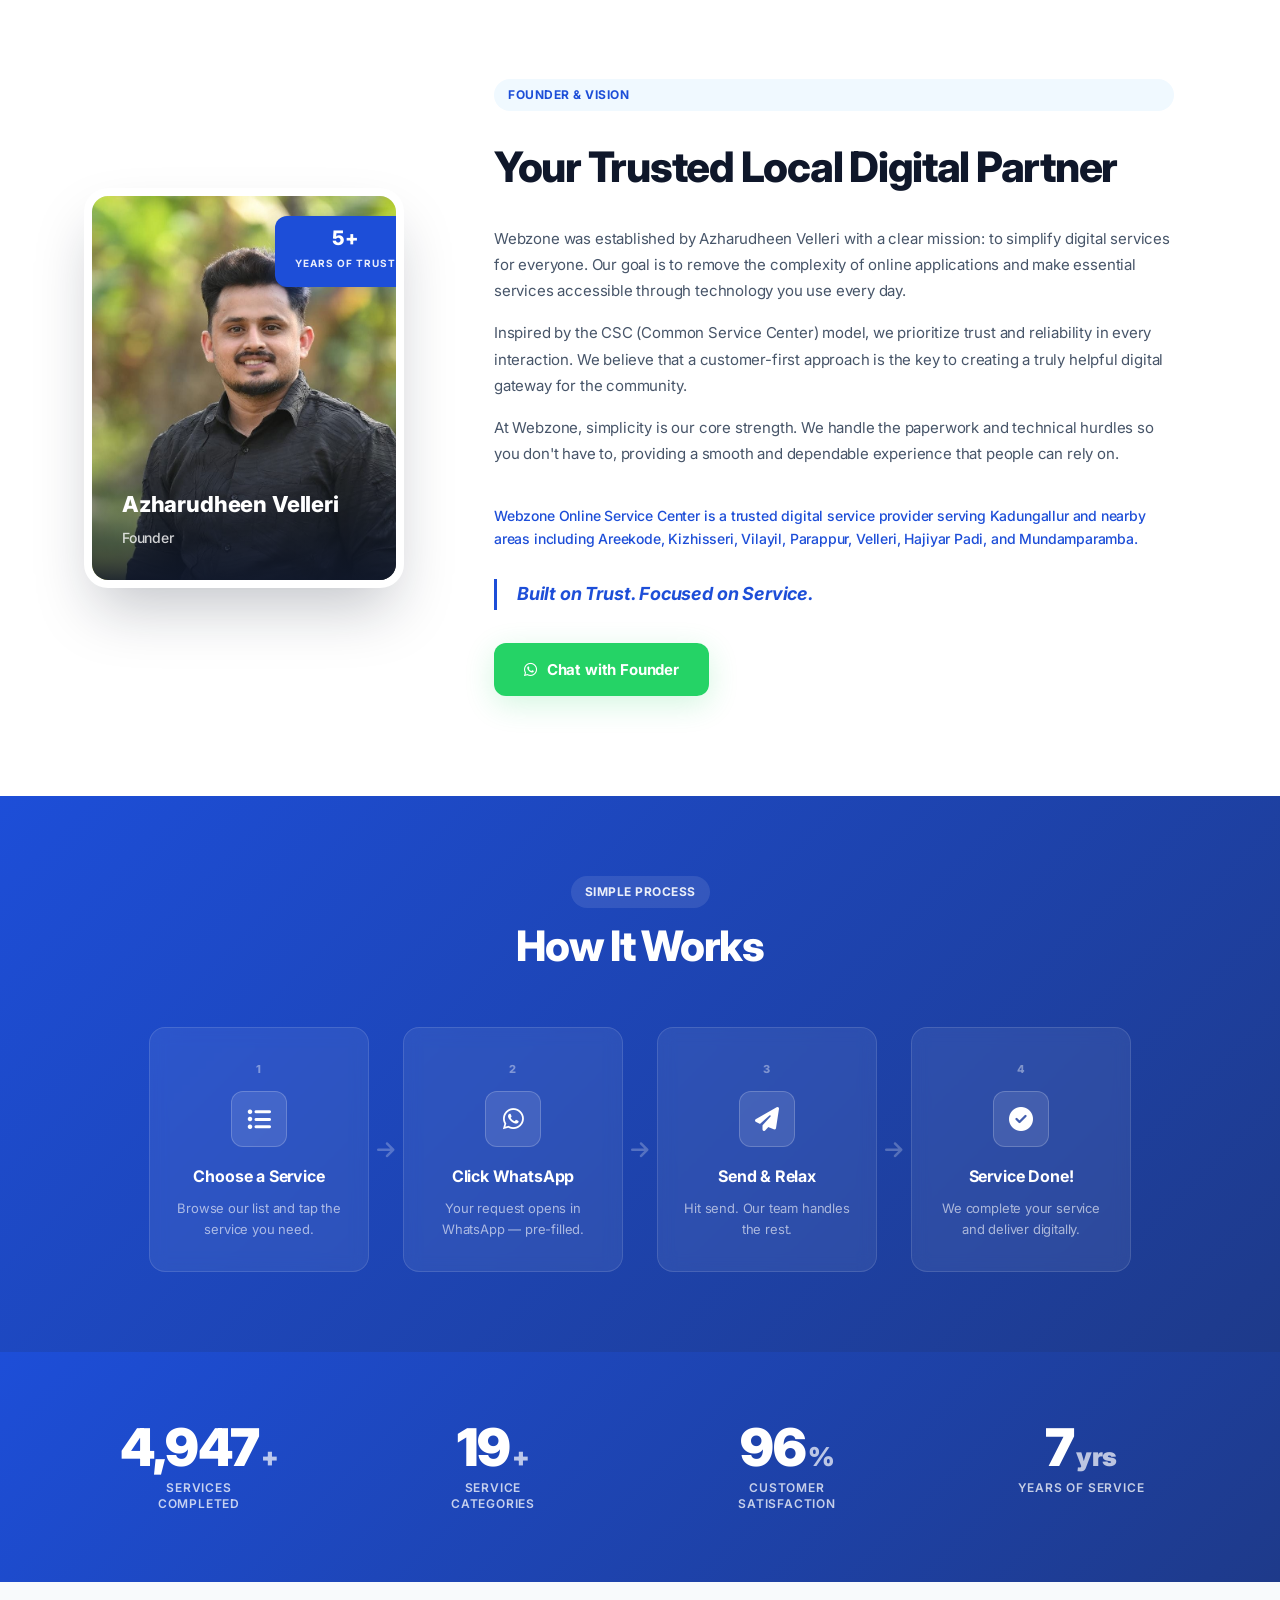
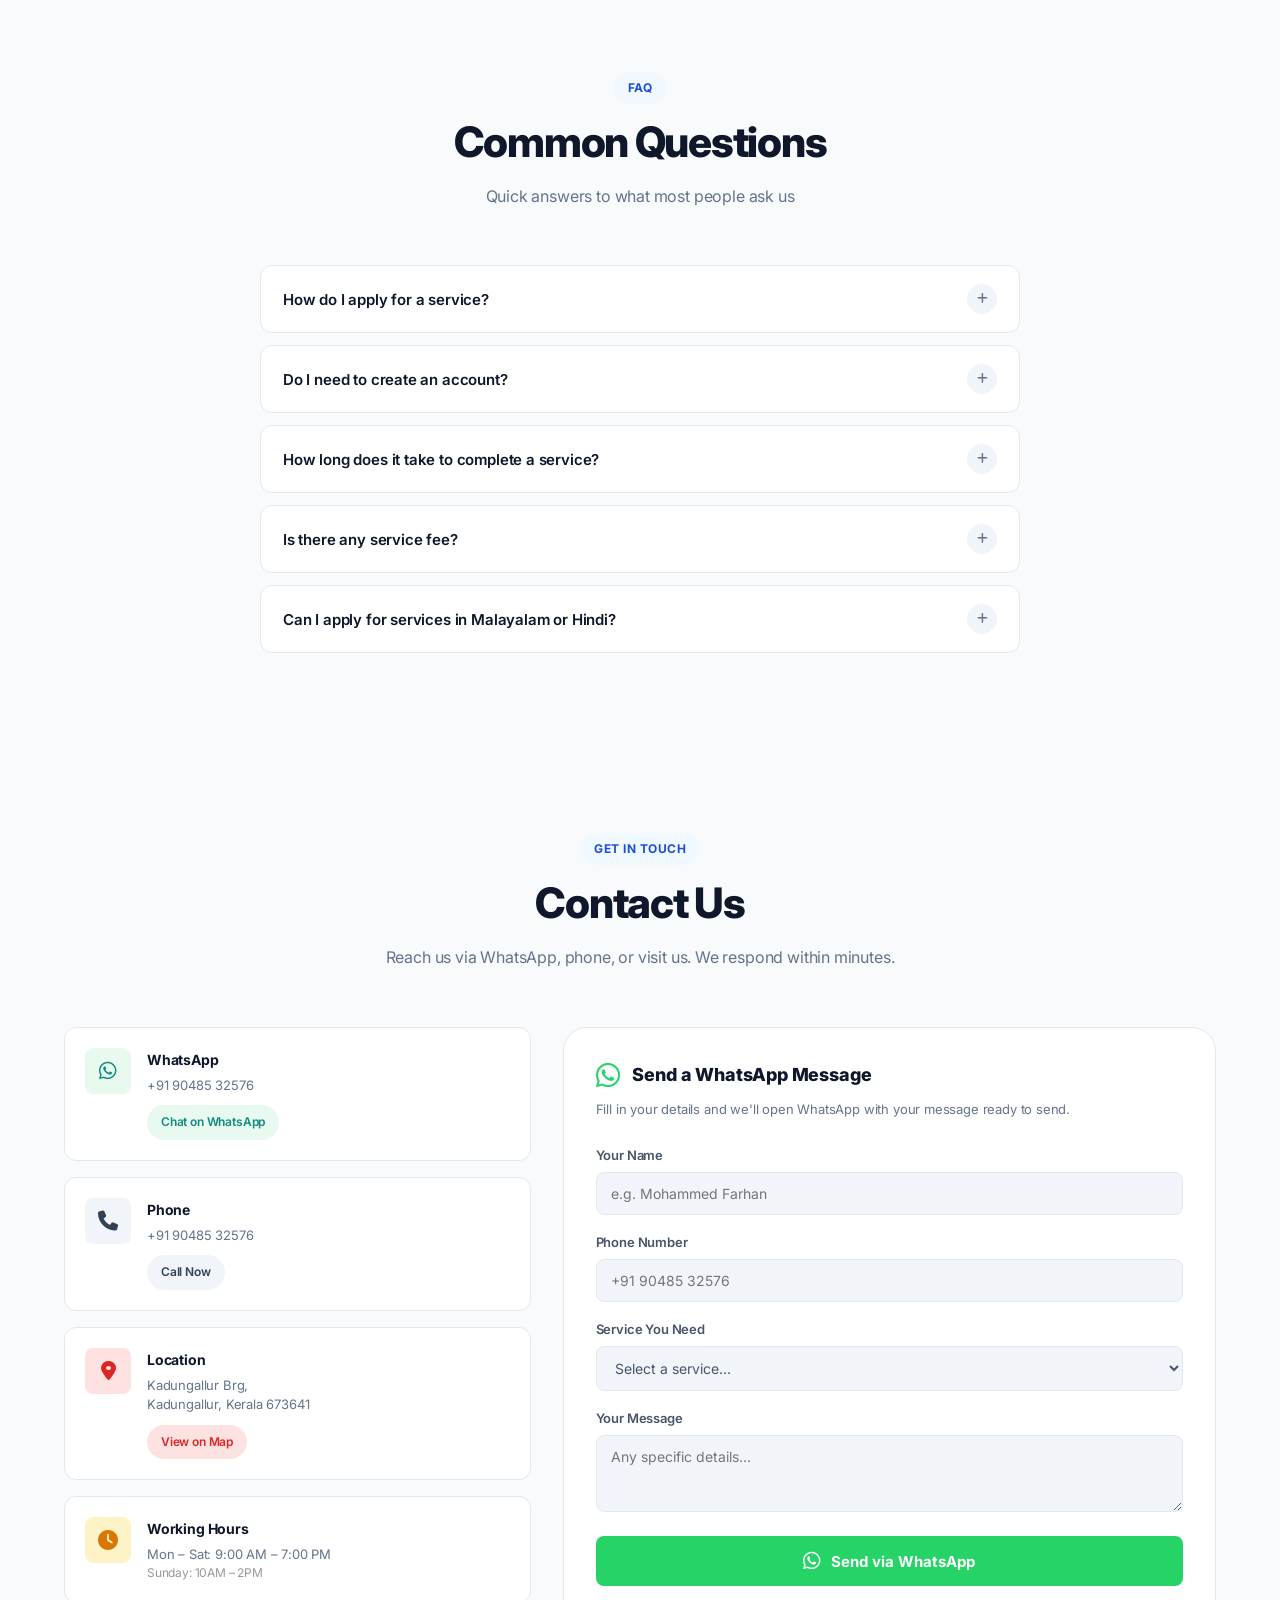
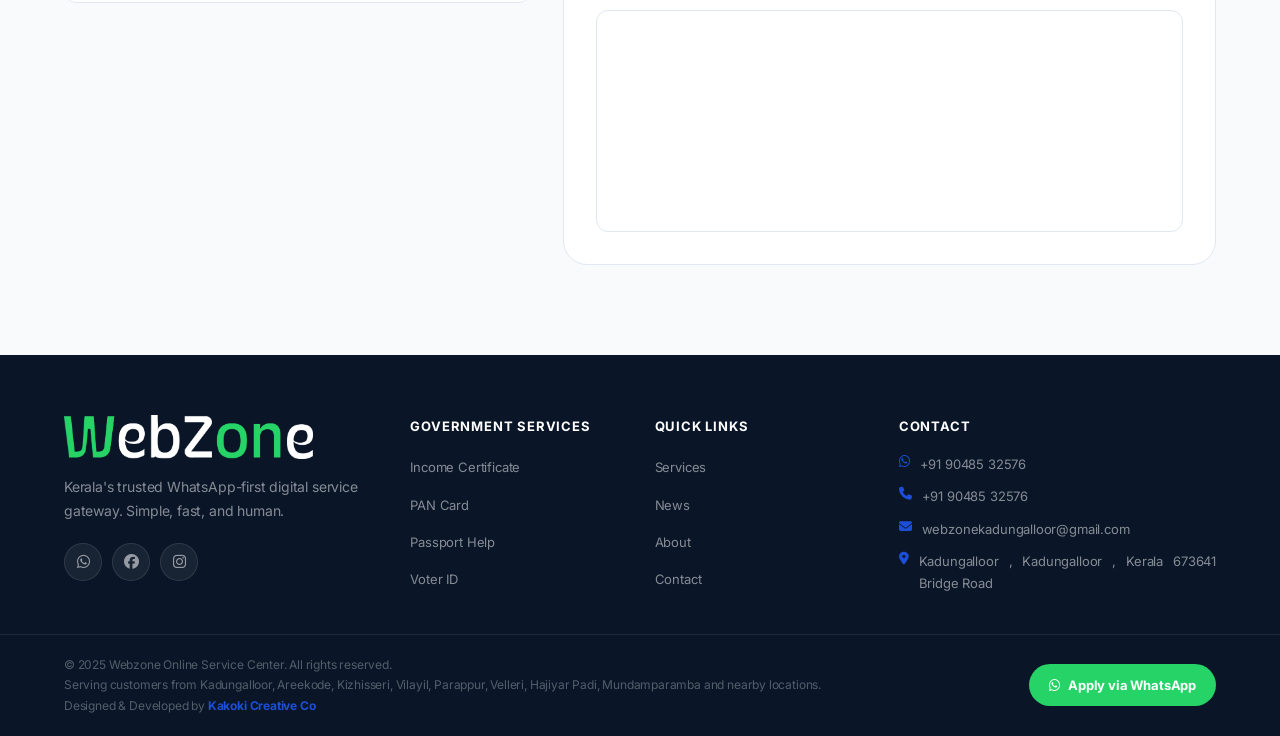
==== commit 7e3eee4d: "final4" ====
--- a/index.html
+++ b/index.html
@@ -4,67 +4,179 @@
 <head>
   <meta charset="UTF-8">
   <meta name="viewport" content="width=device-width, initial-scale=1.0">
+  <meta name="robots" content="index, follow, max-snippet:-1, max-image-preview:large, max-video-preview:-1">
+  <meta name="theme-color" content="#1a73e8">
   <link rel="icon" type="image/png" href="images/favicon.png">
-  <title data-i18n="meta_title">Webzone Online Service Center | Digital Services near Areekode, Kizhisseri &
-    Kadungalloor</title>
+
+  <!-- ===== PRIMARY SEO TAGS ===== -->
+  <title>Webzone Online Service Center | Web Design, Digital Services – Areekode, Kizhisseri, Kadungalloor, Kerala</title>
   <meta name="description"
-    content="Webzone Online Service Center provides PAN card, Aadhaar, passport, and certificate services near Kadungalloor, Areekode, Kizhisseri, Vilayil, and nearby areas. Fast, reliable, and trusted digital services.">
+    content="Webzone is Kerala's trusted digital service center near Areekode, Kizhisseri, Kadungalloor & Malappuram. Get Aadhaar correction, PAN card, passport help, web design, graphic design & more. Walk in or WhatsApp us!">
   <meta name="keywords"
-    content="Webzone, Online Service Center, Areekode, Kadungalloor, Kizhisseri, Vilayil, Parappur, Velleri, Hajiyar Padi, Mundamparamba, PAN card near me, Aadhaar correction, digital services Kerala">
-
-  <!-- Local SEO Structured Data -->
+    content="Webzone, online service center Areekode, web design Areekode, digital services Kerala, Aadhaar correction Kizhisseri, PAN card Kadungalloor, online services Malappuram, graphic design Areekode, certificate services Kerala, Akshaya center alternative Areekode, CSC center near me, web development Malappuram, logo design Kerala, passport help Kizhisseri, income certificate Malappuram, online government services Kerala">
+  <meta name="author" content="Webzone Online Service Center">
+  <link rel="canonical" href="https://www.webzonekgr.in/">
+
+  <!-- ===== OPEN GRAPH (Facebook / WhatsApp Preview) ===== -->
+  <meta property="og:type" content="website">
+  <meta property="og:url" content="https://www.webzonekgr.in/">
+  <meta property="og:site_name" content="Webzone Online Service Center">
+  <meta property="og:title" content="Webzone – Web Design & Digital Services in Areekode, Kerala">
+  <meta property="og:description"
+    content="Trusted digital services near Areekode, Kizhisseri, Kadungalloor & Malappuram — Aadhaar, PAN, Passport, Web Design, Graphic Design & more. WhatsApp us now!">
+  <meta property="og:image" content="https://www.webzonekgr.in/images/webzone_logo.png">
+  <meta property="og:locale" content="en_IN">
+
+  <!-- ===== TWITTER CARD ===== -->
+  <meta name="twitter:card" content="summary_large_image">
+  <meta name="twitter:title" content="Webzone – Digital Services & Web Design, Areekode Kerala">
+  <meta name="twitter:description"
+    content="Webzone: Your trusted online service center in Areekode, Kizhisseri & Malappuram, Kerala. Aadhaar, PAN, Passport, Web Design, Logo Design & more.">
+  <meta name="twitter:image" content="https://www.webzonekgr.in/images/webzone_logo.png">
+
+  <!-- ===== LOCAL BUSINESS SCHEMA (JSON-LD) ===== -->
   <script type="application/ld+json">
   {
     "@context": "https://schema.org",
     "@type": "LocalBusiness",
+    "@id": "https://www.webzonekgr.in/#business",
     "name": "Webzone Online Service Center",
-    "image": "https://webzone.kakokicreative.in/images/logo.png",
-    "@id": "https://webzone.kakokicreative.in",
-    "url": "https://webzone.kakokicreative.in",
+    "alternateName": "Webzone Kadungalloor",
+    "description": "Webzone is a trusted digital service center in Kadungalloor, Kerala, providing Aadhaar correction, PAN card, passport help, web design, graphic design, logo design, and online government services to customers in Areekode, Kizhisseri, Kondotty, Malappuram and surrounding areas.",
+    "url": "https://www.webzonekgr.in",
+    "image": "https://www.webzonekgr.in/images/webzone_logo.png",
+    "logo": "https://www.webzonekgr.in/images/webzone_logo.png",
     "telephone": "+919048532576",
+    "email": "webzonekadungalloor@gmail.com",
     "address": {
       "@type": "PostalAddress",
-      "streetAddress": "Kadungallur Brg",
-      "addressLocality": "Kadungallur",
+      "streetAddress": "Kadungallur Bridge Road",
+      "addressLocality": "Kadungalloor",
       "addressRegion": "Kerala",
       "postalCode": "673641",
       "addressCountry": "IN"
     },
     "geo": {
       "@type": "GeoCoordinates",
-      "latitude": 11.1396, 
+      "latitude": 11.1396,
       "longitude": 76.0142
     },
+    "hasMap": "https://maps.google.com/?q=WebZone+Online+Service+Centre,+Kadungallur,+Kerala",
+    "priceRange": "₹",
+    "currenciesAccepted": "INR",
+    "paymentAccepted": "Cash, UPI",
     "areaServed": [
-      "Kadungallur", "Areekode", "Kizhisseri", "Vilayil", "Parappur", "Velleri", "Hajiyar Padi", "Mundamparamba"
+      {"@type": "City", "name": "Areekode"},
+      {"@type": "City", "name": "Kizhisseri"},
+      {"@type": "City", "name": "Kadungalloor"},
+      {"@type": "City", "name": "Kondotty"},
+      {"@type": "City", "name": "Malappuram"},
+      {"@type": "City", "name": "Vilayil"},
+      {"@type": "City", "name": "Parappur"},
+      {"@type": "City", "name": "Mundamparamba"}
     ],
+    "hasOfferCatalog": {
+      "@type": "OfferCatalog",
+      "name": "Digital Services",
+      "itemListElement": [
+        {"@type": "Offer", "itemOffered": {"@type": "Service", "name": "Aadhaar Card Correction"}},
+        {"@type": "Offer", "itemOffered": {"@type": "Service", "name": "PAN Card Application"}},
+        {"@type": "Offer", "itemOffered": {"@type": "Service", "name": "Passport Application Help"}},
+        {"@type": "Offer", "itemOffered": {"@type": "Service", "name": "Income Certificate"}},
+        {"@type": "Offer", "itemOffered": {"@type": "Service", "name": "Voter ID Services"}},
+        {"@type": "Offer", "itemOffered": {"@type": "Service", "name": "Web Design"}},
+        {"@type": "Offer", "itemOffered": {"@type": "Service", "name": "Web Development"}},
+        {"@type": "Offer", "itemOffered": {"@type": "Service", "name": "Graphic Design"}},
+        {"@type": "Offer", "itemOffered": {"@type": "Service", "name": "Logo Design"}}
+      ]
+    },
     "openingHoursSpecification": {
       "@type": "OpeningHoursSpecification",
-      "dayOfWeek": [
-        "Monday", "Tuesday", "Wednesday", "Thursday", "Friday", "Saturday"
-      ],
+      "dayOfWeek": ["Monday","Tuesday","Wednesday","Thursday","Friday","Saturday"],
       "opens": "09:00",
-      "closes": "19:00"
+      "closes": "20:00"
+    },
+    "sameAs": [
+      "https://wa.me/919048532576",
+      "https://www.facebook.com/webzonekadungalloor",
+      "https://www.instagram.com/webzonekgr"
+    ]
+  }
+  </script>
+
+  <!-- ===== WEBSITE SCHEMA ===== -->
+  <script type="application/ld+json">
+  {
+    "@context": "https://schema.org",
+    "@type": "WebSite",
+    "@id": "https://www.webzonekgr.in/#website",
+    "url": "https://www.webzonekgr.in",
+    "name": "Webzone Online Service Center",
+    "description": "Kerala's trusted WhatsApp-first digital service and web design center in Areekode, Kizhisseri, Kadungalloor and Malappuram.",
+    "potentialAction": {
+      "@type": "SearchAction",
+      "target": "https://www.webzonekgr.in/#services?q={search_term_string}",
+      "query-input": "required name=search_term_string"
     }
   }
   </script>
-  <meta property="og:title" content="Webzone Online Service Center">
-  <meta property="og:description"
-    content="Fast, simple digital services via WhatsApp. No login. No confusion. Just done.">
-  <meta property="og:type" content="website">
-  <meta property="og:url" content="https://www.webzonekgr.in">
-  <link rel="canonical" href="https://www.webzonekgr.in">
-  <link rel="stylesheet" href="css/style.css">
+
+  <!-- ===== FAQ SCHEMA ===== -->
+  <script type="application/ld+json">
+  {
+    "@context": "https://schema.org",
+    "@type": "FAQPage",
+    "mainEntity": [
+      {
+        "@type": "Question",
+        "name": "What services does Webzone offer in Areekode?",
+        "acceptedAnswer": {
+          "@type": "Answer",
+          "text": "Webzone offers Aadhaar correction, PAN card, passport application, income certificate, voter ID services, web design, graphic design, logo design, and more in and around Areekode, Kizhisseri, Kadungalloor and Malappuram."
+        }
+      },
+      {
+        "@type": "Question",
+        "name": "Is Webzone an alternative to Akshaya center?",
+        "acceptedAnswer": {
+          "@type": "Answer",
+          "text": "Yes. Webzone provides all the digital and government services similar to Akshaya centers, plus professional web design, graphic design, and extended working hours — making it a complete private alternative to Akshaya in the Malappuram district."
+        }
+      },
+      {
+        "@type": "Question",
+        "name": "How can I apply for a service at Webzone?",
+        "acceptedAnswer": {
+          "@type": "Answer",
+          "text": "You can walk into our center at Kadungalloor or simply WhatsApp us on +91 90485 32576. We'll guide you through the entire process quickly and easily."
+        }
+      },
+      {
+        "@type": "Question",
+        "name": "Does Webzone offer web design services in Malappuram?",
+        "acceptedAnswer": {
+          "@type": "Answer",
+          "text": "Yes, Webzone provides professional web design and web development services to businesses in Malappuram, Areekode, Kizhisseri, Kondotty and nearby areas."
+        }
+      }
+    ]
+  }
+  </script>
+
+  <!-- ===== PERFORMANCE & FONTS ===== -->
+  <link rel="preconnect" href="https://fonts.googleapis.com">
+  <link rel="preconnect" href="https://fonts.gstatic.com" crossorigin>
+  <link rel="preconnect" href="https://cdnjs.cloudflare.com">
+  <link
+    href="https://fonts.googleapis.com/css2?family=Inter:wght@300;400;500;600;700;800;900&family=Noto+Sans+Malayalam:wght@400;500;600;700&family=Noto+Sans+Devanagari:wght@400;500;600;700&display=swap"
+    rel="stylesheet">
   <link rel="stylesheet" href="https://cdnjs.cloudflare.com/ajax/libs/font-awesome/6.4.2/css/all.min.css"
     integrity="sha512-z3gLpd7yknf1YoNbCzqRKc4qyor8gaKU1qmn+CShxbuBusANI9QpRohGBreCFkKxLhei6S9CQXFEbbKuqLg0DA=="
     crossorigin="anonymous" referrerpolicy="no-referrer" />
-  <link rel="preconnect" href="https://fonts.googleapis.com">
-  <link
-    href="https://fonts.googleapis.com/css2?family=Inter:wght@300;400;500;600;700;800;900&family=Noto+Sans+Malayalam:wght@400;500;600;700&family=Noto+Sans+Devanagari:wght@400;500;600;700&display=swap"
-    rel="stylesheet">
+  <link rel="stylesheet" href="css/style.css">
 </head>
 
-<body>
+<body itemscope itemtype="https://schema.org/WebPage">
 
   <!-- Skip to main content (Accessibility / Gov standard) -->
   <a href="#services" class="skip-link">Skip to Main Content</a>
@@ -148,11 +260,13 @@
           </div>
 
           <!-- Notifications -->
-          <button onclick="openNewsListModal()" aria-label="Notifications" style="background:var(--bg-soft); border:none; color:var(--text-main); font-size:18px; cursor:pointer; position:relative; width:44px; height:44px; border-radius:12px; display:flex; align-items:center; justify-content:center; transition:var(--transition); margin-right:8px;">
+          <button onclick="openNewsListModal()" aria-label="Notifications"
+            style="background:var(--bg-soft); border:none; color:var(--text-main); font-size:18px; cursor:pointer; position:relative; width:44px; height:44px; border-radius:12px; display:flex; align-items:center; justify-content:center; transition:var(--transition); margin-right:8px;">
             <i class="fa-solid fa-bell"></i>
-            <span style="position:absolute; top:8px; right:10px; width:10px; height:10px; background:var(--wa-green); border-radius:50%; border:2px solid #fff;"></span>
+            <span
+              style="position:absolute; top:8px; right:10px; width:10px; height:10px; background:var(--wa-green); border-radius:50%; border:2px solid #fff;"></span>
           </button>
-          
+
           <!-- WhatsApp CTA -->
           <a href="https://wa.me/919048532576" target="_blank" rel="noopener" class="btn-whatsapp-nav"
             aria-label="Contact on WhatsApp">
@@ -163,11 +277,13 @@
 
         <!-- Mobile Header Actions -->
         <div class="mobile-header-actions">
-          <button onclick="openNewsListModal()" aria-label="Notifications" style="background:transparent; border:none; color:var(--text-main); font-size:19px; cursor:pointer; position:relative; display:flex; align-items:center; justify-content:center; padding:0 6px;">
+          <button onclick="openNewsListModal()" aria-label="Notifications"
+            style="background:transparent; border:none; color:var(--text-main); font-size:19px; cursor:pointer; position:relative; display:flex; align-items:center; justify-content:center; padding:0 6px;">
             <i class="fa-solid fa-bell"></i>
-            <span style="position:absolute; top:2px; right:4px; width:8px; height:8px; background:var(--wa-green); border-radius:50%; border:2px solid #fff;"></span>
+            <span
+              style="position:absolute; top:2px; right:4px; width:8px; height:8px; background:var(--wa-green); border-radius:50%; border:2px solid #fff;"></span>
           </button>
-          
+
           <button class="mobile-lang-btn" id="mobileLangBtn" aria-label="Switch language">
             <i class="fa-solid fa-globe" aria-hidden="true"></i>
             <span class="curr-lang-code">EN</span>
@@ -264,7 +380,15 @@
 
   <!-- ===== ENHANCED HERO SLIDER ===== -->
 
-  <section class="hero-section" id="home">
+  <!-- Hidden SEO local keyword block for search crawlers -->
+  <p style="position:absolute;width:1px;height:1px;overflow:hidden;clip:rect(0,0,0,0);white-space:nowrap;" aria-hidden="true">
+    Webzone Online Service Center — digital services in Areekode, Kizhisseri, Kadungalloor, Kondotty, Malappuram, Kerala.
+    Web design Areekode, web development Malappuram, graphic design Kerala, logo design Areekode, online services Kizhisseri,
+    Aadhaar correction center near me, PAN card Kadungalloor, passport help Malappuram, income certificate Areekode,
+    Akshaya center alternative Areekode, CSC center Malappuram, private online service center Kerala.
+  </p>
+
+  <section class="hero-section" id="home" aria-label="Welcome to Webzone">
     <div class="hero-slider-wrap">
       <div class="hero-slider" id="heroSlider">
         <!-- Slide 1 -->
@@ -390,7 +514,7 @@
   </section>
 
   <!-- ===== SERVICES SECTION ===== -->
-  <section class="section" id="services">
+  <section class="section" id="services" aria-label="Our Digital Services">
     <div class="container">
       <!-- Section Header -->
       <div class="section-header">
@@ -441,7 +565,7 @@
   </section>
 
   <!-- ===== ABOUT / FOUNDER ===== -->
-  <section class="section about-section" id="about">
+  <section class="section about-section" id="about" aria-label="About Webzone">
     <div class="container">
       <div class="about-grid">
         <!-- Left: Photo Card -->
@@ -567,7 +691,7 @@
   </section>
 
   <!-- ===== FAQ SECTION ===== -->
-  <section class="section faq-section" id="faq">
+  <section class="section faq-section" id="faq" aria-label="Frequently Asked Questions">
     <div class="container">
       <div class="section-header">
         <div class="section-badge" data-i18n="faq_badge">FAQ</div>
@@ -581,7 +705,7 @@
   </section>
 
   <!-- ===== CONTACT SECTION ===== -->
-  <section class="section contact-section" id="contact">
+  <section class="section contact-section" id="contact" aria-label="Contact Webzone">
     <div class="container">
       <div class="section-header">
         <div class="section-badge" data-i18n="con_badge">Get In Touch</div>
@@ -683,7 +807,8 @@
   </section>
 
   <!-- ===== FOOTER ===== -->
-  <footer class="footer" id="footer">
+  <footer class="footer" id="footer" itemscope itemtype="https://schema.org/LocalBusiness"
+    aria-label="Webzone site footer">
     <div class="footer-top">
       <div class="container footer-top-inner">
         <!-- Brand -->
@@ -691,9 +816,11 @@
           <div class="footer-brand">
             <img src="images/webzone_logo_light.png" alt="Webzone Logo" class="brand-img-logo">
           </div>
-          <p class="footer-tagline" data-i18n="footer_tagline">Kerala's trusted WhatsApp-first digital service gateway. Simple, fast, and human.</p>
+          <p class="footer-tagline" data-i18n="footer_tagline">Kerala's trusted WhatsApp-first digital service gateway.
+            Simple, fast, and human.</p>
           <div class="footer-social">
-            <a href="https://wa.me/919048532576" target="_blank" aria-label="WhatsApp"><i class="fa-brands fa-whatsapp"></i></a>
+            <a href="https://wa.me/919048532576" target="_blank" aria-label="WhatsApp"><i
+                class="fa-brands fa-whatsapp"></i></a>
             <a href="#" aria-label="Facebook"><i class="fa-brands fa-facebook"></i></a>
             <a href="#" aria-label="Instagram"><i class="fa-brands fa-instagram"></i></a>
           </div>
@@ -724,18 +851,27 @@
         <!-- Contact Info -->
         <div class="footer-col footer-contact-col">
           <h4 data-i18n="footer_contact">Contact</h4>
-          <ul class="footer-contact-list">
-            <li><i class="fa-brands fa-whatsapp"></i> +91 90485 32576</li>
-            <li><i class="fa-solid fa-phone"></i> +91 90485 32576</li>
-            <li><i class="fa-solid fa-envelope"></i> hello@webzone.in</li>
-            <li><i class="fa-solid fa-location-dot"></i> Kadungallur, Kerala</li>
-          </ul>
+          <address itemscope itemtype="https://schema.org/PostalAddress" style="font-style:normal;">
+            <ul class="footer-contact-list">
+              <li><i class="fa-brands fa-whatsapp"></i>
+                <a href="https://wa.me/919048532576" itemprop="telephone" rel="noopener">+91 90485 32576</a></li>
+              <li><i class="fa-solid fa-phone"></i>
+                <a href="tel:+919048532576" itemprop="telephone">+91 90485 32576</a></li>
+              <li><i class="fa-solid fa-envelope"></i>
+                <a href="mailto:webzonekadungalloor@gmail.com" itemprop="email">webzonekadungalloor@gmail.com</a></li>
+              <li><i class="fa-solid fa-location-dot"></i>
+                <span itemprop="streetAddress">Kadungalloor Bridge Road</span>,
+                <span itemprop="addressLocality">Kadungalloor</span>,
+                <span itemprop="addressRegion">Kerala</span>
+                <span itemprop="postalCode">673641</span></li>
+            </ul>
+          </address>
         </div>
       </div>
     </div>
     <div class="footer-bottom">
       <div class="container footer-bottom-inner">
-        <p data-i18n="footer_copy">© 2025 Webzone Online Service Center. All rights reserved.</p>
+        <p data-i18n="footer_copy">© 2026 Webzone Online Service Center. All rights reserved. | Serving Areekode · Kizhisseri · Kadungalloor · Malappuram · Kerala</p>
         <div class="footer-wa-btn-wrap">
           <a href="https://wa.me/919048532576?text=Hello%20Webzone%2C%20I%20need%20a%20service" target="_blank"
             class="footer-wa-btn">
@@ -757,7 +893,8 @@
   <!-- ===== NEWS LIST MODAL ===== -->
   <div class="wa-modal-overlay" id="newsListModal">
     <div class="wa-modal" style="max-height: 90vh; overflow-y: auto; max-width: 600px; padding: 0;">
-      <div class="wa-modal-head" style="position: sticky; top: 0; z-index: 10; background: #fff; border-bottom: 1px solid var(--border); padding: 20px;">
+      <div class="wa-modal-head"
+        style="position: sticky; top: 0; z-index: 10; background: #fff; border-bottom: 1px solid var(--border); padding: 20px;">
         <div class="wa-modal-icon" style="background: var(--primary);"><i class="fa-solid fa-bell"></i></div>
         <div>
           <h3 data-i18n="news_title">News & Events</h3>
@@ -766,7 +903,8 @@
         <button class="wa-modal-close" onclick="closeNewsListModal()"><i class="fa-solid fa-xmark"></i></button>
       </div>
       <div class="wa-modal-body" style="padding: 24px;">
-        <div class="news-grid" id="modalNewsGrid" style="display: grid; grid-template-columns: 1fr; gap: 20px; align-items: start;">
+        <div class="news-grid" id="modalNewsGrid"
+          style="display: grid; grid-template-columns: 1fr; gap: 20px; align-items: start;">
           <div class="news-loading" style="text-align: center; padding: 40px; color: var(--text-muted);">
             <div class="spinner" style="margin: 0 auto 10px;"></div>
             <p data-i18n="news_loading">Fetching latest news...</p>
@@ -812,9 +950,13 @@
         <button class="wa-modal-close" id="newsModalClose"><i class="fa-solid fa-xmark"></i></button>
       </div>
       <div class="wa-modal-body" style="padding-top: 10px;">
-        <div id="newsModalImgContainer" style="width: 100%; height: 200px; border-radius: 8px; overflow: hidden; margin-bottom: 16px; display: none; position: relative; cursor: pointer;" onclick="openLightbox(document.getElementById('newsModalImg').src)">
-          <img id="newsModalImg" src="" style="width: 100%; height: 100%; object-fit: cover; transition: transform 0.3s ease;">
-          <div style="position: absolute; bottom: 10px; right: 10px; background: rgba(0,0,0,0.6); color: white; padding: 6px 12px; border-radius: 6px; font-size: 13px; font-weight: 600; pointer-events: none;">
+        <div id="newsModalImgContainer"
+          style="width: 100%; height: 200px; border-radius: 8px; overflow: hidden; margin-bottom: 16px; display: none; position: relative; cursor: pointer;"
+          onclick="openLightbox(document.getElementById('newsModalImg').src)">
+          <img id="newsModalImg" src=""
+            style="width: 100%; height: 100%; object-fit: cover; transition: transform 0.3s ease;">
+          <div
+            style="position: absolute; bottom: 10px; right: 10px; background: rgba(0,0,0,0.6); color: white; padding: 6px 12px; border-radius: 6px; font-size: 13px; font-weight: 600; pointer-events: none;">
             <i class="fa-solid fa-expand" style="margin-right: 5px;"></i> Full View
           </div>
         </div>
@@ -831,11 +973,14 @@
 
   <!-- ===== IMAGE LIGHTBOX ===== -->
   <div class="wa-modal-overlay" id="imageLightbox" style="z-index: 2000; background: rgba(0,0,0,0.9); padding: 20px;">
-    <button onclick="closeLightbox()" style="position: absolute; top: 20px; right: 20px; background: white; color: black; border: none; width: 40px; height: 40px; border-radius: 50%; font-size: 20px; cursor: pointer; z-index: 2001; display:flex; align-items:center; justify-content:center;">
+    <button onclick="closeLightbox()"
+      style="position: absolute; top: 20px; right: 20px; background: white; color: black; border: none; width: 40px; height: 40px; border-radius: 50%; font-size: 20px; cursor: pointer; z-index: 2001; display:flex; align-items:center; justify-content:center;">
       <i class="fa-solid fa-xmark"></i>
     </button>
-    <div style="width: 100%; height: 100%; display: flex; align-items: center; justify-content: center;" onclick="closeLightbox()">
-      <img id="lightboxImg" src="" style="max-width: 100%; max-height: 90vh; object-fit: contain; border-radius: 8px; box-shadow: 0 10px 40px rgba(0,0,0,0.3);">
+    <div style="width: 100%; height: 100%; display: flex; align-items: center; justify-content: center;"
+      onclick="closeLightbox()">
+      <img id="lightboxImg" src=""
+        style="max-width: 100%; max-height: 90vh; object-fit: contain; border-radius: 8px; box-shadow: 0 10px 40px rgba(0,0,0,0.3);">
     </div>
   </div>
 
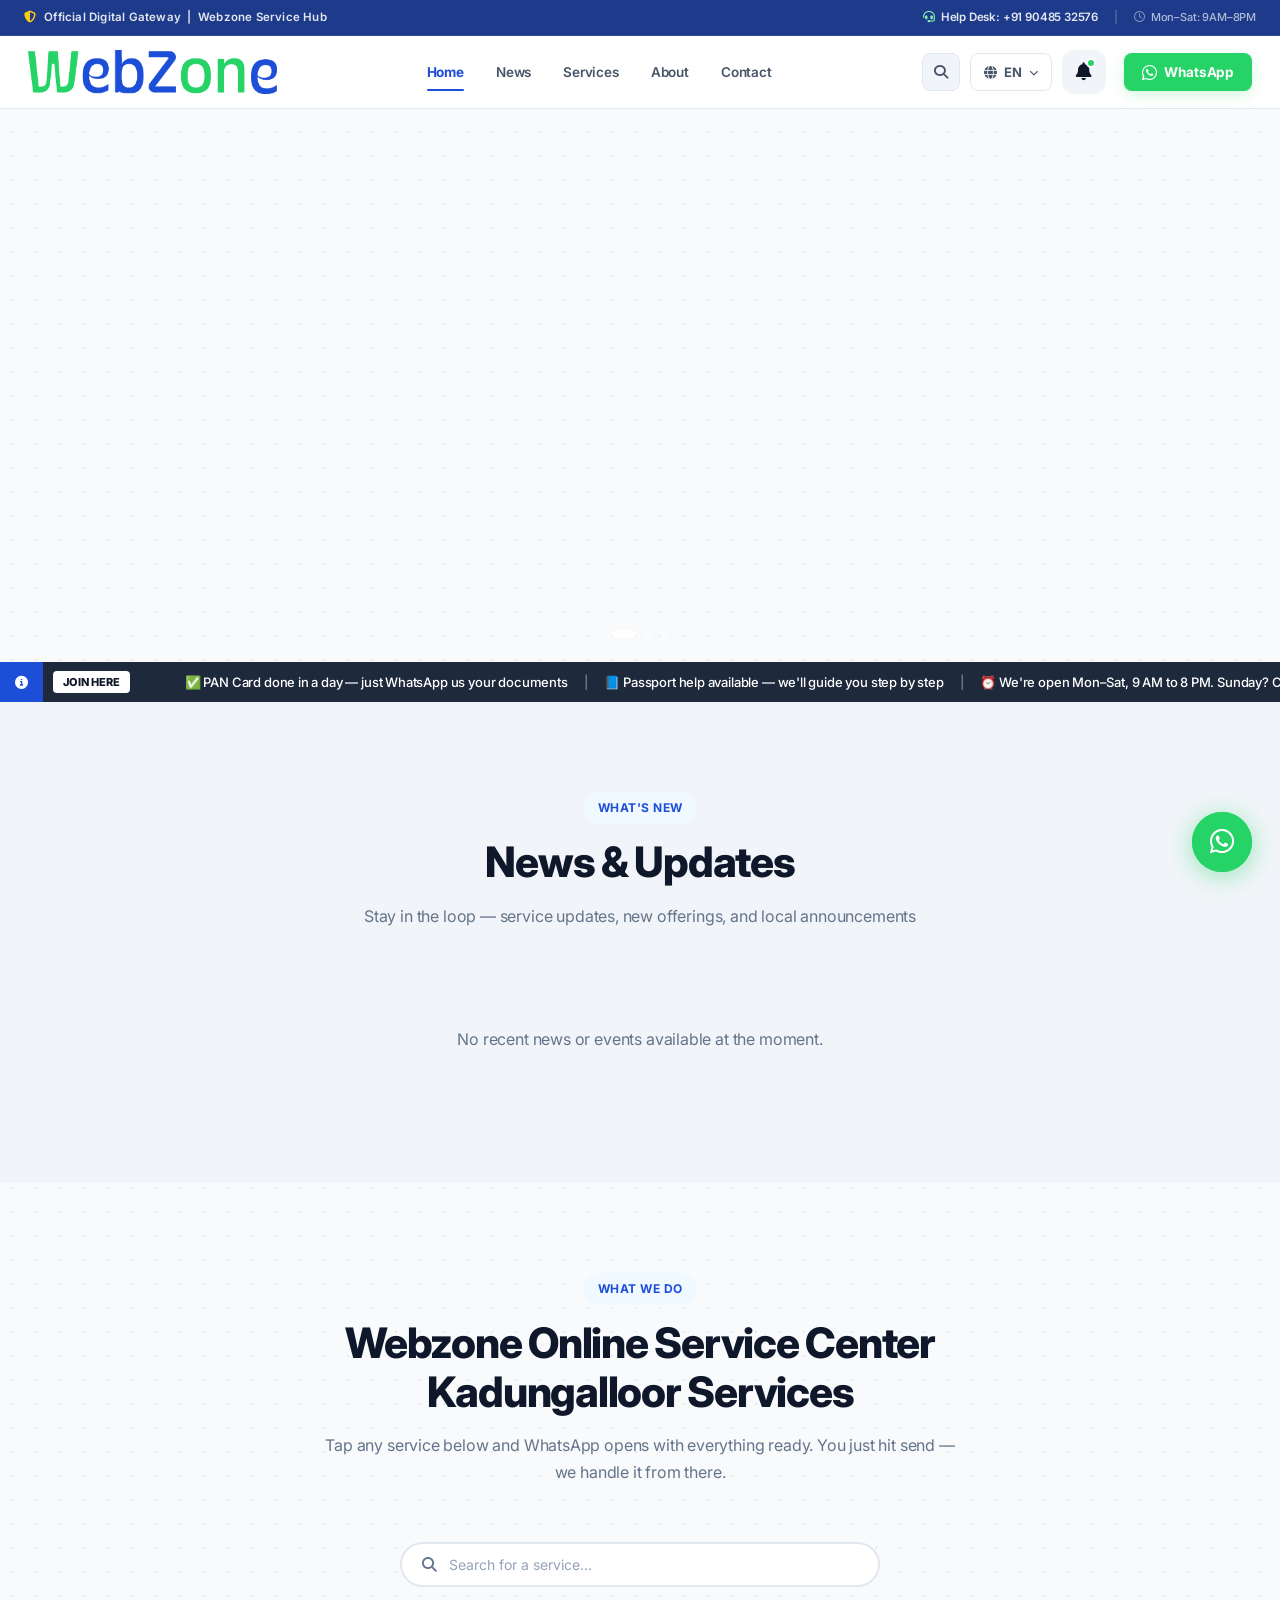
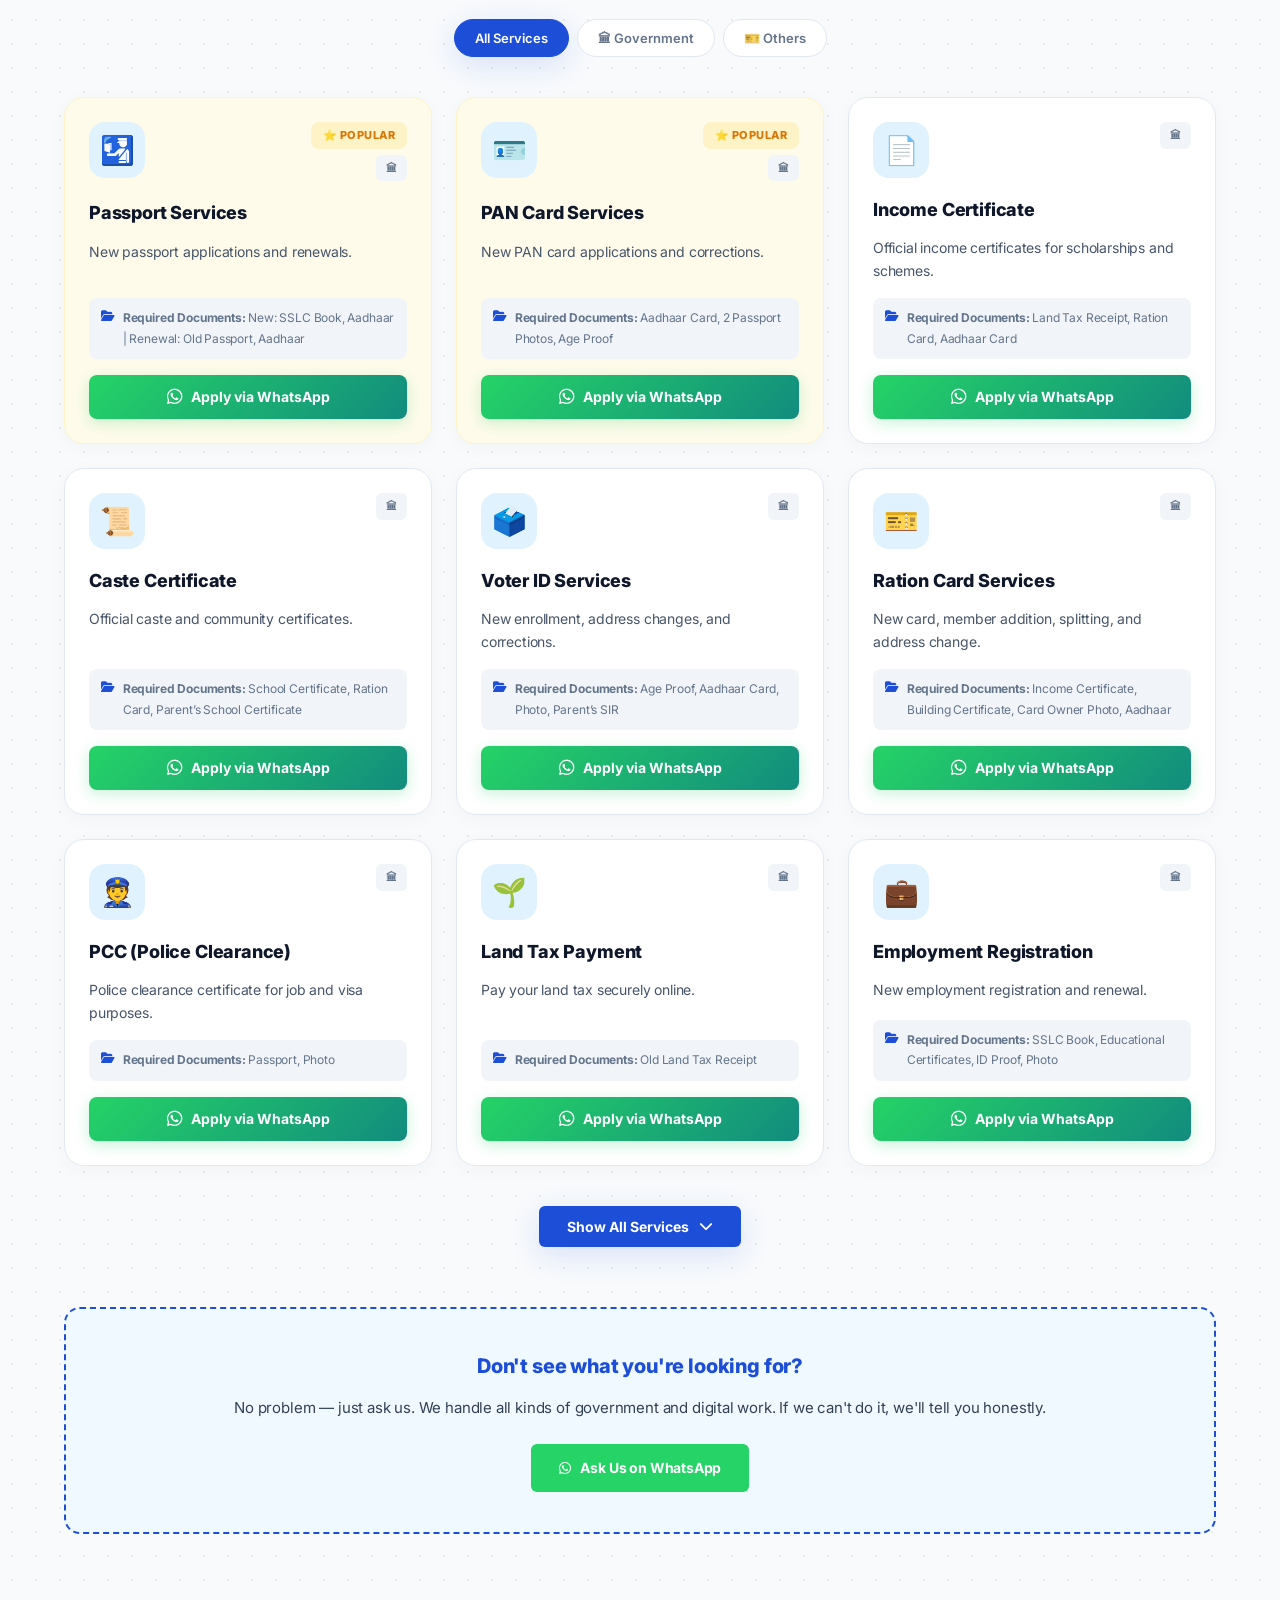
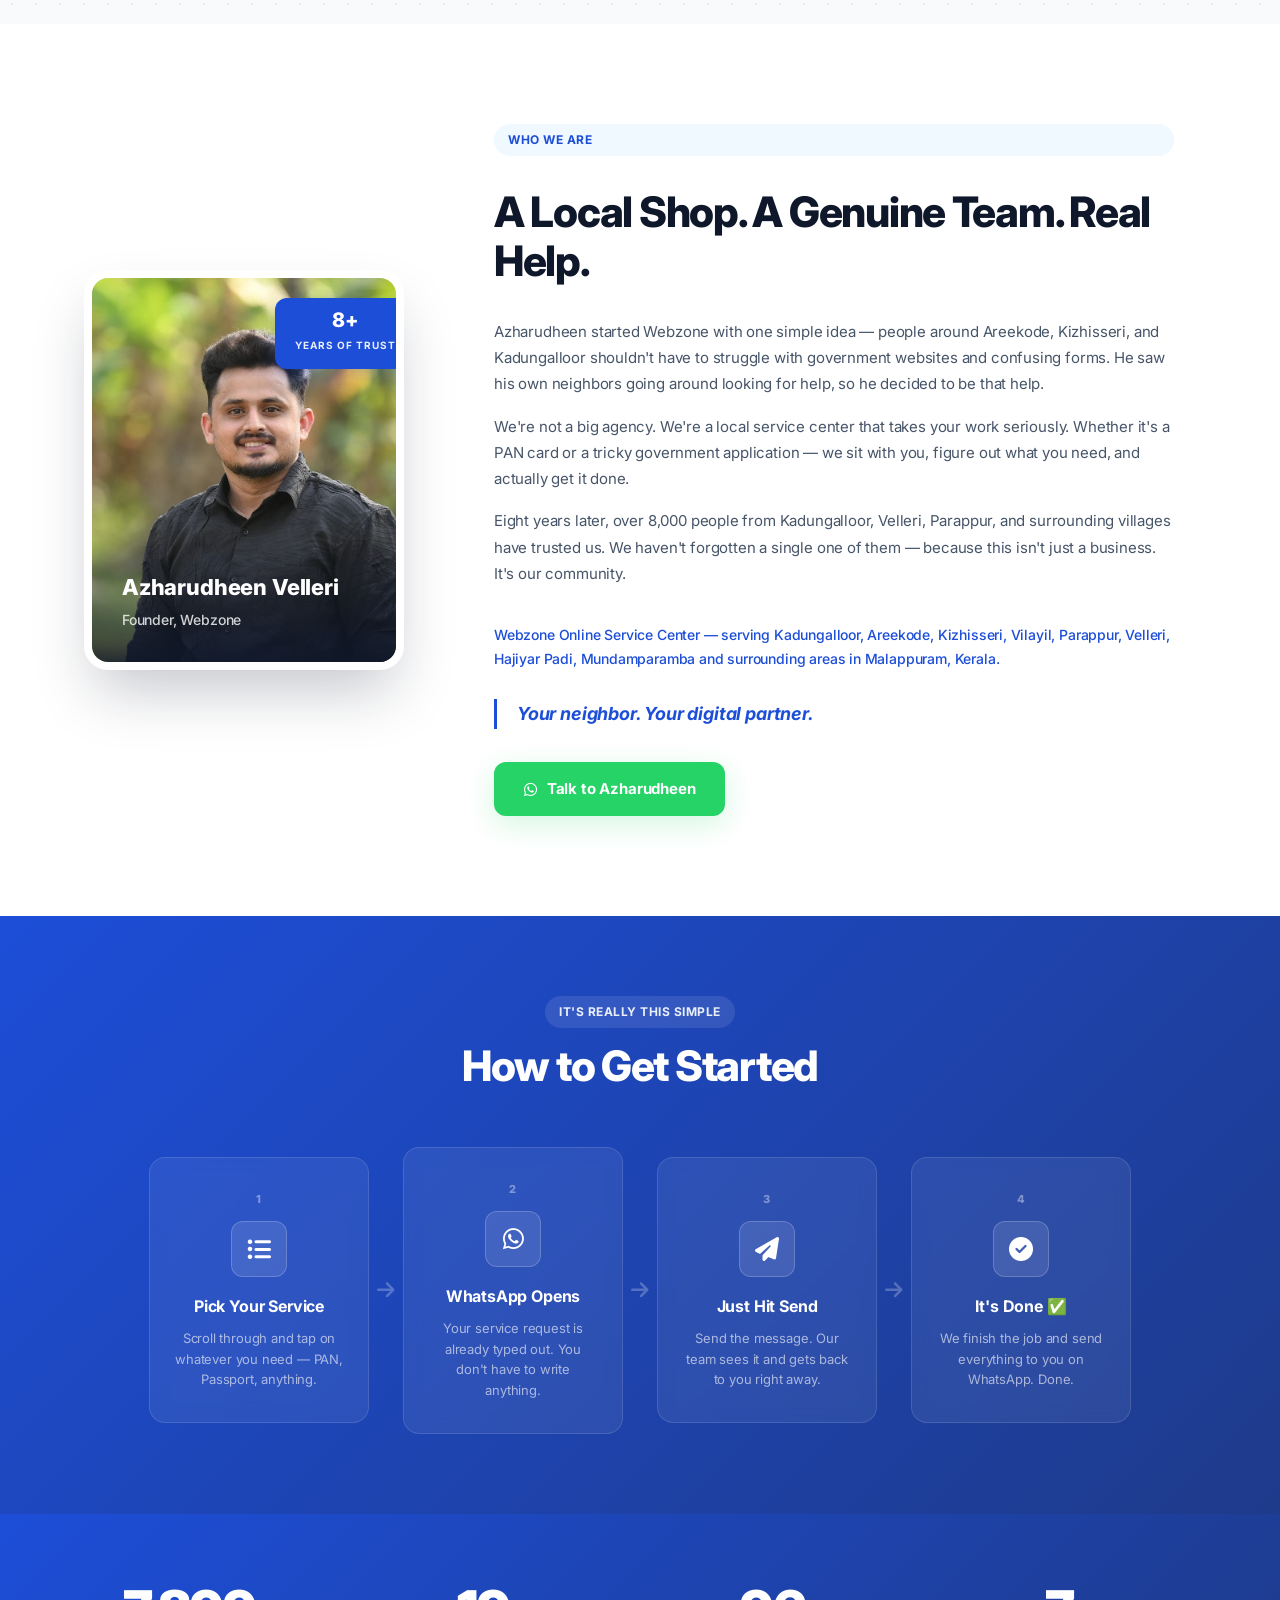
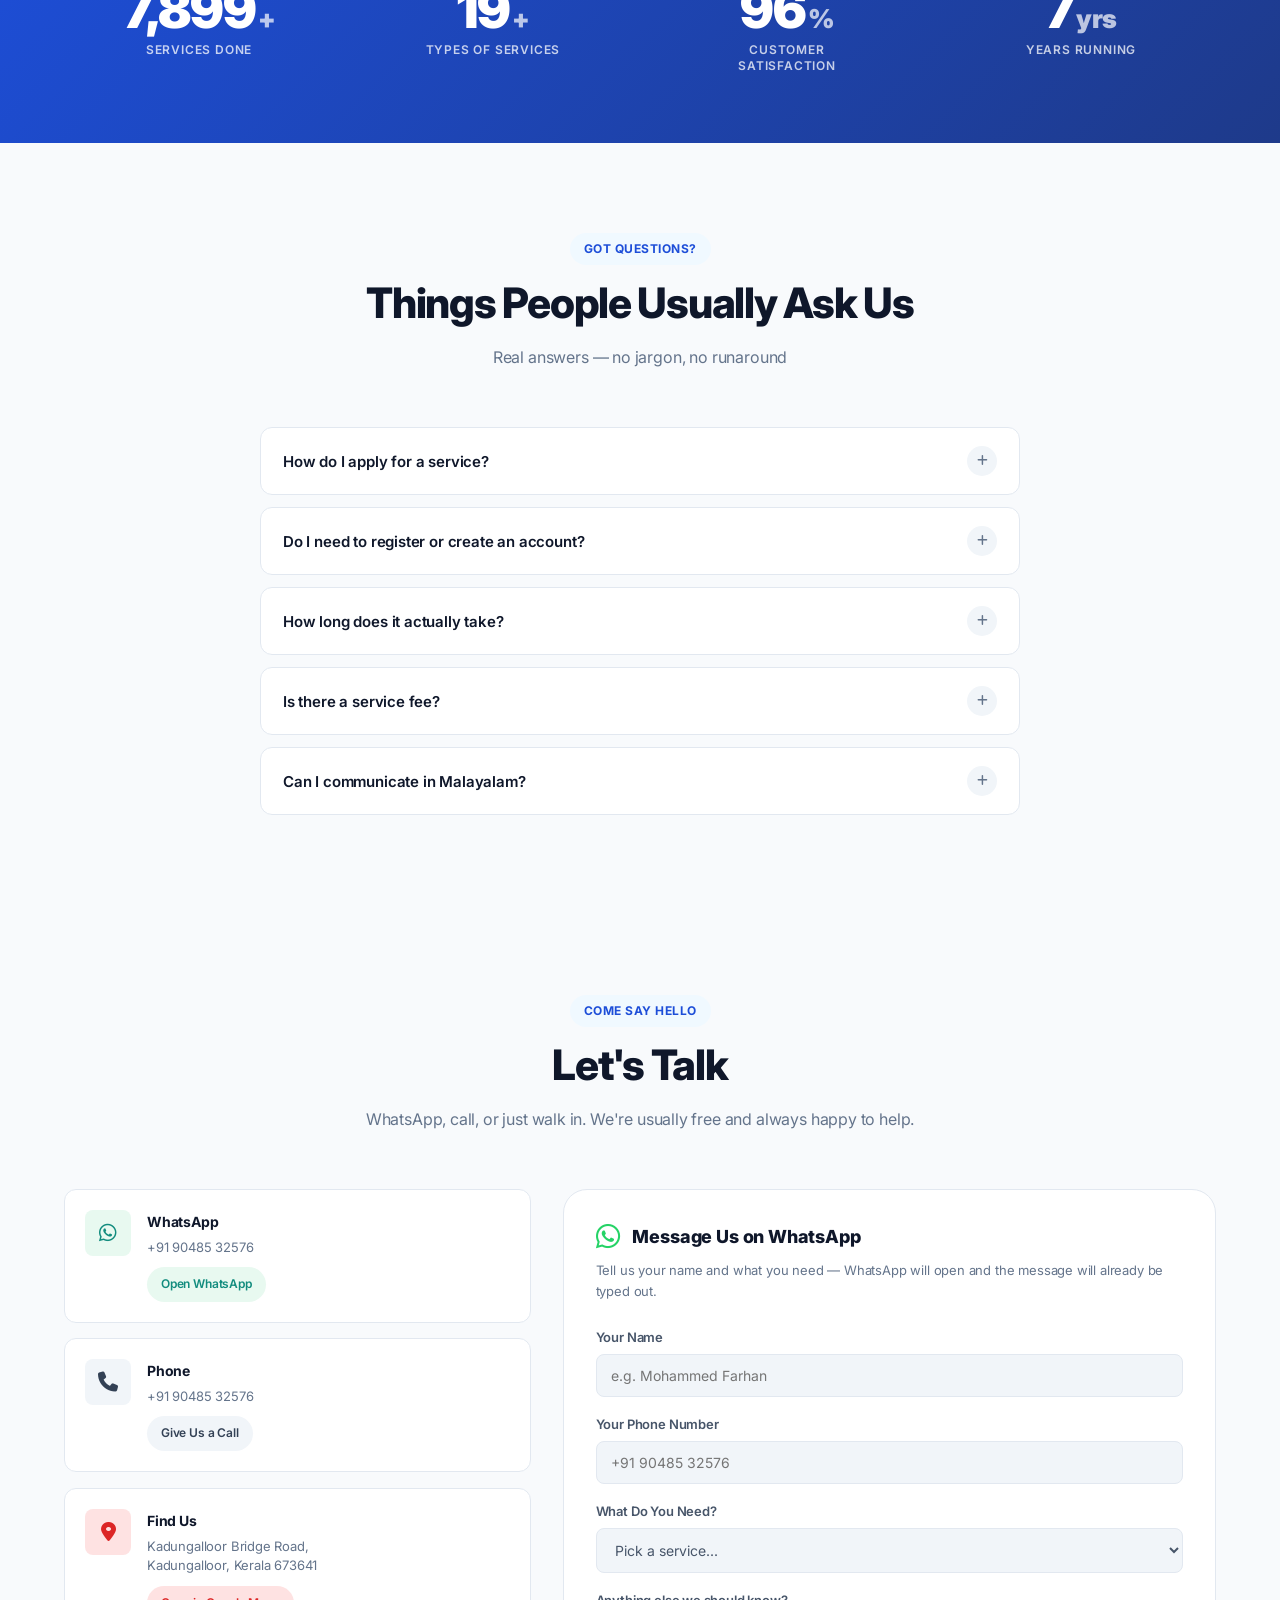
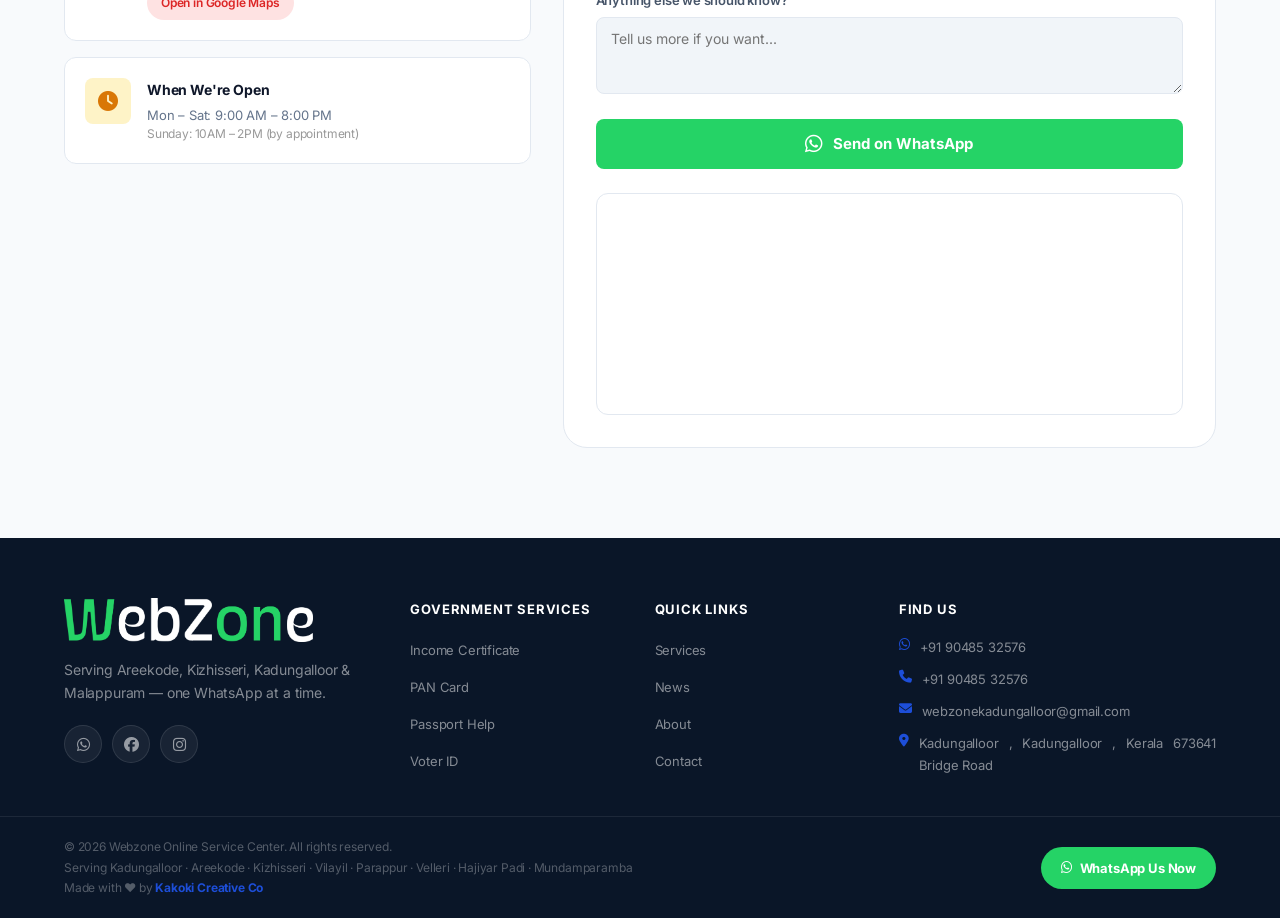
==== commit 59d889e4: "feat: modernize Webzone platform, implement responsive features, and fix local data elements" ====
--- a/index.html
+++ b/index.html
@@ -9,11 +9,11 @@
   <link rel="icon" type="image/png" href="images/favicon.png">
 
   <!-- ===== PRIMARY SEO TAGS ===== -->
-  <title>Webzone Online Service Center | Web Design, Digital Services – Areekode, Kizhisseri, Kadungalloor, Kerala</title>
+  <title>Webzone Online Service Center | Panchayath & Local Digital Services – Areekode, Kadungalloor, Kerala</title>
   <meta name="description"
-    content="Webzone is Kerala's trusted digital service center near Areekode, Kizhisseri, Kadungalloor & Malappuram. Get Aadhaar correction, PAN card, passport help, web design, graphic design & more. Walk in or WhatsApp us!">
+    content="Webzone is Kerala's trusted digital service center near Areekode, Kizhisseri, Kadungalloor. Get Aadhaar correction, PAN card, passport help, panchayath services, village office tasks & more. Walk in or WhatsApp us!">
   <meta name="keywords"
-    content="Webzone, online service center Areekode, web design Areekode, digital services Kerala, Aadhaar correction Kizhisseri, PAN card Kadungalloor, online services Malappuram, graphic design Areekode, certificate services Kerala, Akshaya center alternative Areekode, CSC center near me, web development Malappuram, logo design Kerala, passport help Kizhisseri, income certificate Malappuram, online government services Kerala">
+    content="Webzone, online service center Areekode, panchayath services Areekode, digital services Kerala, Aadhaar correction Kizhisseri, PAN card Kadungalloor, online services Malappuram, village office services Areekode, certificate services Kerala, Akshaya center alternative Areekode, CSC center near me, local services Malappuram, passport help Kizhisseri, income certificate Malappuram, online government services Kerala">
   <meta name="author" content="Webzone Online Service Center">
   <link rel="canonical" href="https://www.webzonekgr.in/">
 
@@ -21,17 +21,17 @@
   <meta property="og:type" content="website">
   <meta property="og:url" content="https://www.webzonekgr.in/">
   <meta property="og:site_name" content="Webzone Online Service Center">
-  <meta property="og:title" content="Webzone – Web Design & Digital Services in Areekode, Kerala">
+  <meta property="og:title" content="Webzone – Panchayath & Digital Services in Areekode, Kerala">
   <meta property="og:description"
-    content="Trusted digital services near Areekode, Kizhisseri, Kadungalloor & Malappuram — Aadhaar, PAN, Passport, Web Design, Graphic Design & more. WhatsApp us now!">
+    content="Trusted local digital services near Areekode, Kizhisseri, Kadungalloor — Aadhaar, PAN, Passport, Village Office & Panchayath applications. WhatsApp us now!">
   <meta property="og:image" content="https://www.webzonekgr.in/images/webzone_logo.png">
   <meta property="og:locale" content="en_IN">
 
   <!-- ===== TWITTER CARD ===== -->
   <meta name="twitter:card" content="summary_large_image">
-  <meta name="twitter:title" content="Webzone – Digital Services & Web Design, Areekode Kerala">
+  <meta name="twitter:title" content="Webzone – Digital Services & Panchayath Tasks, Areekode Kerala">
   <meta name="twitter:description"
-    content="Webzone: Your trusted online service center in Areekode, Kizhisseri & Malappuram, Kerala. Aadhaar, PAN, Passport, Web Design, Logo Design & more.">
+    content="Webzone: Your trusted online service center in Areekode, Kizhisseri. Aadhaar, PAN, Passport, Village Office tasks, & local government applications.">
   <meta name="twitter:image" content="https://www.webzonekgr.in/images/webzone_logo.png">
 
   <!-- ===== LOCAL BUSINESS SCHEMA (JSON-LD) ===== -->
@@ -42,7 +42,7 @@
     "@id": "https://www.webzonekgr.in/#business",
     "name": "Webzone Online Service Center",
     "alternateName": "Webzone Kadungalloor",
-    "description": "Webzone is a trusted digital service center in Kadungalloor, Kerala, providing Aadhaar correction, PAN card, passport help, web design, graphic design, logo design, and online government services to customers in Areekode, Kizhisseri, Kondotty, Malappuram and surrounding areas.",
+    "description": "Webzone is a trusted digital service center in Kadungalloor, Kerala, providing Aadhaar correction, PAN card, passport help, panchayath services, village office services, ticket booking, and online government applications to customers in Areekode, Kizhisseri, Kondotty, and surrounding areas.",
     "url": "https://www.webzonekgr.in",
     "image": "https://www.webzonekgr.in/images/webzone_logo.png",
     "logo": "https://www.webzonekgr.in/images/webzone_logo.png",
@@ -84,10 +84,10 @@
         {"@type": "Offer", "itemOffered": {"@type": "Service", "name": "Passport Application Help"}},
         {"@type": "Offer", "itemOffered": {"@type": "Service", "name": "Income Certificate"}},
         {"@type": "Offer", "itemOffered": {"@type": "Service", "name": "Voter ID Services"}},
-        {"@type": "Offer", "itemOffered": {"@type": "Service", "name": "Web Design"}},
-        {"@type": "Offer", "itemOffered": {"@type": "Service", "name": "Web Development"}},
-        {"@type": "Offer", "itemOffered": {"@type": "Service", "name": "Graphic Design"}},
-        {"@type": "Offer", "itemOffered": {"@type": "Service", "name": "Logo Design"}}
+        {"@type": "Offer", "itemOffered": {"@type": "Service", "name": "Panchayath Services"}},
+        {"@type": "Offer", "itemOffered": {"@type": "Service", "name": "Village Office Services"}},
+        {"@type": "Offer", "itemOffered": {"@type": "Service", "name": "Ticket Booking"}},
+        {"@type": "Offer", "itemOffered": {"@type": "Service", "name": "Local Government Applications"}}
       ]
     },
     "openingHoursSpecification": {
@@ -112,7 +112,7 @@
     "@id": "https://www.webzonekgr.in/#website",
     "url": "https://www.webzonekgr.in",
     "name": "Webzone Online Service Center",
-    "description": "Kerala's trusted WhatsApp-first digital service and web design center in Areekode, Kizhisseri, Kadungalloor and Malappuram.",
+    "description": "Kerala's trusted WhatsApp-first digital service and panchayath task center in Areekode, Kizhisseri, and Kadungalloor.",
     "potentialAction": {
       "@type": "SearchAction",
       "target": "https://www.webzonekgr.in/#services?q={search_term_string}",
@@ -132,7 +132,7 @@
         "name": "What services does Webzone offer in Areekode?",
         "acceptedAnswer": {
           "@type": "Answer",
-          "text": "Webzone offers Aadhaar correction, PAN card, passport application, income certificate, voter ID services, web design, graphic design, logo design, and more in and around Areekode, Kizhisseri, Kadungalloor and Malappuram."
+          "text": "Webzone offers Aadhaar correction, PAN card, passport application, income certificate, voter ID services, panchayath applications, village office services, ticket booking, and more in and around Areekode, Kizhisseri, and Kadungalloor."
         }
       },
       {
@@ -140,7 +140,7 @@
         "name": "Is Webzone an alternative to Akshaya center?",
         "acceptedAnswer": {
           "@type": "Answer",
-          "text": "Yes. Webzone provides all the digital and government services similar to Akshaya centers, plus professional web design, graphic design, and extended working hours — making it a complete private alternative to Akshaya in the Malappuram district."
+          "text": "Yes. Webzone provides all the digital and government services similar to Akshaya centers, plus dedicated assistance for panchayath and village office transactions, with extended working hours — making it a complete private alternative to Akshaya in the region."
         }
       },
       {
@@ -153,10 +153,10 @@
       },
       {
         "@type": "Question",
-        "name": "Does Webzone offer web design services in Malappuram?",
+        "name": "Does Webzone handle Village Office and Panchayath services?",
         "acceptedAnswer": {
           "@type": "Answer",
-          "text": "Yes, Webzone provides professional web design and web development services to businesses in Malappuram, Areekode, Kizhisseri, Kondotty and nearby areas."
+          "text": "Yes, Webzone expertly handles a wide variety of Village Office and Panchayath operations including tax payments, building certificates, encumbrance certificates, and other local government schemes."
         }
       }
     ]
@@ -380,12 +380,13 @@
 
   <!-- ===== ENHANCED HERO SLIDER ===== -->
 
-  <!-- Hidden SEO local keyword block for search crawlers -->
-  <p style="position:absolute;width:1px;height:1px;overflow:hidden;clip:rect(0,0,0,0);white-space:nowrap;" aria-hidden="true">
-    Webzone Online Service Center — digital services in Areekode, Kizhisseri, Kadungalloor, Kondotty, Malappuram, Kerala.
-    Web design Areekode, web development Malappuram, graphic design Kerala, logo design Areekode, online services Kizhisseri,
-    Aadhaar correction center near me, PAN card Kadungalloor, passport help Malappuram, income certificate Areekode,
-    Akshaya center alternative Areekode, CSC center Malappuram, private online service center Kerala.
+  <p style="position:absolute;width:1px;height:1px;overflow:hidden;clip:rect(0,0,0,0);white-space:nowrap;"
+    aria-hidden="true">
+    Webzone Online Service Center — digital services in Areekode, Kizhisseri, Kadungalloor, Kondotty, Kerala.
+    Panchayath services Areekode, village office services Malappuram, online services Kizhisseri, ticket booking
+    Kadungalloor,
+    Aadhaar correction center near me, PAN card Kadungalloor, passport help Areekode, income certificate Areekode,
+    Akshaya center alternative Areekode, CSC center Kadungalloor, private online service center Kerala.
   </p>
 
   <section class="hero-section" id="home" aria-label="Welcome to Webzone">
@@ -394,54 +395,16 @@
         <!-- Slide 1 -->
         <div class="hero-slide active" id="slide0"
           style="background-image: url('https://images.pexels.com/photos/3184291/pexels-photo-3184291.jpeg?auto=compress&cs=tinysrgb&w=1920');">
-          <div class="hero-slide-inner">
-            <div class="hero-badge" data-i18n="hero_badge">Trusted Digital Gateway</div>
-            <h1 class="hero-title" data-i18n="hero1_title">All Online Services<br>Under One Roof</h1>
-            <p class="hero-desc" data-i18n="hero1_desc">From Aadhaar to Passport — apply for any government service
-              easily via WhatsApp. No confusion. Just get it done.</p>
-            <div class="hero-btns">
-              <a href="#services" class="btn-hero-primary" data-i18n="hero_btn_explore">
-                <i class="fa-solid fa-grid-2"></i> Explore Services
-              </a>
-              <a href="https://wa.me/919048532576?text=Hello%2C%20I%20need%20a%20service" target="_blank"
-                class="btn-hero-wa">
-                <i class="fa-brands fa-whatsapp"></i> <span data-i18n="hero_btn_wa">WhatsApp Now</span>
-              </a>
-            </div>
-          </div>
         </div>
 
         <!-- Slide 2 -->
         <div class="hero-slide" id="slide1"
           style="background-image: url('https://images.pexels.com/photos/3184325/pexels-photo-3184325.jpeg?auto=compress&cs=tinysrgb&w=1920');">
-          <div class="hero-slide-inner">
-            <div class="hero-badge">📱 WhatsApp First</div>
-            <h1 class="hero-title" data-i18n="hero2_title">Fast & Reliable<br>Digital Services</h1>
-            <p class="hero-desc" data-i18n="hero2_desc">Click a service button. WhatsApp opens with your message
-              pre-filled. Send and we handle the rest.</p>
-            <div class="hero-btns">
-              <a href="#services" class="btn-hero-primary" data-i18n="hero_btn_explore">
-                <i class="fa-solid fa-grid-2"></i> Explore Services
-              </a>
-            </div>
-          </div>
         </div>
 
         <!-- Slide 3 -->
         <div class="hero-slide" id="slide2"
           style="background-image: url('https://images.pexels.com/photos/3182750/pexels-photo-3182750.jpeg?auto=compress&cs=tinysrgb&w=1920');">
-          <div class="hero-slide-inner">
-            <div class="hero-badge">🌟 CSC • KSMART • KERALA</div>
-            <h1 class="hero-title" data-i18n="hero3_title">Apply Easily<br>via WhatsApp</h1>
-            <p class="hero-desc" data-i18n="hero3_desc">Simple. Fast. Human. We are your local digital partner — serving
-              your community with care and speed.</p>
-            <div class="hero-btns">
-              <a href="https://wa.me/919048532576?text=Hello%2C%20I%20want%20to%20apply%20for%20a%20service"
-                target="_blank" class="btn-hero-wa">
-                <i class="fa-brands fa-whatsapp"></i> <span data-i18n="hero_btn_wa">WhatsApp Now</span>
-              </a>
-            </div>
-          </div>
         </div>
       </div>
 
@@ -472,24 +435,24 @@
     <div class="marquee-track-wrap">
       <div class="marquee-track" id="marqueeTrack">
         <div class="marquee-inner" id="marqueeInner">
-          <span data-i18n="ann1">✅ Online classes for residents available every working day 4.00 to 6.00 PM</span>
+          <span data-i18n="ann1">✅ PAN Card done in a day — just WhatsApp us your documents</span>
           <span class="marquee-sep">|</span>
-          <span data-i18n="ann2">📘 Citizen portal applications are active</span>
+          <span data-i18n="ann2">📘 Passport help available — we'll guide you step by step</span>
           <span class="marquee-sep">|</span>
-          <span data-i18n="ann3">⏰ Open Monday–Saturday: 9AM to 7PM</span>
+          <span data-i18n="ann3">⏰ We're open Mon–Sat, 9 AM to 8 PM. Sunday? Call first.</span>
           <span class="marquee-sep">|</span>
-          <span data-i18n="ann4">🆕 Voter ID new enrollment now available</span>
+          <span data-i18n="ann4">🆕 Voter ID enrollment open — come in or WhatsApp today</span>
           <span class="marquee-sep">|</span>
         </div>
         <!-- Loop track -->
         <div class="marquee-inner" aria-hidden="true">
-          <span data-i18n="ann1">✅ Online classes for residents available every working day 4.00 to 6.00 PM</span>
+          <span data-i18n="ann1">✅ PAN Card done in a day — just WhatsApp us your documents</span>
           <span class="marquee-sep">|</span>
-          <span data-i18n="ann2">📘 Citizen portal applications are active</span>
+          <span data-i18n="ann2">📘 Passport help available — we'll guide you step by step</span>
           <span class="marquee-sep">|</span>
-          <span data-i18n="ann3">⏰ Open Monday–Saturday: 9AM to 7PM</span>
+          <span data-i18n="ann3">⏰ We're open Mon–Sat, 9 AM to 8 PM. Sunday? Call first.</span>
           <span class="marquee-sep">|</span>
-          <span data-i18n="ann4">🆕 Voter ID new enrollment now available</span>
+          <span data-i18n="ann4">🆕 Voter ID enrollment open — come in or WhatsApp today</span>
           <span class="marquee-sep">|</span>
         </div>
       </div>
@@ -519,7 +482,7 @@
       <!-- Section Header -->
       <div class="section-header">
         <div class="section-badge" data-i18n="srv_badge">Our Services</div>
-        <h2 class="section-title" data-i18n="srv_title">What Can We Help You With?</h2>
+        <h1 class="section-title" data-i18n="srv_title">Webzone Online Service Center Kadungalloor Services</h1>
         <p class="section-desc" data-i18n="srv_desc">Select any service below and we'll open WhatsApp with your
           application pre-filled. Simple as that.</p>
       </div>
@@ -534,8 +497,6 @@
       <div class="srv-tabs" id="srvTabs">
         <button class="srv-tab active" data-cat="all" data-i18n="cat_all">All Services</button>
         <button class="srv-tab" data-cat="gov" data-i18n="cat_gov">🏛 Government</button>
-        <button class="srv-tab" data-cat="utility" data-i18n="cat_utility">⚡ Utility</button>
-        <button class="srv-tab" data-cat="financial" data-i18n="cat_fin">💰 Financial</button>
         <button class="srv-tab" data-cat="other" data-i18n="cat_other">🎫 Others</button>
       </div>
 
@@ -550,12 +511,9 @@
       </div>
 
       <!-- Custom Inquiry -->
-      <div class="custom-inquiry-box"
-        style="margin-top: 60px; text-align: center; padding: 40px; background: var(--primary-light); border-radius: var(--radius-lg); border: 2px dashed var(--primary);">
-        <h3 style="color: var(--primary); margin-bottom: 12px;" data-i18n="custom_svc_title">Can't find a specific
-          service?</h3>
-        <p style="color: var(--secondary); margin-bottom: 24px;" data-i18n="custom_svc_desc">Don't worry! We handle
-          hundreds of specialized digital services. Just ask us directly.</p>
+      <div class="custom-inquiry-box">
+        <h3 data-i18n="custom_svc_title">Can't find a specific service?</h3>
+        <p data-i18n="custom_svc_desc">Don't worry! We handle hundreds of specialized digital services. Just ask us directly.</p>
         <a href="https://wa.me/919048532576?text=Hello%20Webzone%2C%20I%20need%20a%20specific%20service%20not%20listed%20here..."
           target="_blank" class="btn-hero-wa" style="display: inline-flex;">
           <i class="fa-brands fa-whatsapp"></i> <span data-i18n="custom_svc_btn">Enquire Any Service</span>
@@ -572,7 +530,7 @@
         <div class="about-img-col">
           <div class="founder-photo-card">
             <div class="founder-exp-badge">
-              <span class="num">5+</span>
+              <span class="num">8+</span>
               <span class="txt">Years of Trust</span>
             </div>
             <img src="images/azhar.jpg" alt="Azharudheen Velleri" class="founder-img">
@@ -660,7 +618,7 @@
       <div class="stats-grid reveal-stagger">
         <div class="stat-item">
           <div class="stat-num-row">
-            <div class="stat-num" data-count="5000">0</div>
+            <div class="stat-num" data-count="8000">0</div>
             <div class="stat-plus">+</div>
           </div>
           <div class="stat-label" data-i18n="stat1">Services Completed</div>
@@ -854,16 +812,20 @@
           <address itemscope itemtype="https://schema.org/PostalAddress" style="font-style:normal;">
             <ul class="footer-contact-list">
               <li><i class="fa-brands fa-whatsapp"></i>
-                <a href="https://wa.me/919048532576" itemprop="telephone" rel="noopener">+91 90485 32576</a></li>
+                <a href="https://wa.me/919048532576" itemprop="telephone" rel="noopener">+91 90485 32576</a>
+              </li>
               <li><i class="fa-solid fa-phone"></i>
-                <a href="tel:+919048532576" itemprop="telephone">+91 90485 32576</a></li>
+                <a href="tel:+919048532576" itemprop="telephone">+91 90485 32576</a>
+              </li>
               <li><i class="fa-solid fa-envelope"></i>
-                <a href="mailto:webzonekadungalloor@gmail.com" itemprop="email">webzonekadungalloor@gmail.com</a></li>
+                <a href="mailto:webzonekadungalloor@gmail.com" itemprop="email">webzonekadungalloor@gmail.com</a>
+              </li>
               <li><i class="fa-solid fa-location-dot"></i>
                 <span itemprop="streetAddress">Kadungalloor Bridge Road</span>,
                 <span itemprop="addressLocality">Kadungalloor</span>,
                 <span itemprop="addressRegion">Kerala</span>
-                <span itemprop="postalCode">673641</span></li>
+                <span itemprop="postalCode">673641</span>
+              </li>
             </ul>
           </address>
         </div>
@@ -871,7 +833,8 @@
     </div>
     <div class="footer-bottom">
       <div class="container footer-bottom-inner">
-        <p data-i18n="footer_copy">© 2026 Webzone Online Service Center. All rights reserved. | Serving Areekode · Kizhisseri · Kadungalloor · Malappuram · Kerala</p>
+        <p data-i18n="footer_copy">© 2026 Webzone Online Service Center. All rights reserved. | Serving Areekode ·
+          Kizhisseri · Kadungalloor · Malappuram · Kerala</p>
         <div class="footer-wa-btn-wrap">
           <a href="https://wa.me/919048532576?text=Hello%20Webzone%2C%20I%20need%20a%20service" target="_blank"
             class="footer-wa-btn">
@@ -953,7 +916,7 @@
         <div id="newsModalImgContainer"
           style="width: 100%; height: 200px; border-radius: 8px; overflow: hidden; margin-bottom: 16px; display: none; position: relative; cursor: pointer;"
           onclick="openLightbox(document.getElementById('newsModalImg').src)">
-          <img id="newsModalImg" src=""
+          <img id="newsModalImg" src="" alt="News Image"
             style="width: 100%; height: 100%; object-fit: cover; transition: transform 0.3s ease;">
           <div
             style="position: absolute; bottom: 10px; right: 10px; background: rgba(0,0,0,0.6); color: white; padding: 6px 12px; border-radius: 6px; font-size: 13px; font-weight: 600; pointer-events: none;">
@@ -979,7 +942,7 @@
     </button>
     <div style="width: 100%; height: 100%; display: flex; align-items: center; justify-content: center;"
       onclick="closeLightbox()">
-      <img id="lightboxImg" src=""
+      <img id="lightboxImg" src="" alt="Enlarged view"
         style="max-width: 100%; max-height: 90vh; object-fit: contain; border-radius: 8px; box-shadow: 0 10px 40px rgba(0,0,0,0.3);">
     </div>
   </div>
--- a/css/style.css
+++ b/css/style.css
@@ -654,68 +654,9 @@
   transition: opacity 0.8s cubic-bezier(0.4, 0, 0.2, 1);
   padding: 0 10%;
 }
-.hero-slide::after {
-  content: "";
-  position: absolute;
-  inset: 0;
-  background: linear-gradient(to right, rgba(15, 23, 42, 0.2) 0%, rgba(15, 23, 42, 0.6) 100%);
-  z-index: 1;
-}
+
 .hero-slide.active { opacity: 1; z-index: 2; }
-.hero-slide-inner {
-  position: relative;
-  z-index: 5;
-  max-width: 540px;
-  animation: heroFadeUp 0.9s ease both;
-  background: rgba(255, 255, 255, 0.1); 
-  backdrop-filter: blur(25px) saturate(180%);
-  -webkit-backdrop-filter: blur(25px) saturate(180%);
-  padding: 45px;
-  border-radius: 20px;
-  border: 1px solid rgba(255, 255, 255, 0.2);
-  box-shadow: 0 25px 50px -12px rgba(0, 0, 0, 0.5);
-  display: flex;
-  flex-direction: column;
-  gap: 8px;
-}
-.hero-slide-inner * { color: #fff !important; }
-.hero-slide-inner .hero-badge { background: rgba(255,255,255,0.2) !important; color: #fff !important; border: 1px solid rgba(255,255,255,0.3); }
-@keyframes heroFadeUp {
-  from { opacity: 0; transform: translateY(28px); }
-  to { opacity: 1; transform: translateY(0); }
-}
-.hero-badge {
-  display: inline-flex;
-  align-items: center;
-  gap: 6px;
-  background: var(--primary-light);
-  color: var(--primary) !important;
-  padding: 4px 12px;
-  border-radius: 4px;
-  font-size: 12px;
-  font-weight: 700;
-  margin-bottom: 16px;
-  text-transform: uppercase;
-}
-.hero-title {
-  font-size: clamp(32px, 4vw, 48px);
-  font-weight: 700;
-  line-height: 1.2;
-  margin-bottom: 16px;
-  letter-spacing: -0.02em;
-}
-.hero-desc {
-  font-size: clamp(16px, 2vw, 18px);
-  color: rgba(255,255,255,0.9);
-  margin-bottom: 32px;
-  line-height: 1.6;
-}
-.hero-btns {
-  display: flex;
-  gap: 16px;
-  flex-wrap: wrap;
-  margin-top: 10px;
-}
+
 .btn-hero-primary {
   display: inline-flex; align-items: center; gap: 10px;
   padding: 12px 28px;
@@ -813,7 +754,7 @@
 .marquee-track {
   display: flex;
   height: 100%;
-  animation: marqueeScroll 30s linear infinite;
+  animation: marqueeScroll 15s linear infinite;
 }
 .marquee-track:hover { animation-play-state: paused; }
 .marquee-inner {
@@ -925,85 +866,89 @@
   gap: 24px;
 }
 
-/* Service Card */
+/* Service Card - Humanized Design */
 .srv-card {
-  background: var(--bg-surface);
-  border: 1px solid var(--border);
-  border-radius: var(--radius-lg);
-  padding: 26px;
+  background: #ffffff;
+  border: 1.5px solid var(--border);
+  border-radius: 20px;
+  padding: 24px;
   display: flex;
   flex-direction: column;
+  gap: 16px;
+  transition: all 0.4s cubic-bezier(0.175, 0.885, 0.32, 1.275);
+  position: relative;
+  overflow: visible;
+  box-shadow: 0 4px 20px rgba(15, 23, 42, 0.03);
+}
+
+.srv-card:hover {
+  border-color: var(--primary);
+  box-shadow: 0 20px 40px rgba(29, 78, 216, 0.12);
+  transform: translateY(-8px);
+}
+
+.srv-card-top {
+  display: flex;
+  align-items: flex-start;
+  justify-content: space-between;
   gap: 12px;
-  transition: var(--transition);
-  position: relative;
-  overflow: hidden;
-}
-.srv-card::before {
-  content: '';
-  position: absolute;
-  top: 0; left: 0; right: 0;
-  height: 3px;
-  background: linear-gradient(90deg, var(--primary), var(--primary-dark));
-  transform: scaleX(0);
-  transform-origin: left;
-  transition: transform 0.3s ease;
-}
-.srv-card:hover { border-color: var(--primary); box-shadow: var(--shadow-lg); transform: translateY(-4px); }
-.srv-card:hover::before { transform: scaleX(1); }
-
-.srv-card-top { display: flex; align-items: flex-start; justify-content: space-between; gap: 10px; margin-bottom: 5px; }
+  margin-bottom: 4px;
+}
+
 .srv-badges { display: flex; flex-direction: column; align-items: flex-end; gap: 6px; }
+
 .srv-feat-badge {
-    background: linear-gradient(135deg, #f59e0b 0%, #d97706 100%);
-    color: #fff;
-    padding: 3px 10px;
-    border-radius: 20px;
-    font-size: 9px;
+    background: #FEF3C7;
+    color: #D97706;
+    padding: 4px 12px;
+    border-radius: 8px;
+    font-size: 11px;
     font-weight: 800;
     text-transform: uppercase;
     letter-spacing: 0.5px;
-    box-shadow: 0 4px 12px rgba(217, 119, 6, 0.2);
 }
 .srv-card.featured {
-    border: 1.5px solid rgba(245, 158, 11, 0.2);
-    background: linear-gradient(to bottom, #ffffff, #fffdf8);
-}
+    border: 1.5px solid #FEF3C7;
+    background: #FFFBEB;
+}
+
 .srv-icon {
-  width: 52px; height: 52px;
-  border-radius: 12px;
+  width: 56px; height: 56px;
+  border-radius: 16px;
   display: flex; align-items: center; justify-content: center;
-  font-size: 24px;
   flex-shrink: 0;
-  transition: var(--transition);
-}
-.srv-icon.gov { background: var(--primary-light); color: var(--primary); }
-.srv-icon.utility { background: #FFF7ED; color: #EA580C; }
-.srv-icon.financial { background: #ECFDF5; color: var(--success); }
-.srv-icon.other { background: #F5F3FF; color: #7C3AED; }
-
-.srv-card:hover .srv-icon { transform: scale(1.1); }
+  transition: transform 0.3s cubic-bezier(0.34, 1.56, 0.64, 1);
+}
+.emoji-icon {
+  font-size: 28px;
+  line-height: 1;
+}
+
+.srv-icon.gov { background: #E0F2FE; }
+.srv-icon.utility { background: #FFEDD5; }
+.srv-icon.financial { background: #D1FAE5; }
+.srv-icon.other { background: #EDE9FE; }
+
+.srv-card:hover .srv-icon { transform: scale(1.1) rotate(-5deg); }
 
 .srv-cat-badge {
-  font-size: 10px;
+  font-size: 11px;
   font-weight: 700;
-  text-transform: uppercase;
-  letter-spacing: 0.5px;
+  color: var(--text-muted);
+  background: var(--bg-soft);
   padding: 4px 10px;
-  border-radius: 20px;
-}
-.srv-cat-badge.gov { background: #EFF6FF; color: var(--secondary); }
-.srv-cat-badge.utility { background: #FEF3C7; color: #D97706; }
-.srv-cat-badge.financial { background: #ECFDF5; color: #059669; }
-.srv-cat-badge.other { background: #FDF4FF; color: #9333EA; }
+  border-radius: 6px;
+}
 
 .srv-title {
-  font-size: 17px;
-  font-weight: 700;
+  font-size: 18px;
+  font-weight: 800;
   color: var(--text-main);
+  line-height: 1.3;
 }
 .srv-desc {
-  font-size: 13px;
-  color: var(--text-muted);
+  font-size: 14px;
+  color: var(--text-body);
   line-height: 1.6;
   flex: 1;
 }
@@ -1025,15 +970,20 @@
   gap: 8px;
   width: 100%;
   padding: 13px;
-  background: var(--wa-green);
+  background: linear-gradient(135deg, var(--wa-green) 0%, var(--wa-dark) 100%);
   color: #fff;
   border-radius: var(--radius-sm);
   font-size: 14px;
   font-weight: 700;
-  transition: var(--transition);
+  transition: all 0.3s cubic-bezier(0.4, 0, 0.2, 1);
   margin-top: auto;
-}
-.srv-wa-btn:hover { background: var(--wa-dark); transform: translateY(-1px); box-shadow: var(--shadow-wa); }
+  box-shadow: 0 4px 15px rgba(37, 211, 102, 0.25);
+}
+.srv-wa-btn:hover { 
+  background: linear-gradient(135deg, #1fba56 0%, #0e7b6c 100%); 
+  transform: translateY(-2px) scale(1.02); 
+  box-shadow: 0 8px 25px rgba(37, 211, 102, 0.45); 
+}
 .srv-wa-btn i { font-size: 18px; }
 
 /* Show More */
@@ -1049,6 +999,36 @@
   transition: var(--transition);
 }
 .btn-show-more:hover { background: var(--primary); color: #fff; }
+
+/* ============================================================
+   CUSTOM INQUIRY
+   ============================================================ */
+.custom-inquiry-box {
+  margin-top: 60px;
+  text-align: center;
+  padding: 40px;
+  background: var(--primary-light);
+  border-radius: var(--radius-lg);
+  border: 2px dashed var(--primary);
+  transition: all 0.4s cubic-bezier(0.175, 0.885, 0.32, 1.275);
+}
+.custom-inquiry-box:hover {
+  transform: translateY(-4px);
+  background: #E8F4FE;
+  box-shadow: 0 16px 30px rgba(29, 78, 216, 0.1);
+  border-style: solid;
+}
+.custom-inquiry-box h3 {
+  color: var(--primary);
+  margin-bottom: 12px;
+  font-size: 20px;
+  font-weight: 800;
+}
+.custom-inquiry-box p {
+  color: var(--secondary);
+  margin-bottom: 24px;
+  font-size: 15px;
+}
 
 /* ============================================================
    HOW IT WORKS
@@ -2025,114 +2005,30 @@
   .section-title { font-size: 22px; margin-bottom: 6px; line-height: 1.25; }
   .section-desc { font-size: 13.5px; max-width: 100%; }
 
-  /* Services Grid — single column, correct DOM-aware layout */
+  /* Services Grid — fluid card layout */
   .services-grid {
-    grid-template-columns: 1fr;
-    gap: 10px;
-  }
+    grid-template-columns: repeat(auto-fill, minmax(260px, 1fr));
+    gap: 16px;
+  }
+  
+  /* Retain card consistency but adapt sizing for mobile */
   .srv-card {
-    display: grid;
-    /* cols: [icon] [title+desc] [button] */
-    grid-template-columns: 48px 1fr auto;
-    grid-template-rows: auto auto;
-    grid-template-areas:
-      "icon title btn"
-      "icon desc  btn";
-    align-items: center;
-    gap: 0 12px;
-    padding: 14px 14px;
-    border-radius: 14px;
-    min-height: 72px;
-    text-align: left;
-  }
-  /* Icon block = .srv-card-top (contains icon + badge) */
-  .srv-card-top {
-    grid-area: icon;
-    display: flex;
-    flex-direction: column;
-    align-items: center;
-    gap: 4px;
-    width: 48px;
-  }
+    padding: 20px;
+    gap: 12px;
+  }
+
   .srv-icon {
-    width: 44px; height: 44px;
-    font-size: 20px;
-    border-radius: 10px;
-    flex-shrink: 0;
-  }
-  .srv-badges { display: none; }   /* hide badges to keep it clean */
-  .srv-cat-badge { display: none; }
-  .srv-feat-badge { display: none; }
-
-  /* Title — h3 is a direct child of .srv-card, sibling of .srv-card-top */
-  .srv-title {
-    grid-area: title;
-    font-size: 14px;
-    font-weight: 700;
-    line-height: 1.3;
-    color: var(--text-main);
-    margin: 0;
-    display: -webkit-box;
-    -webkit-line-clamp: 2;
-    -webkit-box-orient: vertical;
-    overflow: hidden;
-    align-self: end;
-  }
-  /* Description under title */
-  .srv-desc {
-    grid-area: desc;
-    display: block !important;   /* show brief desc on mobile */
-    font-size: 11.5px;
-    color: var(--text-muted);
-    line-height: 1.4;
-    margin: 2px 0 0;
-    align-self: start;
-    display: -webkit-box;
-    -webkit-line-clamp: 1;
-    -webkit-box-orient: vertical;
-    overflow: hidden;
-  }
-  .srv-docs { display: none; }
-
-  /* WhatsApp button — right column */
+    width: 48px; height: 48px;
+  }
+  .emoji-icon { font-size: 24px; }
+  
+  .srv-title { font-size: 16px; }
+  .srv-desc { font-size: 13.5px; }
+  
   .srv-wa-btn {
-    grid-area: btn;
-    display: flex;
-    flex-direction: column;
-    align-items: center;
-    justify-content: center;
-    gap: 3px;
-    padding: 10px 10px;
-    font-size: 10px;
-    font-weight: 700;
-    border-radius: 10px;
-    min-height: 52px;
-    min-width: 70px;
-    line-height: 1.2;
-    white-space: normal;
-    text-align: center;
-  }
-  /* Show required DOCUMENTS instead of description on mobile */
-  .srv-desc { display: none !important; }
-  .srv-docs {
-    grid-area: desc;
-    display: flex !important;
-    align-items: flex-start;
-    gap: 5px;
-    font-size: 11.5px;
-    color: var(--text-muted);
-    line-height: 1.5;
-    margin: 3px 0 0;
-    align-self: start;
-  }
-  .srv-docs i { font-size: 10px; color: var(--primary); margin-top: 2px; flex-shrink: 0; }
-  .srv-docs span {
-    /* show all docs — no clamping */
-    display: block;
-    word-break: break-word;
-  }
-  .srv-docs strong { display: none; }  /* hide "Documents:" label */
-  .srv-wa-btn i { font-size: 20px; margin: 0; }
+    padding: 12px;
+    font-size: 13.5px;
+  }
 
   /* Compact News Horizontal Scroll & Visual Hints */
   .scroll-hint { display: none !important; }
@@ -2370,7 +2266,7 @@
   .footer-wa-btn { width: 100%; justify-content: center; }
   .section-title { font-size: 20px; }
   .about-img-col { max-width: 280px; }
-  /* Keep services single column on small phones too */
+  /* Make services single column on small phones */
   .services-grid { grid-template-columns: 1fr; }
 }
 
@@ -2410,17 +2306,13 @@
         box-shadow 0.3s ease,
         border-color 0.25s ease;
 }
-.srv-card:hover {
-    transform: translateY(-4px) !important;
-    box-shadow: 0 16px 36px rgba(15,23,42,0.10) !important;
-}
 .news-card:hover {
-    transform: translateY(-6px) scale(1.01) !important;
-    box-shadow: 0 20px 40px rgba(15,23,42,0.10) !important;
+    transform: translateY(-6px) scale(1.01);
+    box-shadow: 0 20px 40px rgba(15,23,42,0.10);
 }
 .contact-card:hover {
-    transform: translateY(-3px) !important;
-    box-shadow: 0 12px 28px rgba(29,78,216,0.10) !important;
+    transform: translateY(-3px);
+    box-shadow: 0 12px 28px rgba(29,78,216,0.10);
 }
 
 /* Step cards (on dark bg) — simpler lift */
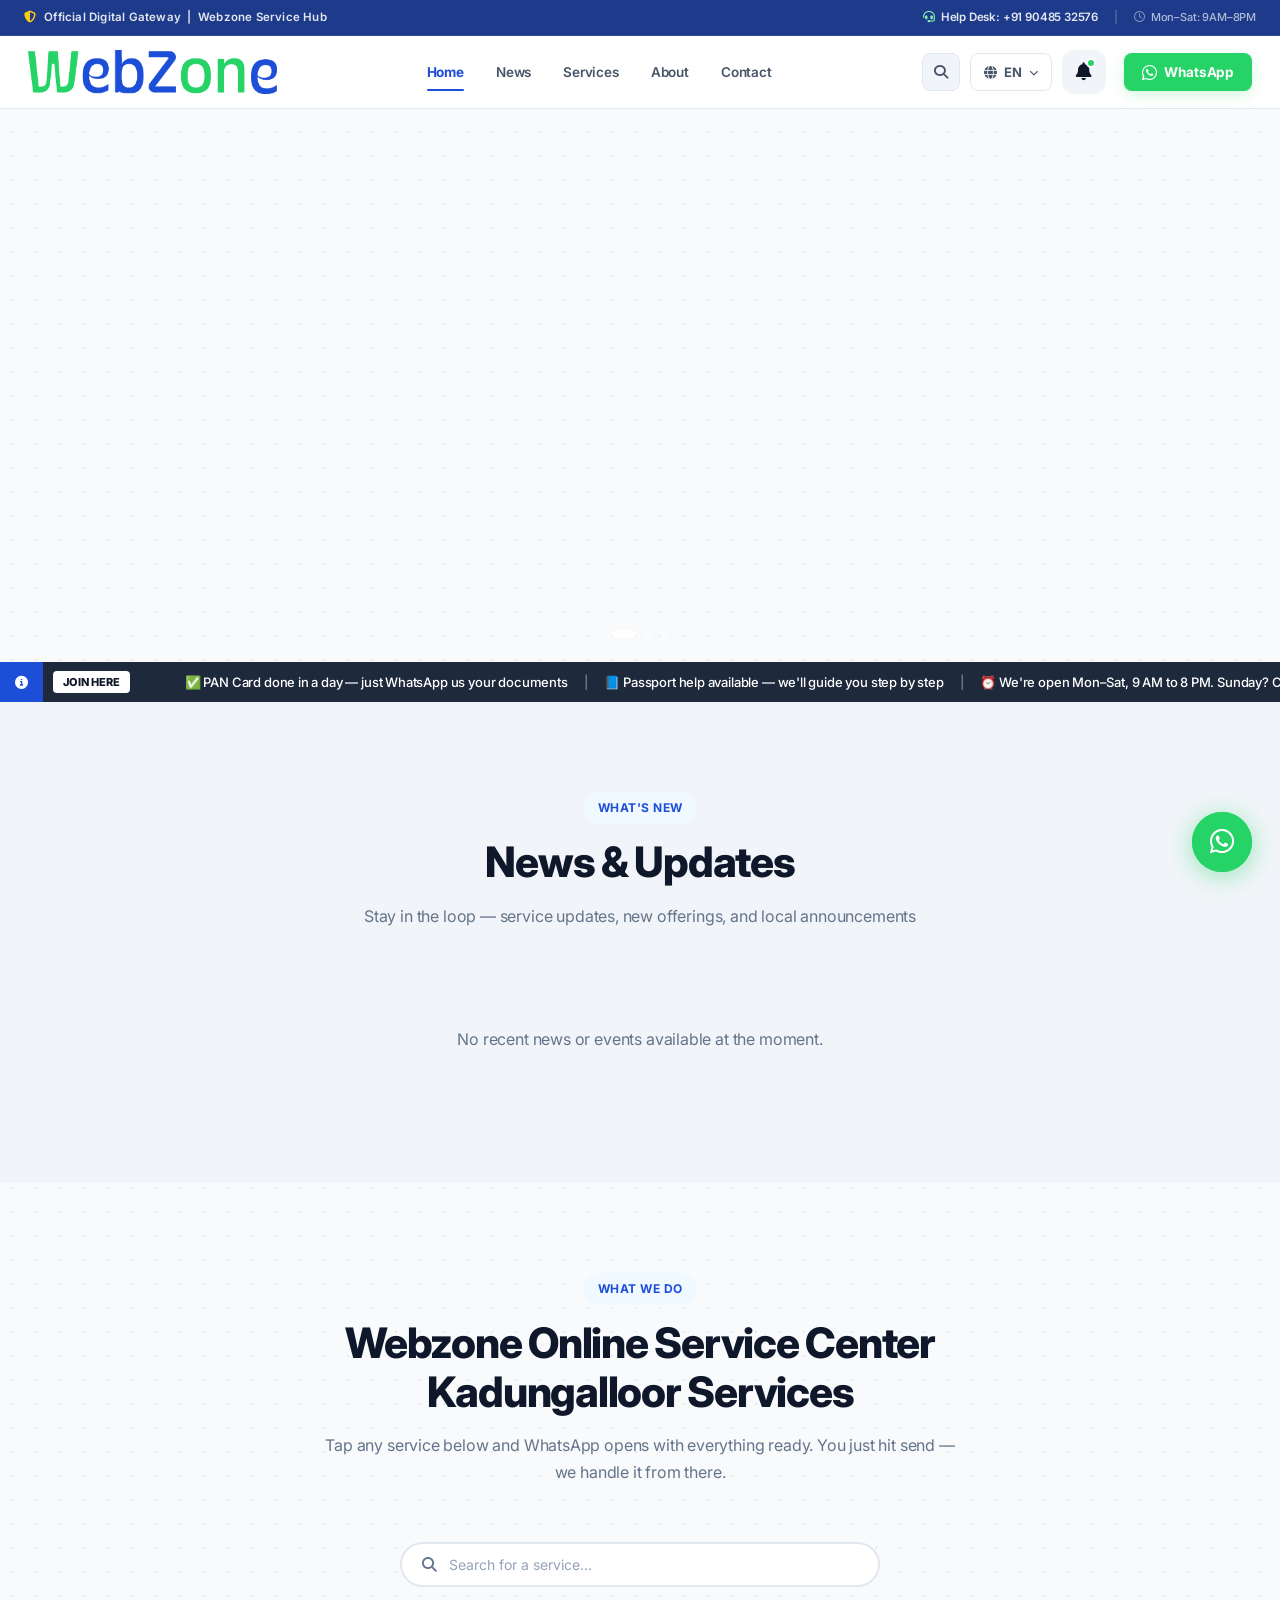
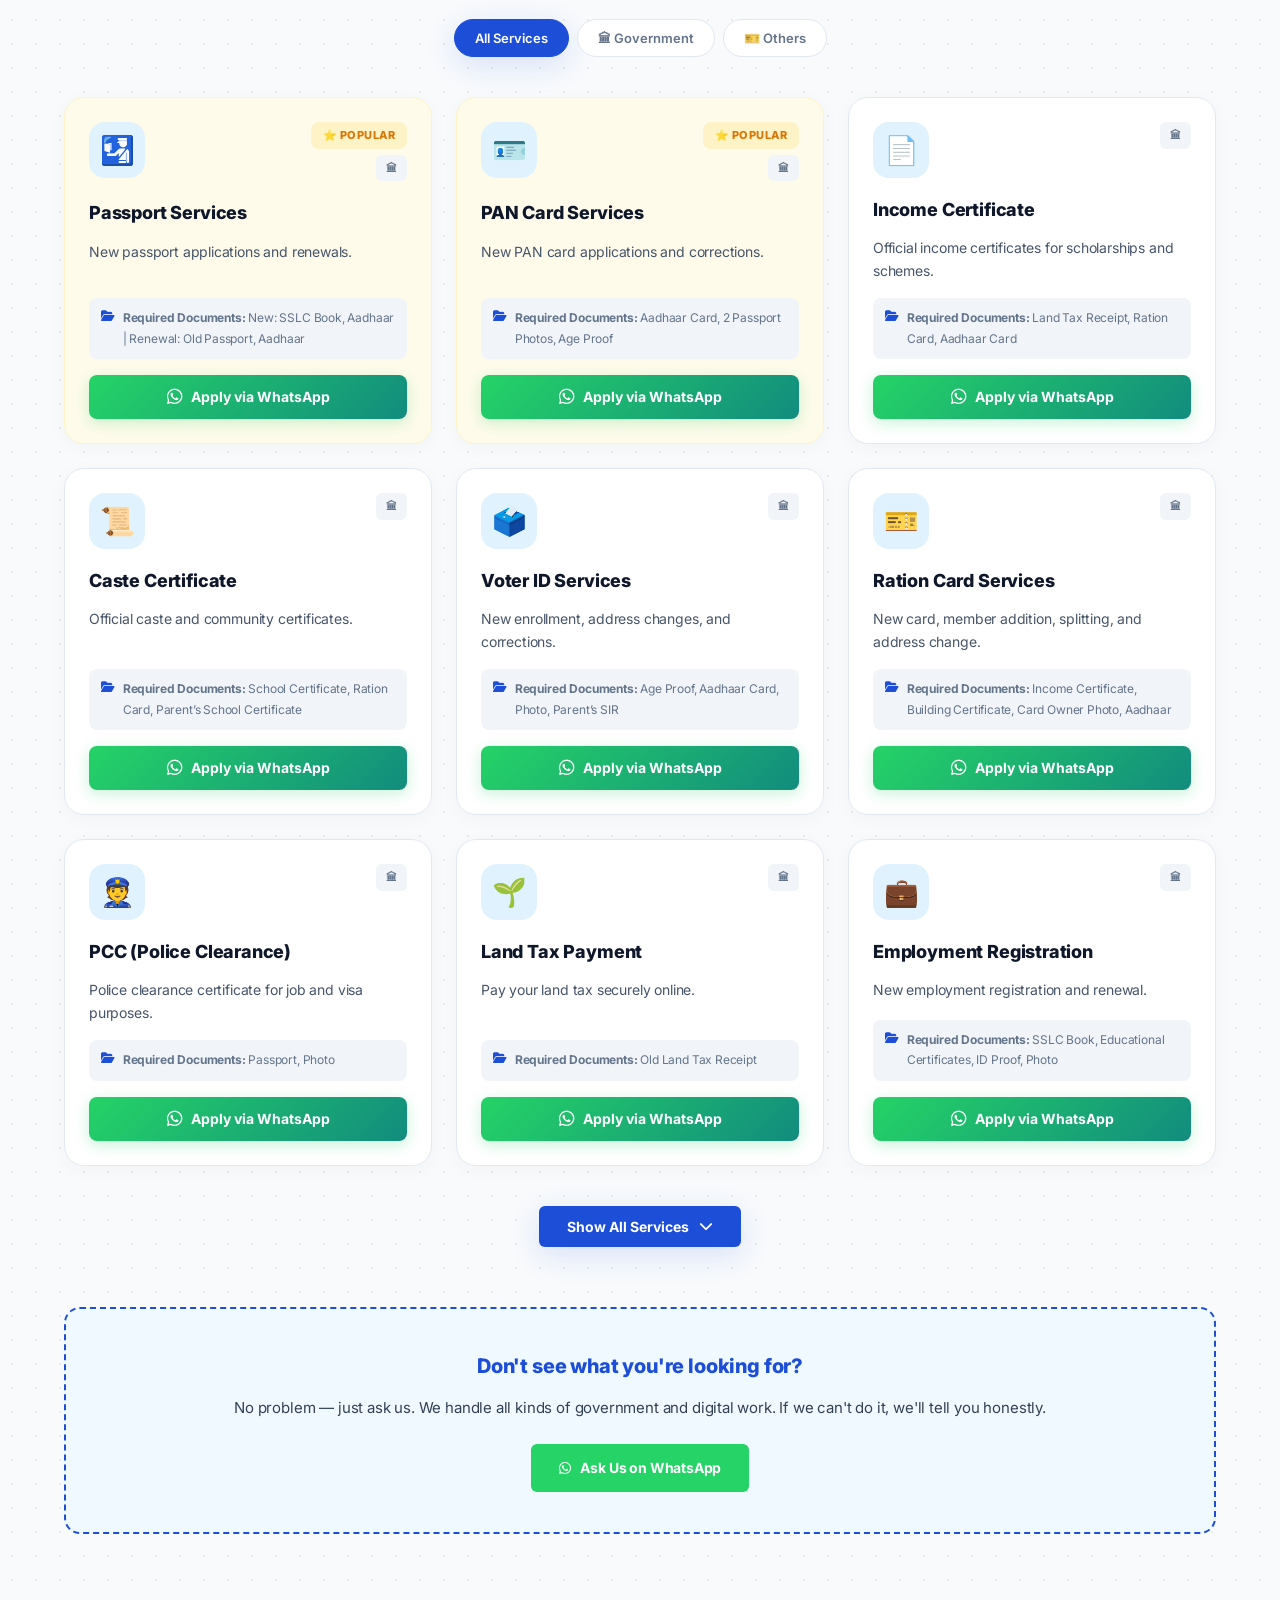
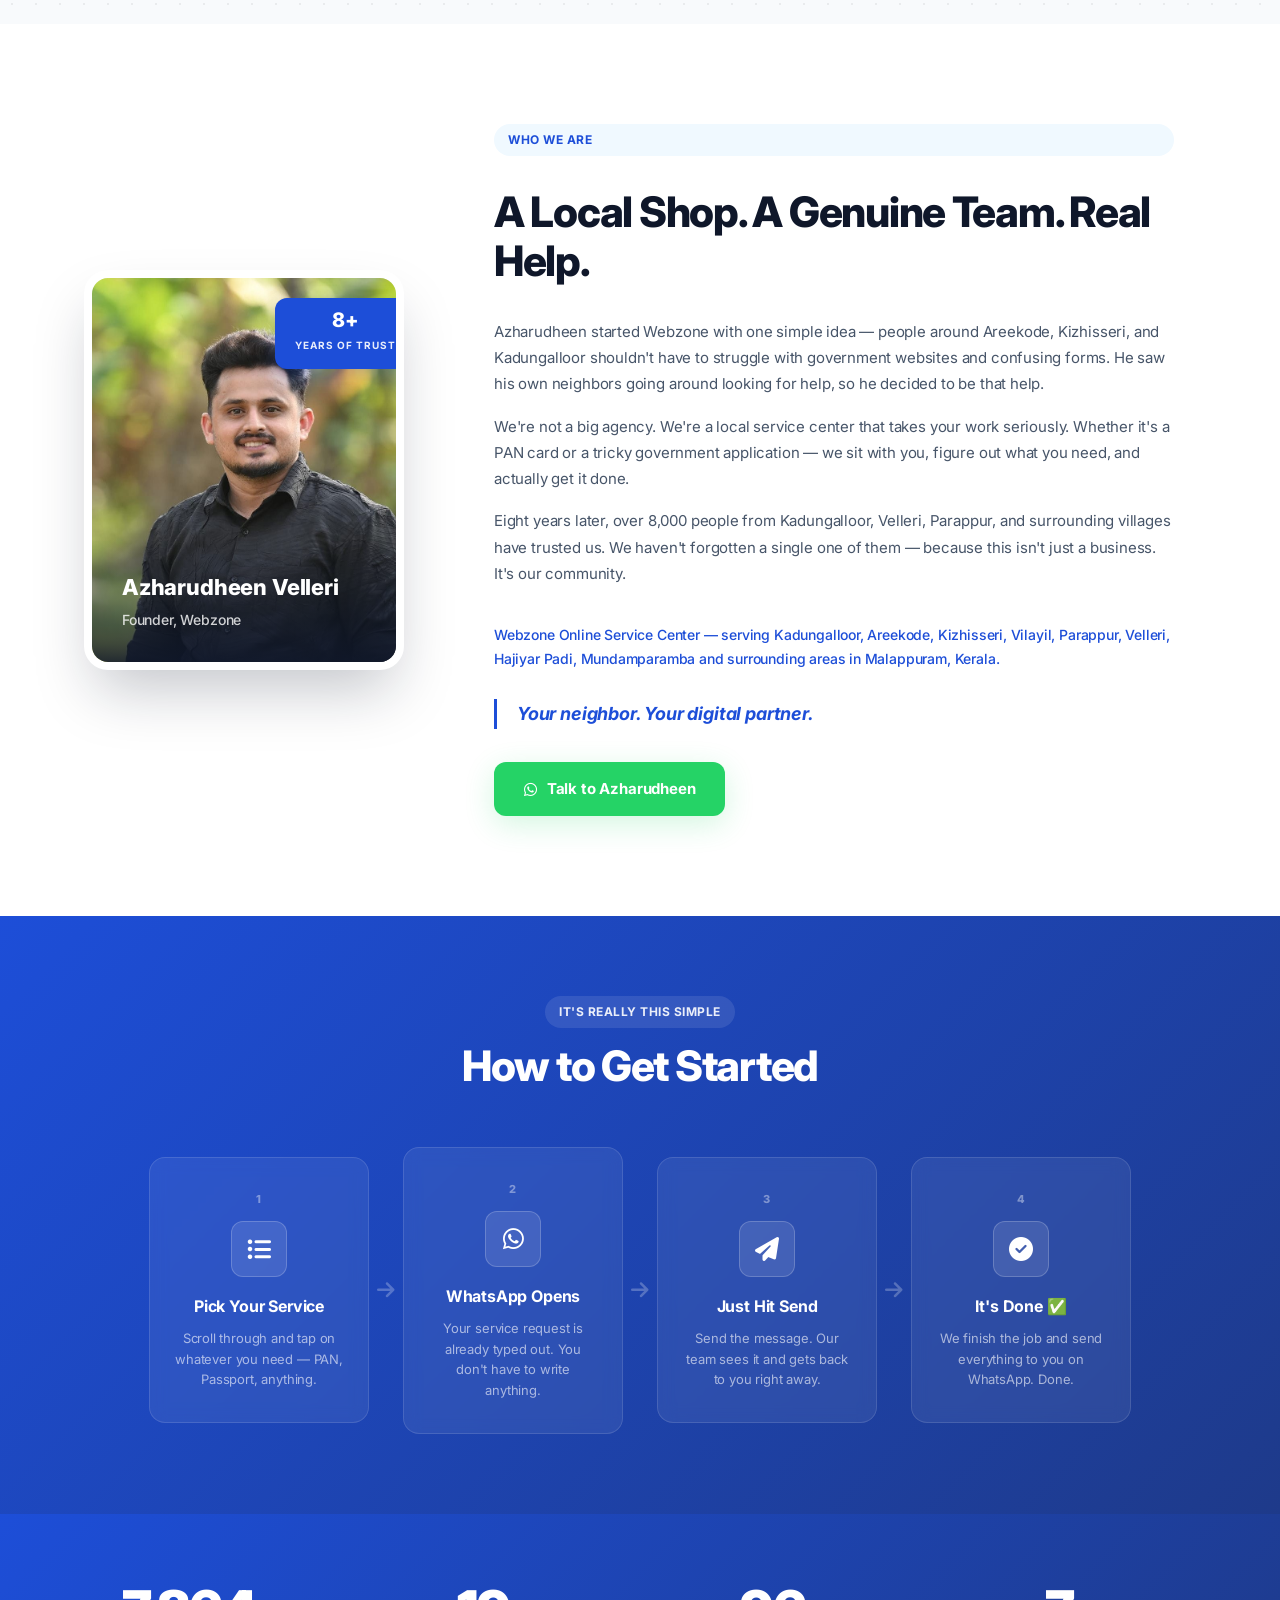
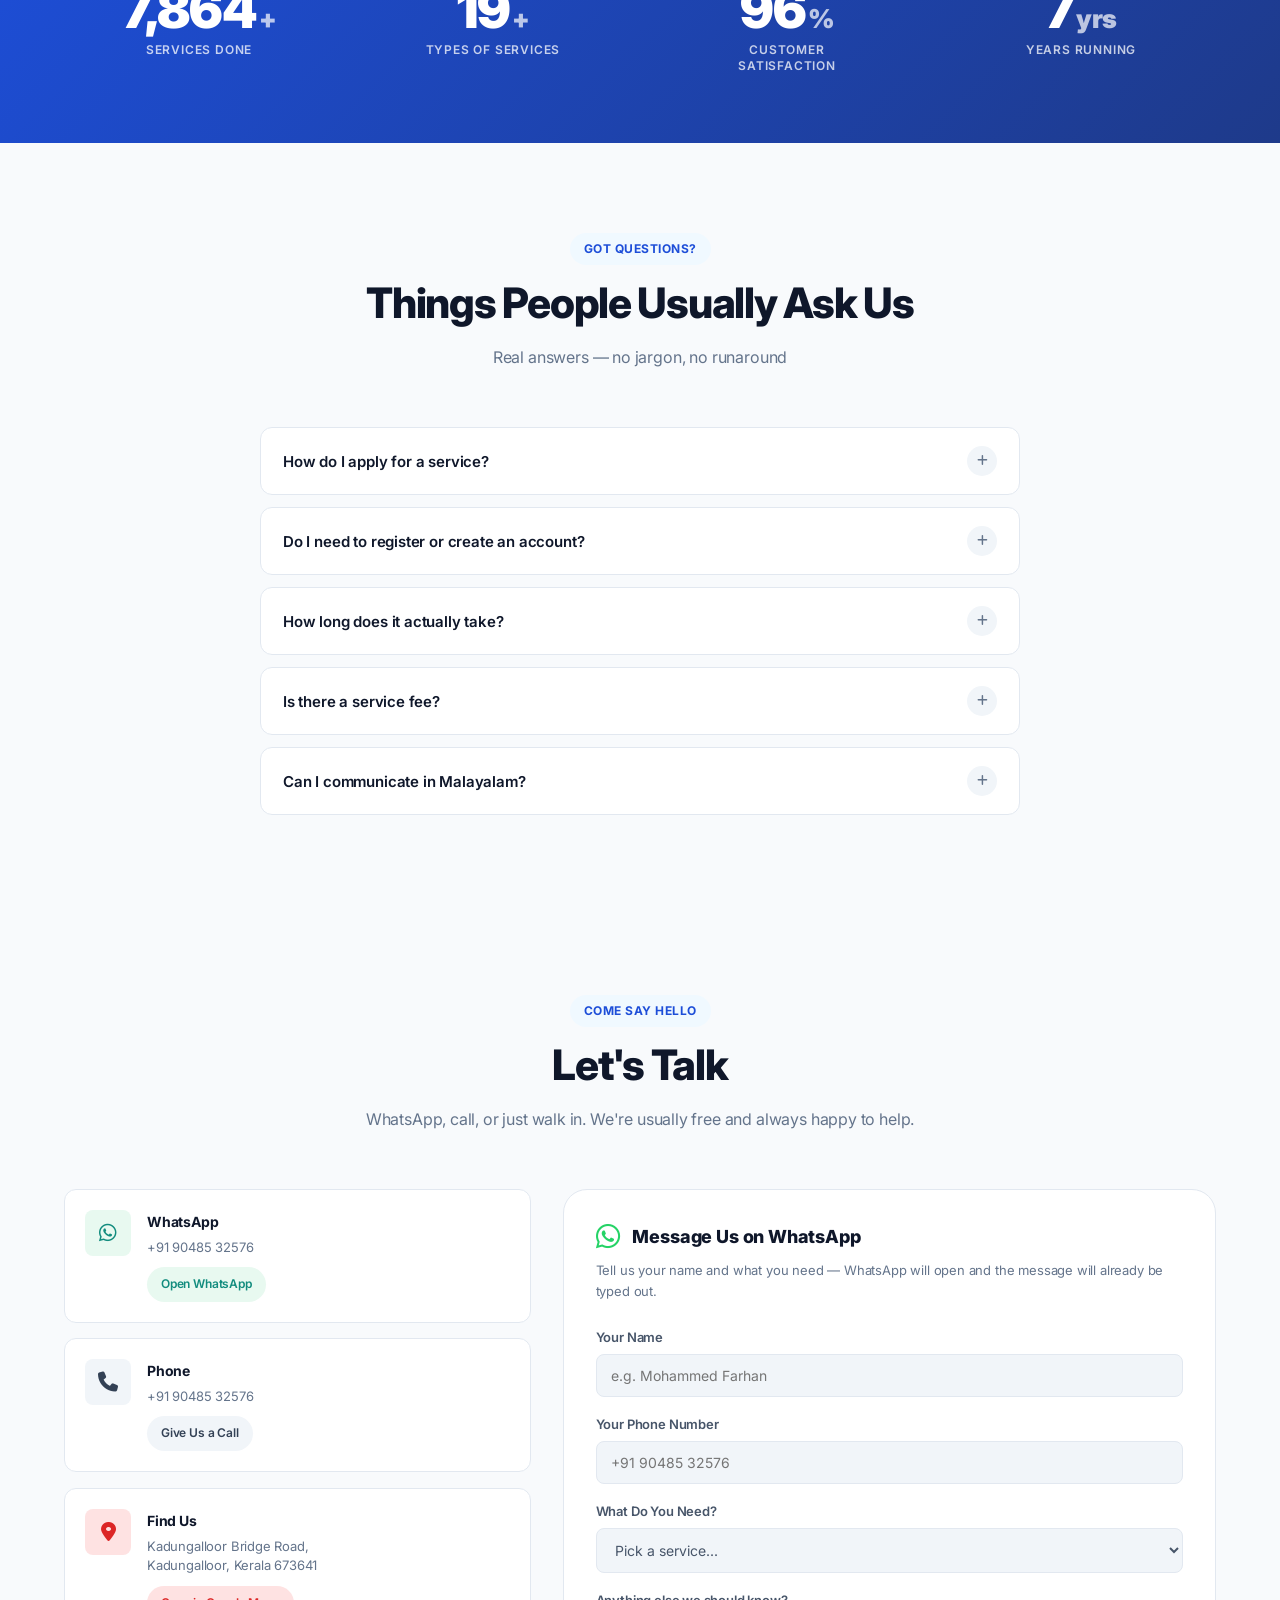
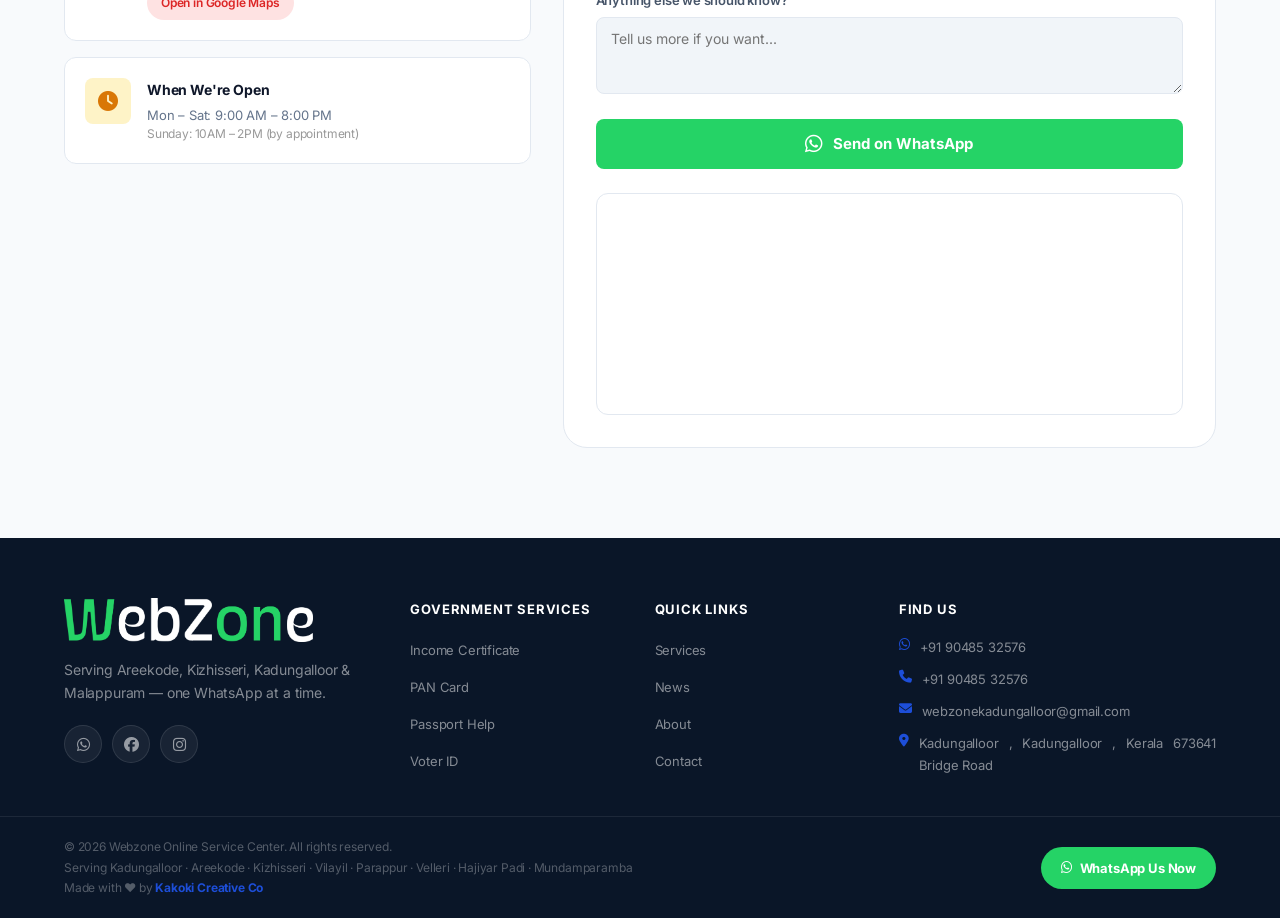
==== commit fe3fcf1a: "final5" ====
--- a/index.html
+++ b/index.html
@@ -473,6 +473,11 @@
           <p data-i18n="news_loading">Fetching latest news...</p>
         </div>
       </div>
+      <div class="show-more-wrap" id="showMoreNewsWrap" style="display: none; text-align: center; margin-top: 40px;">
+        <button class="btn-hero-primary" id="showMoreNewsBtn">
+          <span data-i18n="show_more_news">Read More News</span> <i class="fa-solid fa-chevron-down"></i>
+        </button>
+      </div>
     </div>
   </section>
 
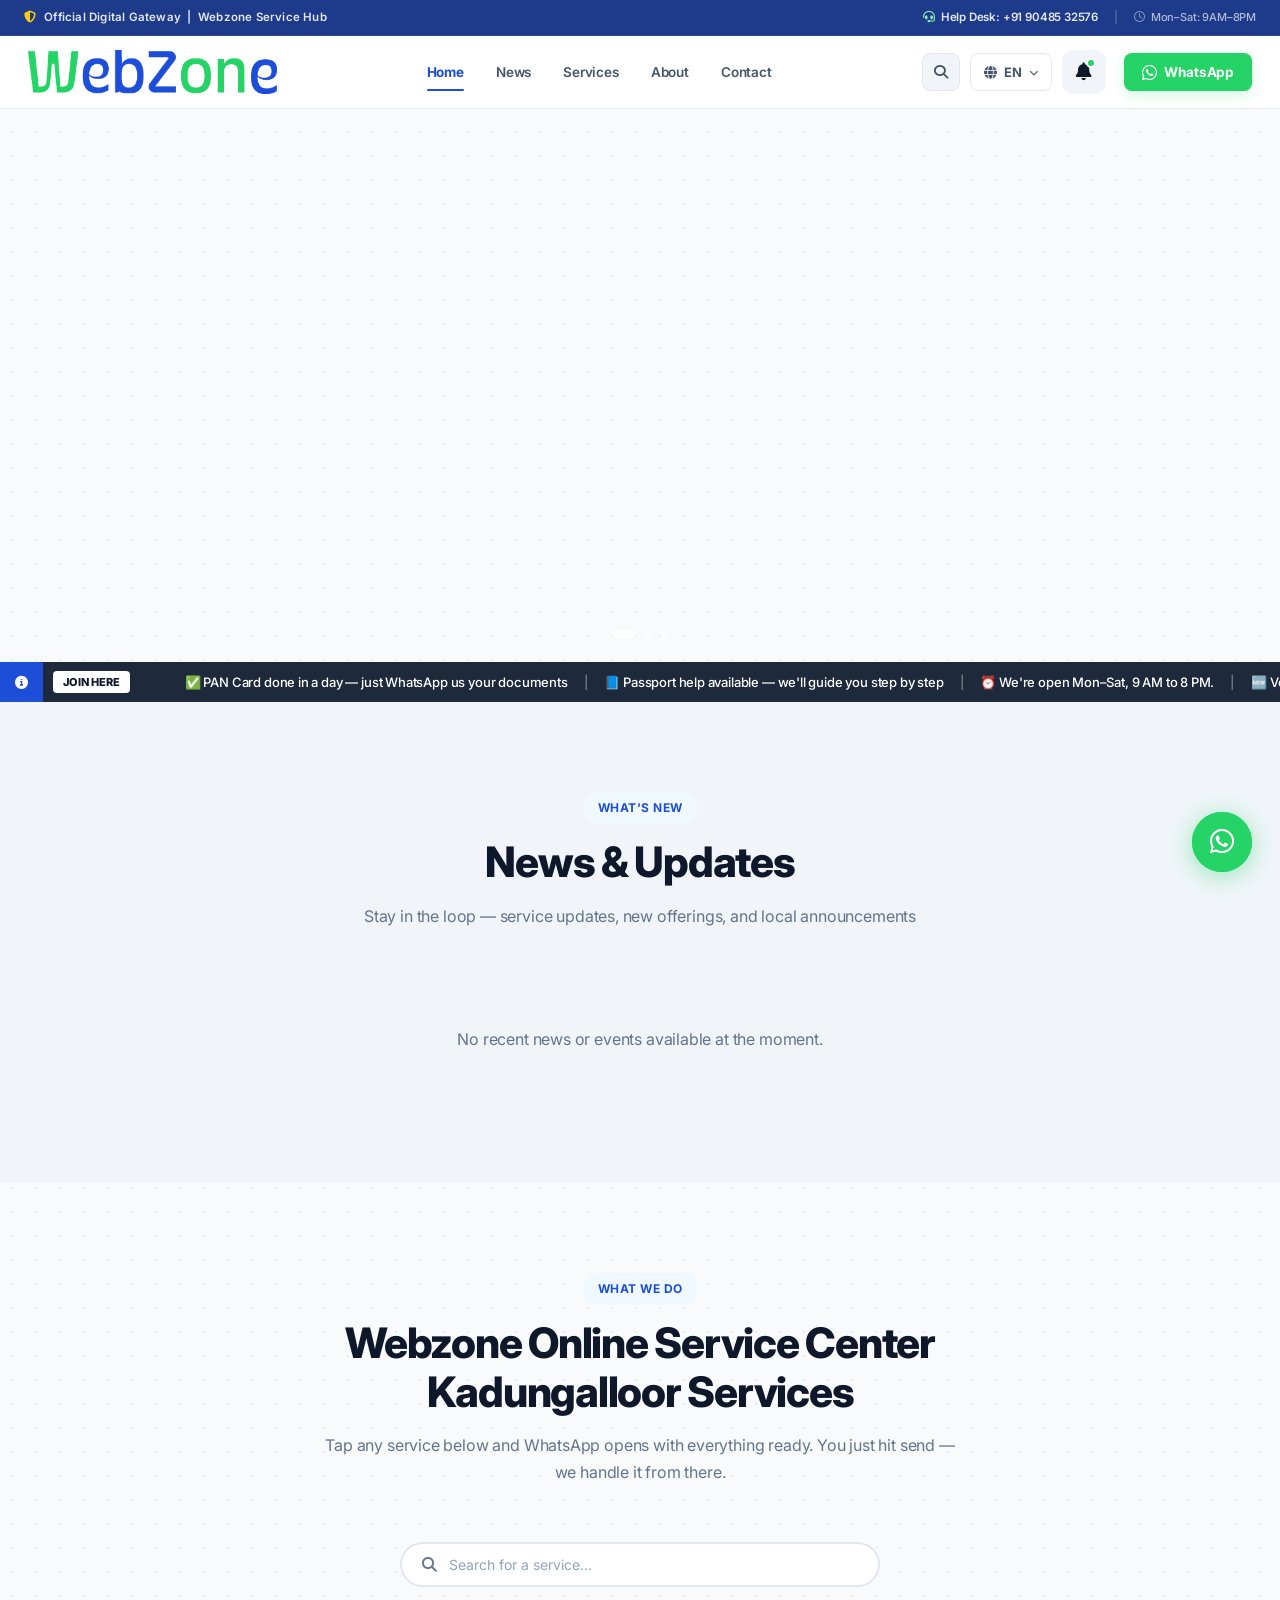
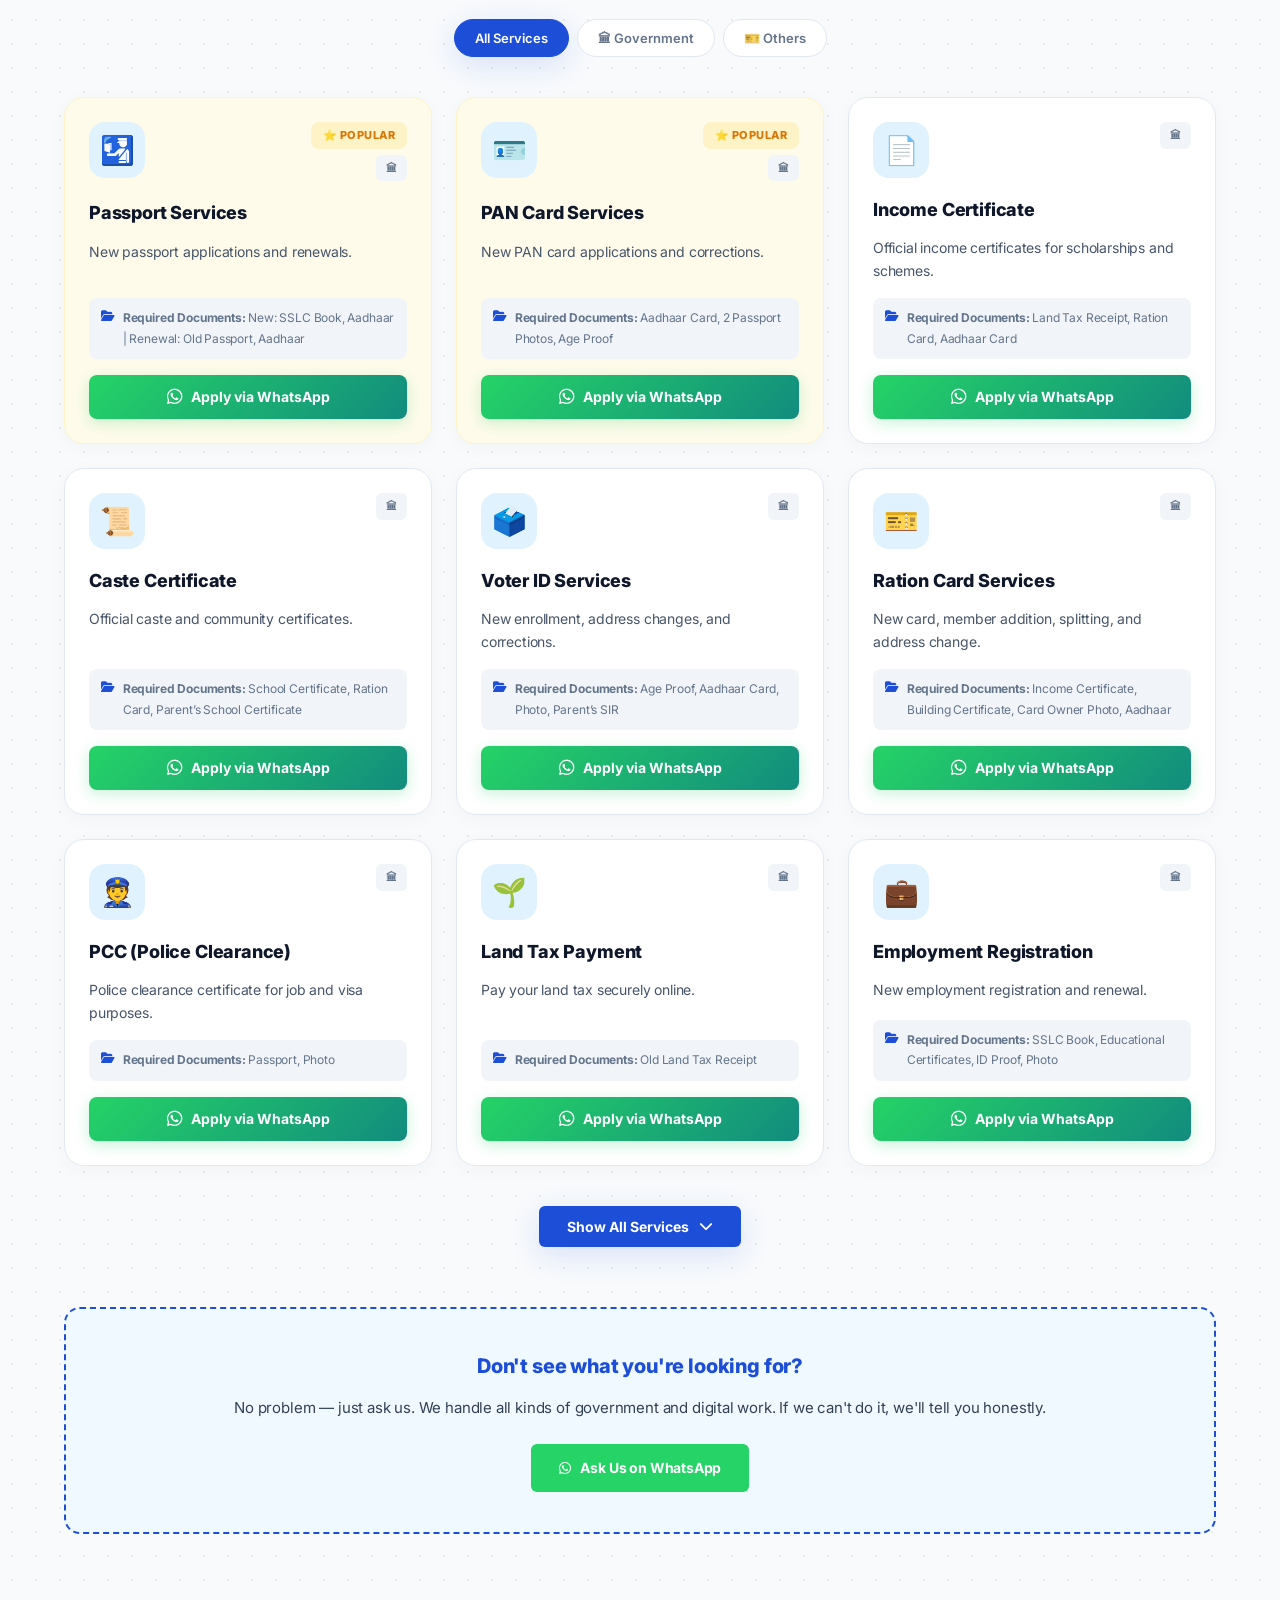
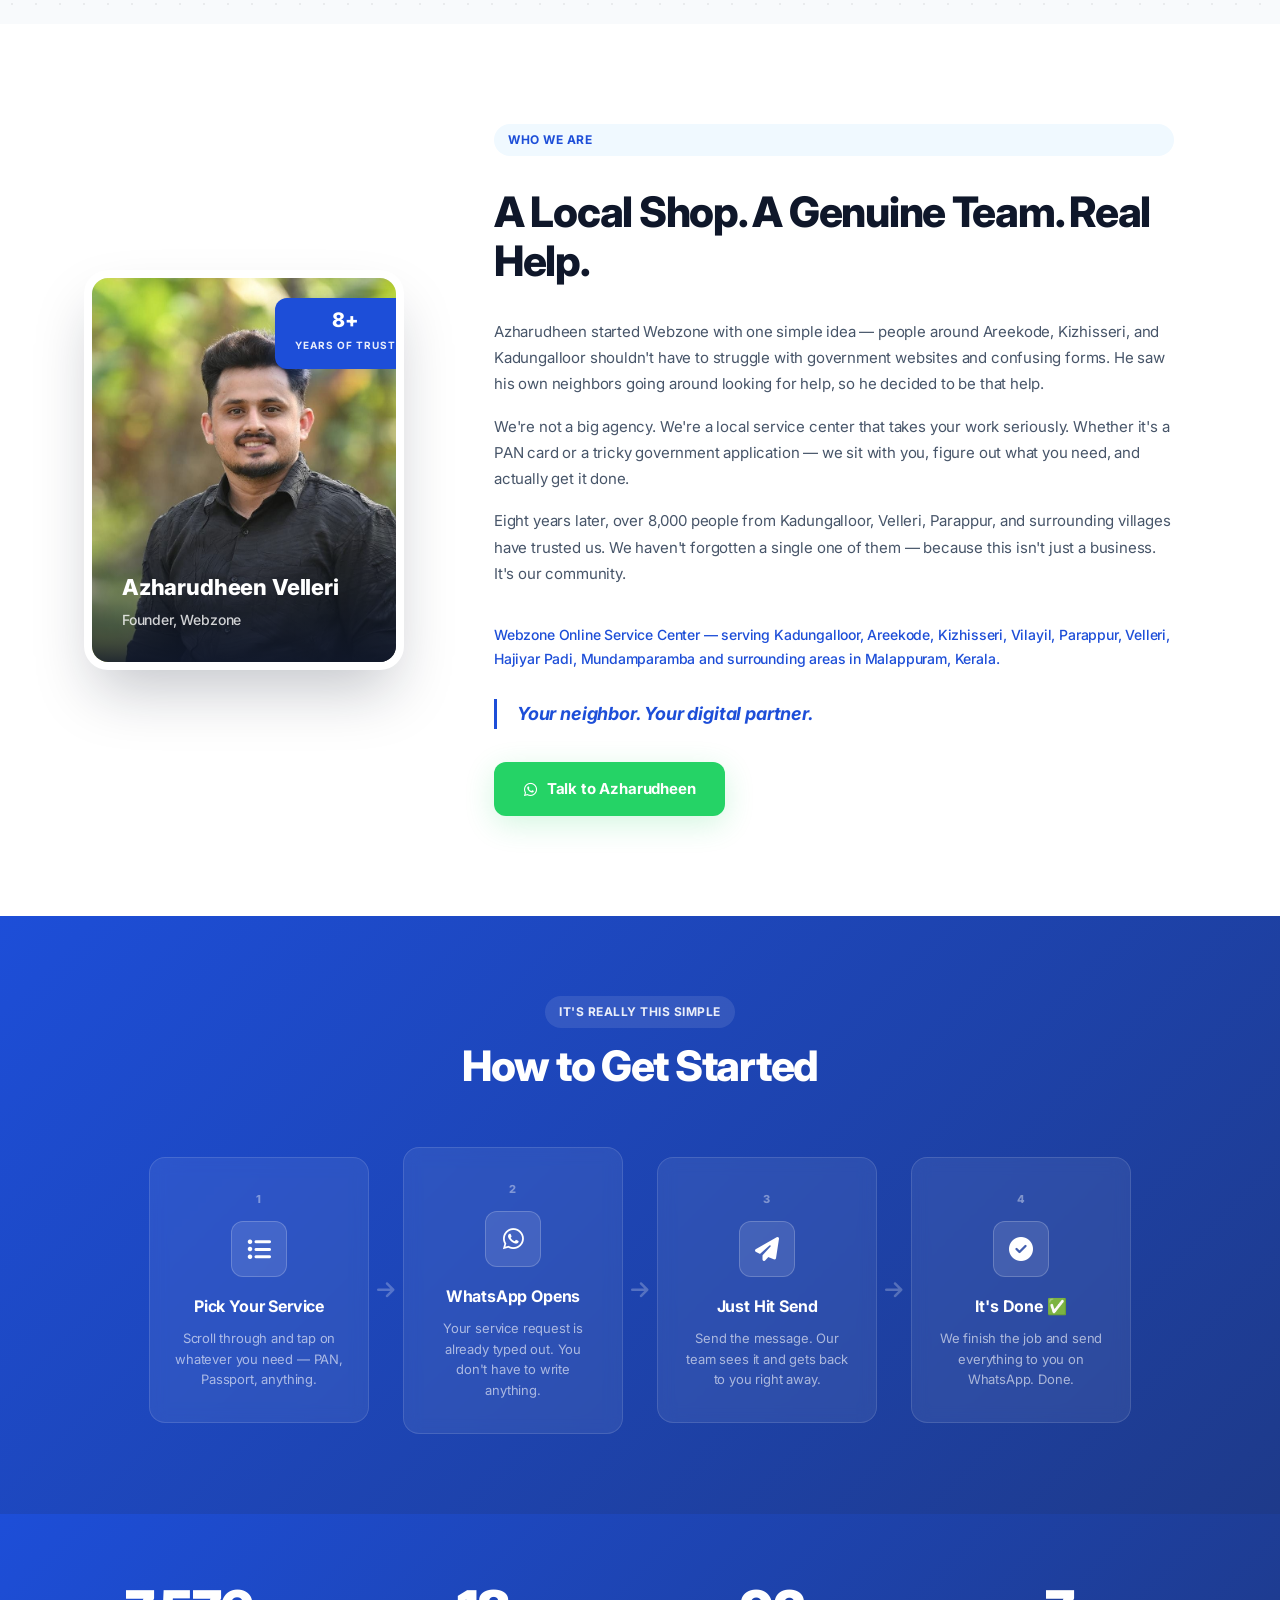
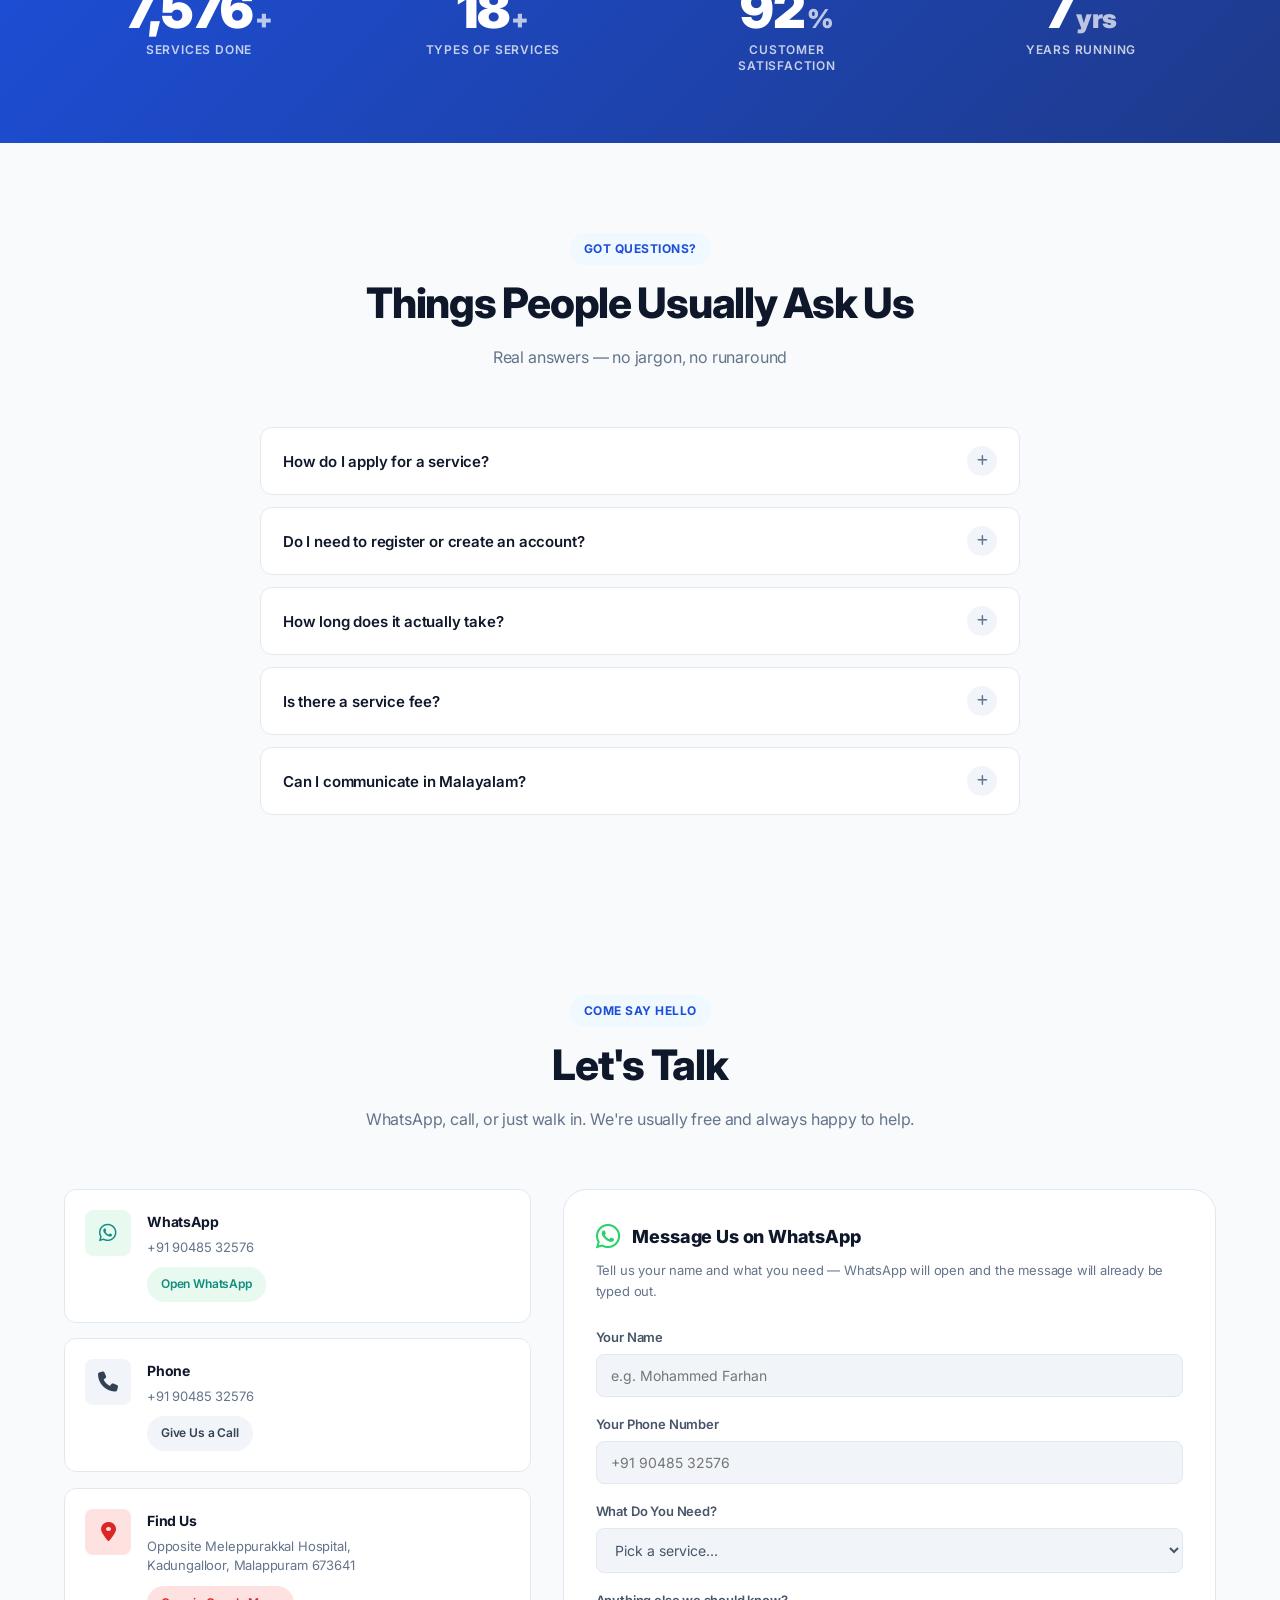
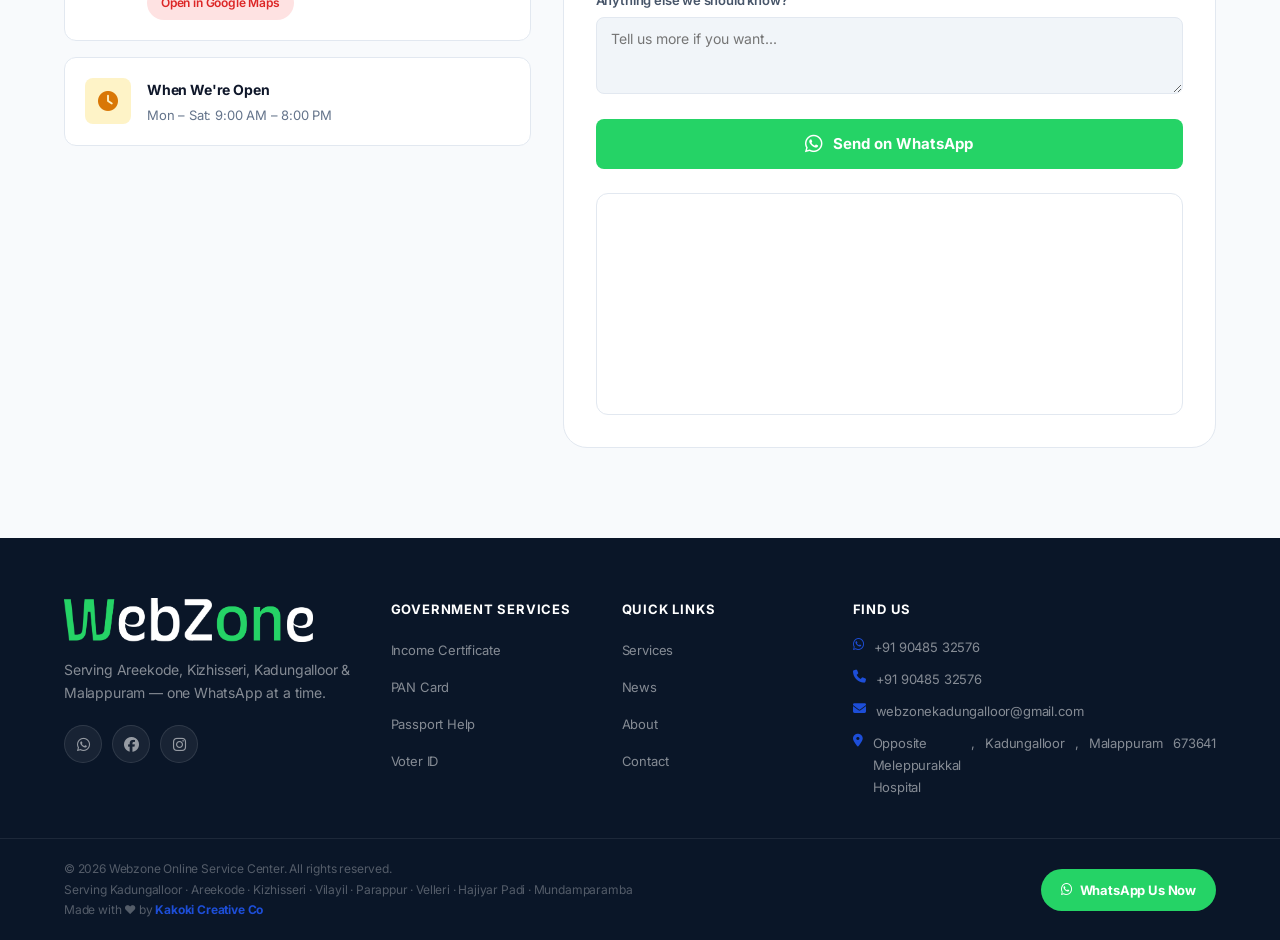
==== commit 2e2834c6: "final5" ====
--- a/index.html
+++ b/index.html
@@ -50,9 +50,9 @@
     "email": "webzonekadungalloor@gmail.com",
     "address": {
       "@type": "PostalAddress",
-      "streetAddress": "Kadungallur Bridge Road",
+      "streetAddress": "Opposite Meleppurakkal Hospital, Kadungalloor",
       "addressLocality": "Kadungalloor",
-      "addressRegion": "Kerala",
+      "addressRegion": "Malappuram, Kerala",
       "postalCode": "673641",
       "addressCountry": "IN"
     },
@@ -61,7 +61,7 @@
       "latitude": 11.1396,
       "longitude": 76.0142
     },
-    "hasMap": "https://maps.google.com/?q=WebZone+Online+Service+Centre,+Kadungallur,+Kerala",
+    "hasMap": "https://maps.google.com/?q=Webzone+Online+Service+Center+Kadungalloor",
     "priceRange": "₹",
     "currenciesAccepted": "INR",
     "paymentAccepted": "Cash, UPI",
@@ -706,8 +706,8 @@
             </div>
             <div class="contact-card-text">
               <h4 data-i18n="con_loc">Location</h4>
-              <p data-i18n="con_addr">Kadungallur Brg,<br>Kadungallur, Kerala 673641</p>
-              <a href="https://maps.google.com/?q=WebZone+Online+Service+Centre,+Kadungallur,+Kerala" target="_blank"
+              <p data-i18n="con_addr">Opposite Meleppurakkal Hospital,<br>Kadungalloor, Malappuram 673641</p>
+              <a href="https://maps.google.com/?q=Webzone+Online+Service+Center+Kadungalloor" target="_blank"
                 class="contact-action-btn loc-btn" data-i18n="con_map">View on Map</a>
             </div>
           </div>
@@ -718,7 +718,7 @@
             <div class="contact-card-text">
               <h4 data-i18n="con_hours">Working Hours</h4>
               <p data-i18n="con_hours_val">Mon – Sat: 9:00 AM – 8:00 PM</p>
-              <p data-i18n="con_hours_sun" style="font-size:12px; color:#999;">Sunday: Closed</p>
+
             </div>
           </div>
         </div>
@@ -760,7 +760,7 @@
             <!-- Map Embed -->
             <div class="map-embed">
               <iframe
-                src="https://maps.google.com/maps?q=WebZone+Online+Service+Centre,+Kadungallur,+Kerala&t=&z=15&ie=UTF8&iwloc=&output=embed"
+                src="https://maps.google.com/maps?q=Webzone+Online+Service+Center+Kadungalloor&t=&z=15&ie=UTF8&iwloc=&output=embed"
                 allowfullscreen="" loading="lazy"></iframe>
             </div>
           </div>
@@ -826,9 +826,9 @@
                 <a href="mailto:webzonekadungalloor@gmail.com" itemprop="email">webzonekadungalloor@gmail.com</a>
               </li>
               <li><i class="fa-solid fa-location-dot"></i>
-                <span itemprop="streetAddress">Kadungalloor Bridge Road</span>,
+                <span itemprop="streetAddress">Opposite Meleppurakkal Hospital</span>,
                 <span itemprop="addressLocality">Kadungalloor</span>,
-                <span itemprop="addressRegion">Kerala</span>
+                <span itemprop="addressRegion">Malappuram</span>
                 <span itemprop="postalCode">673641</span>
               </li>
             </ul>
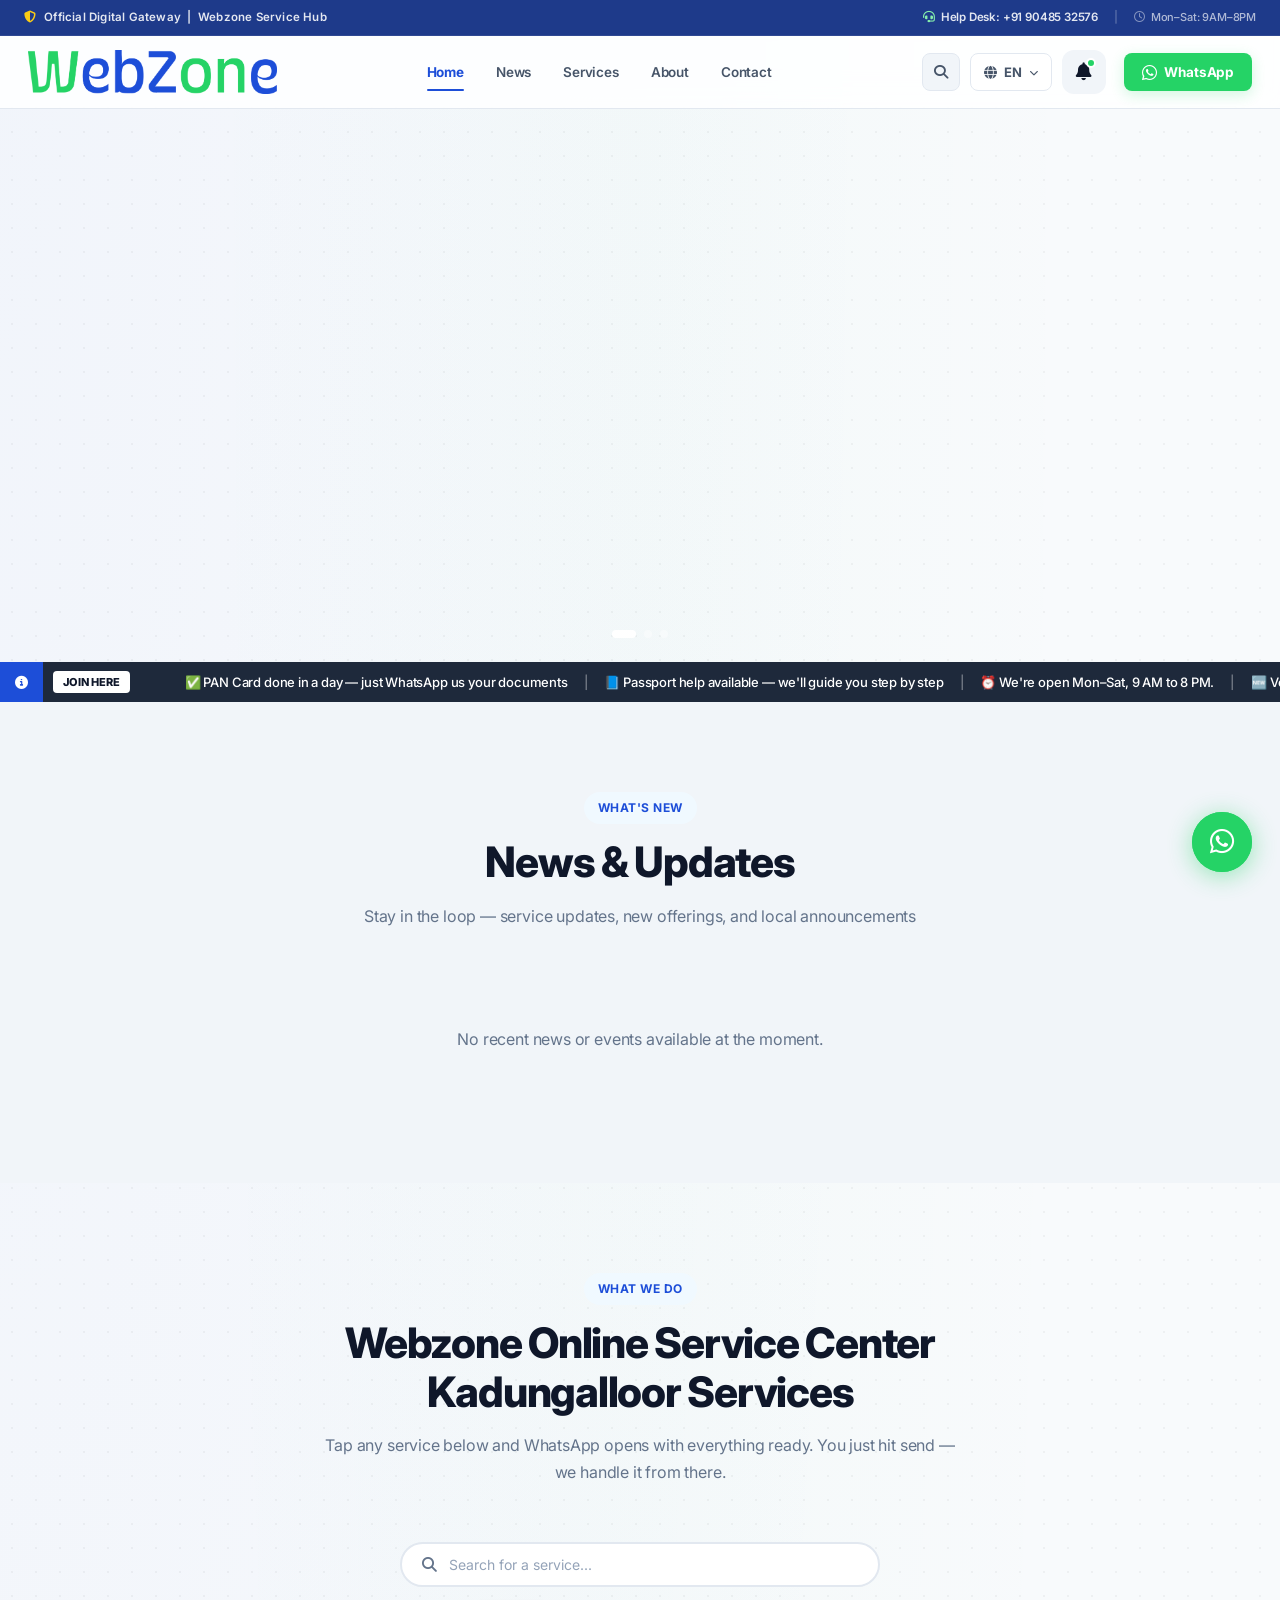
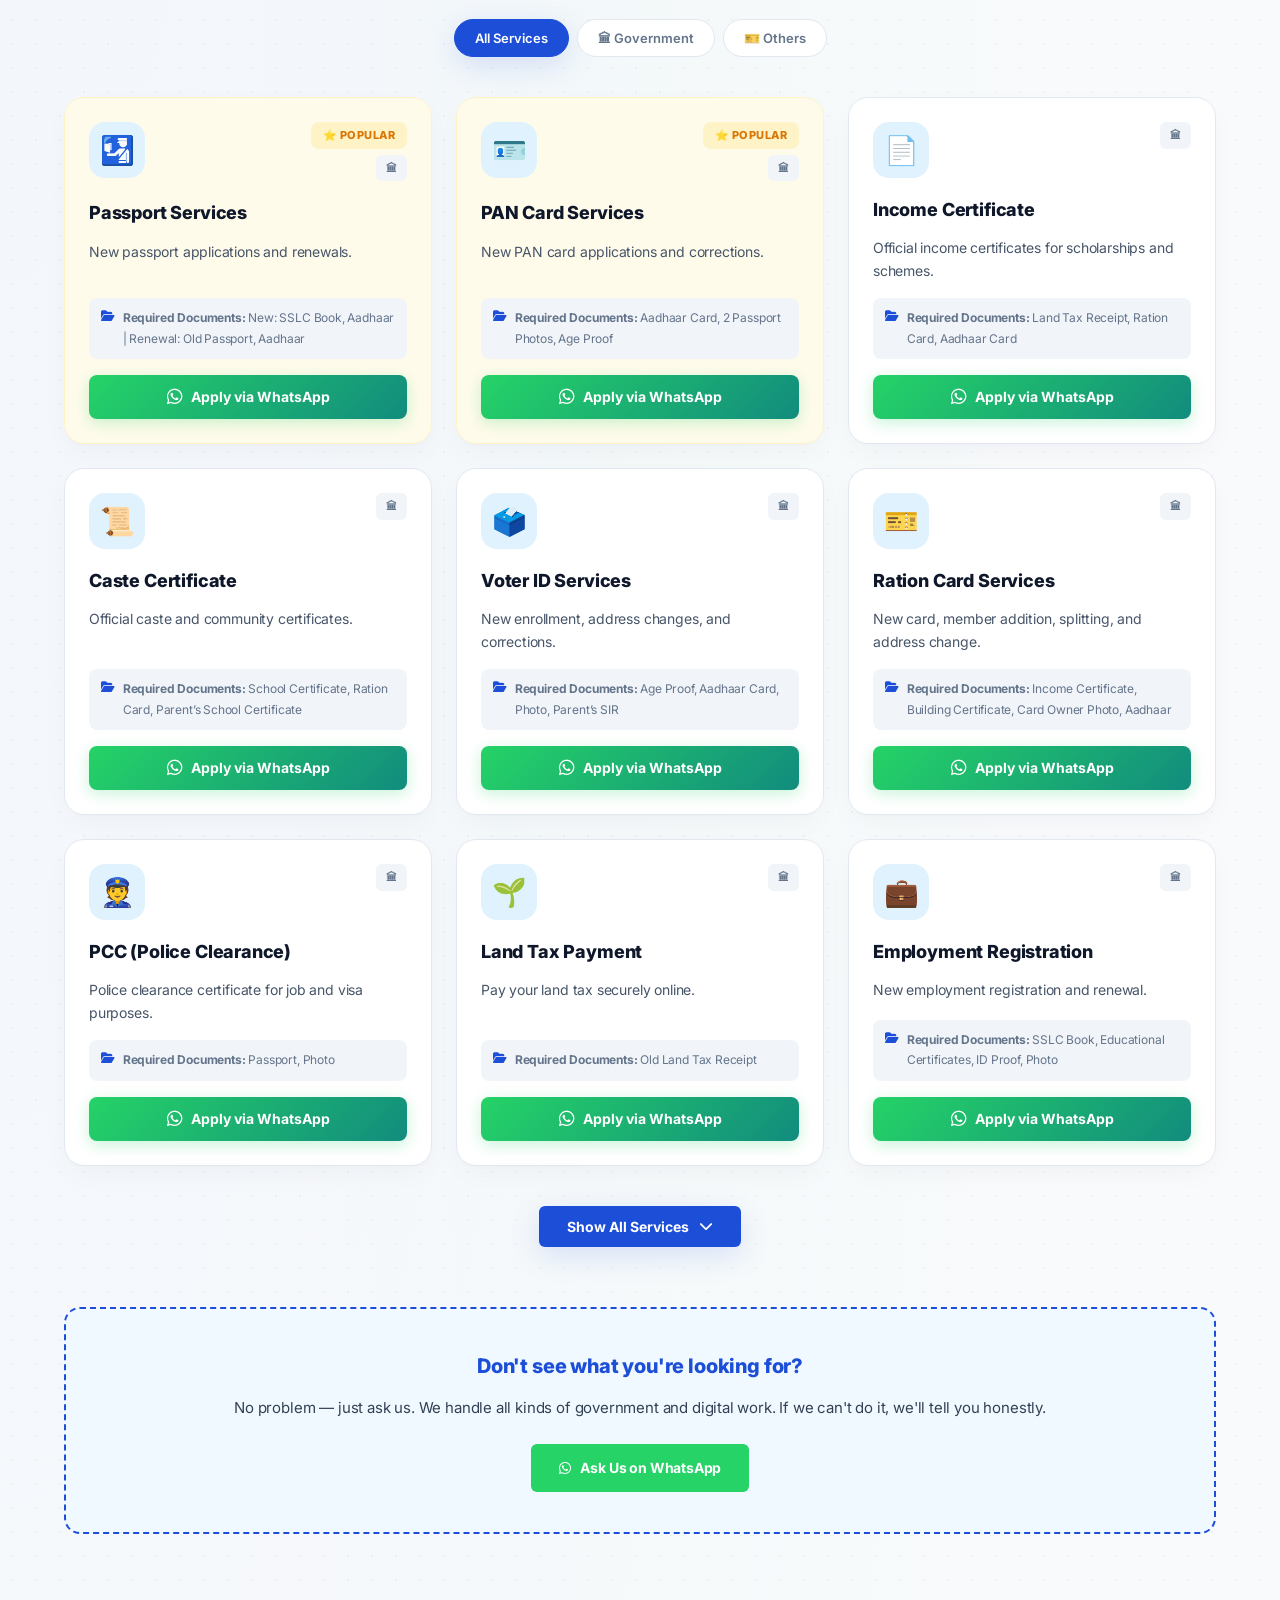
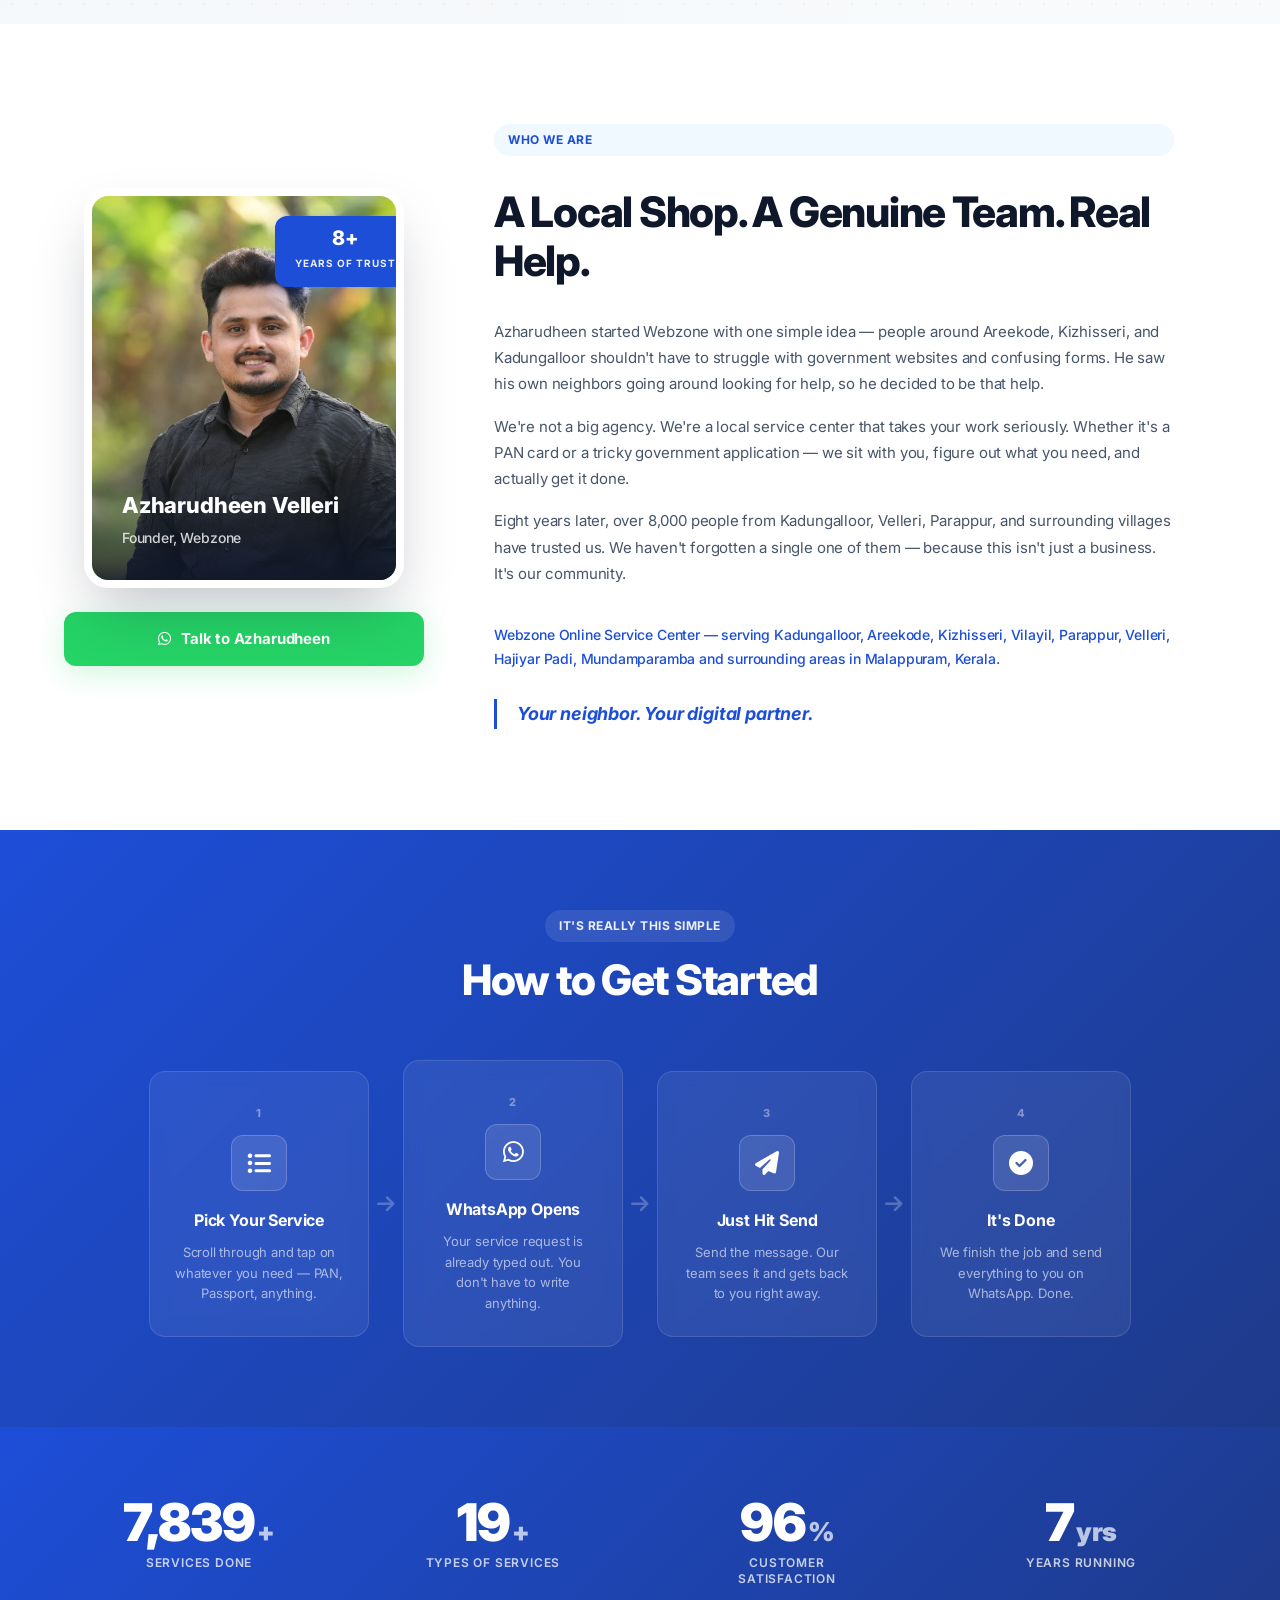
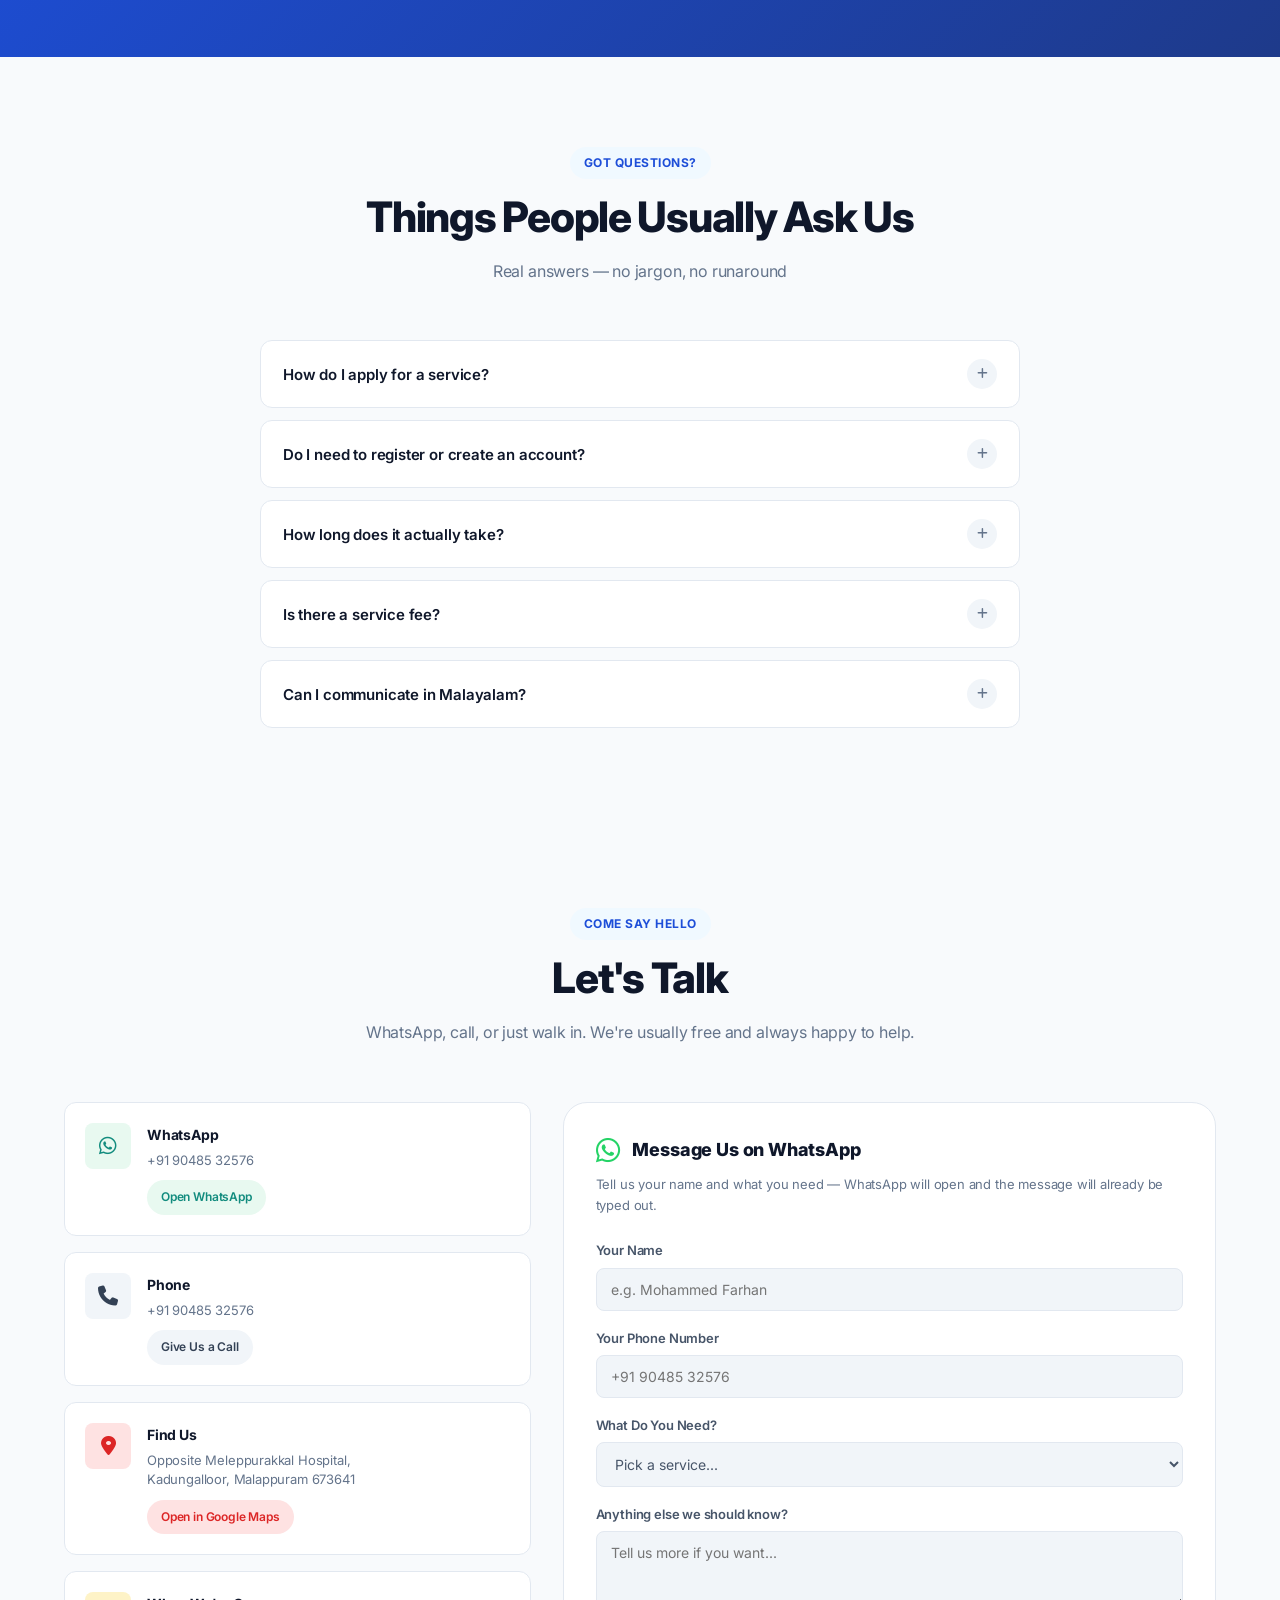
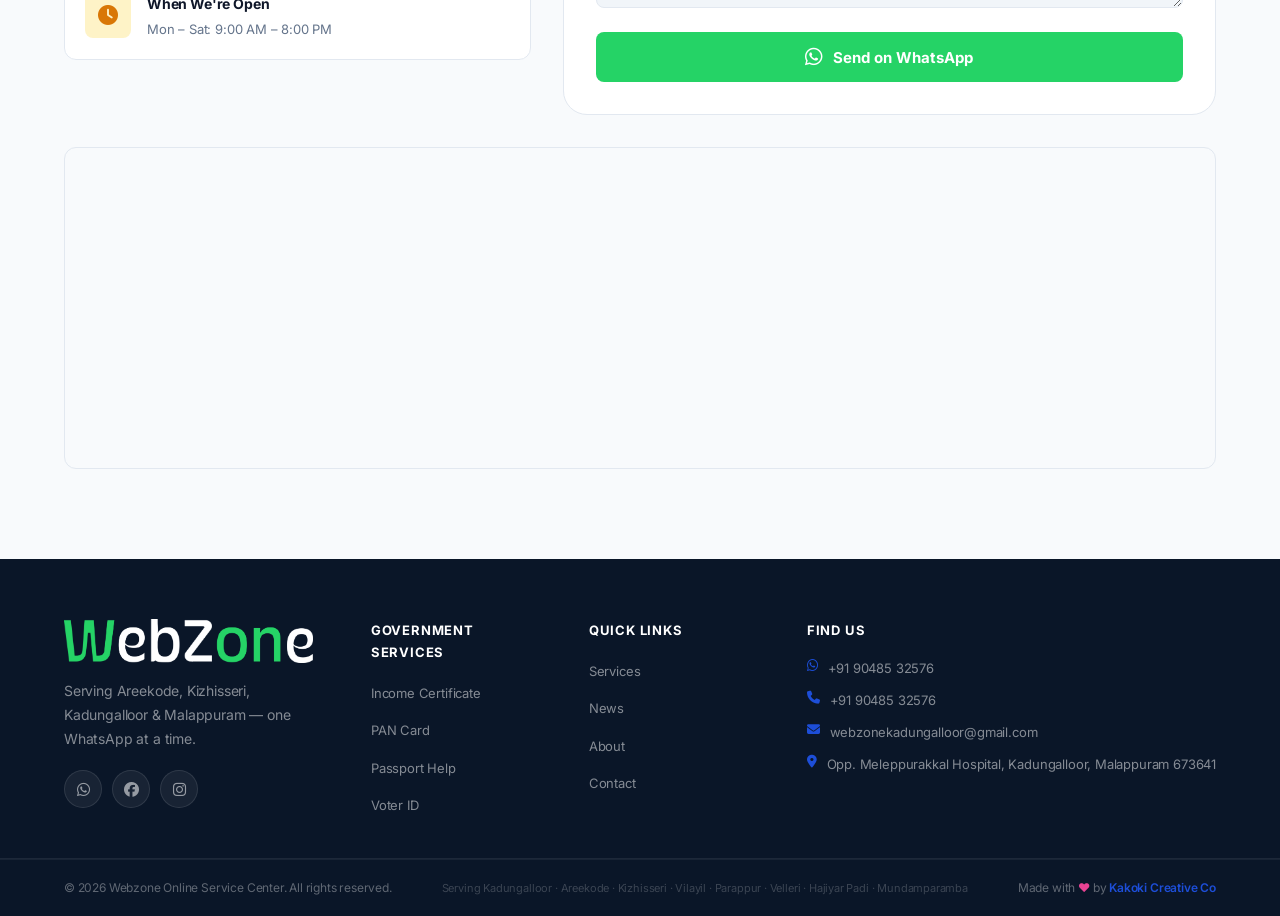
==== commit a787f567: "map" ====
--- a/index.html
+++ b/index.html
@@ -9,29 +9,33 @@
   <link rel="icon" type="image/png" href="images/favicon.png">
 
   <!-- ===== PRIMARY SEO TAGS ===== -->
-  <title>Webzone Online Service Center | Panchayath & Local Digital Services – Areekode, Kadungalloor, Kerala</title>
+  <title>Webzone Online Service Center | Official Digital Gateway – Areekode, Kadungalloor</title>
   <meta name="description"
-    content="Webzone is Kerala's trusted digital service center near Areekode, Kizhisseri, Kadungalloor. Get Aadhaar correction, PAN card, passport help, panchayath services, village office tasks & more. Walk in or WhatsApp us!">
+    content="Webzone is Kerala's premium digital service hub. Expert Aadhaar, PAN, Passport, Village & Panchayath applications in Kadungalloor, Areekode. Digital excellence meets local trust.">
   <meta name="keywords"
-    content="Webzone, online service center Areekode, panchayath services Areekode, digital services Kerala, Aadhaar correction Kizhisseri, PAN card Kadungalloor, online services Malappuram, village office services Areekode, certificate services Kerala, Akshaya center alternative Areekode, CSC center near me, local services Malappuram, passport help Kizhisseri, income certificate Malappuram, online government services Kerala">
-  <meta name="author" content="Webzone Online Service Center">
+    content="Webzone, online service center Areekode, panchayath services Areekode, digital services Kerala, Aadhaar correction Kizhisseri, PAN card Kadungalloor, online services Malappuram, village office services Areekode, certificate services Kerala, Akshaya center alternative Areekode, CSC center near me, passport help Kizhisseri, income certificate Malappuram, online government services Kerala, സേവന കേന്ദ്രം കടങ്ങല്ലൂർ, ഡിജിറ്റൽ സർവീസ് അരീക്കോട്">
+  <meta name="author" content="Azharudheen Velleri">
   <link rel="canonical" href="https://www.webzonekgr.in/">
+  
+  <!-- Favicon / Brand -->
+  <link rel="icon" type="image/x-icon" href="favicon.ico">
+  <link rel="apple-touch-icon" sizes="180x180" href="apple-touch-icon.png">
+  <link rel="manifest" href="site.webmanifest">
 
   <!-- ===== OPEN GRAPH (Facebook / WhatsApp Preview) ===== -->
   <meta property="og:type" content="website">
   <meta property="og:url" content="https://www.webzonekgr.in/">
   <meta property="og:site_name" content="Webzone Online Service Center">
-  <meta property="og:title" content="Webzone – Panchayath & Digital Services in Areekode, Kerala">
+  <meta property="og:title" content="Webzone – Official Digital Gateway for Kadungalloor & Areekode">
   <meta property="og:description"
-    content="Trusted local digital services near Areekode, Kizhisseri, Kadungalloor — Aadhaar, PAN, Passport, Village Office & Panchayath applications. WhatsApp us now!">
+    content="The most trusted digital hub for Aadhaar, PAN, Passport, & Government applications. Serving the community with precision and reliability.">
   <meta property="og:image" content="https://www.webzonekgr.in/images/webzone_logo.png">
   <meta property="og:locale" content="en_IN">
 
   <!-- ===== TWITTER CARD ===== -->
   <meta name="twitter:card" content="summary_large_image">
-  <meta name="twitter:title" content="Webzone – Digital Services & Panchayath Tasks, Areekode Kerala">
-  <meta name="twitter:description"
-    content="Webzone: Your trusted online service center in Areekode, Kizhisseri. Aadhaar, PAN, Passport, Village Office tasks, & local government applications.">
+  <meta name="twitter:title" content="Webzone – Local Digital Service Excellence">
+  <meta name="twitter:description" content="Your official gateway for Aadhaar, PAN, and Government services in Kerala.">
   <meta name="twitter:image" content="https://www.webzonekgr.in/images/webzone_logo.png">
 
   <!-- ===== LOCAL BUSINESS SCHEMA (JSON-LD) ===== -->
@@ -58,51 +62,76 @@
     },
     "geo": {
       "@type": "GeoCoordinates",
-      "latitude": 11.1396,
-      "longitude": 76.0142
+      "latitude": 11.2333,
+      "longitude": 76.0167
     },
+    "openingHoursSpecification": [
+      {
+        "@type": "OpeningHoursSpecification",
+        "dayOfWeek": ["Monday", "Tuesday", "Wednesday", "Thursday", "Friday", "Saturday"],
+        "opens": "09:00",
+        "closes": "20:00"
+      }
+    ],
+
     "hasMap": "https://maps.google.com/?q=Webzone+Online+Service+Center+Kadungalloor",
     "priceRange": "₹",
     "currenciesAccepted": "INR",
     "paymentAccepted": "Cash, UPI",
-    "areaServed": [
-      {"@type": "City", "name": "Areekode"},
-      {"@type": "City", "name": "Kizhisseri"},
-      {"@type": "City", "name": "Kadungalloor"},
-      {"@type": "City", "name": "Kondotty"},
-      {"@type": "City", "name": "Malappuram"},
-      {"@type": "City", "name": "Vilayil"},
-      {"@type": "City", "name": "Parappur"},
-      {"@type": "City", "name": "Mundamparamba"}
-    ],
+    "areaServed": ["Areekode", "Kizhisseri", "Kadungalloor", "Kondotty", "Malappuram", "Vilayil", "Parappur", "Mundamparamba"],
+    "knowsLanguage": ["en", "ml", "hi", "ur", "ta"],
     "hasOfferCatalog": {
       "@type": "OfferCatalog",
-      "name": "Digital Services",
+      "name": "Webzone Digital Services",
       "itemListElement": [
-        {"@type": "Offer", "itemOffered": {"@type": "Service", "name": "Aadhaar Card Correction"}},
-        {"@type": "Offer", "itemOffered": {"@type": "Service", "name": "PAN Card Application"}},
-        {"@type": "Offer", "itemOffered": {"@type": "Service", "name": "Passport Application Help"}},
-        {"@type": "Offer", "itemOffered": {"@type": "Service", "name": "Income Certificate"}},
-        {"@type": "Offer", "itemOffered": {"@type": "Service", "name": "Voter ID Services"}},
-        {"@type": "Offer", "itemOffered": {"@type": "Service", "name": "Panchayath Services"}},
-        {"@type": "Offer", "itemOffered": {"@type": "Service", "name": "Village Office Services"}},
-        {"@type": "Offer", "itemOffered": {"@type": "Service", "name": "Ticket Booking"}},
-        {"@type": "Offer", "itemOffered": {"@type": "Service", "name": "Local Government Applications"}}
+        { "@type": "Offer", "itemOffered": { "@type": "Service", "name": "Passport Services", "description": "New passport applications and renewals" } },
+        { "@type": "Offer", "itemOffered": { "@type": "Service", "name": "PAN Card Services", "description": "New PAN card applications and corrections" } },
+        { "@type": "Offer", "itemOffered": { "@type": "Service", "name": "Panchayath Applications", "description": "KSMART and local panchayath services" } },
+        { "@type": "Offer", "itemOffered": { "@type": "Service", "name": "Village Office Tasks", "description": "Income, Caste, and Nativity certificates" } }
       ]
     },
-    "openingHoursSpecification": {
-      "@type": "OpeningHoursSpecification",
-      "dayOfWeek": ["Monday","Tuesday","Wednesday","Thursday","Friday","Saturday"],
-      "opens": "09:00",
-      "closes": "20:00"
-    },
     "sameAs": [
-      "https://wa.me/919048532576",
-      "https://www.facebook.com/webzonekadungalloor",
-      "https://www.instagram.com/webzonekgr"
+      "https://wa.me/919048532576"
     ]
   }
   </script>
+
+  <!-- ===== BREADCRUMB SCHEMA (SEO) ===== -->
+  <script type="application/ld+json">
+  {
+    "@context": "https://schema.org",
+    "@type": "BreadcrumbList",
+    "itemListElement": [{
+      "@type": "ListItem", "position": 1, "name": "Home", "item": "https://www.webzonekgr.in/"
+    },{
+      "@type": "ListItem", "position": 2, "name": "Services", "item": "https://www.webzonekgr.in/#services"
+    }]
+  }
+  </script>
+
+  <!-- ===== FAQ SCHEMA (AEO Optimization) ===== -->
+  <script type="application/ld+json">
+  {
+    "@context": "https://schema.org",
+    "@type": "FAQPage",
+    "mainEntity": [{
+      "@type": "Question",
+      "name": "What digital services are available at Webzone Kadungalloor?",
+      "acceptedAnswer": {
+        "@type": "Answer",
+        "text": "Webzone provides a wide range of services including Passport applications, PAN card services, Panchayath (KSMART) applications, Village office certificates, and university-related online tasks."
+      }
+    },{
+      "@type": "Question",
+      "name": "How can I contact Webzone for online applications?",
+      "acceptedAnswer": {
+        "@type": "Answer",
+        "text": "You can contact Webzone via WhatsApp at +91 90485 32576 or visit our center located opposite Meleppurakkal Hospital in Kadungalloor."
+      }
+    }]
+  }
+  </script>
+  <!-- ===== CUSTOM CSS ===== -->
 
   <!-- ===== WEBSITE SCHEMA ===== -->
   <script type="application/ld+json">
@@ -518,7 +547,8 @@
       <!-- Custom Inquiry -->
       <div class="custom-inquiry-box">
         <h3 data-i18n="custom_svc_title">Can't find a specific service?</h3>
-        <p data-i18n="custom_svc_desc">Don't worry! We handle hundreds of specialized digital services. Just ask us directly.</p>
+        <p data-i18n="custom_svc_desc">Don't worry! We handle hundreds of specialized digital services. Just ask us
+          directly.</p>
         <a href="https://wa.me/919048532576?text=Hello%20Webzone%2C%20I%20need%20a%20specific%20service%20not%20listed%20here..."
           target="_blank" class="btn-hero-wa" style="display: inline-flex;">
           <i class="fa-brands fa-whatsapp"></i> <span data-i18n="custom_svc_btn">Enquire Any Service</span>
@@ -538,11 +568,18 @@
               <span class="num">8+</span>
               <span class="txt">Years of Trust</span>
             </div>
-            <img src="images/azhar.jpg" alt="Azharudheen Velleri" class="founder-img">
+            <img src="images/azhar.jpg" alt="Azharudheen Velleri - Webzone Online Service Center Founder" class="founder-img" loading="lazy">
             <div class="founder-img-details">
               <h3 class="founder-name" data-i18n="founder_name">Azharudheen Velleri</h3>
-              <p class="founder-role" data-i18n="founder_role">Founder</p>
-            </div>
+              <p class="founder-role" data-i18n="founder_role">Founder, Webzone</p>
+            </div>
+          </div>
+          <!-- CTA Moved here -->
+          <div class="about-cta" style="margin-top: 24px; text-align: center;">
+            <a href="https://wa.me/919048532576?text=Hello%20Azharudheen%2C%20I%20need%20your%20help%20with%20a%20service"
+              target="_blank" class="btn-about-wa" style="width: 100%; justify-content: center;">
+              <i class="fa-brands fa-whatsapp"></i> <span data-i18n="founder_chat">Talk to Azharudheen</span>
+            </a>
           </div>
         </div>
 
@@ -567,12 +604,7 @@
 
           <div class="about-tagline" data-i18n="about_tagline">Built on Trust. Focused on Service.</div>
 
-          <div class="about-cta">
-            <a href="https://wa.me/919048532576?text=Hello%20Azharudheen%2C%20I%20need%20your%20help%20with%20a%20service"
-              target="_blank" class="btn-about-wa">
-              <i class="fa-brands fa-whatsapp"></i> <span data-i18n="founder_chat">Chat with Founder</span>
-            </a>
-          </div>
+
         </div>
       </div>
     </div>
@@ -757,14 +789,17 @@
                 <span data-i18n="form_submit">Send via WhatsApp</span>
               </button>
             </form>
-            <!-- Map Embed -->
-            <div class="map-embed">
-              <iframe
-                src="https://maps.google.com/maps?q=Webzone+Online+Service+Center+Kadungalloor&t=&z=15&ie=UTF8&iwloc=&output=embed"
-                allowfullscreen="" loading="lazy"></iframe>
-            </div>
-          </div>
-        </div>
+          </div>
+        </div>
+      </div>
+
+      <!-- Full-width Map Below Both Columns -->
+      <div class="map-embed" style="margin-top: 32px;">
+        <iframe
+          src="https://maps.google.com/maps?q=11.2333,76.0167&z=16&output=embed"
+          allowfullscreen="" loading="lazy"
+          title="Webzone Online Service Center - Kadungalloor Location"
+          referrerpolicy="no-referrer-when-downgrade"></iframe>
       </div>
     </div>
   </section>
@@ -826,10 +861,7 @@
                 <a href="mailto:webzonekadungalloor@gmail.com" itemprop="email">webzonekadungalloor@gmail.com</a>
               </li>
               <li><i class="fa-solid fa-location-dot"></i>
-                <span itemprop="streetAddress">Opposite Meleppurakkal Hospital</span>,
-                <span itemprop="addressLocality">Kadungalloor</span>,
-                <span itemprop="addressRegion">Malappuram</span>
-                <span itemprop="postalCode">673641</span>
+                <span style="white-space: nowrap;" itemprop="streetAddress">Opp. Meleppurakkal Hospital, Kadungalloor, Malappuram 673641</span>
               </li>
             </ul>
           </address>
@@ -838,14 +870,9 @@
     </div>
     <div class="footer-bottom">
       <div class="container footer-bottom-inner">
-        <p data-i18n="footer_copy">© 2026 Webzone Online Service Center. All rights reserved. | Serving Areekode ·
-          Kizhisseri · Kadungalloor · Malappuram · Kerala</p>
-        <div class="footer-wa-btn-wrap">
-          <a href="https://wa.me/919048532576?text=Hello%20Webzone%2C%20I%20need%20a%20service" target="_blank"
-            class="footer-wa-btn">
-            <i class="fa-brands fa-whatsapp"></i> <span data-i18n="footer_wa_cta">Apply via WhatsApp</span>
-          </a>
-        </div>
+        <p class="footer-copy">© 2026 Webzone Online Service Center. All rights reserved.</p>
+        <p class="footer-serving">Serving Kadungalloor · Areekode · Kizhisseri · Vilayil · Parappur · Velleri · Hajiyar Padi · Mundamparamba</p>
+        <p class="footer-credit">Made with <span style="color:#e84393;">♥</span> by <a href="https://kakoki.in" target="_blank" rel="noopener" style="color:var(--primary); font-weight:600;">Kakoki Creative Co</a></p>
       </div>
     </div>
   </footer>
--- a/css/style.css
+++ b/css/style.css
@@ -34,8 +34,11 @@
   --shadow-lg: 0 20px 48px rgba(15,23,42,0.12);
   --shadow-blue: 0 8px 30px rgba(29,78,216,0.15);
   --shadow-wa: 0 8px 30px rgba(37,211,102,0.2);
-  --transition: all 0.3s cubic-bezier(0.4,0,0.2,1);
+  --transition: all 0.4s cubic-bezier(0.4, 0, 0.2, 1);
+  --transition-smooth: all 0.6s cubic-bezier(0.16, 1, 0.3, 1);
   --navbar-h: 80px;
+  --glass-bg: rgba(255, 255, 255, 0.85);
+  --glass-border: rgba(255, 255, 255, 0.2);
 }
 
 /* ---- RESET ---- */
@@ -51,17 +54,36 @@
 body {
   font-family: 'Inter', -apple-system, BlinkMacSystemFont, "Segoe UI", Roboto, Helvetica, Arial, sans-serif;
   background-color: var(--bg-page);
-  background-image: radial-gradient(rgba(0,0,0,0.06) 1px, transparent 1px);
-  background-size: 24px 24px;
+  background-image: 
+    radial-gradient(at 0% 0%, rgba(29, 78, 216, 0.03) 0px, transparent 50%),
+    radial-gradient(at 50% 0%, rgba(37, 211, 102, 0.02) 0px, transparent 50%),
+    radial-gradient(rgba(0,0,0,0.04) 1px, transparent 1px);
+  background-size: 100% 100%, 100% 100%, 24px 24px;
   color: var(--text-body);
   line-height: 1.7;
   letter-spacing: -0.011em;
   -webkit-font-smoothing: antialiased;
   -moz-osx-font-smoothing: grayscale;
   text-rendering: optimizeLegibility;
-  /* Offset for fixed navbar: tricolor(4) + topbar(36) + nav(72) = 112px */
   padding-top: 112px;
-}
+  scrollbar-width: thin;
+  scrollbar-color: var(--border-dark) var(--bg-page);
+}
+
+/* Custom Scrollbar */
+::-webkit-scrollbar { width: 10px; }
+::-webkit-scrollbar-track { background: var(--bg-page); }
+::-webkit-scrollbar-thumb { 
+  background: var(--border-dark); 
+  border-radius: 20px; 
+  border: 3px solid var(--bg-page); 
+  transition: background 0.3s ease;
+}
+::-webkit-scrollbar-thumb:hover { background: var(--text-light); }
+
+/* Focus States */
+:focus-visible { outline: 2px solid var(--primary); outline-offset: 4px; }
+
 [lang="ml"] body { font-family: 'Noto Sans Malayalam', 'Inter', sans-serif; letter-spacing: 0; }
 [lang="hi"] body { font-family: 'Noto Sans Devanagari', 'Inter', sans-serif; letter-spacing: 0; }
 [lang="ta"] body { font-family: 'Noto Sans Tamil', 'Inter', sans-serif; letter-spacing: 0; }
@@ -159,15 +181,15 @@
   position: fixed;
   top: 0; left: 0; right: 0;
   z-index: 1000;
-  background: rgba(255,255,255,0.98);
-  backdrop-filter: blur(16px);
-  -webkit-backdrop-filter: blur(16px);
+  background: var(--glass-bg);
+  backdrop-filter: blur(16px) saturate(180%);
+  -webkit-backdrop-filter: blur(16px) saturate(180%);
   border-bottom: 1px solid var(--border);
-  transition: box-shadow 0.3s ease, background 0.3s ease;
+  transition: var(--transition-smooth);
 }
 .navbar.scrolled {
-  box-shadow: 0 2px 24px rgba(15,23,42,0.09);
-  background: rgba(255,255,255,1);
+  box-shadow: 0 10px 30px -10px rgba(15,23,42,0.12);
+  background: rgba(255, 255, 255, 0.95);
 }
 
 /* Nav Container */
@@ -179,9 +201,9 @@
   display: flex;
   align-items: center;
   gap: 0;
-  transition: height 0.3s ease;
-}
-.navbar.scrolled .nav-container { height: 62px; }
+  transition: var(--transition-smooth);
+}
+.navbar.scrolled .nav-container { height: 60px; }
 
 /* Brand — logo only, no text (wordmark logo used) */
 .nav-brand {
@@ -195,9 +217,9 @@
   height: 44px;
   width: auto;
   display: block;
-
-}
-.navbar.scrolled .brand-img-logo { height: 36px; }
+  transition: var(--transition-smooth);
+}
+.navbar.scrolled .brand-img-logo { height: 34px; }
 
 /* Desktop Nav Links */
 .nav-links {
@@ -226,15 +248,18 @@
   background: var(--primary);
   border-radius: 2px;
   transform: scaleX(0);
-  transform-origin: center;
-  transition: transform 0.25s cubic-bezier(0.4,0,0.2,1);
+  transform-origin: right center;
+  transition: transform 0.4s cubic-bezier(0.76, 0, 0.24, 1);
 }
 .nav-link:hover {
   color: var(--primary);
   background: var(--primary-light);
 }
 .nav-link:hover::after,
-.nav-link.active-section::after { transform: scaleX(1); }
+.nav-link.active-section::after {
+  transform: scaleX(1);
+  transform-origin: left center;
+}
 .nav-link.active-section {
   color: var(--primary);
   font-weight: 700;
@@ -269,16 +294,18 @@
 .search-toggle:hover { background: var(--primary-light); color: var(--primary); border-color: var(--primary); }
 .search-box {
   position: absolute;
-  top: calc(100% + 10px);
+  top: calc(100% + 12px);
   right: 0;
-  width: 300px;
-  background: #fff;
-  border-radius: var(--radius);
-  box-shadow: var(--shadow-lg);
-  padding: 12px;
+  width: 320px;
+  background: rgba(255, 255, 255, 0.9);
+  backdrop-filter: blur(20px);
+  -webkit-backdrop-filter: blur(20px);
+  border-radius: var(--radius-lg);
+  box-shadow: 0 20px 48px -10px rgba(15,23,42,0.15);
+  padding: 14px;
   display: none;
   z-index: 200;
-  border: 1.5px solid var(--border);
+  border: 1px solid var(--glass-border);
 }
 .search-box.open { display: block; animation: fadeDropIn 0.2s ease; }
 @keyframes fadeDropIn {
@@ -869,16 +896,16 @@
 /* Service Card - Humanized Design */
 .srv-card {
   background: #ffffff;
-  border: 1.5px solid var(--border);
+  border: 1px solid var(--border);
   border-radius: 20px;
   padding: 24px;
   display: flex;
   flex-direction: column;
   gap: 16px;
-  transition: all 0.4s cubic-bezier(0.175, 0.885, 0.32, 1.275);
+  transition: var(--transition-smooth);
   position: relative;
   overflow: visible;
-  box-shadow: 0 4px 20px rgba(15, 23, 42, 0.03);
+  box-shadow: 0 10px 30px -5px rgba(15, 23, 42, 0.04), 0 4px 6px -2px rgba(15, 23, 42, 0.02);
 }
 
 .srv-card:hover {
@@ -1165,14 +1192,19 @@
 }
 .news-card {
   background: var(--bg-surface);
-  border: 1.5px solid var(--border);
+  border: 1px solid var(--border);
   border-radius: var(--radius-lg);
   overflow: hidden;
-  transition: var(--transition);
+  transition: var(--transition-smooth);
   display: flex;
   flex-direction: column;
-}
-.news-card:hover { box-shadow: var(--shadow-lg); transform: translateY(-4px); border-color: var(--border-dark); }
+  box-shadow: 0 4px 6px -1px rgba(0,0,0,0.05), 0 2px 4px -1px rgba(0,0,0,0.03);
+}
+.news-card:hover { 
+  box-shadow: 0 20px 48px -12px rgba(15,23,42,0.14); 
+  transform: translateY(-8px) scale(1.02); 
+  border-color: var(--primary); 
+}
 .news-img {
   width: 100%; height: 180px;
   object-fit: cover;
@@ -1243,6 +1275,7 @@
   flex-direction: column;
   align-items: center;
   gap: 6px;
+  contain: layout;
 }
 .stat-num-row {
   display: flex;
@@ -1421,6 +1454,14 @@
   background: var(--wa-dark);
   transform: translateY(-2px);
 }
+.btn-about-wa {
+  animation: pulse-subtle 3s infinite;
+}
+@keyframes pulse-subtle {
+  0% { box-shadow: 0 0 0 0 rgba(37, 211, 102, 0.4); }
+  70% { box-shadow: 0 0 0 10px rgba(37, 211, 102, 0); }
+  100% { box-shadow: 0 0 0 0 rgba(37, 211, 102, 0); }
+}
 
 /* Mobile Adjustments */
 @media (max-width: 991px) {
@@ -1473,9 +1514,10 @@
   display: grid;
   grid-template-columns: 1fr 1.4fr;
   gap: 32px;
-  align-items: start;
+  align-items: stretch;
 }
 .contact-info-col { display: flex; flex-direction: column; gap: 16px; }
+.contact-form-col { display: flex; flex-direction: column; }
 .contact-card {
   background: var(--bg-surface);
   border: 1.5px solid var(--border);
@@ -1524,6 +1566,9 @@
   border: 1.5px solid var(--border);
   border-radius: var(--radius-xl);
   padding: 32px;
+  flex: 1;
+  display: flex;
+  flex-direction: column;
 }
 .wa-form-header {
   display: flex; align-items: center; gap: 12px;
@@ -1574,7 +1619,7 @@
   overflow: hidden;
   border: 1.5px solid var(--border);
 }
-.map-embed iframe { width: 100%; height: 220px; border: none; display: block; }
+.map-embed iframe { width: 100%; height: 320px; border: none; display: block; }
 
 /* ============================================================
    FOOTER
@@ -1624,26 +1669,34 @@
 }
 .footer-contact-list li i { color: var(--primary); margin-top: 2px; flex-shrink: 0; }
 
-.footer-bottom { padding: 20px 0; }
+.footer-bottom { 
+  padding: 18px 0; 
+  border-top: 1px solid rgba(255,255,255,0.06);
+}
 .footer-bottom-inner {
   display: flex;
   justify-content: space-between;
   align-items: center;
-  gap: 16px;
+  gap: 12px;
   flex-wrap: wrap;
 }
-.footer-bottom p { font-size: 12px; color: rgba(255,255,255,0.3); }
-.footer-wa-btn {
-  display: inline-flex; align-items: center; gap: 8px;
-  padding: 10px 20px;
-  background: var(--wa-green);
-  color: #fff !important;
-  border-radius: 22px;
-  font-size: 13px;
-  font-weight: 700;
-  transition: var(--transition);
-}
-.footer-wa-btn:hover { background: var(--wa-dark); }
+.footer-copy { 
+  font-size: 12px; 
+  color: rgba(255,255,255,0.35);
+  white-space: nowrap;
+}
+.footer-serving {
+  font-size: 11px;
+  color: rgba(255,255,255,0.2);
+  text-align: center;
+  flex: 1;
+  padding: 0 16px;
+}
+.footer-credit {
+  font-size: 12px;
+  color: rgba(255,255,255,0.35);
+  white-space: nowrap;
+}
 
 /* ============================================================
    FLOATING WHATSAPP
@@ -2182,15 +2235,23 @@
   .footer-social { gap: 8px; }
   .footer-social a { width: 34px; height: 34px; font-size: 14px; }
 
-  /* Links grid */
+  /* Links grid — 2 cols side by side, contact full-width below */
   .footer-top-inner {
     display: grid;
-    grid-template-columns: 1fr;
-    gap: 30px;
+    grid-template-columns: 1fr 1fr;
+    grid-template-rows: auto;
+    gap: 24px 20px;
   }
   .footer-brand-col {
-    padding-bottom: 25px;
+    grid-column: 1 / -1; /* full width */
+    padding-bottom: 18px;
     border-bottom: 1px solid rgba(255,255,255,0.06);
+    margin-bottom: 4px;
+  }
+  .footer-contact-col {
+    grid-column: 1 / -1; /* full width below the 2 link cols */
+    padding-top: 16px;
+    border-top: 1px solid rgba(255,255,255,0.06);
   }
   .footer-col h4 {
     font-size: 10px;
